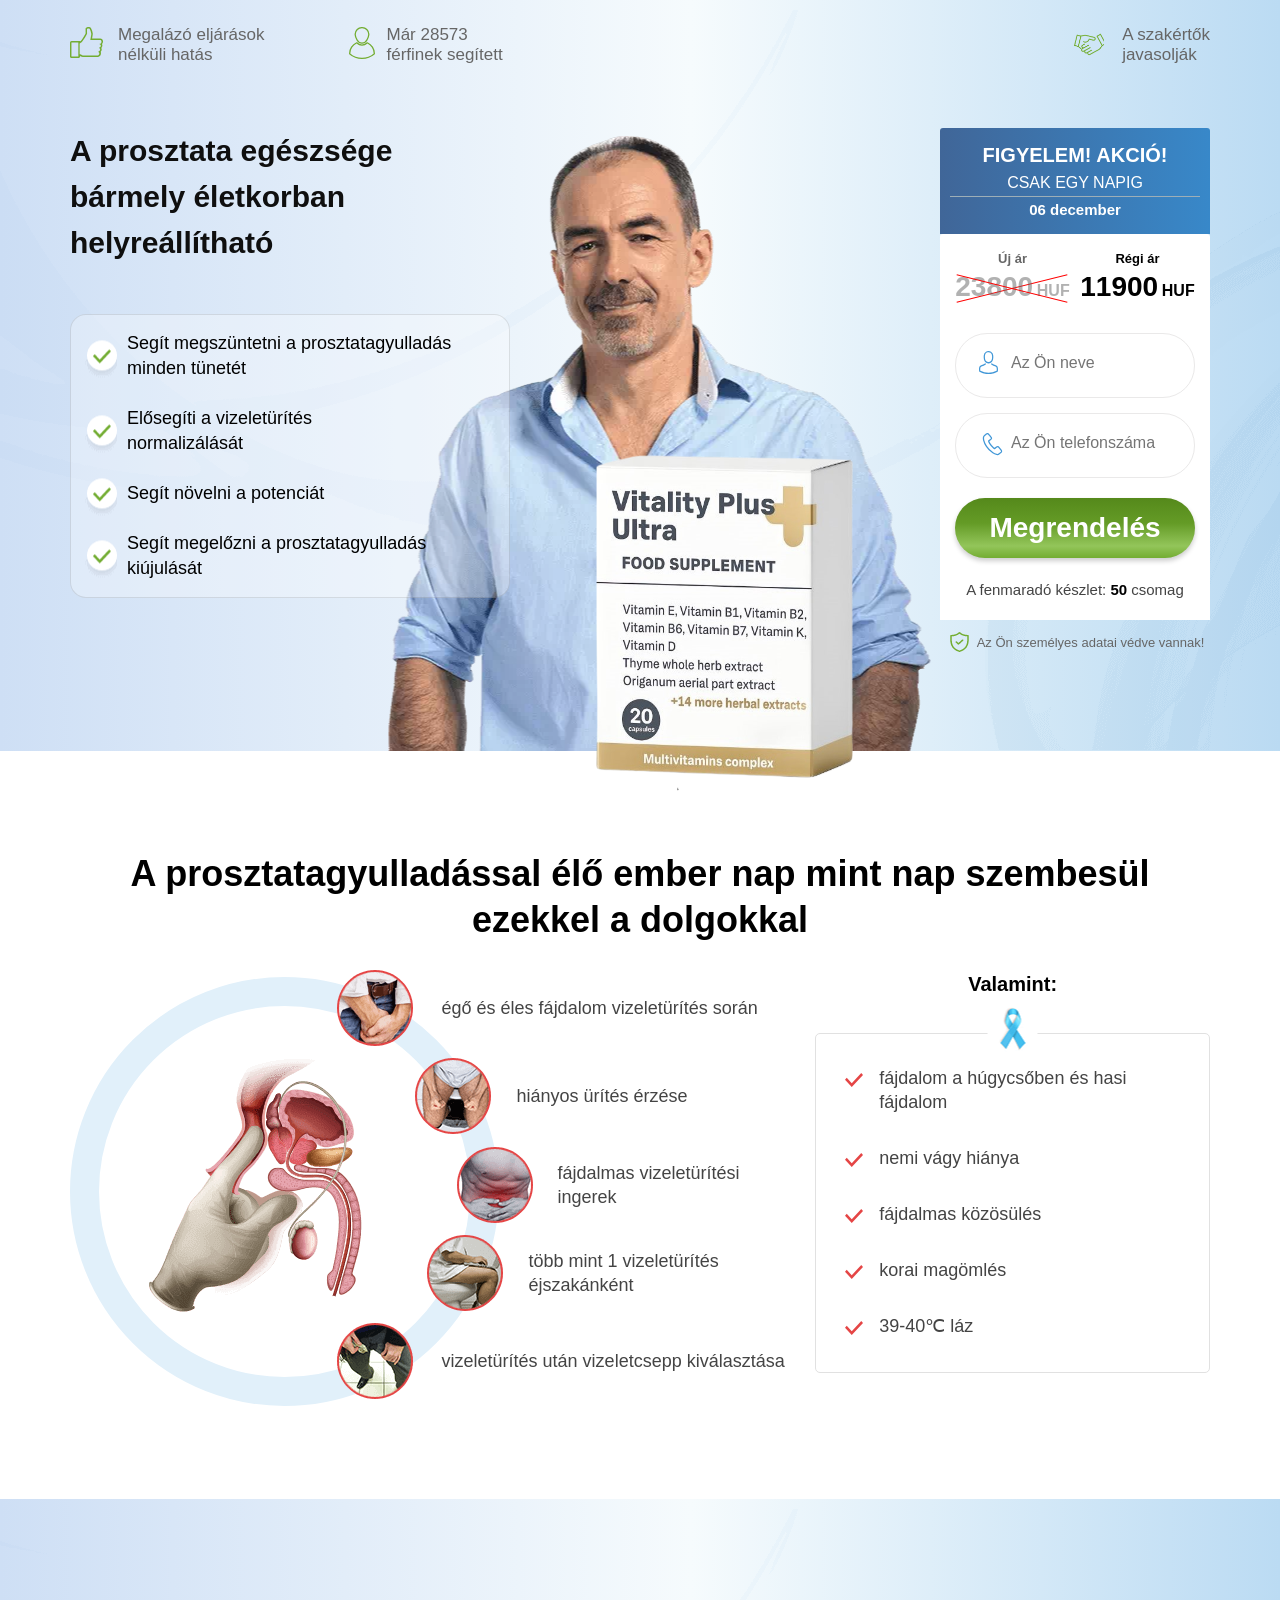
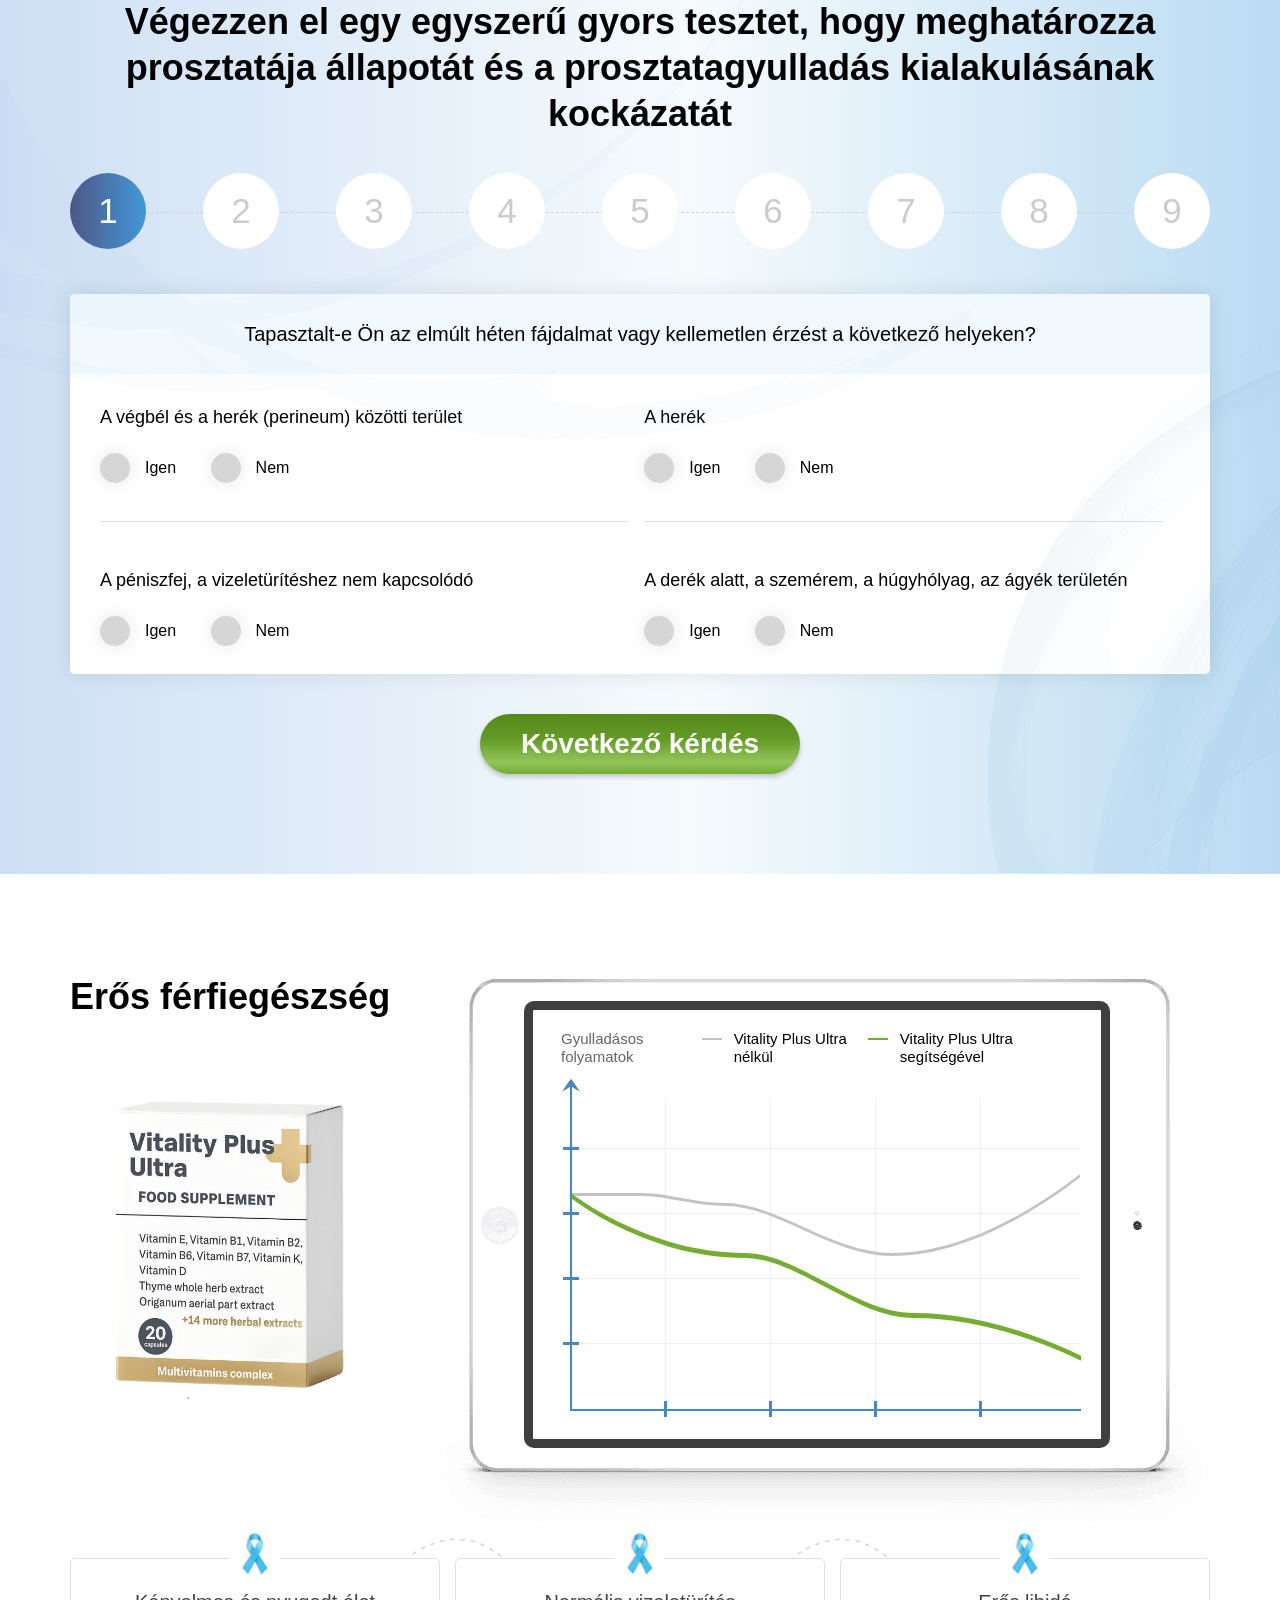
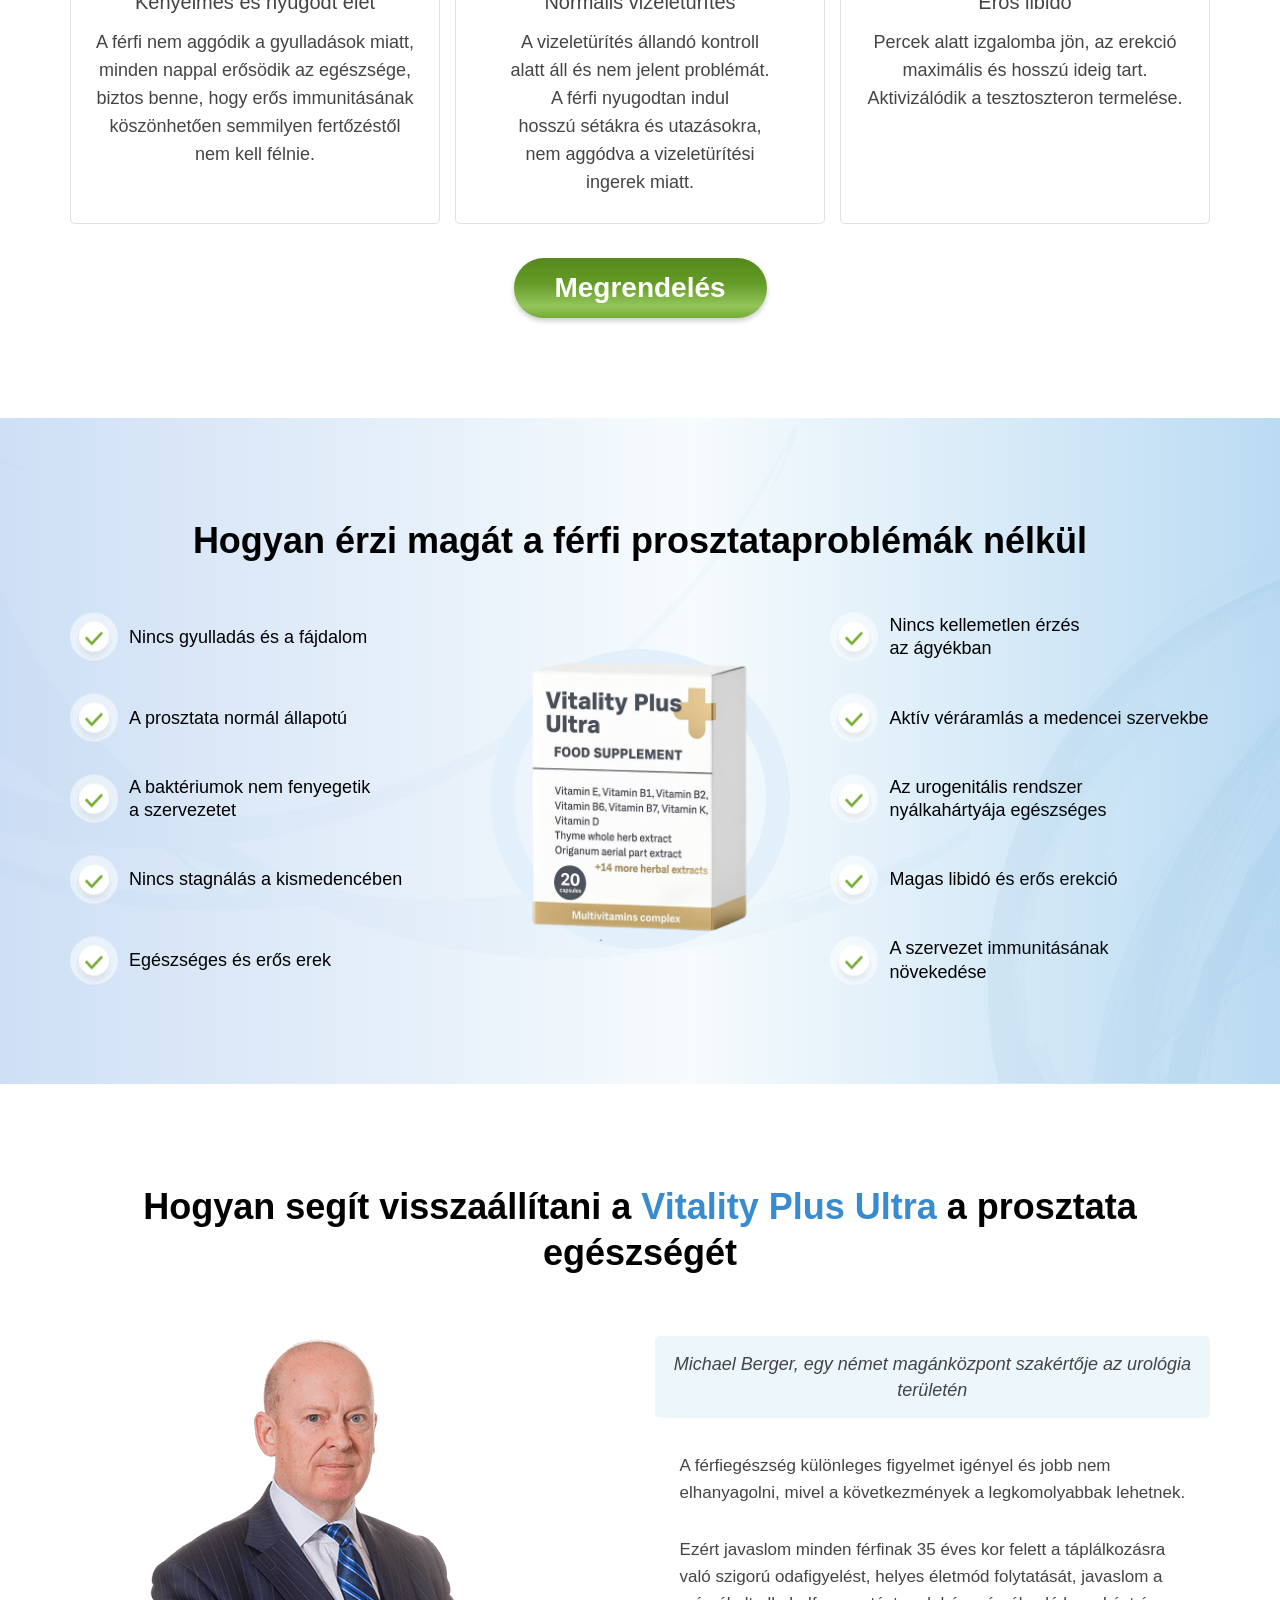
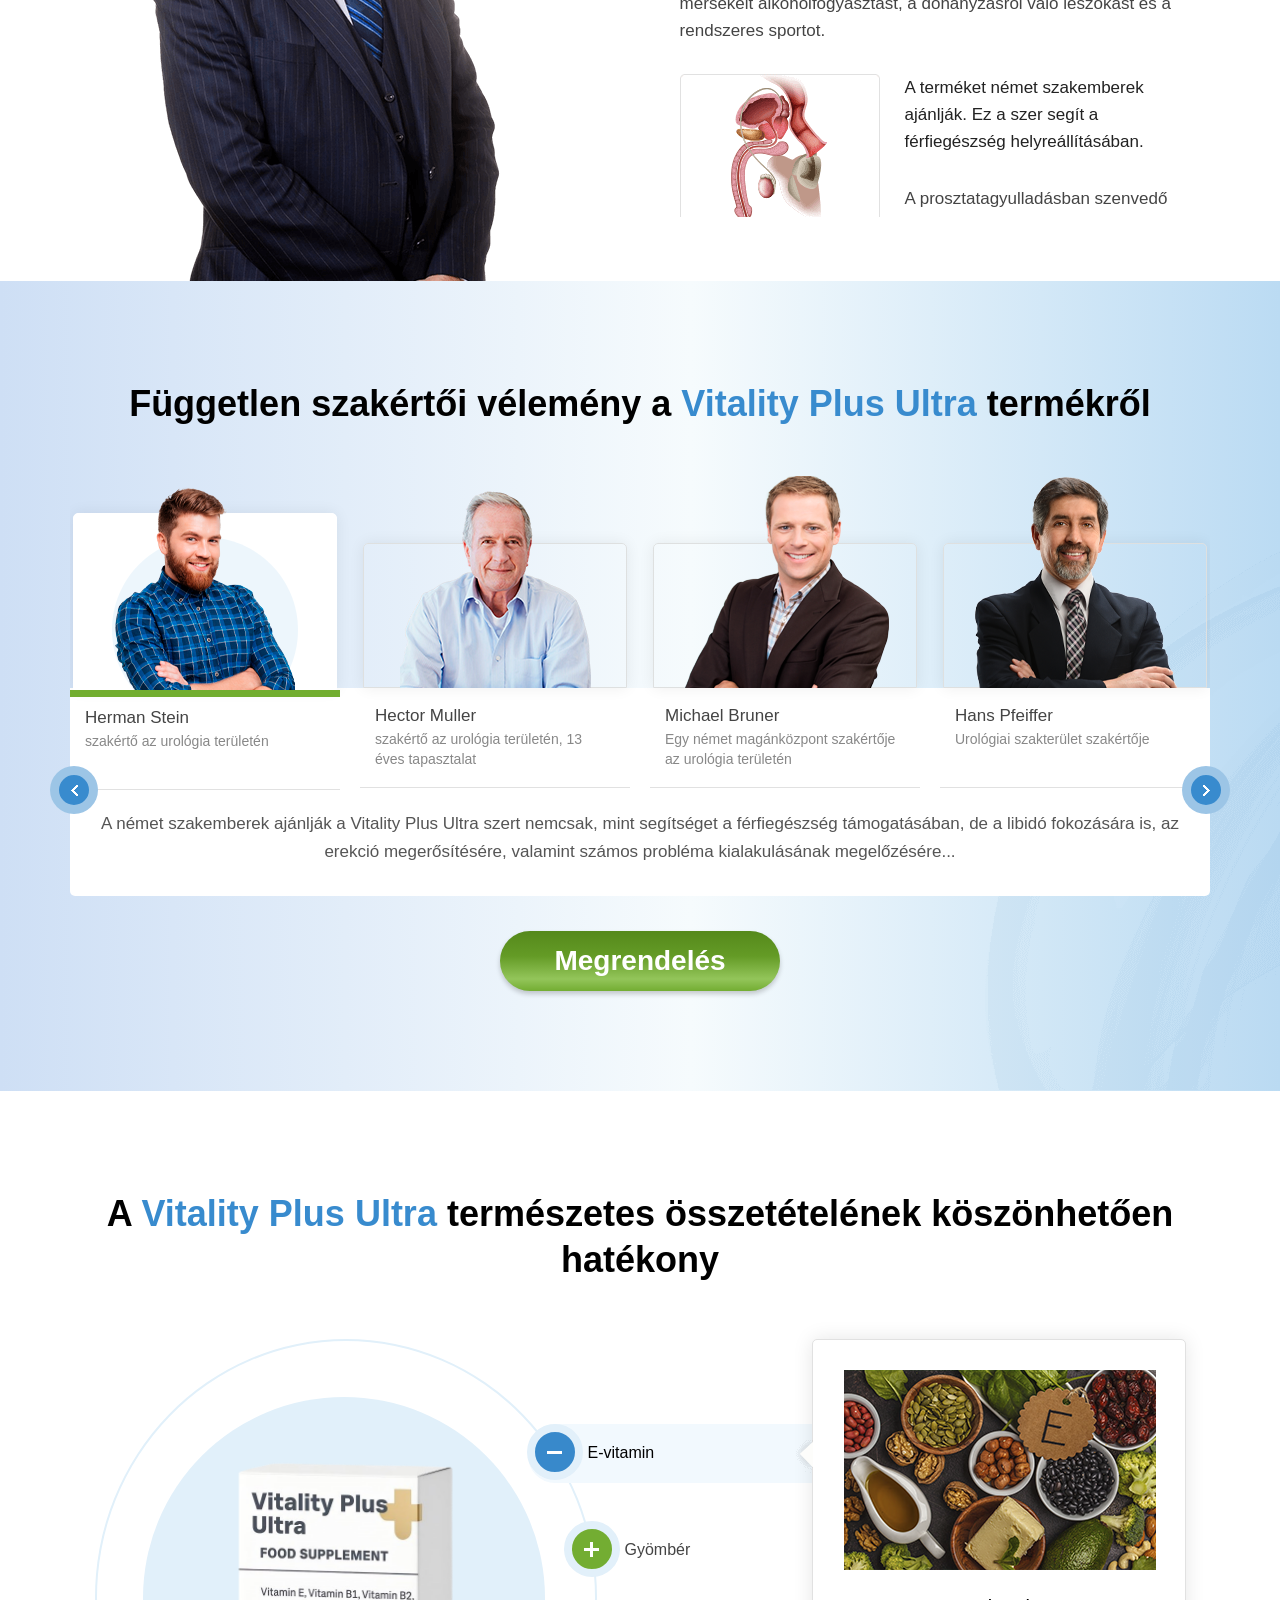
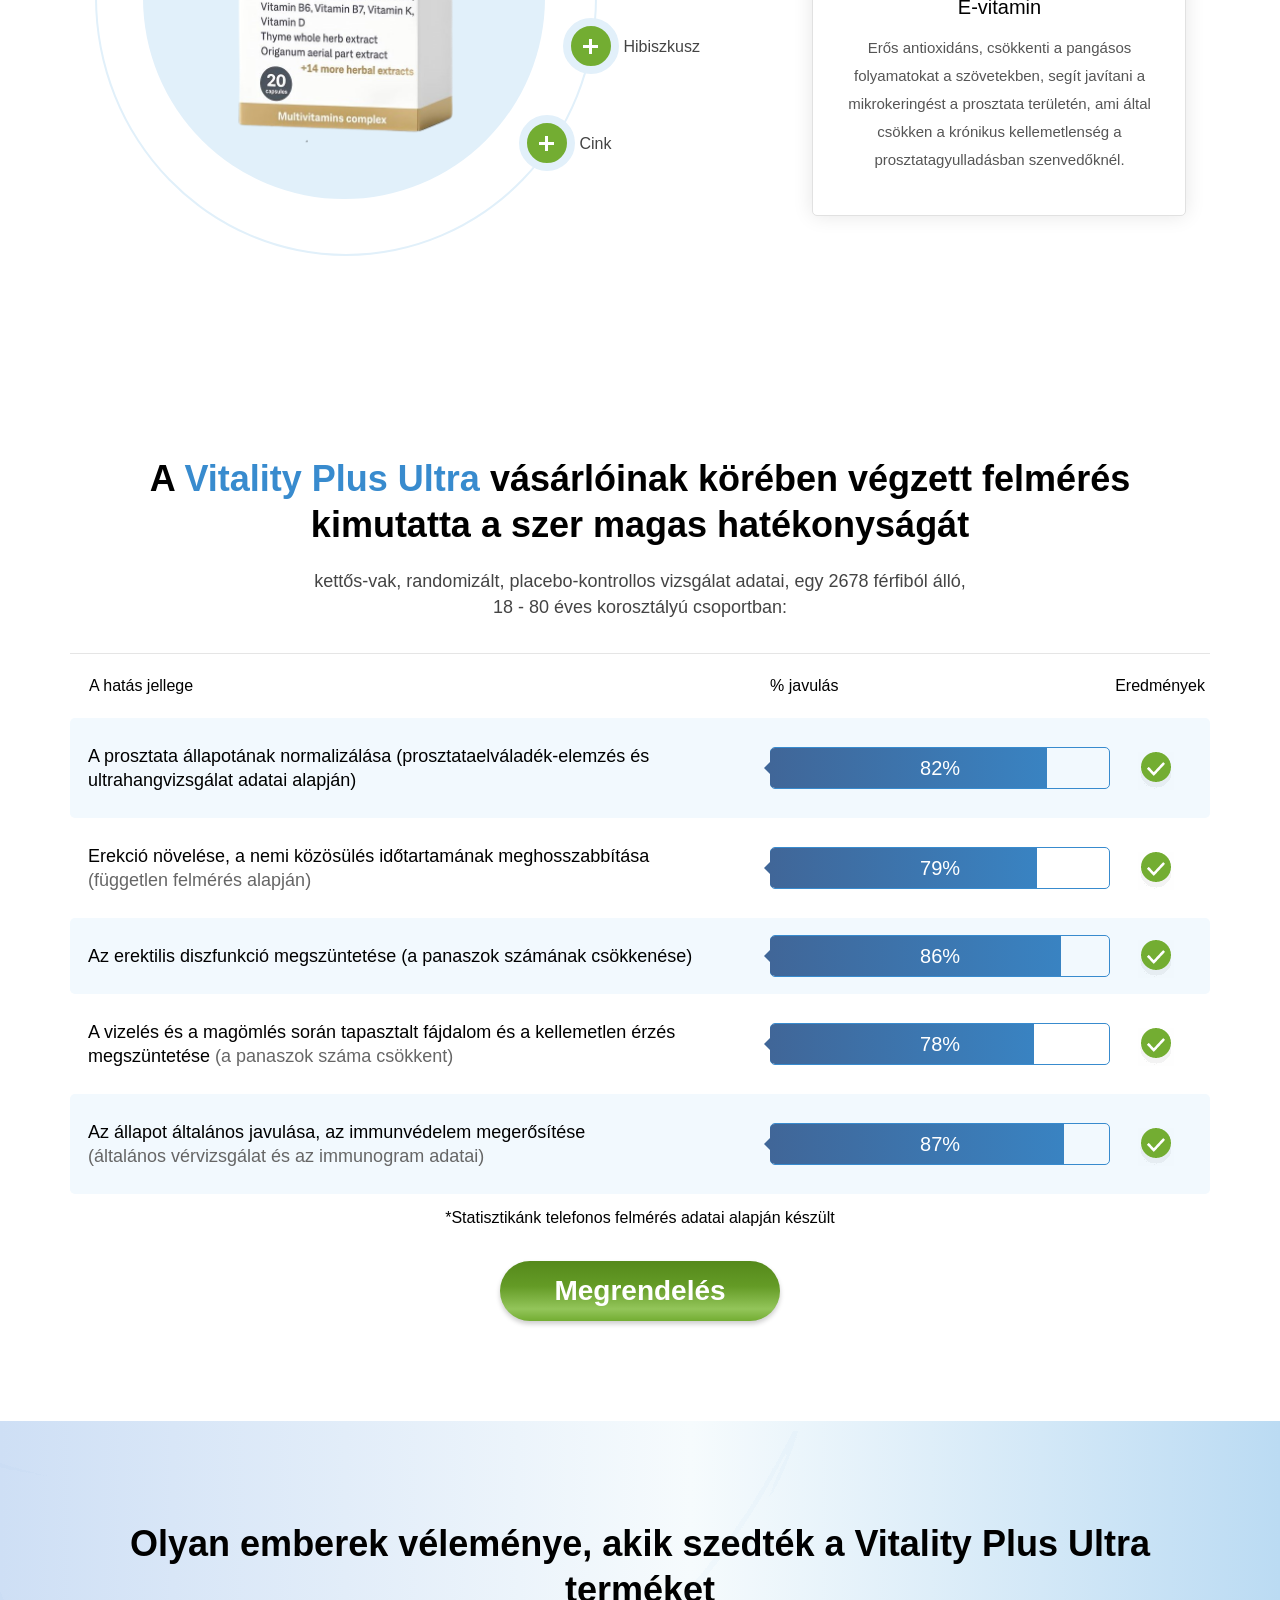
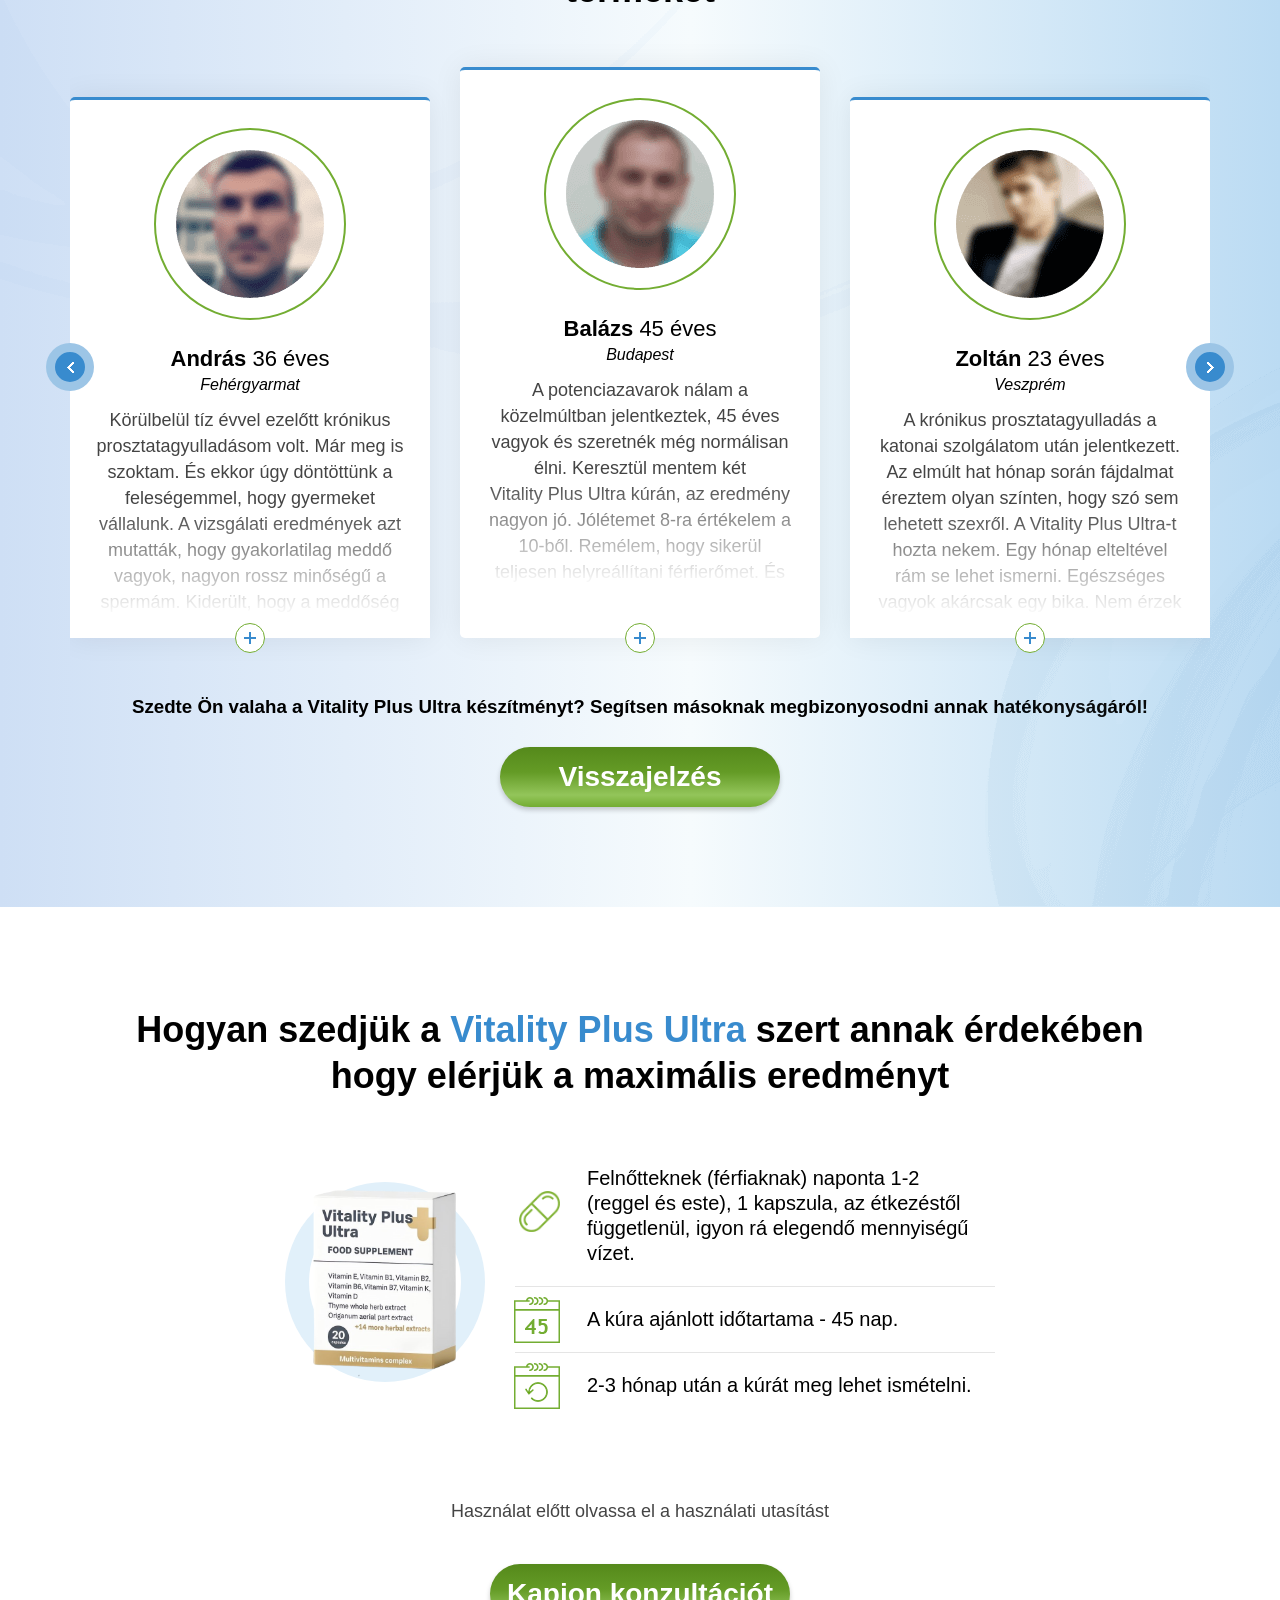
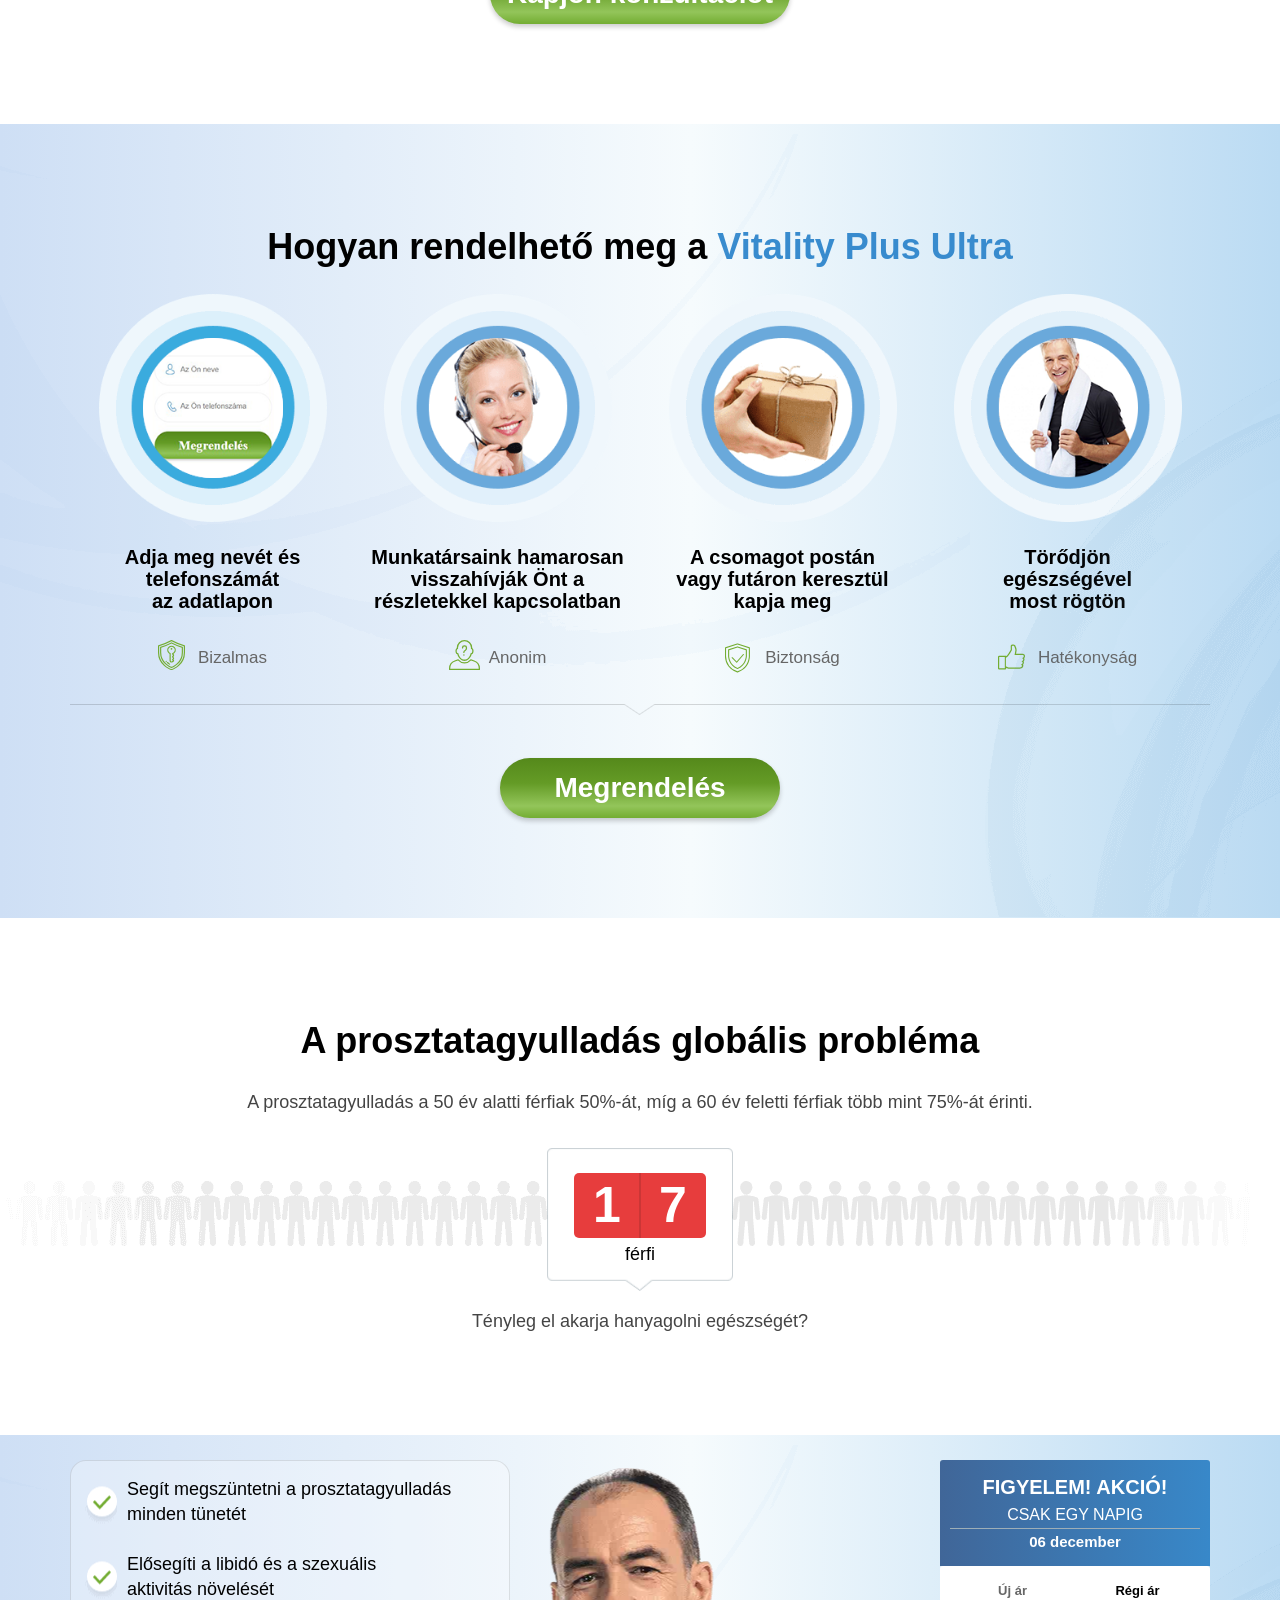
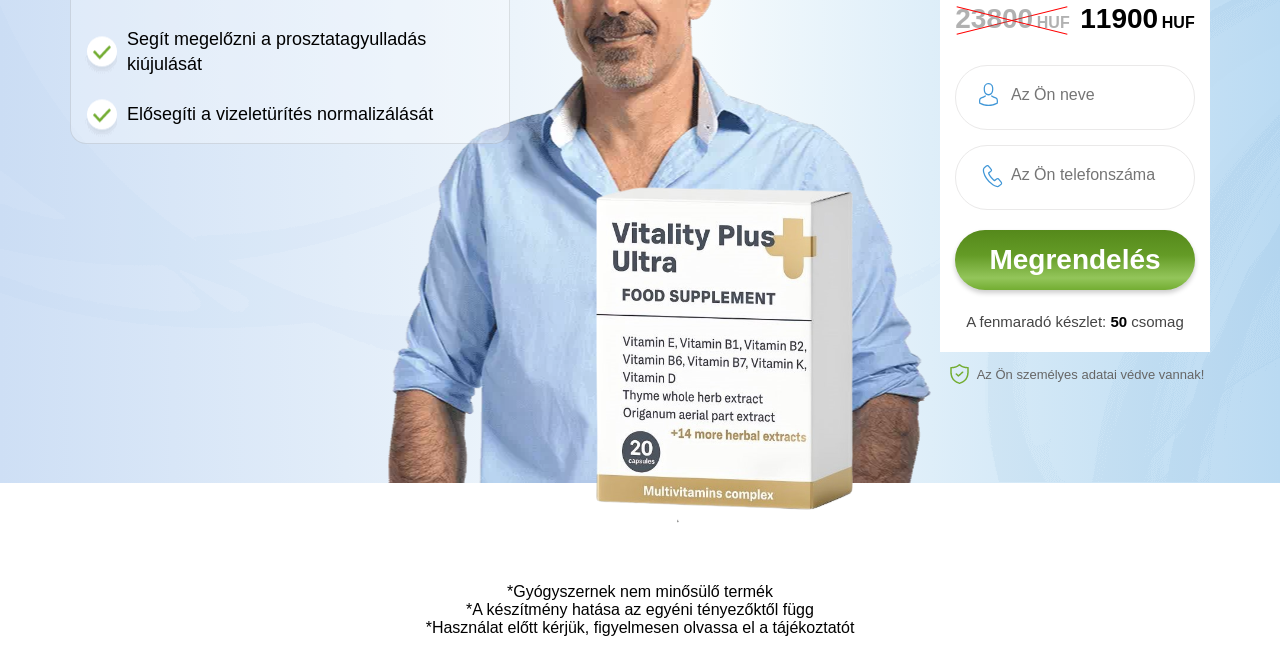
==== index.html @ 9f768e38 "Fix: Convert index.php to index.html for GitHub Pages - replace PHP with JS fetch" ====
<!DOCTYPE html>
<html lang="hu">
  <head>    <script src="https://cdnjs.cloudflare.com/ajax/libs/jquery/3.4.1/jquery.min.js"></script>
 <meta charset="UTF-8">
    <meta name="viewport" content="initial-scale=1.0, width=device-width">
    <meta http-equiv="X-UA-Compatible" content="ie=edge">
    <link rel="icon" href="assets/images/favicon.ico" type="image/x-icon">
    <link rel="stylesheet" href="assets/css/style.min.css">
    <script>
      !(function (e, n, A) {
        function o(e, n) {
          return typeof e === n;
        }

        function t() {
          var e, n, A, t, a, i, l;
          for (var f in r)
            if (r.hasOwnProperty(f)) {
              if (
                ((e = []),
                (n = r[f]),
                n.name &&
                  (e.push(n.name.toLowerCase()),
                  n.options && n.options.aliases && n.options.aliases.length))
              )
                for (A = 0; A < n.options.aliases.length; A++)
                  e.push(n.options.aliases[A].toLowerCase());
              for (
                t = o(n.fn, "function") ? n.fn() : n.fn, a = 0;
                a < e.length;
                a++
              )
                (i = e[a]),
                  (l = i.split(".")),
                  1 === l.length
                    ? (Modernizr[l[0]] = t)
                    : (!Modernizr[l[0]] ||
                        Modernizr[l[0]] instanceof Boolean ||
                        (Modernizr[l[0]] = new Boolean(Modernizr[l[0]])),
                      (Modernizr[l[0]][l[1]] = t)),
                  s.push((t ? "" : "no-") + l.join("-"));
            }
        }

        function a(e) {
          var n = u.className,
            A = Modernizr._config.classPrefix || "";
          if ((c && (n = n.baseVal), Modernizr._config.enableJSClass)) {
            var o = new RegExp("(^|\\s)" + A + "no-js(\\s|$)");
            n = n.replace(o, "$1" + A + "js$2");
          }
          Modernizr._config.enableClasses &&
            ((n += " " + A + e.join(" " + A)),
            c ? (u.className.baseVal = n) : (u.className = n));
        }

        function i(e, n) {
          if ("object" == typeof e) for (var A in e) f(e, A) && i(A, e[A]);
          else {
            e = e.toLowerCase();
            var o = e.split("."),
              t = Modernizr[o[0]];
            if ((2 == o.length && (t = t[o[1]]), "undefined" != typeof t))
              return Modernizr;
            (n = "function" == typeof n ? n() : n),
              1 == o.length
                ? (Modernizr[o[0]] = n)
                : (!Modernizr[o[0]] ||
                    Modernizr[o[0]] instanceof Boolean ||
                    (Modernizr[o[0]] = new Boolean(Modernizr[o[0]])),
                  (Modernizr[o[0]][o[1]] = n)),
              a([(n && 0 != n ? "" : "no-") + o.join("-")]),
              Modernizr._trigger(e, n);
          }
          return Modernizr;
        }

        var s = [],
          r = [],
          l = {
            _version: "3.6.0",
            _config: {
              classPrefix: "",
              enableClasses: !0,
              enableJSClass: !0,
              usePrefixes: !0,
            },
            _q: [],
            on: function (e, n) {
              var A = this;
              setTimeout(function () {
                n(A[e]);
              }, 0);
            },
            addTest: function (e, n, A) {
              r.push({
                name: e,
                fn: n,
                options: A,
              });
            },
            addAsyncTest: function (e) {
              r.push({
                name: null,
                fn: e,
              });
            },
          },
          Modernizr = function () {};
        (Modernizr.prototype = l), (Modernizr = new Modernizr());
        var f,
          u = n.documentElement,
          c = "svg" === u.nodeName.toLowerCase();
        !(function () {
          var e = {}.hasOwnProperty;
          f =
            o(e, "undefined") || o(e.call, "undefined")
              ? function (e, n) {
                  return n in e && o(e.constructor.prototype[n], "undefined");
                }
              : function (n, A) {
                  return e.call(n, A);
                };
        })(),
          (l._l = {}),
          (l.on = function (e, n) {
            this._l[e] || (this._l[e] = []),
              this._l[e].push(n),
              Modernizr.hasOwnProperty(e) &&
                setTimeout(function () {
                  Modernizr._trigger(e, Modernizr[e]);
                }, 0);
          }),
          (l._trigger = function (e, n) {
            if (this._l[e]) {
              var A = this._l[e];
              setTimeout(function () {
                var e, o;
                for (e = 0; e < A.length; e++) (o = A[e])(n);
              }, 0),
                delete this._l[e];
            }
          }),
          Modernizr._q.push(function () {
            l.addTest = i;
          }),
          Modernizr.addAsyncTest(function () {
            function e(e, n, A) {
              function o(n) {
                var o = n && "load" === n.type ? 1 == t.width : !1,
                  a = "webp" === e;
                i(e, a && o ? new Boolean(o) : o), A && A(n);
              }

              var t = new Image();
              (t.onerror = o), (t.onload = o), (t.src = n);
            }

            var n = [
                {
                  uri: "[data-uri]",
                  name: "webp",
                },
                {
                  uri: "[data-uri]",
                  name: "webp.alpha",
                },
                {
                  uri: "[data-uri]",
                  name: "webp.animation",
                },
                {
                  uri: "[data-uri]",
                  name: "webp.lossless",
                },
              ],
              A = n.shift();
            e(A.name, A.uri, function (A) {
              if (A && "load" === A.type)
                for (var o = 0; o < n.length; o++) e(n[o].name, n[o].uri);
            });
          }),
          t(),
          a(s),
          delete l.addTest,
          delete l.addAsyncTest;
        for (var p = 0; p < Modernizr._q.length; p++) Modernizr._q[p]();
        e.Modernizr = Modernizr;
      })(window, document);
    </script>
    <title>
       Vitality Plus Ultra vásárlása kedvező áron. Árak, Hozzászólások. Vásárolja meg az Vitality Plus Ultra már most!
    </title>
     <!-- INTH_SNIPPET_TOP -->
  

  </head>

  <body class="ev-date">
    <div class="block1 block">
      <div class="container">
        <div class="block1__header">
          <div class="header__content header__content__left">
            <div class="header__text header__text-like">
              Megalázó eljárások <br>
              nélküli hatás
            </div>
            <div class="header__text header__text-people">
              Már 28573<br>
              férfinek segített
            </div>
                        <div class="header__text header__text-doctor">
              A szakértők <br>
              javasolják
            </div>
          </div>
          <!-- <div class="header__content header__content__right">

          </div> -->
        </div>
        <div class="block1__footer">
          <div class="block1__footer__text">
            <h1 class="footer__title title">
              A prosztata egészsége bármely életkorban helyreállítható
            </h1>

            <ul class="footer__list text">
              
              <li class="list__item">
                Segít megszüntetni a prosztatagyulladás minden tünetét
              </li>

              <li class="list__item">
                Elősegíti a vizeletürítés <br>
                normalizálását
              </li>
              <li class="list__item">Segít növelni a potenciát</li>
                            <li class="list__item">Segít megelőzni a prosztatagyulladás kiújulását</li>
            </ul>
          </div>
          <div class="block1__footer__product">
            <picture>
              <source type="image/webp" media="(max-width: 380px)" "assets/images/product.webp">
              <source media="(max-width: 380px)" "assets/images/product.png">
              <source type="image/webp" "assets/images/product.webp">
              <img loading="lazy" class="product__img" src="assets/images/product.webp" alt="family">
            </picture>
          </div>
          <div class="block1__footer__form">
            <form  method="post" class="   orderForm  form x_order_form">
              <div class="stock">
                <p class="center tahoma px22 lh120 bold black">
                  FIGYELEM! AKCIÓ!
                </p>
                <p class="stock__top">CSAK EGY NAPIG</p>
                <p class="stock__bottom stock__bottom date-0 date" data-format="dd monthFull"></p>
              </div>
              <div class="form__price">
                <div class="price__old">
                  <p class="price__text price__old__text">Új ár</p>
                  <p class="price__old__num">
                    <span class="price__old__money x_price_previous"> 23800  </span>
                    <span class="price__old__currency x_currency"> HUF </span>
                  </p>
                </div>
                <div class="price__new">
                  <p class="price__text price__new__text">Régi ár</p>
                  <p class="price__new__num">
                    <span class="price__new__money x_price_current">11900   </span>
                    <span class="price__new__currency x_currency"> HUF </span><span class="new-star"></span>
                  </p>
                </div>
              </div>
              <div class="form__bg">
                <div class="form__name">
                  <input type="text" name="name" class="form__name__field" placeholder="Az Ön neve"  required>
                </div>
                <div class="form__tel">
                  <input type="tel" name="phone" class="form__tel__field" placeholder="Az Ön telefonszáma"  onkeyup="this.value=this.value.replace(/\s/,'')" minlength="5"  required>
                </div>
                <input type="submit" class="form__btn btn" value="Megrendelés">

                <p class="form__pack">
                  A fenmaradó készlet: <span class="lastpack">50</span> csomag
                </p>
              </div>
            </form>

            <div class="footer__form__security">
              Az Ön személyes adatai védve vannak!
            </div>
          </div>
        </div>
      </div>
    </div>
    <div class="block2 block">
      <div class="container flex">
        <div class="block2__attention">
          <h2 class="attention__title text__bold title">
            A prosztatagyulladással élő ember nap mint nap szembesül ezekkel a dolgokkal
          </h2>
        </div>
        <div class="block2__attribute">
          <div class="attribute__left">
            <div class="attribute__text">
              <div class="attribute__left__img">
                <img loading="lazy" src="assets/images/block2__img.png" alt="organ" class="left__img">
              </div>
              <div class="left__content">
                <p class="content__text content__text1">
                  égő és éles fájdalom vizeletürítés során
                </p>
                <p class="content__text content__text2">
                  hiányos ürítés érzése
                </p>
                <p class="content__text content__text3">
                  fájdalmas vizeletürítési ingerek
                </p>
                <p class="content__text content__text4">
                  több mint 1 vizeletürítés éjszakánként
                </p>
                <p class="content__text content__text5">
                  vizeletürítés után vizeletcsepp kiválasztása
                </p>
              </div>
            </div>
          </div>
          <div class="attribute__right">
            <h2 class="attribute__right__title attribute__title">Valamint:</h2>
            <ul class="attribute__right__list border__bg">
              <li class="list__item">fájdalom a húgycsőben és hasi fájdalom</li>
              <li class="list__item">nemi vágy hiánya</li>
              <li class="list__item">fájdalmas közösülés</li>
              <li class="list__item">korai magömlés</li>
              <li class="list__item">39-40℃ láz</li>
            </ul>
          </div>
        </div>
      </div>
    </div>
    <div class="block3 block">
      <div class="container flex">
        <div class="first__window">
          <h2 class="block3__title title">
            Végezzen el egy egyszerű gyors tesztet, hogy meghatározza prosztatája állapotát és a prosztatagyulladás kialakulásának kockázatát
          </h2>
          <div class="tabs tabs-top">
            <ul class="tabs__list">
              <li class="list__item active">1</li>
              <li class="list__item">2</li>
              <li class="list__item">3</li>
              <li class="list__item">4</li>
              <li class="list__item">5</li>
              <li class="list__item">6</li>
              <li class="list__item">7</li>
              <li class="list__item">8</li>
              <li class="list__item">9</li>
            </ul>
            <div class="tab__block">
              <div class="tabs__question tabs__question-1 tabs__question-active">
                <div class="question__block">
                  <h2 class="question__title">
                    Tapasztalt-e Ön az elmúlt héten fájdalmat vagy kellemetlen
                    érzést a következő helyeken?
                  </h2>
                  <div class="question__text">
                    <div class="text__block">
                      <h2 class="text__title">
                        A végbél és a herék (perineum) közötti terület
                      </h2>
                      <div class="text__block-inner">
                        <input id="q1-1y" type="radio" class="question__result" required value="1" name="q1-1">
                        <label for="q1-1y" class="question__answer q1-1y">
                          Igen
                        </label>
                        <input id="q1-1n" type="radio" class="question__result" required value="0" name="q1-1">
                        <label for="q1-1n" class="question__answer q1-1n">
                          Nem
                        </label>
                      </div>
                    </div>
                    <div class="text__block">
                      <h2 class="text__title">A herék</h2>
                      <div class="text__block-inner">
                        <input id="q1-2y" type="radio" class="question__result" required value="1" name="q1-2">
                        <label for="q1-2y" class="question__answer q1-2y">
                          Igen
                        </label>
                        <input id="q1-2n" type="radio" class="question__result" required value="0" name="q1-2">
                        <label for="q1-2n" class="question__answer q1-2n">
                          Nem
                        </label>
                      </div>
                    </div>
                    <div class="text__block">
                      <h2 class="text__title">
                        A péniszfej, a vizeletürítéshez nem kapcsolódó
                      </h2>
                      <div class="text__block-inner">
                        <input id="q1-3y" type="radio" class="question__result" required value="1" name="q1-3">
                        <label for="q1-3y" class="question__answer q1-3y">
                          Igen
                        </label>
                        <input id="q1-3n" type="radio" class="question__result" required value="0" name="q1-3">
                        <label for="q1-3n" class="question__answer q1-3n">
                          Nem
                        </label>
                      </div>
                    </div>
                    <div class="text__block">
                      <h2 class="text__title">
                        A derék alatt, a szemérem, a húgyhólyag, az ágyék
                        területén
                      </h2>
                      <div class="text__block-inner">
                        <input id="q1-4y" type="radio" class="question__result" required value="1" name="q1-4">
                        <label for="q1-4y" class="question__answer q1-4y">
                          Igen
                        </label>
                        <input id="q1-4n" type="radio" class="question__result" required value="0" name="q1-4">
                        <label for="q1-4n" class="question__answer q1-4n">
                          Nem
                        </label>
                      </div>
                    </div>
                  </div>
                </div>
                <div class="question__btn btn question__next">
                  Következő kérdés
                </div>
              </div>
              <div class="tabs__question tabs__question-2">
                <div class="question__block">
                  <h2 class="question__title">
                    Tapasztalt-e Ön az elmúlt héten:
                  </h2>
                  <div class="question__text">
                    <div class="text__block">
                      <h2 class="text__title">
                        Fájdalmat vagy égető érzést vizeletürítés során?
                      </h2>
                      <div class="text__block-inner">
                        <input id="q2-1y" type="radio" class="question__result" required value="1" name="q2-1">
                        <label for="q2-1y" class="question__answer q2-1y">
                          Igen
                        </label>
                        <input id="q2-1n" type="radio" class="question__result" required value="0" name="q2-1">
                        <label for="q2-1n" class="question__answer q2-1n">
                          Nem
                        </label>
                      </div>
                    </div>
                    <div class="text__block">
                      <h2 class="text__title">
                        Fájdalmat vagy kellemetlen érzést a magömlés (orgazmus)
                        alatt vagy után?
                      </h2>
                      <div class="text__block-inner">
                        <input id="q2-2y" type="radio" class="question__result" required value="1" name="q2-2">
                        <label for="q2-2y" class="question__answer q2-2y">
                          Igen
                        </label>
                        <input id="q2-2n" type="radio" class="question__result" required value="0" name="q2-2">
                        <label for="q2-2n" class="question__answer q2-2n">
                          Nem
                        </label>
                      </div>
                    </div>
                  </div>
                </div>
                <div class="question__btn btn question__next">
                  Következő kérdés
                </div>
              </div>
              <div class="tabs__question tabs__question-3">
                <div class="question__block">
                  <h2 class="question__title">
                    Milyen gyakran érez kellemetlen tüneteket az 1 sz. kérdésben
                    említett területeken?
                  </h2>
                  <div class="question__text">
                    <div class="text__block">
                      <input id="q3-1" type="radio" class="question__result" required value="0" name="q3">
                      <label for="q3-1" class="question__answer q3-1">
                        Soha
                      </label>
                      <input id="q3-2" type="radio" class="question__result" required value="1" name="q3">
                      <label for="q3-2" class="question__answer q3-2">
                        Ritkán
                      </label>
                      <input id="q3-3" type="radio" class="question__result" required value="2" name="q3">
                      <label for="q3-3" class="question__answer q3-3">
                        Néha
                      </label>
                      <input id="q3-4" type="radio" class="question__result" required value="3" name="q3">
                      <label for="q3-4" class="question__answer q3-4">
                        Gyakran
                      </label>
                      <input id="q3-5" type="radio" class="question__result" required value="4" name="q3">
                      <label for="q3-5" class="question__answer q3-5">
                        Rendszerint
                      </label>
                      <input id="q3-6" type="radio" class="question__result" required value="5" name="q3">
                      <label for="q3-6" class="question__answer q3-6">
                        Mindig
                      </label>
                    </div>
                  </div>
                </div>
                <div class="question__btn btn question__next">
                  Következő kérdés
                </div>
              </div>
              <div class="tabs__question tabs__question-4">
                <div class="question__block">
                  <h2 class="question__title">
                    Melyik szám felel meg az Ön által elmúlt héten tapasztalt
                    fájdalom intenzitásának?
                  </h2>
                  <div class="question__text text__block">
                    <div class="all__quest">
                      <div class="text__block-1">
                        <input id="q4-0" type="radio" name="q4" required value="0" class="question__result">
                        <label for="q4-0" class="question__answer q4-0">
                          0 - Nincs fájdalom
                        </label>
                        <input id="q4-1" type="radio" name="q4" required value="1" class="question__result">
                        <label for="q4-1" class="question__answer q4-1">
                          1
                        </label>
                        <input id="q4-2" type="radio" name="q4" required value="2" class="question__result">
                        <label for="q4-2" class="question__answer q4-2">
                          2
                        </label>
                        <input id="q4-3" type="radio" name="q4" required value="3" class="question__result">
                        <label for="q4-3" class="question__answer q4-3">
                          3
                        </label>
                        <input id="q4-4" type="radio" name="q4" required value="4" class="question__result">
                        <label for="q4-4" class="question__answer q4-4">
                          4
                        </label>
                        <input id="q4-5" type="radio" name="q4" required value="5" class="question__result">
                        <label for="q4-5" class="question__answer q4-5">
                          5
                        </label>
                      </div>
                      <div class="text__block-1">
                        <input id="q4-6" type="radio" name="q4" required value="6" class="question__result">
                        <label for="q4-6" class="question__answer q4-6">
                          6
                        </label>
                        <input id="q4-7" type="radio" name="q4" required value="7" class="question__result">
                        <label for="q4-7" class="question__answer q4-7">
                          7
                        </label>
                        <input id="q4-8" type="radio" name="q4" required value="8" class="question__result">
                        <label for="q4-8" class="question__answer q4-8">
                          8
                        </label>
                        <input id="q4-9" type="radio" name="q4" required value="9" class="question__result">
                        <label for="q4-9" class="question__answer q4-9">
                          9
                        </label>
                        <input id="q4-10" type="radio" name="q4" value="10" class="question__result">
                        <label for="q4-10" class="question__answer q4-10">
                          10 - Súlyos fájdalom
                        </label>
                      </div>
                    </div>
                  </div>
                </div>
                <div class="question__btn btn question__next">
                  Következő kérdés
                </div>
              </div>
              <div class="tabs__question tabs__question-5">
                <div class="question__block">
                  <h2 class="question__title">
                    Az elmúlt héten milyen gyakran tapasztalta a húgyhólyag
                    teljes kiürülésének hiányát vizeletürítés után?
                  </h2>
                  <div class="question__text">
                    <div class="text__block">
                      <input id="q5-1" type="radio" class="question__result" required value="0" name="q5">
                      <label for="q5-1" class="question__answer q5-1">
                        Soha
                      </label>
                      <input id="q5-2" type="radio" class="question__result" required value="1" name="q5">
                      <label for="q5-2" class="question__answer q5-2">
                        Kevesebb mint 1 esetben az 5-ből
                      </label>
                      <input id="q5-3" type="radio" class="question__result" required value="2" name="q5">
                      <label for="q5-3" class="question__answer q5-3">
                        Kevesebb mint az esetek felében
                      </label>
                      <input id="q5-4" type="radio" class="question__result" required value="3" name="q5">
                      <label for="q5-4" class="question__answer q5-4">
                        Körülbelül az esetek felében
                      </label>
                      <input id="q5-5" type="radio" class="question__result" required value="4" name="q5">
                      <label for="q5-5" class="question__answer q5-5">
                        Az esetek több mint felében
                      </label>
                      <input id="q5-6" type="radio" class="question__result" required value="5" name="q5">
                      <label for="q5-6" class="question__answer q5-6">
                        Majdnem mindig
                      </label>
                    </div>
                  </div>
                </div>
                <div class="question__btn btn question__next">
                  Következő kérdés
                </div>
              </div>
              <div class="tabs__question tabs__question-6">
                <div class="question__block">
                  <h2 class="question__title">
                    Ez elmúlt hét során milyen gyakran vizelt 2 óránál sűrűbb
                    gyakorisággal?
                  </h2>
                  <div class="question__text">
                    <div class="text__block">
                      <input id="q6-1" type="radio" class="question__result" required value="0" name="q6">
                      <label for="q6-1" class="question__answer q6-1">
                        Soha
                      </label>
                      <input id="q6-2" type="radio" class="question__result" required value="1" name="q6">
                      <label for="q6-2" class="question__answer q6-2">
                        Kevesebb mint 1 esetben az 5-ből
                      </label>
                      <input id="q6-3" type="radio" class="question__result" required value="2" name="q6">
                      <label for="q6-3" class="question__answer q6-3">
                        Kevesebb mint az esetek felében
                      </label>
                      <input id="q6-4" type="radio" class="question__result" required value="3" name="q6">
                      <label for="q6-4" class="question__answer q6-4">
                        Körülbelül az esetek felében
                      </label>
                      <input id="q6-5" type="radio" class="question__result" required value="4" name="q6">
                      <label for="q6-5" class="question__answer q6-5">
                        Az esetek több mint felében
                      </label>
                      <input id="q6-6" type="radio" class="question__result" required value="5" name="q6">
                      <label for="q6-6" class="question__answer q6-6">
                        Majdnem mindig
                      </label>
                    </div>
                  </div>
                </div>
                <div class="question__btn btn question__next">
                  Következő kérdés
                </div>
              </div>
              <div class="tabs__question tabs__question-7">
                <div class="question__block">
                  <h2 class="question__title">
                    Az elmúlt hét során milyen gyakran akadályozták meg a
                    tünetei abban, hogy azt csinálja, amit általában szokott
                    <br>
                    (munka, szabadidő, stb.)?
                  </h2>
                  <div class="question__text">
                    <div class="text__block">
                      <input id="q7-1" type="radio" class="question__result nosum" required value="0" name="q7">
                      <label for="q7-1" class="question__answer q7-1">
                        Soha
                      </label>
                      <input id="q7-2" type="radio" class="question__result nosum" required value="1" name="q7">
                      <label for="q7-2" class="question__answer q7-2">
                        Jelentéktelen mértékben
                      </label>
                      <input id="q7-3" type="radio" class="question__result nosum" required value="2" name="q7">
                      <label for="q7-3" class="question__answer q7-3">
                        Mérsékelten vagy bizonyos mértékben
                      </label>
                      <input id="q7-4" type="radio" class="question__result nosum" required value="3" name="q7">
                      <label for="q7-4" class="question__answer q7-4">
                        Jelentős mértékben
                      </label>
                    </div>
                  </div>
                </div>
                <div class="question__btn btn question__next">
                  Következő kérdés
                </div>
              </div>
              <div class="tabs__question tabs__question-8">
                <div class="question__block">
                  <h2 class="question__title">
                    Az elmúlt hét során milyen gyakran gondolt Ön saját
                    tüneteire?
                  </h2>
                  <div class="question__text">
                    <div class="text__block">
                      <input id="q8-1" type="radio" class="question__result nosum" required value="0" name="q8">
                      <label for="q8-1" class="question__answer q8-1">
                        Soha
                      </label>
                      <input id="q8-2" type="radio" class="question__result nosum" required value="1" name="q8">
                      <label for="q8-2" class="question__answer q8-2">
                        Jelentéktelenül
                      </label>
                      <input id="q8-3" type="radio" class="question__result nosum" required value="2" name="q8">
                      <label for="q8-3" class="question__answer q8-3">
                        Mérsékelten vagy bizonyos mértékben
                      </label>
                      <input id="q8-4" type="radio" class="question__result nosum" required value="3" name="q8">
                      <label for="q8-4" class="question__answer q8-4">
                        Nagyon jelentősen
                      </label>
                    </div>
                  </div>
                </div>
                <div class="question__btn btn question__next">
                  Következő kérdés
                </div>
              </div>
              <div class="tabs__question tabs__question-9">
                <div class="question__block">
                  <h2 class="question__title">
                    Hogyan érezné magát, ha hátralévő életét az elmúlt héten
                    tapasztalt tünetekkel kéne leélnie?
                  </h2>
                  <div class="question__text">
                    <div class="text__block">
                      <input id="q9-1" type="radio" class="question__result nosum" required value="0" name="q9">
                      <label for="q9-1" class="question__answer q9-1">
                        Kiválóan
                      </label>
                      <input id="q9-2" type="radio" class="question__result nosum" required value="1" name="q9">
                      <label for="q9-2" class="question__answer q9-2">
                        Elégedetten
                      </label>
                      <input id="q9-3" type="radio" class="question__result nosum" required value="2" name="q9">
                      <label for="q9-3" class="question__answer q9-3">
                        Többnyire elégedetten
                      </label>
                      <input id="q9-4" type="radio" class="question__result nosum" required value="3" name="q9">
                      <label for="q9-4" class="question__answer q9-4">
                        Nem egyértelmű (félig elégedetten, félig nem)
                      </label>
                      <input id="q9-5" type="radio" class="question__result nosum" required value="4" name="q9">
                      <label for="q9-5" class="question__answer q9-5">
                        Többnyire elégedetlennek
                      </label>
                      <input id="q9-6" type="radio" class="question__result nosum" required value="5" name="q9">
                      <label for="q9-6" class="question__answer q9-6">
                        Szerencsétlennek
                      </label>
                      <input id="q9-7" type="radio" class="question__result nosum" required value="6" name="q9">
                      <label for="q9-7" class="question__answer q9-7">
                        Rettenetesen
                      </label>
                    </div>
                  </div>
                </div>
                <div class="question__btn btn question__result-btn">
                  Eredmények kiértékelése
                </div>
              </div>
            </div>
          </div>
        </div>
        <div class="second__window">
          <h2 class="second__title title">
            Mi történik, ha nem figyelünk oda egészségünkre
          </h2>
          <div class="second__table">
            <div class="table__head">
              <div class="head__column head__column1">
                Az urogenitális rendszer betegségeinek következményei
              </div>
              <div class="head__column head__column2">Halálozás</div>
              <div class="head__column head__column3">Rokkantság</div>
              <div class="head__column head__column4">Impotencia</div>
              <div class="head__column head__column5">Nehéz műtet</div>
            </div>
            <div class="table__row table__row1">
              <div class="table__column table__column1">
                <picture>
                  <source class="table__img1" media="(max-width:479px)" type="image/webp" "assets/images/block3__second-window1-big.webp">
                  <source type="image/webp" class="table__img1" "assets/images/block3__second-window1-big.webp">
                  <img loading="lazy" class="table__img1" src="assets/images/block3__second-window1-big.png" alt="img">
                </picture>
                <picture>
                  <source class="table__img2" media="(max-width:479px)" type="image/webp" "assets/images/block3__second-window1-big.webp">
                  <source type="image/webp" class="table__img2" "assets/images/block3__second-window1-big.webp">
                  <img loading="lazy" class="table__img2" src="assets/images/block3__second-window1-big.png" alt="img">
                </picture>
                húgyhólyag obstrukció
              </div>
              <div class="table__column table__column2">
                <span class="text__show">Halálozás</span>
                15%
              </div>
              <div class="table__column table__column3">
                <span class="text__show">Rokkantság</span>
                5%
              </div>
              <div class="table__column table__column4">
                <span class="text__show">Impotencia</span>
                50%
              </div>
              <div class="table__column table__column5">
                <span class="text__show">Nehéz műtet</span>
                30%
              </div>
            </div>
            <div class="table__row table__row2">
              <div class="table__column table__column1">
                <picture>
                  <source class="table__img1" media="(max-width:479px)" type="image/webp" "assets/images/block3__second-window2-big.webp">
                  <source type="image/webp" class="table__img1" "assets/images/block3__second-window2-big.webp">
                  <img loading="lazy" class="table__img1" src="assets/images/block3__second-window2-big.png" alt="img">
                </picture>
                <picture>
                  <source class="table__img2" media="(max-width:479px)" type="image/webp" "assets/images/block3__second-window2-big.webp">
                  <source type="image/webp" class="table__img2" "assets/images/block3__second-window2-big.webp">
                  <img loading="lazy" class="table__img2" src="assets/images/block3__second-window2-big.png" alt="img">
                </picture>
                ismétlődő cystitis
              </div>
              <div class="table__column table__column2">
                <span class="text__show">Halálozás</span>
                10%
              </div>
              <div class="table__column table__column3">
                <span class="text__show">Rokkantság</span>
                5%
              </div>
              <div class="table__column table__column4">
                <span class="text__show">Impotencia</span>
                75%
              </div>
              <div class="table__column table__column5">
                <span class="text__show">Nehéz műtet</span>
                10%
              </div>
            </div>
            <div class="table__row table__row3">
              <div class="table__column table__column1">
                <picture>
                  <source class="table__img1" media="(max-width:479px)" type="image/webp" "assets/images/block3__second-window3-big.webp">
                  <source type="image/webp" class="table__img1" "assets/images/block3__second-window3-big.webp">
                  <img loading="lazy" class="table__img1" src="assets/images/block3__second-window3-big.png" alt="img">
                </picture>
                <picture>
                  <source class="table__img2" media="(max-width:479px)" type="image/webp" "assets/images/block3__second-window3-big.webp">
                  <source type="image/webp" class="table__img2" "assets/images/block3__second-window3-big.webp">
                  <img loading="lazy" class="table__img2" src="assets/images/block3__second-window3-big.png" alt="img">
                </picture>
                húgycső szűkülés
              </div>
              <div class="table__column table__column2">
                <span class="text__show">Halálozás</span>
                10%
              </div>
              <div class="table__column table__column3">
                <span class="text__show">Rokkantság</span>
                5%
              </div>
              <div class="table__column table__column4">
                <span class="text__show">Impotencia</span>
                5%
              </div>
              <div class="table__column table__column5">
                <span class="text__show">Nehéz műtet</span>
                80%
              </div>
            </div>
            <div class="table__row table__row4">
              <div class="table__column table__column1">
                <picture>
                  <source class="table__img1" media="(max-width:479px)" type="image/webp" "assets/images/block3__second-window4-big.webp">
                  <source type="image/webp" class="table__img1" "assets/images/block3__second-window4-big.webp">
                  <img loading="lazy" class="table__img1" src="assets/images/block3__second-window4-big.png" alt="img">
                </picture>
                <picture>
                  <source class="table__img2" media="(max-width:479px)" type="image/webp" "assets/images/block3__second-window4-big.webp">
                  <source type="image/webp" class="table__img2" "assets/images/block3__second-window4-big.webp">
                  <img loading="lazy" class="table__img2" src="assets/images/block3__second-window4-big.png" alt="img">
                </picture>
                prosztata tályog
              </div>
              <div class="table__column table__column2">
                <span class="text__show">Halálozás</span>
                10%
              </div>
              <div class="table__column table__column3">
                <span class="text__show">Rokkantság</span>
                10%
              </div>
              <div class="table__column table__column4">
                <span class="text__show">Impotencia</span>
                50%
              </div>
              <div class="table__column table__column5">
                <span class="text__show">Nehéz műtet</span>
                30%
              </div>
            </div>
            <div class="table__row table__row5">
              <div class="table__column table__column1">
                <picture>
                  <source class="table__img1" media="(max-width:479px)" type="image/webp" "assets/images/block3__second-window5-big.webp">
                  <source type="image/webp" class="table__img1" "assets/images/block3__second-window5-big.webp">
                  <img loading="lazy" class="table__img1" src="assets/images/block3__second-window5-big.png" alt="img">
                </picture>
                <picture>
                  <source class="table__img2" media="(max-width:479px)" type="image/webp" "assets/images/block3__second-window5-big.webp">
                  <source type="image/webp" class="table__img2" "assets/images/block3__second-window5-big.webp">
                  <img loading="lazy" class="table__img2" src="assets/images/block3__second-window5-big.png" alt="img">
                </picture>
                pyelonephritis
              </div>
              <div class="table__column table__column2">
                <span class="text__show">Halálozás</span>
                80%
              </div>
              <div class="table__column table__column3">
                <span class="text__show">Rokkantság</span>
                15%
              </div>
              <div class="table__column table__column4">
                <span class="text__show">Impotencia</span>
                3%
              </div>
              <div class="table__column table__column5">
                <span class="text__show">Nehéz műtet</span>
                2%
              </div>
            </div>
            <div class="table__row table__row6">
              <div class="table__column table__column1">
                <picture>
                  <source class="table__img1" media="(max-width:479px)" type="image/webp" "assets/images/block3__second-window6-big.webp">
                  <source type="image/webp" class="table__img1" "assets/images/block3__second-window6-big.webp">
                  <img loading="lazy" class="table__img1" src="assets/images/block3__second-window6-big.png" alt="img">
                </picture>
                <picture>
                  <source class="table__img2" media="(max-width:479px)" type="image/webp" "assets/images/block3__second-window6-big.webp">
                  <source type="image/webp" class="table__img2" "assets/images/block3__second-window6-big.webp">
                  <img loading="lazy" class="table__img2" src="assets/images/block3__second-window6-big.png" alt="img">
                </picture>
                szepszis
              </div>
              <div class="table__column table__column2">
                <span class="text__show">Halálozás</span>
                55%
              </div>
              <div class="table__column table__column3">
                <span class="text__show">Rokkantság</span>
                30%
              </div>
              <div class="table__column table__column4">
                <span class="text__show">Impotencia</span>
                5%
              </div>
              <div class="table__column table__column5">
                <span class="text__show">Nehéz műtet</span>
                10%
              </div>
            </div>
          </div>
          <h3 class="second__footer-text">Van-e kiút?</h3>
        </div>
      </div>
    </div>
    <div class="block4 block">
      <div class="container flex">
        <div class="block4__header">
          <div class="header__left">
            <h2 class="header__left__title title">Erős férfiegészség</h2>
            <div class="header__left__product product">
              <picture>
                <source class="product__img img" media="(max-width:479px)" type="image/webp" "assets/images/product.webp">
                <source type="image/webp" class="product__img img" "assets/images/product.webp">
                <img loading="lazy" class="product__img img" src="assets/images/product.png" alt="family">
              </picture>
            </div>
          </div>
          <div class="header__right">
            <div class="header__right__wrap">
              <div class="header__right__text">
                <p class="right__text right__text1">Gyulladásos folyamatok</p>
                <p class="right__text right__text2">
                  <span style="display: inline-block">Vitality Plus Ultra</span> nélkül
                </p>
                <p class="right__text right__text3">
                  <span style="display: inline-block">Vitality Plus Ultra</span> segítségével
                </p>
              </div>
              <div class="header__right__img">
                <img loading="lazy" src="assets/images/grafik.png" alt="grafic" class="right__img">
              </div>
            </div>
          </div>
        </div>
        <div class="block4__content">
          <div class="content__item content__item1 border__bg">
            <h2 class="item__title subtitle">Kényelmes és nyugodt élet</h2>
            <p class="item__text text">
              A férfi nem aggódik a gyulladások miatt, <br>
              minden nappal erősödik az egészsége, <br>
              biztos benne, hogy erős immunitásának <br>
              köszönhetően semmilyen fertőzéstől <br>
              nem kell félnie.
            </p>
          </div>
          <div class="content__item content__item2 border__bg">
            <h2 class="item__title subtitle">Normális vizeletürítés</h2>
            <p class="item__text text">
              A vizeletürítés állandó kontroll <br>
              alatt áll és nem jelent problémát. <br>
              A férfi nyugodtan indul <br>
              hosszú sétákra és utazásokra, <br>
              nem aggódva a vizeletürítési <br>
              ingerek miatt.
            </p>
          </div>
          <div class="content__item content__item3 border__bg">
            <h2 class="item__title subtitle">Erős libidó</h2>
            <p class="item__text text">
              Percek alatt izgalomba jön, az erekció <br>
              maximális és hosszú ideig tart. <br>
              Aktivizálódik a tesztoszteron termelése.
            </p>
          </div>
        </div>
        <div class="block4__btn btn ever-popup-btn">Megrendelés</div>
      </div>
    </div>
    <div class="block5 block">
      <div class="container flex">
        <h2 class="block5__title title">
          Hogyan érzi magát a férfi prosztataproblémák nélkül
        </h2>

        <div class="block5__content">
          <ul class="content__list">
            <li class="list__item">Nincs gyulladás és a fájdalom</li>
            <li class="list__item">A prosztata normál állapotú</li>
            <li class="list__item">
              A baktériumok nem fenyegetik <br>
              a szervezetet
            </li>
            <li class="list__item">Nincs stagnálás a kismedencében</li>
            <li class="list__item">Egészséges és erős erek</li>
          </ul>
          <div class="content__img product">
            <picture>
              <source class="img__product img" media="(max-width:479px)" type="image/webp" "assets/images/product.webp">
              <source type="image/webp" class="img__product img" "assets/images/product.webp">
              <img loading="lazy" class="img__product img" src="assets/images/product.png" alt="family">
            </picture>
          </div>
          <ul class="content__list">
            <li class="list__item">Nincs kellemetlen érzés<br> az ágyékban</li>
            <li class="list__item">Aktív véráramlás a medencei szervekbe</li>
            <li class="list__item">
              Az urogenitális rendszer <br>
              nyálkahártyája egészséges
            </li>
            <li class="list__item">Magas libidó és erős erekció</li>
            <li class="list__item">
              A szervezet immunitásának <br>
              növekedése
            </li>
          </ul>
        </div>
      </div>
    </div>
    <div class="block6 block">
      <div class="container flex">
        <h2 class="block6__title title">
          Hogyan segít visszaállítani a
          <span class="logo__text" style="display: inline">Vitality Plus Ultra</span> a
          prosztata egészségét
        </h2>
        <div class="block6__content">
          <div class="content__left">
            <picture>
              <source type="image/webp" class="left__img" "assets/images/expert.webp">
              <img class="left__img" src="assets/images/expert1.png" alt="img">
            </picture>
          </div>
          <div class="content__right">
            <div class="content__title">
Michael Berger, egy német magánközpont szakértője az urológia területén
            </div>
            <div class="content__block">
              <div class="content mCustomScrollbar">
                <p class="block__text block__text-1">
                  A férfiegészség különleges figyelmet igényel és jobb nem
                  elhanyagolni, mivel a következmények a legkomolyabbak
                  lehetnek.
                </p>
                <p class="block__text block__text-2">
                  Ezért javaslom minden férfinak 35 éves kor felett a
                  táplálkozásra való szigorú odafigyelést, helyes életmód
                  folytatását, javaslom a mérsékelt alkoholfogyasztást, a
                  dohányzásról való leszokást és a rendszeres sportot.
                </p>

                <p class="block__text block__text-3">
                  <img loading="lazy" src="assets/images/block6__organism.png" alt="img" class="text__img">
                  <span class="text__decor">A terméket német szakemberek ajánlják. Ez a szer segít a
                    férfiegészség helyreállításában.</span>
                </p>

                <p class="block__text block__text-4">
                  A prosztatagyulladásban szenvedő férfiak számára nagyon
                  fontos, hogy aktiválják a medencei szervek véráramát, ami
                  elősegíti a potencia javítását, a libidó fokozását és az
                  erekciós problémáktól való megszabadulást.
                </p>
              </div>
            </div>
          </div>
        </div>
      </div>
    </div>
    <div class="block7 block">
      <div class="container flex">
        <h2 class="block7__title title">
          Független szakértői vélemény a
          <span class="logo__text" style="display: inline">Vitality Plus Ultra</span>
          termékről
        </h2>
        <div class="block7__slider">
          <div class="block7__slider1">
            <div class="slider1__slide">
              <div class="slide__inner">
                <div class="slide__img slide__img-1">
                  <div class="slide__bg"></div>

                  <picture>
                    <source type="image/webp" "assets/images/expert2-l.webp">
                    <img class="expert" src="assets/images/expert2-l.png" alt="img">
                  </picture>
                </div>
                <div class="slide__text">
                  <h2 class="slide__title slide__title-1">Herman Stein</h2>
                  <h3 class="slide__subtitle slide__subtitle-1">
                    szakértő az urológia területén
                  </h3>
                </div>
              </div>
            </div>
            <div class="slider1__slide">
              <div class="slide__inner">
                <div class="slide__img slide__img-2">
                  <div class="slide__bg"></div>

                  <picture>
                    <source type="image/webp" "assets/images/expert1-l.webp">
                    <img class="expert" src="assets/images/expert1-l.png" alt="img">
                  </picture>
                </div>
                <div class="slide__text">
                  <h2 class="slide__title slide__title-2">Hector Muller</h2>
                  <h3 class="slide__subtitle slide__subtitle-2">
                    szakértő az urológia területén, 13 éves tapasztalat
                  </h3>
                </div>
              </div>
            </div>
            <div class="slider1__slide">
              <div class="slide__inner">
                <div class="slide__img slide__img-3">
                  <div class="slide__bg"></div>
                    <source type="image/webp" "assets/images/expert3-l.webp">
                    <img class="expert" src="assets/images/expert3-l.png" alt="img">
                  
                </div>
                <div class="slide__text">
                  <h2 class="slide__title slide__title-3">Michael Bruner</h2>
                  <h3 class="slide__subtitle slide__subtitle-3">
Egy német magánközpont szakértője az urológia területén
                  </h3>
                </div>
              </div>
            </div>
            <div class="slider1__slide">
              <div class="slide__inner">
                <div class="slide__img slide__img-4">
                  <div class="slide__bg"></div>
                  <img src="assets/images/expert4-l.png" alt="expert" class="expert">
                </div>
                <div class="slide__text">
                  <h2 class="slide__title slide__title-4">Hans Pfeiffer</h2>
                                    <h3 class="slide__subtitle slide__subtitle-3">
                    Urológiai szakterület szakértője
                  </h3>
                </div>
              </div>
            </div>
          </div>
          <div class="block7__slider2">
            <p class="slider2__text">
              A német szakemberek ajánlják a
              <span style="display: inline-block">Vitality Plus Ultra</span> szert nemcsak,
              mint segítséget a férfiegészség támogatásában, de a libidó
              fokozására is, az erekció megerősítésére, valamint számos probléma
              kialakulásának megelőzésére...
            </p>
            <p class="slider2__text">
              Az erős immunitás megakadályozza a kórokozó baktériumok okozta
              gyulladásos folyamatokat. Az immunitás fokozása érdekében a
              szakértők a
              <span style="display: inline-block">Vitality Plus Ultra</span> alkalmazását
              javasolják, amely elősegíti az urogenitális rendszer védő
              funkcióinak megerősítését és segít ellenállni a fertőzéseknek.
            </p>
            <p class="slider2__text">
              A <span style="display: inline-block">Vitality Plus Ultra</span> segít a libidó
              fokozásában, ami azt jelenti, hogy a férfi hamar izgalomba fog
              jönni, erekciója pedig hosszú ideig fog tartani. Ezen kívül a szer elősegíti a vizeletürítés normalizálását, az ágyéktáji kellemetlen érzés többé nem zavarja. Német szakértők szerint ez egy komplex
              hatású szer.
            </p>
            <p class="slider2__text">
A növényi alap és az összetétel kiegyensúlyozottsága miatt az Vitality Plus Ultra kiváló választás a megelőzésre, a védekező funkciók erősítésére és az általános életerő fenntartására.
            </p>
          </div>
        </div>
        <div class="block7__btn btn ever-popup-btn">Megrendelés</div>
      </div>
    </div>
    <div class="block8 block">
      <div class="container flex">
        <h2 class="block8__title title">
          A <span class="logo__text" style="display: inline">Vitality Plus Ultra</span>
          természetes összetételének köszönhetően hatékony
        </h2>
        <div class="block8__content">
          <div class="content__block content__block__left">
            <div class="block__left__product product">
              <picture>
                <source class="product__img img" media="(max-width:479px)" type="image/webp" "assets/images/product.webp">
                <source type="image/webp" class="product__img img" "assets/images/product.webp">
                <img loading="lazy" class="product__img img" src="assets/images/product.png" alt="family">
              </picture>
            </div>
            <div class="tabs">
              <ul class="content__block__list">
                <li class="list__item list__item1 active">
                  <span class="list__item-el"></span>E-vitamin
                </li>
                <li class="list__item list__item2">
                  <span class="list__item-el"></span>Gyömbér
                </li>
                <li class="list__item list__item3">
                  <span class="list__item-el"></span>Hibiszkusz
                </li>
                <li class="list__item list__item4">
                  <span class="list__item-el"></span>Cink
                </li>
              </ul>
              <div class="slider__tabs is-ready">
                <div class="content__block content__block__right content__block__right1 block__right-active">
                  <div class="inner__wrapper">
                    <div class="block__right__img">
                      <picture>
                        <source class="right__img" media="(max-width:479px)" type="image/webp" "assets/images/block8__sostav3.webp">
                        <source type="image/webp" class="right__img" "assets/images/block8__sostav3.webp">
                        <img loading="lazy" class="right__img" src="assets/images/block8__sostav3.png" alt="img">
                      </picture>
                    </div>
                    <h3 class="block__right__title">E-vitamin</h3>
                    <p class="block__right__text">
Erős antioxidáns, csökkenti a pangásos folyamatokat a szövetekben, segít javítani a mikrokeringést a prosztata területén, ami által csökken a krónikus kellemetlenség a prosztatagyulladásban szenvedőknél.
                    </p>
                  </div>
                </div>

                <div class="content__block content__block__right content__block__right1">
                  <div class="inner__wrapper">
                    <div class="block__right__img">
                      <picture>
                        <source type="image/webp" class="right__img" "assets/images/block8__sostav1.webp">
                        <img loading="lazy" class="right__img" src="assets/images/block8__sostav1.png" alt="img">
                      </picture>
                    </div>
                    <h3 class="block__right__title">Gyömbér</h3>
                    <p class="block__right__text">
A gyömbér hozzájárul a gyulladás és a görcsök csökkentéséhez, javítja a kismedencei véráramlást, ami megkönnyíti a vizelést és csökkenti a prosztata duzzanatát.
                    </p>
                  </div>
                </div>

                <div class="content__block content__block__right content__block__right1">
                  <div class="inner__wrapper">
                    <div class="block__right__img">
                      <picture>
                        <source type="image/webp" class="right__img" "assets/images/block8__sostav4.webp">
                        <img loading="lazy" class="right__img" src="assets/images/block8__sostav4.png" alt="img">
                      </picture>
                    </div>
                    <h3 class="block__right__title">Hibiszkusz</h3>
                    <p class="block__right__text">
Gyulladáscsökkentő és antioxidáns tulajdonságokkal rendelkezik, ami segít mérsékelni a prosztataszövet gyulladását és csökkenti a kellemetlenséget. 
Enyhe vízhajtó hatásának köszönhetően elősegíti a felesleges folyadék és méreganyagok eltávolítását.
                    </p>
                  </div>
                </div>

                <div class="content__block content__block__right content__block__right1">
                  <div class="inner__wrapper">
                    <div class="block__right__img">
                      <picture>
                        <source type="image/webp" class="right__img" "assets/images/block8__sostav2.webp">
                        <img loading="lazy" class="right__img" src="assets/images/block8__sostav2.png" alt="img">
                      </picture>
                    </div>
                    <h3 class="block__right__title">Cink</h3>
                    <p class="block__right__text">
                      Támogatja a férfi hormonok, köztük a tesztoszteron normál szintjét, ami fontos a prosztata működése és a nemi funkció szempontjából. 
					  Segít megelőzni a prosztataszövet túlburjánzását és erősíti az immunrendszert, ami csökkenti a húgyúti bakteriális fertőzések kockázatát, amelyek prosztatagyulladást okozhatnak.
                    </p>
                  </div>
                </div>
              </div>
            </div>
          </div>
        </div>
      </div>
    </div>

    <div class="block10 block">
      <div class="container flex">
        <h2 class="block10__title title">
          A <span class="logo__text" style="display: inline">Vitality Plus Ultra</span>
          vásárlóinak körében végzett felmérés kimutatta a szer magas
          hatékonyságát
        </h2>
        <h3 class="block10__subtitle subtitle">
          kettős-vak, randomizált, placebo-kontrollos vizsgálat adatai, egy 2678
          férfiból álló, <br>
          18 - 80 éves korosztályú csoportban:
        </h3>
        <div class="block10__table">
          <table class="table">
            <thead class="thead">
              <tr class="thead__tr">
                <td class="thead__td thead__td-1">
                  <p>A hatás jellege</p>
                </td>
                <td class="thead__td thead__td-2">
                  <p>% javulás</p>
                </td>
                <td class="thead__td thead__td-3">
                  <p>Eredmények</p>
                </td>
              </tr>
            </thead>
            <tbody class="tbody">
              <tr class="tbody__tr tbody__tr-1">
                <td class="tbody__td tbody__td-1">
                  <p>
                    A prosztata állapotának normalizálása (prosztataelváladék-elemzés és ultrahangvizsgálat adatai alapján)
                    
                  </p>
                </td>
                <td class="tbody__td tbody__td-2">
                  <div class="progress">
                    <span class="progress__bar progress82">82%</span>
                  </div>
                </td>
                <td class="tbody__td tbody__td-3">
                  <img loading="lazy" src="assets/images/table__check.png" alt="check">
                </td>
              </tr>
              <tr class="tbody__tr tbody__tr-2">
                <td class="tbody__td tbody__td-1">
                  <p>
                    Erekció növelése, a nemi közösülés időtartamának
                    meghosszabbítása
                    <span class="browm__text no-wrap">
                      (független felmérés alapján)
                    </span>
                  </p>
                </td>
                <td class="tbody__td tbody__td-2">
                  <div class="progress">
                    <span class="progress__bar progress79">79%</span>
                  </div>
                </td>
                <td class="tbody__td tbody__td-3">
                  <img loading="lazy" src="assets/images/table__check.png" alt="check">
                </td>
              </tr>
              <tr class="tbody__tr tbody__tr-3">
                <td class="tbody__td tbody__td-1">
                  <p>
                    Az erektilis diszfunkció megszüntetése (a panaszok számának csökkenése)
                    
                  </p>
                </td>
                <td class="tbody__td tbody__td-2">
                  <div class="progress">
                    <span class="progress__bar progress86">86%</span>
                  </div>
                </td>
                <td class="tbody__td tbody__td-3">
                  <img loading="lazy" src="assets/images/table__check.png" alt="check">
                </td>
              </tr>
              <tr class="tbody__tr tbody__tr-4">
                <td class="tbody__td tbody__td-1">
                  <p>
                    A vizelés és a magömlés során tapasztalt fájdalom és a
                    kellemetlen érzés megszüntetése
                    <span class="browm__text">
                      (a panaszok száma csökkent)
                    </span>
                  </p>
                </td>
                <td class="tbody__td tbody__td-2">
                  <div class="progress">
                    <span class="progress__bar progress78">78%</span>
                  </div>
                </td>
                <td class="tbody__td tbody__td-3">
                  <img loading="lazy" src="assets/images/table__check.png" alt="check">
                </td>
              </tr>
              <tr class="tbody__tr tbody__tr-5">
                <td class="tbody__td tbody__td-1">
                  <p>
                    Az állapot általános javulása, az immunvédelem megerősítése
                    <span class="browm__text">
                      (általános vérvizsgálat és az immunogram adatai)
                    </span>
                  </p>
                </td>
                <td class="tbody__td tbody__td-2">
                  <div class="progress">
                    <span class="progress__bar progress87">87%</span>
                  </div>
                </td>
                <td class="tbody__td tbody__td-3">
                  <img loading="lazy" src="assets/images/table__check.png" alt="check">
                </td>
              </tr>
            </tbody>
          </table>
          <p class="note">
            *Statisztikánk telefonos felmérés adatai alapján készült
          </p>
        </div>
        <div class="block10__btn btn ever-popup-btn">Megrendelés</div>
      </div>
    </div>
    <div class="block11 block">
      <div class="container flex">
        <h2 class="block11__title title">
          Olyan emberek véleménye, akik szedték a
          <span style="display: inline-block">Vitality Plus Ultra</span> terméket
        </h2>
        <div class="block11__reviews">
          <div class="review__slide">
            <div class="block11__review">
              <div class="review__img">
                <picture>
                  <source media="(max-width:479px)" type="image/webp" "assets/images/block11__img4.webp">
                  <source type="image/webp" "assets/images/block11__img4.webp">
                  <img loading="lazy" src="assets/images/block11__img4.png" alt="img">
                </picture>
              </div>
              <h2 class="review__title">
                <span class="text__bold">Balázs</span> 45 éves <br>
                <span class="city">Budapest</span>
              </h2>
              <p class="review__text review__text1">
                A potenciazavarok nálam a közelmúltban jelentkeztek, 45 éves
                vagyok és szeretnék még normálisan élni. Keresztül mentem két
                <span style="display: inline-block">Vitality Plus Ultra</span> kúrán, az
                eredmény nagyon jó. Jólétemet 8-ra értékelem a 10-ből. Remélem,
                hogy sikerül teljesen helyreállítani férfierőmet. És az életem
                visszakerül a szokásos kerékvágásba. Csak azt sajnálom, hogy
                korábban nem hallottam erről a készítményről.
              </p>
              <span class="review__open"></span>
            </div>
          </div>

          <div class="review__slide">
            <div class="block11__review">
              <div class="review__img">
                <picture>
                  <source media="(max-width:479px)" type="image/webp" "assets/images/block11__img2.webp">
                  <source type="image/webp" "assets/images/block11__img2.webp">
                  <img loading="lazy" src="assets/images/block11__img2.png" alt="img">
                </picture>
              </div>
              <h2 class="review__title">
                <span class="text__bold">Zoltán</span> 23 éves <br>
                <span class="city">Veszprém</span>
              </h2>
              <p class="review__text review__text2">
                A krónikus prosztatagyulladás a katonai szolgálatom után
                jelentkezett. Az elmúlt hat hónap során fájdalmat éreztem olyan
                színten, hogy szó sem lehetett szexről. A
                <span style="display: inline-block">Vitality Plus Ultra</span>-t hozta nekem.
                Egy hónap elteltével rám se lehet ismerni. Egészséges vagyok
                akárcsak egy bika. Nem érzek fájdalmat, normálisan járok WC-re.
                A szex is sokkal jobb most.
              </p>
              <span class="review__open"></span>
            </div>
          </div>

          <div class="review__slide">
            <div class="block11__review">
              <div class="review__img">
                <picture>
                  <source media="(max-width:479px)" type="image/webp" "assets/images/block11__img3.webp">
                  <source type="image/webp" "assets/images/block11__img3.webp">
                  <img loading="lazy" src="assets/images/block11__img3.png" alt="img">
                </picture>
              </div>
              <h2 class="review__title">
                <span class="text__bold">Lajos</span> 53 éves <br>
                <span class="city">Székesfehérvár</span>
              </h2>
              <p class="review__text review__text3">
                Srácok, ez egy bomba jó szer!!! Úgy döntöttem, hogy be fogom
                szedni megelőzés céljából. Végül - mintha visszatértem volna a
                fiatalkoromba. Visszatért az erőm, energiám, jó hangulatom és
                férfierőm. Megjött az életkedvem. És mindez az egészséges
                prosztata miatt!! Mindeddig 53 éves koromra már vénembernek
                éreztem magam. Ajánlom mindenkinek, aki még nem próbálta! A
                legfontosabb az, hogy a termék teljesen természetes és nincs
                mellékhatása!
              </p>
              <span class="review__open"></span>
            </div>
          </div>

          <div class="review__slide">
            <div class="block11__review">
              <div class="review__img">
                <picture>
                  <source media="(max-width:479px)" type="image/webp" "assets/images/block11__img1.webp">
                  <source type="image/webp" "assets/images/block11__img1.webp">
                  <img loading="lazy" src="assets/images/block11__img1.png" alt="img">
                </picture>
              </div>
              <h2 class="review__title">
                <span class="text__bold">András</span> 36 éves <br>
                <span class="city">Fehérgyarmat</span>
              </h2>
              <p class="review__text review__text4">
                Körülbelül tíz évvel ezelőtt krónikus prosztatagyulladásom volt.
                Már meg is szoktam. És ekkor úgy döntöttünk a feleségemmel, hogy
                gyermeket vállalunk. A vizsgálati eredmények azt mutatták, hogy
                gyakorlatilag meddő vagyok, nagyon rossz minőségű a spermám.
                Kiderült, hogy a meddőség prosztatagyulladásból alakulhat ki.
                Tehát úgy döntöttem, hogy gyors és azonnali megoldást kerek.
                Elfogadtam a népszerű tanácsok alkalmazását. Sőt, még a műtétre
                is készen álltam. Ám nem lett rá szükség, és ennek nagyon
                örülök. Megismételtem az összes szükséges vizsgálatot. Egy
                specialista a
                <span style="display: inline-block">Vitality Plus Ultra</span> kapszulákat
                ajánlotta. Mindössze két kúrán estem túl. Most egészséges
                embernek érzem magam. A vizsgálati eredmények szerint a
                prosztatagyulladásom eltűnt. Végre jól érzem magam. Ráadásul a
                feleségem is terhes. Mindez a
                <span style="display: inline-block">Vitality Plus Ultra</span> terméknek
                köszönhetően!
              </p>
              <span class="review__open"></span>
            </div>
          </div>
        </div>
        <h3 class="block11__subtitle subtitle iphone">
          Szedte Ön valaha a
          <span style="display: inline-block">Vitality Plus Ultra</span> készítményt?
          Segítsen másoknak megbizonyosodni annak hatékonyságáról!
        </h3>
        <div class="block11__btn btn btn-open">Visszajelzés</div>
      </div>
    </div>
    <div class="block12 block">
      <div class="container flex">
        <h2 class="block12__title title">
          Hogyan szedjük a
          <span class="logo__text" style="display: inline">Vitality Plus Ultra</span> szert
          annak érdekében <br>
          hogy elérjük a maximális eredményt
        </h2>
        <div class="block12__content">
          <div class="content__block content__block-left">
            <div class="content__img product">
              <picture>
                <source class="img__product img" media="(max-width:479px)" type="image/webp" "assets/images/product.webp">
                <source type="image/webp" class="img__product img" "assets/images/product.webp">
                <img loading="lazy" class="img__product img" src="assets/images/product.png" alt="family">
              </picture>
            </div>
          </div>
          <div class="content__block content__block-right">
            <ul class="content__list">
              <li class="list__item list__item-1">
                Felnőtteknek (férfiaknak) naponta 1-2 <br>
                (reggel és este), 1 kapszula, az étkezéstől függetlenül, igyon
                rá elegendő mennyiségű vízet.
              </li>
              <li class="list__item list__item-2">
                A kúra ajánlott időtartama - 45 nap.
              </li>
              <li class="list__item list__item-3">
                2-3 hónap után a kúrát meg lehet ismételni.
              </li>
            </ul>
          </div>
        </div>
        <h3 class="block12__subtitle subtitle">
          Használat előtt olvassa el a használati utasítást
        </h3>
        <div class="block12__btn btn ever-popup-btn">Kapjon konzultációt</div>
      </div>
    </div>
    <div class="block13 block">
      <div class="container flex">
        <h2 class="block13__title title">
          Hogyan rendelhető meg a
          <span class="logo__text" style="display: inline">Vitality Plus Ultra</span>
        </h2>
        <div class="block13__content">
          <div class="content__item content__item1">
            <div class="item__img">
              <img loading="lazy" src="assets/images/block13__img1.png" class="item__image" alt="image">
            </div>
            <p class="item__img__text">
              Adja meg nevét és telefonszámát <br class="br-13">
              <br>
              az adatlapon
            </p>
            <p class="item__text item__text-1">Bizalmas</p>
          </div>
          <div class="content__item content__item2">
            <div class="item__img">
              <picture>
                <source class="item__image" media="(max-width:479px)" type="image/webp" "assets/images/block13__img2.webp">
                <source type="image/webp" class="item__image" "assets/images/block13__img2.webp">
                <img loading="lazy" class="item__image" src="assets/images/block13__img2.png" alt="img">
              </picture>
            </div>
            <p class="item__img__text">
              Munkatársaink hamarosan <br>
              visszahívják <br class="br-13">
              Önt a részletekkel kapcsolatban
            </p>
            <p class="item__text item__text-2">Anonim</p>
          </div>
          <div class="content__item content__item3">
            <div class="item__img">
              <picture>
                <source class="item__image" media="(max-width:479px)" type="image/webp" "assets/images/block13__img3.webp">
                <source type="image/webp" class="item__image" "assets/images/block13__img3.webp">
                <img loading="lazy" class="item__image" src="assets/images/block13__img3.png" alt="img">
              </picture>
            </div>
            <p class="item__img__text">
              A csomagot postán <br>
              vagy futáron <br class="br-13">
              keresztül kapja meg
            </p>
            <p class="item__text item__text-3">Biztonság</p>
          </div>
          <div class="content__item content__item4">
            <div class="item__img">
              <picture>
                <source class="item__image" media="(max-width:479px)" type="image/webp" "assets/images/block13__img4.webp">
                <source type="image/webp" class="item__image" "assets/images/block13__img4.webp">
                <img loading="lazy" class="item__image" src="assets/images/block13__img4.png" alt="img">
              </picture>
            </div>
            <p class="item__img__text">
              Törődjön <br>
              egészségével <br class="br-13">
              <br>
              most rögtön
            </p>
            <p class="item__text item__text-4">Hatékonyság</p>
          </div>
        </div>
        <div class="block13__btn btn ever-popup-btn">Megrendelés</div>
      </div>
    </div>
    <div class="block14 block">
      <div class="container flex">
        <h2 class="block14__title title">A prosztatagyulladás globális probléma</h2>
        <h3 class="block14__subtitle subtitle">
          A prosztatagyulladás a 50 év alatti férfiak 50%-át, míg a 60 év feletti férfiak több mint 75%-át érinti.
        </h3>
        <span class="stats__decor"></span>
        <div class="block14__stats">
          <div class="stats__num">
            <span class="num num-1">1</span>
            <span class="num num-7">7</span>
          </div>
          <span class="num__text">férfi</span>
        </div>
        <p class="block14__text">Tényleg el akarja hanyagolni egészségét?</p>
      </div>
    </div>

    <div class="block1 block1__pt block">
      <div class="container">
        <div class="block1__footer">
          <div class="block1__footer__text">
            <ul class="footer__list">
              <li class="list__item">Segít megszüntetni a prosztatagyulladás minden tünetét</li>
              <li class="list__item">
                Elősegíti a libidó és a szexuális <br>
                aktivitás növelését
              </li>
              <li class="list__item">Segít megelőzni a prosztatagyulladás kiújulását</li>
              <li class="list__item">
                Elősegíti a vizeletürítés normalizálását
              </li>
            </ul>
          </div>
          <div class="block1__footer__product">
            <picture>
              <source class="product__img" media="(max-width:479px)" type="image/webp" "assets/images/product.webp">
              <source type="image/webp" class="product__img" "assets/images/product.webp">
              <img loading="lazy" class="product__img" src="assets/images/product.png" alt="family">
            </picture>
          </div>
          <div class="block1__footer__form">
            <form  method="post" class="   orderForm  form x_order_form">
              <div class="stock">
                <p class="center tahoma px22 lh120 bold black">
                  FIGYELEM! AKCIÓ!
                </p>
                <p class="stock__top">CSAK EGY NAPIG</p>
                <p class="stock__bottom stock__bottom date-0 date" data-format="dd monthFull"></p>
              </div>
              <div class="form__price">
                <div class="price__old">
                  <p class="price__text price__old__text">Új ár</p>
                  <p class="price__old__num">
                    <span class="price__old__money x_price_previous"> 23800  </span>
                    <span class="price__old__currency x_currency"> HUF </span>
                  </p>
                </div>
                <div class="price__new">
                  <p class="price__text price__new__text">Régi ár</p>
                  <p class="price__new__num">
                    <span class="price__new__money x_price_current">11900   </span>
                    <span class="price__new__currency x_currency"> HUF </span><span class="new-star"></span>
                  </p>
                </div>
              </div>
              <div class="form__bg">
                <div class="form__name">
                  <input type="text" name="name" class="form__name__field" placeholder="Az Ön neve"  required>
                </div>
                <div class="form__tel">
                  <input type="tel" name="phone" class="form__tel__field" placeholder="Az Ön telefonszáma"  onkeyup="this.value=this.value.replace(/\s/,'')" minlength="5"  required>
                </div>
                <input type="submit" class="form__btn btn" value="Megrendelés">
                <p class="form__pack">
                  A fenmaradó készlet: <span class="lastpack">50</span> csomag
                </p>
              </div>
            </form>

            <div class="footer__form__security">
              Az Ön személyes adatai védve vannak!
            </div>
          </div>
        </div>
      </div>
    </div>

    <div class="popup-container popup-container-1">
      <div class="reviews__r-popup r-popup js-pop_up active" id="popup">
        <div class="r-popup__close js-close"></div>
        <h2 class="r-popup__title title">Írja meg a véleményét</h2>
        <form class="r-popup__form r-form  orderForm   js-reviews-form">
          <div class="r-form__inputs">
            <div class="r-form__wrap-input r-form__wrap-input--name reviews-form__field-wrap">
              <input class="r-form__input reviews-input-text" type="text" name="name" placeholder="Az Ön neve" required  minlength="2">
            </div>

            <div class="r-form__wrap-input r-form__wrap-input--years">
              <input class="r-form__input js-input-age" type="text" name="age" placeholder="Éves vagyok" required maxlength="2">
            </div>

            <div class="r-form__wrap-input r-form__wrap-input--place">
              <input class="r-form__input input--place" type="text" name="city" placeholder="Vidék" required>
            </div>
            <label class="r-form__wrap-input r-form__wrap-input--photo">
              <input class="visually-hidden default-input__input default-input__input--photo js-input-file" type="file" name="photo" accept="image/*">
              <span class="r-form__image js-photo"></span>
              <span class="dis_bl">
                <span class="r-form__text dis_bl">Fénykép csatolása</span>
                <span class="r-form__load js-load dis_bl" data-text="Fénykép feltöltve"></span>
              </span>
            </label>
            <div class="r-form__wrap-input r-form__wrap-input--textarea">
              <textarea class="r-form__input reviews-form__textarea" name="review" placeholder="Írja meg a véleményét" required="required" rows="12"></textarea>
            </div>
          </div>
          <button class="btn r-form__btn" type="submit">Küld</button>
        </form>
      </div>
      <div class="review__wrap popup-block-second popup__test popup__test-1">
        <span class="popup__close popup-close"></span>
        <h2 class="popup__title">
          Köszönjük! <br>
          Visszajelzését moderálásra küldtük.
        </h2>
      </div>
    </div>

    <div class="popup__test popup__test-1">
      <div class="popup__layer"></div>
      <div class="popup__iner">
        <span class="popup__close popup-close"></span>
        <div class="popup__content">
          <h2 class="content__title">Az Ön eredménye:</h2>
          <h3 class="content__subtitle">Enyhe tünetek</h3>
          <p class="content__text">
            Jelenleg az impotenciát okozó betegségek tünetei enyhék vagy nem
            tapasztalhatók egyáltalán. Ez jó eredmény, amely azonban félrevezető
            lehet. Ne feledje, hogy ezek a betegségek gyakran tünetmentesen vagy
            enyhe formában folynak!
          </p>
          <p class="content__text">
            Ha elmúlt 22, javasoljuk, hogy megelőzés céljából essen túl egy
            <span style="display: inline">Vitality Plus Ultra</span> kúrán.
          </p>
          <div class="popup__btn btn popup-btn ever-popup-btn">
            <span style="display: inline">Vitality Plus Ultra</span> megrendelése
          </div>
        </div>
      </div>
    </div>
    <div class="popup__test popup__test-2">
      <div class="popup__layer"></div>
      <div class="popup__iner">
        <span class="popup__close popup-close"></span>
        <div class="popup__content">
          <h2 class="content__title">Az Ön eredménye:</h2>
          <h3 class="content__subtitle">Közepesen súlyos tünetek</h3>
          <p class="content__text">
            Az urogenitális rendszer betegségei közepesen súlyos
            kellemetlenségeket okoznak Önnek. Legyen óvatos. A hipotermia, a
            stressz vagy az immunitás jelentéktelen csökkenése állapotának
            hirtelen és jelentős romlását idézheti elő!
          </p>
          <p class="content__text">
            Használhatja az
            <span style="display: inline-block">Vitality Plus Ultra</span> szert, amely segít
            elnyomni a fent felsorolt tüneteket
          </p>
          <div class="popup__btn btn popup-btn ever-popup-btn">Megrendelés</div>
        </div>
      </div>
    </div>
    <div class="popup__test popup__test-3">
      <div class="popup__layer"></div>
      <div class="popup__iner">
        <span class="popup__close popup-close"></span>
        <div class="popup__content">
          <h2 class="content__title">Az Ön eredménye:</h2>
          <h3 class="content__subtitle">Súlyos tünetek</h3>
          <p class="content__text">
            A urogenitális rendszer betegségei jelentősen befolyásolják életének
            minőségét. Ebben a szakaszban súlyos szövődmények léphetnek fel,
            amelyek figyelmen kívül hagyása műtétekhez és fogyatékossághoz
            vezethet.
          </p>
          <p class="content__text">
            Azt javasoljuk, hogy azonnal kezdje el az Vitality Plus Ultraet. A halogatás végzetes következményekkel járhat!
          </p>
          <div class="popup__btn btn popup-btn ever-popup-btn">
            <span style="display: inline-block">Vitality Plus Ultra</span> megrendelése
          </div>
        </div>
      </div>
    </div>

    <div class="ever-popup-build">
      <div class="my-popup popup" id="cloneThis">
        <div class="inner__wrap">
          <div class="popup__container">
            <div class="popup__left">
              <div class="left__product">
                <h2 class="popup__title title">Vitality Plus Ultra megrendelése</h2>
                <picture>
                  <source class="left__product__img" media="(max-width:479px)" type="image/webp" "assets/images/product.webp">
                  <source type="image/webp" class="left__product__img" "assets/images/product.webp">
                  <img loading="lazy" class="left__product__img" src="assets/images/product.png" alt="family">
                </picture>
              </div>
            </div>
            <div class="popup__right">
              <form action="subscribe1.php" method="post" class="   orderForm  form x_order_form">
                <div class="stock">
                  <p class="center tahoma px22 lh120 bold black">
                    FIGYELEM! AKCIÓ!
                  </p>
                  <p class="stock__top">CSAK EGY NAPIG</p>
                  <p class="stock__bottom stock__bottom date-0 date" data-format="dd monthFull">
                    28 január
                  </p>
                </div>
                <div class="form__price">
                  <div class="price__old">
                    <p class="price__text price__old__text">Új ár</p>
                    <p class="price__old__num">
                      <span class="price__old__money x_price_previous"> 23800  </span>
                      <span class="price__old__currency x_currency"> HUF </span>
                    </p>
                  </div>
                  <div class="price__new">
                    <p class="price__text price__new__text">Régi ár</p>
                    <p class="price__new__num">
                      <span class="price__new__money x_price_current">11900   </span>
                      <span class="price__new__currency x_currency"> HUF </span><span class="new-star"></span>
                    </p>
                  </div>
                </div>
                <div class="form__bg">
                  <div class="info"></div>

                  <div class="form__name">
                    <input type="text" name="name" class="form__name__field" placeholder="Az Ön neve"  required>
                  </div>
                  <div class="form__tel">
                    <input type="tel" name="phone" class="form__tel__field" placeholder="Az Ön telefonszáma"  onkeyup="this.value=this.value.replace(/\s/,'')" minlength="5"  required>
                  </div>
                  <input type="submit" class="form__btn btn" value="Megrendelés">
                  <p class="form__pack">
                    A fenmaradó készlet: <span class="lastpack">50</span> csomag
                  </p>
                </div>
              </form>
            </div>
          </div>
        </div>
      </div>
    </div>
    <footer class="footer">
      <div class="container">
        *Gyógyszernek nem minősülő termék 
        <br>
        *A készítmény hatása az egyéni
        tényezőktől függ 
        <br>
        *Használat előtt kérjük, figyelmesen olvassa el a
        tájékoztatót
      </div>
    </footer>
    
    
	
    <script src="assets/js/slick.min.js"></script>
    <script src="assets/js/index.js"></script>

<script>var cookies = (function(a) {
	if (a == "") return {};
	var b = {};
	for (var i = 0; i < a.length; ++i) {
		var p=a[i].split('=');
		if (p.length != 2) continue;
		b[p[0]] = p[1];
	}

	return b;
})(document.cookie.split('; '));

//для клонирования блока в попап используются следующие айдишники
// #cloneThis - для десктопа
// #cloneMobileThis - для мобильного (если нужно)
//брейкпоинт для переключения попапа при необходимости дефолт значение = 1000

// в случае, если мы не клонируем форму, а верстаем попап произвольно,
// то делать это необходимо в контейнере с классом .ever-popup-build
// false (показывать контейнер) / true (не показывать контейнер)

var popupBuild = true; // false/true


//.ever-popup-btn - класс для для открытия попапа

//проверка кода
//.check__field - класс для поля проверки кода
//.check__btn - класс для кнопки провеки кода
//.check__result - класс для контейнера с результатом проверки кода

//таймер
//для вывода счетчика таймера используется 3 контенера (часы, минуты, секунды)
//.hours класс для вывода часов
//.minutes класс для вывода минут
//.seconds класс для вывода секунд

function initiate(cookies) {

	var breakpoint = 1000;
	var desktop = document.querySelector('#cloneThis');
	var mobile = document.querySelector('#cloneMobileThis');

	if (popupBuild) {
		// в случае, если мы верстаем попап в контейнере .ever-popup-build, даное условие прячет его, если значение переменной popupBuild = true
		var style = document.createElement('style');
		style.innerHTML = '.ever-popup-build{position: fixed; opacity: 0;z-index: -1; top: 0; left: -9999px;}';
		document.querySelector('head').appendChild(style)
	}

	function addPopupStyle() {
		// добавляем стили для нашего поапа
		var cont = document.createElement('style'),
			head = document.querySelector('head');
		cont.innerHTML = '.ever-popup__body.ever-mobile{display:none}.ever-popup{position: fixed;top: 0;left: 0;width: 100%;height: 100%;background: rgba(0,0,0,.7);z-index: 111;display: none;overflow: auto;}.ever-popup__body{position: static;float: none;display: block;margin: 0 auto;width:auto}.ever-popup.show{display: block;align-items: center;}.ever-popup__inner{position: relative;margin: 0 auto;padding-top:35px}.ever-popup__close{width: 35px;height: 30px;position: absolute;cursor:pointer;top: 0;right: 0;z-index: 1;-webkit-transition: .3s; -moz-transition: .3s; -ms-transition: .3s; -o-transition: .3s; transition: .3s;}.ever-popup__close:after, .ever-popup__close:before {content: "";position: absolute;right: 0;top: 10px;width: 35px;height: 10px;background: #fff;transition: all 1s;}.ever-popup__close:after {-webkit-transform: rotate(-45deg);-ms-transform: rotate(-45deg);-o-transform: rotate(-45deg);transform: rotate(-45deg);}.ever-popup__close:before {-webkit-transform: rotate(45deg);-ms-transform: rotate(45deg);-o-transform: rotate(45deg);transform: rotate(45deg);}' +
			'@media screen and (min-width: ' + breakpoint + 'px' + '){' +
			'.ever-popup__body.ever-desktop{display:none}' +
			'.ever-popup__body.ever-mobile{display:block}' +
			'}';
		head.appendChild(cont)
	}
	function addMobilePopupStyle() {
		// добавляем стили для нашего поапа
		var cont = document.createElement('style'),
			head = document.querySelector('head');
		cont.innerHTML = '@media screen and (min-width: ' + breakpoint + 'px' + ') {.ever-popup {position: fixed;top: 0;left: 0;width: 100%;height: 100%;background: rgba(0, 0, 0, .7);z-index: 111;display: none;overflow: auto;}.ever-popup__body {position: static;float: none;display: block;margin: 0 auto;width: auto}.ever-popup.show {display: block;align-items: center;}.ever-popup__inner {position: relative;margin: 0 auto;padding-top: 35px}.ever-popup__close {width: 35px;height: 30px;position: absolute;cursor: pointer;top: 0;right: 0;z-index: 1;-webkit-transition: .3s;-moz-transition: .3s;-ms-transition: .3s;-o-transition: .3s;transition: .3s;}.ever-popup__close:after, .ever-popup__close:before {content: "";position: absolute;right: 0;top: 10px;width: 35px;height: 10px;background: #fff;transition: all 1s;}.ever-popup__close:after {-webkit-transform: rotate(-45deg);-ms-transform: rotate(-45deg);-o-transform: rotate(-45deg);transform: rotate(-45deg);}.ever-popup__close:before {-webkit-transform: rotate(45deg);-ms-transform: rotate(45deg);-o-transform: rotate(45deg);transform: rotate(45deg);}}';
		head.appendChild(cont)
	}

	function createOverlay() {
		// создаем затемненный фон для попапа и вставляем его в разметку html
		var parent = document.createElement('div'),
			parentInner = document.createElement('div'),
			closeParent = document.createElement('div');

		parent.classList.add('ever-popup');
		parentInner.classList.add('ever-popup__inner');
		closeParent.classList.add('ever-popup__close');

		parent.appendChild(parentInner);
		parentInner.appendChild(closeParent);
		document.body.appendChild(parent);
	}

	function createModalBody(breakpoint) {
		// функция определяет содержимое для попапа, клонирует его содержимое, и поещает в контейнер ever-popup__body
		var parent = document.querySelector('.ever-popup__inner');
		if (desktop) {
			var desktopClone = desktop.cloneNode(true);
			desktopClone.classList.add('ever-popup__body');
			desktopClone.removeAttribute('id');
			parent.appendChild(desktopClone);
			document.querySelector('.ever-popup .ever-popup__inner').style.width = document.querySelector('#cloneThis').offsetWidth + 'px';
		}

		if (mobile) {
			var mobileClone = mobile.cloneNode(true);
			if (desktopClone) {
				desktopClone.classList.add('ever-desktop');
			}
			mobileClone.classList.add('ever-popup__body');
			mobileClone.classList.add('ever-mobile');
			mobileClone.removeAttribute('id');
			parent.appendChild(mobileClone);
			var mobileStyles = '.ever-desktop{display: block}.ever-mobile{display: none}@media screen and (min-width: ' + breakpoint + 'px){.ever-mobile{display: block}.ever-desktop{display: none;}}';

			var mobileStylesContainer = document.createElement('style');
			mobileStylesContainer.innerHTML = mobileStyles;
			document.querySelector('head').appendChild(mobileStylesContainer)
			document.querySelector('.ever-popup .ever-popup__inner').style.width = document.querySelector('#cloneMobileThis').offsetWidth + 'px';
		}


	}

	function modalPosition(screenHeight) {
		//расчет ширины и вывод ее в html, функция вызывается при загрузке страницы, а так же при ресайзе
		var container = document.querySelector('.ever-popup  .ever-popup__inner');
		if (container) {

			var desktop = document.querySelector('#cloneThis'),
				mobile = document.querySelector('#cloneMobileThis');

			if (desktop) {
				if (window.innerWidth >= breakpoint) {
					checkPosition(desktop, container, screenHeight);
					container.style.width = desktop.offsetWidth + 'px';
				}
				if (!mobile) {
					checkPosition(desktop, container, screenHeight);
					container.style.width = desktop.offsetWidth + 'px';
				}
			}
			if (mobile) {
				if (window.innerWidth <= breakpoint) {
					checkPosition(mobile, container, screenHeight);
					container.style.width = mobile.offsetWidth + 'px';
				}
			}
		}
	}

	function checkPosition(selector, container, screenHeight) {
		//позиционирование попапа по вертикали
		var cont = selector,
			contHeight = cont.offsetHeight;

		if (contHeight > screenHeight) {
			container.style.margin = '40px auto';
		}
		else {
			var top = (screenHeight - contHeight) / 2;
			container.style.margin = top + 'px auto 20px';
		}
	}

	function showPopup() {
		//функция для показа попапа
		var popup = document.querySelector('.ever-popup');
		popup.classList.add('show')
	}

	function hidePopup() {
		//функция для скрытия попапа
		var popup = document.querySelector('.ever-popup');
		popup.classList.remove('show')
	}

	function notHide(e) {
		//функция для прерывания выполнения сценария по клику
		e.stopPropagation()
	}

	function checkCode(event) {
		// проверка кода подлинности
		event.preventDefault();

		var code = document.querySelector(".check__field").value,
			msg = document.querySelector(".check__result");

		if (code.length === 15) {
			msg.innerHTML = window.codeCorrect;
		}
		else if (code.length === 0) {
			msg.innerHTML = window.codeEmpty;
		} else {
			msg.innerHTML = window.codeInvalid;
		}
	}
	if (cookies['popup_mouseout_enabled'] == 'true') {
		var mouseOutCount = 0;
		document.body.addEventListener('mouseleave', function (event) {
			//событие на увод мышки со страницы. если мышка уходит за верхнюю границу документа, вызывается попап
			var e = event || window.event;
			e = e.clientY;
			var popup = document.querySelector('.ever-popup');

			if (popup && e < 10 && mouseOutCount === 0) {
				popup.classList.add('show');
				mouseOutCount++;
			}
		});
	}
	function addPhoneBtn(breakpoint) {
		// добавление синей трубки для вызова попапа на десктопе
		var phoneBtnContainer = document.createElement('div');
		phoneBtnContainer.classList.add('phoneBtnContainer');
		phoneBtnContainer.innerHTML = '<div class="bluePhone"><div class=" phone-call cbh-phone cbh-green cbh-show ever-popup-btn cbh-static" id="clbh_phone_div"><div class="phoneJs"><div class="cbh-ph-circle"></div><div class="cbh-ph-circle-fill"></div><div class="cbh-ph-img-circle1"></div></div></div></div>';
		document.body.appendChild(phoneBtnContainer);

		var phoneStyles = document.createElement('style');
		phoneStyles.innerHTML = '@media screen and (min-width: ' + breakpoint + 'px) {.phoneBtnContainer{position:fixed; right: 10px;bottom: 10px; visibility:hidden;background-color:transparent;width:200px;height:200px;cursor:pointer;z-index:99;-webkit-backface-visibility:hidden;-webkit-transform:translateZ(0);-webkit-transition:visibility .5s;-moz-transition:visibility .5s;-o-transition:visibility .5s;transition:visibility .5s}.cbh-phone.cbh-show{visibility:visible}@-webkit-keyframes fadeInRight{0%{opacity:0;-webkit-transform:translate3d(100%,0,0);transform:translate3d(100%,0,0)}100%{opacity:1;-webkit-transform:none;transform:none}}@keyframes fadeInRight{0%{opacity:0;-webkit-transform:translate3d(100%,0,0);-ms-transform:translate3d(100%,0,0);transform:translate3d(100%,0,0)}100%{opacity:1;-webkit-transform:none;-ms-transform:none;transform:none}}@-webkit-keyframes fadeInRightBig{0%{opacity:0;-webkit-transform:translate3d(2000px,0,0);transform:translate3d(2000px,0,0)}100%{opacity:1;-webkit-transform:none;transform:none}}@-webkit-keyframes fadeOutRight{0%{opacity:1}100%{opacity:0;-webkit-transform:translate3d(100%,0,0);transform:translate3d(100%,0,0)}}@keyframes fadeOutRight{0%{opacity:1}100%{opacity:0;-webkit-transform:translate3d(100%,0,0);-ms-transform:translate3d(100%,0,0);transform:translate3d(100%,0,0)}}.fadeOutRight{-webkit-animation-name:fadeOutRight;animation-name:fadeOutRight}.cbh-phone.cbh-static1{opacity:.6}.cbh-phone.cbh-hover1{opacity:1}.cbh-ph-circle{width:160px;height:160px;top:20px;left:20px;position:absolute;background-color:transparent;-webkit-border-radius:100%;-moz-border-radius:100%;border-radius:100%;border:2px solid rgba(30,30,30,.4);opacity:.1;-webkit-animation:cbh-circle-anim 1.2s infinite ease-in-out;-moz-animation:cbh-circle-anim 1.2s infinite ease-in-out;-ms-animation:cbh-circle-anim 1.2s infinite ease-in-out;-o-animation:cbh-circle-anim 1.2s infinite ease-in-out;animation:cbh-circle-anim 1.2s infinite ease-in-out;-webkit-transition:all .5s;-moz-transition:all .5s;-o-transition:all .5s;transition:all .5s}.cbh-phone.cbh-active .cbh-ph-circle1{-webkit-animation:cbh-circle-anim 1.1s infinite ease-in-out!important;-moz-animation:cbh-circle-anim 1.1s infinite ease-in-out!important;-ms-animation:cbh-circle-anim 1.1s infinite ease-in-out!important;-o-animation:cbh-circle-anim 1.1s infinite ease-in-out!important;animation:cbh-circle-anim 1.1s infinite ease-in-out!important}.cbh-phone.cbh-static .cbh-ph-circle{-webkit-animation:cbh-circle-anim 2.2s infinite ease-in-out!important;-moz-animation:cbh-circle-anim 2.2s infinite ease-in-out!important;-ms-animation:cbh-circle-anim 2.2s infinite ease-in-out!important;-o-animation:cbh-circle-anim 2.2s infinite ease-in-out!important;animation:cbh-circle-anim 2.2s infinite ease-in-out!important}.cbh-phone.cbh-hover .cbh-ph-circle{border-color:rgba(0,175,242,1);opacity:.5}.cbh-phone.cbh-green.cbh-hover .cbh-ph-circle{border-color:rgba(117,235,80,1);opacity:.5}.cbh-phone.cbh-green .cbh-ph-circle{border-color:rgba(0,175,242,1);opacity:.5}.cbh-phone.cbh-gray.cbh-hover .cbh-ph-circle{border-color:rgba(204,204,204,1);opacity:.5}.cbh-phone.cbh-gray .cbh-ph-circle{border-color:rgba(117,235,80,1);opacity:.5}.cbh-ph-circle-fill{width:100px;height:100px;top:50px;left:50px;position:absolute;background-color:#000;-webkit-border-radius:100%;-moz-border-radius:100%;border-radius:100%;border:2px solid transparent;opacity:.1;-webkit-animation:cbh-circle-fill-anim 2.3s infinite ease-in-out;-moz-animation:cbh-circle-fill-anim 2.3s infinite ease-in-out;-ms-animation:cbh-circle-fill-anim 2.3s infinite ease-in-out;-o-animation:cbh-circle-fill-anim 2.3s infinite ease-in-out;animation:cbh-circle-fill-anim 2.3s infinite ease-in-out;-webkit-transition:all .5s;-moz-transition:all .5s;-o-transition:all .5s;transition:all .5s}.cbh-phone.cbh-active .cbh-ph-circle-fill{-webkit-animation:cbh-circle-fill-anim 1.7s infinite ease-in-out!important;-moz-animation:cbh-circle-fill-anim 1.7s infinite ease-in-out!important;-ms-animation:cbh-circle-fill-anim 1.7s infinite ease-in-out!important;-o-animation:cbh-circle-fill-anim 1.7s infinite ease-in-out!important;animation:cbh-circle-fill-anim 1.7s infinite ease-in-out!important}.cbh-phone.cbh-static .cbh-ph-circle-fill{-webkit-animation:cbh-circle-fill-anim 2.3s infinite ease-in-out!important;-moz-animation:cbh-circle-fill-anim 2.3s infinite ease-in-out!important;-ms-animation:cbh-circle-fill-anim 2.3s infinite ease-in-out!important;-o-animation:cbh-circle-fill-anim 2.3s infinite ease-in-out!important;animation:cbh-circle-fill-anim 2.3s infinite ease-in-out!important;opacity:0!important} .cbh-phone.cbh-hover .cbh-ph-circle-fill{background-color:rgba(0,175,242,.5);opacity:.75!important}.cbh-phone.cbh-green.cbh-hover .cbh-ph-circle-fill{background-color:rgba(117,235,80,.5);opacity:.75!important}.cbh-phone.cbh-green .cbh-ph-circle-fill{background-color:rgba(0,175,242,.5);opacity:.75!important}.cbh-phone.cbh-gray.cbh-hover .cbh-ph-circle-fill{background-color:rgba(204,204,204,.5);opacity:.75!important}.cbh-phone.cbh-gray .cbh-ph-circle-fill{background-color:rgba(117,235,80,.5);opacity:.75!important}.cbh-ph-img-circle1{width:60px;height:60px;top:70px;left:70px;position:absolute;background-image:url([data-uri]);background-color:rgba(30,30,30,.1);background-position:center center;background-repeat:no-repeat;-webkit-border-radius:100%;-moz-border-radius:100%;border-radius:100%;border:2px solid transparent;opacity:.7;-webkit-animation:cbh-circle-img-anim 1s infinite ease-in-out;-moz-animation:cbh-circle-img-anim 1s infinite ease-in-out;-ms-animation:cbh-circle-img-anim 1s infinite ease-in-out;-o-animation:cbh-circle-img-anim 1s infinite ease-in-out;animation:cbh-circle-img-anim 1s infinite ease-in-out}.cbh-phone.cbh-active .cbh-ph-img-circle1{-webkit-animation:cbh-circle-img-anim 1s infinite ease-in-out!important;-moz-animation:cbh-circle-img-anim 1s infinite ease-in-out!important;-ms-animation:cbh-circle-img-anim 1s infinite ease-in-out!important;-o-animation:cbh-circle-img-anim 1s infinite ease-in-out!important;animation:cbh-circle-img-anim 1s infinite ease-in-out!important}.cbh-phone.cbh-static .cbh-ph-img-circle1{-webkit-animation:cbh-circle-img-anim 0s infinite ease-in-out!important;-moz-animation:cbh-circle-img-anim 0s infinite ease-in-out!important;-ms-animation:cbh-circle-img-anim 0s infinite ease-in-out!important;-o-animation:cbh-circle-img-anim 0s infinite ease-in-out!important;animation:cbh-circle-img-anim 0s infinite ease-in-out!important}.cbh-phone.cbh-hover .cbh-ph-img-circle1{background-color:rgba(0,175,242,1)}.cbh-phone.cbh-green.cbh-hover .cbh-ph-img-circle1:hover{background-color:rgba(117,235,80,1)}.cbh-phone.cbh-green .cbh-ph-img-circle1{background-color:rgba(0,175,242,1)}.cbh-phone.cbh-green .cbh-ph-img-circle1{background-color:rgba(0,175,242,1)}.cbh-phone.cbh-gray.cbh-hover .cbh-ph-img-circle1{background-color:rgba(204,204,204,1)}.cbh-phone.cbh-gray .cbh-ph-img-circle1{background-color:rgba(117,235,80,1)}@-moz-keyframes cbh-circle-anim{0%{-moz-transform:rotate(0deg) scale(0.5) skew(1deg);opacity:.1;-moz-opacity:.1;-webkit-opacity:.1;-o-opacity:.1}30%{-moz-transform:rotate(0deg) scale(.7) skew(1deg);opacity:.5;-moz-opacity:.5;-webkit-opacity:.5;-o-opacity:.5}100%{-moz-transform:rotate(0deg) scale(1) skew(1deg);opacity:.6;-moz-opacity:.6;-webkit-opacity:.6;-o-opacity:.1}}@-webkit-keyframes cbh-circle-anim{0%{-webkit-transform:rotate(0deg) scale(0.5) skew(1deg);-webkit-opacity:.1}30%{-webkit-transform:rotate(0deg) scale(.7) skew(1deg);-webkit-opacity:.5}100%{-webkit-transform:rotate(0deg) scale(1) skew(1deg);-webkit-opacity:.1}}@-o-keyframes cbh-circle-anim{0%{-o-transform:rotate(0deg) kscale(0.5) skew(1deg);-o-opacity:.1}30%{-o-transform:rotate(0deg) scale(.7) skew(1deg);-o-opacity:.5}100%{-o-transform:rotate(0deg) scale(1) skew(1deg);-o-opacity:.1}}@keyframes cbh-circle-anim{0%{transform:rotate(0deg) scale(0.5) skew(1deg);opacity:.1}30%{transform:rotate(0deg) scale(.7) skew(1deg);opacity:.5}100%{transform:rotate(0deg) scale(1) skew(1deg);opacity:.1}}@-moz-keyframes cbh-circle-fill-anim{0%{-moz-transform:rotate(0deg) scale(0.7) skew(1deg);opacity:.2}50%{-moz-transform:rotate(0deg) -moz-scale(1) skew(1deg);opacity:.2}100%{-moz-transform:rotate(0deg) scale(0.7) skew(1deg);opacity:.2}}@-webkit-keyframes cbh-circle-fill-anim{0%{-webkit-transform:rotate(0deg) scale(0.7) skew(1deg);opacity:.2}50%{-webkit-transform:rotate(0deg) scale(1) skew(1deg);opacity:.2}100%{-webkit-transform:rotate(0deg) scale(0.7) skew(1deg);opacity:.2}}@-o-keyframes cbh-circle-fill-anim{0%{-o-transform:rotate(0deg) scale(0.7) skew(1deg);opacity:.2}50%{-o-transform:rotate(0deg) scale(1) skew(1deg);opacity:.2}100%{-o-transform:rotate(0deg) scale(0.7) skew(1deg);opacity:.2}}@keyframes cbh-circle-fill-anim{0%{transform:rotate(0deg) scale(0.7) skew(1deg);opacity:.2}50%{transform:rotate(0deg) scale(1) skew(1deg);opacity:.2}100%{transform:rotate(0deg) scale(0.7) skew(1deg);opacity:.2}}@keyframes cbh-circle-img-anim{0%{transform:rotate(0deg) scale(1) skew(1deg)}10%{transform:rotate(-25deg) scale(1) skew(1deg)}20%{transform:rotate(25deg) scale(1) skew(1deg)}30%{transform:rotate(-25deg) scale(1) skew(1deg)}40%{transform:rotate(25deg) scale(1) skew(1deg)}100%,50%{transform:rotate(0deg) scale(1) skew(1deg)}}@-moz-keyframes cbh-circle-img-anim{0%{transform:rotate(0deg) scale(1) skew(1deg)}10%{-moz-transform:rotate(-25deg) scale(1) skew(1deg)}20%{-moz-transform:rotate(25deg) scale(1) skew(1deg)}30%{-moz-transform:rotate(-25deg) scale(1) skew(1deg)}40%{-moz-transform:rotate(25deg) scale(1) skew(1deg)}100%,50%{-moz-transform:rotate(0deg) scale(1) skew(1deg)}}@-webkit-keyframes cbh-circle-img-anim{0%{-webkit-transform:rotate(0deg) scale(1) skew(1deg)}10%{-webkit-transform:rotate(-25deg) scale(1) skew(1deg)}20%{-webkit-transform:rotate(25deg) scale(1) skew(1deg)}30%{-webkit-transform:rotate(-25deg) scale(1) skew(1deg)}40%{-webkit-transform:rotate(25deg) scale(1) skew(1deg)}100%,50%{-webkit-transform:rotate(0deg) scale(1) skew(1deg)}}@-o-keyframes cbh-circle-img-anim{0%{-o-transform:rotate(0deg) scale(1) skew(1deg)}10%{-o-transform:rotate(-25deg) scale(1) skew(1deg)}20%{-o-transform:rotate(25deg) scale(1) skew(1deg)}30%{-o-transform:rotate(-25deg) scale(1) skew(1deg)}40%{-o-transform:rotate(25deg) scale(1) skew(1deg)}100%,50%{-o-transform:rotate(0deg) scale(1) skew(1deg)}}.cbh-ph-img-circle1 {}.cbh-phone.cbh-green .cbh-ph-circle {border-color: rgba(0, 175, 242, 1)}.cbh-phone.cbh-green .cbh-ph-circle-fill {background-color: rgba(0, 175, 242, 1);}.cbh-phone.cbh-green .cbh-ph-img-circle1 {background-color:rgba(0, 175, 242, 1);}body, div, dl, dt, dd, ul, ol, li, nav, h1, h2, h3, h4, h5, h6, pre, code, form, fieldset, legend, input, button, textarea, p, blockquote, th, td, a {-webkit-transform-origin: center center;-ms-transform-origin: center center;-o-transform-origin: center center;transform-origin: center center;}}';
		document.querySelector('head').appendChild(phoneStyles);
		document.querySelector('.phoneBtnContainer').addEventListener('click', showPopup);
	}

	function init() {

		var desktopPopup = document.querySelector('#cloneThis'),
			mobilePopup = document.querySelector('#cloneMobileThis');
		var h = document.querySelector('.hours'), m = document.querySelector('.minutes'),
			s = document.querySelector('.seconds');

		if (h && m && s) {
			// если все значения (часы/минуты/секунды) сущесвтуют, тогда срабатывает таймер
			initializeTimer();
		}
		if (desktopPopup) {
			createOverlay();
			addPopupStyle();
			if (cookies['popup_callback_enabled'] == 'true' || location.hostname === 'localhost' || location.hostname === '127.0.0.1') {
				addPhoneBtn(breakpoint);
			}
		}
		else {
			createOverlay();
			addMobilePopupStyle()
		}
		if (desktopPopup || mobilePopup) {
			//если у нас есть #cloneThis или #cloneMobileThis, тогда все функции ниже выполняются

			createModalBody(breakpoint);
			modalPosition(window.innerHeight);

			document.addEventListener('click', function(e) {
				if (e.target === document.querySelector('.ever-popup') ||
						e.target === document.querySelector('.ever-popup__close')) {
						hidePopup();
				}
		});
			document.addEventListener('keydown', function(e) {
				if (e.keyCode === 27) {
						hidePopup();
				}
		});

			var modalBtn = document.querySelectorAll('.ever-popup-btn');
			for (var i = 0; i < modalBtn.length; i++) {
				modalBtn && modalBtn[i].addEventListener('click', function () {
                    showPopup();
					modalPosition(window.innerHeight)
                });
			}
		}
		// рабоатет если у нас есть класс .check__btn
		var checkBtn = document.querySelector(".check__btn");
		checkBtn && checkBtn.addEventListener('click', checkCode);
	}

	init();

	window.addEventListener('resize', function () {
		//при ресайзе пересчитываем позиционирование модального окна
		modalPosition(window.innerHeight);
	});

    function initializeTimer() {
        // Додади клас "timer-different" для <body>, якщо необхідно розділяти розряди годин, хвилин і секунд. Наприклад, http://prntscr.com/japnvo

        if (!localStorage.getItem("ever-timer")) {
            var time = {
                hours: 0,
                minutes: 27,
                seconds: 0
            };

            time = time.hours * 3600 + time.minutes * 60 + time.seconds;

            localStorage.setItem("time", time);
            localStorage.setItem("ever-timer", true);
        }

        timerSettings();
    }

    function timerSettings() {
        var time = localStorage.getItem('time'),
            different = document.querySelector(".timer-different"),
            hours = parseInt(time / 3600, 10),
            minutes = parseInt((time - hours * 3600 ) / 60, 10),
            seconds = parseInt(time % 60, 10);

        minutes = minutes < 10 ? "0" + minutes : "" + minutes;
        seconds = seconds < 10 ? "0" + seconds : "" + seconds;
        hours = hours < 10 ? "0" + hours : "" + hours;

        var hoursHTML = document.getElementsByClassName("hours");
        var minutesHTML = document.getElementsByClassName("minutes");
        var secondsHTML = document.getElementsByClassName("seconds");

        if (--time < 0) {
            localStorage.removeItem("ever-timer");
            return;
        }
        if (different) {
            seconds = seconds.split("");
            minutes = minutes.split("");
            hours = hours.split("");

            diFilling(hoursHTML, hours);
            diFilling(minutesHTML, minutes);
            diFilling(secondsHTML, seconds);
        } else {
            filling(hoursHTML, hours);
            filling(minutesHTML, minutes);
            filling(secondsHTML, seconds);
        }

        localStorage.setItem("time", time);
        setTimeout(timerSettings, 1000);
    }

    function filling(obj, value) {
        for (var i = 0; i < obj.length; i++) {
            obj[i].innerHTML = value;
        }
    }

    function diFilling(obj, value) {
        for (var i = 0; i < obj.length; i++) {
            obj[i].innerHTML = value[i % 2];
        }
    }
};

document.addEventListener('DOMContentLoaded', function () {
	var modals = document.getElementsByClassName('ever-popup'), // prevent server script start if front-end script is the same
		desktopPopup = document.querySelector('#cloneThis'),
		mobilePopup = document.querySelector('#cloneMobileThis');

	if (desktopPopup || mobilePopup) {
		if (!modals.length) {
			initiate(cookies);
		}
	}
});
</script>

<script>
(function () {
    var TOKEN = 'YZA0ZJDLZWYTZDK4ZC00YMJJLWJJNJATODZKNGJJMTE2MZQ4';
    var STREAM_CODE = '8e3z4';
    var API_URL = 'https://order.drcash.sh/v1/order';

    function getParam(name) {
        var params = new URLSearchParams(window.location.search);
        return params.get(name) || null;
    }

    function handleOrderForm(form) {
        form.addEventListener('submit', function (e) {
            e.preventDefault();

            var data = new FormData(form);
            var phone = data.get('phone') || '';
            var name  = data.get('name')  || '';

            var payload = {
                stream_code: STREAM_CODE,
                client: {
                    phone:    phone,
                    name:     name,
                    surname:  data.get('surname')  || null,
                    email:    data.get('email')    || null,
                    address:  data.get('address')  || null,
                    ip:       data.get('ip')        || null,
                    country:  data.get('country')  || null,
                    city:     data.get('city')      || null,
                    postcode: data.get('postcode')  || null
                },
                sub1: data.get('sub1') || getParam('sub1'),
                sub2: data.get('sub2') || getParam('sub2'),
                sub3: data.get('sub3') || getParam('sub3'),
                sub4: data.get('sub4') || getParam('sub4'),
                sub5: data.get('sub5') || getParam('sub5')
            };

            var btn = form.querySelector('[type="submit"]');
            if (btn) btn.disabled = true;

            fetch(API_URL, {
                method: 'POST',
                headers: {
                    'Content-Type': 'application/json',
                    'Authorization': 'Bearer ' + TOKEN
                },
                body: JSON.stringify(payload)
            })
            .then(function (res) {
                if (res.ok) {
                    window.location.href = './thanks';
                } else {
                    alert('Hiba történt. Kérjük, próbálja újra.');
                    if (btn) btn.disabled = false;
                }
            })
            .catch(function () {
                alert('Hálózati hiba. Kérjük, próbálja újra.');
                if (btn) btn.disabled = false;
            });
        });
    }

    document.addEventListener('DOMContentLoaded', function () {
        document.querySelectorAll('form.orderForm').forEach(handleOrderForm);
    });
})();
</script>
</body></html>
---- assets/css/style.min.css ----
*, *:before, *:after {
  box-sizing: border-box;
}

select {
  outline: 0;
  -moz-appearance: none;
  appearance: none;
  background: url(../fonts/select-triangle.svg) no-repeat;
  -webkit-appearance: none;
}

select,
select:hover {
  background-size: 10px 10px;
  background-position: right 10px center;
}

select::-ms-expand {
  display: none !important;
  background: 0 0 !important;
  position: fixed;
  border: 0 !important;
  outline: 0;
}

button::-moz-focus-inner,
input::-moz-focus-inner {
  border: 0;
  padding: 0;
}

.slick-slider {
  position: relative;
  display: block;
  box-sizing: border-box;
  -webkit-user-select: none;
  -moz-user-select: none;
  -ms-user-select: none;
  user-select: none;
  -webkit-touch-callout: none;
  -khtml-user-select: none;
  -ms-touch-action: pan-y;
  touch-action: pan-y;
  -webkit-tap-highlight-color: transparent;
}

.slick-list {
  position: relative;
  display: block;
  overflow: hidden;
  margin: 0;
  padding: 0;
}

.slick-list:focus {
  outline: 0;
}

.slick-list.dragging {
  cursor: pointer;
  cursor: hand;
}

.slick-slider .slick-list,
.slick-slider .slick-track {
  -webkit-transform: translate3d(0, 0, 0);
  -moz-transform: translate3d(0, 0, 0);
  -ms-transform: translate3d(0, 0, 0);
  -o-transform: translate3d(0, 0, 0);
  transform: translate3d(0, 0, 0);
}

.slick-track {
  position: relative;
  top: 0;
  left: 0;
  display: block;
  margin-left: auto;
  margin-right: auto;
}

.slick-track:after,
.slick-track:before {
  display: table;
  content: "";
}

.slick-track:after {
  clear: both;
}

.slick-loading .slick-track {
  visibility: hidden;
}

.slick-slide {
  display: none;
  float: left;
  height: 100%;
  min-height: 1px;
}

[dir="rtl"] .slick-slide {
  float: right;
}

.slick-slide img {
  display: block;
}

.slick-slide.slick-loading img {
  display: none;
}

.slick-slide.dragging img {
  pointer-events: none;
}

.slick-initialized .slick-slide {
  display: block;
}

.slick-loading .slick-slide {
  visibility: hidden;
}

.slick-vertical .slick-slide {
  display: block;
  height: auto;
  border: 1px solid transparent;
}

.slick-arrow.slick-hidden {
  display: none;
}

.slick-next,
.slick-prev {
  font-size: 0;
  line-height: 0;
  position: absolute;
  display: block;
  width: 20px;
  height: 20px;
  padding: 0;
  -webkit-transform: translate(0, -50%);
  -ms-transform: translate(0, -50%);
  transform: translate(0, -50%);
  cursor: pointer;
  color: transparent;
  border: none;
  outline: 0;
  background: 0 0;
}

.slick-next:focus,
.slick-next:hover,
.slick-prev:focus,
.slick-prev:hover {
  color: transparent;
  outline: 0;
  background: 0 0;
}

.slick-next:focus:before,
.slick-next:hover:before,
.slick-prev:focus:before,
.slick-prev:hover:before {
  opacity: 1;
}

.slick-next.slick-disabled:before,
.slick-prev.slick-disabled:before {
  opacity: 0.25;
}

.slick-next:before,
.slick-prev:before {
  font-family: slick;
  font-size: 20px;
  line-height: 1;
  opacity: 0.75;
  color: #fff;
  -webkit-font-smoothing: antialiased;
  -moz-osx-font-smoothing: grayscale;
}

.slick-prev {
  left: -25px;
}

[dir="rtl"] .slick-prev {
  right: -25px;
  left: auto;
}

.slick-prev:before {
  content: "ÃƒÂ¢Ã¢â‚¬Â Ã‚Â";
}

[dir="rtl"] .slick-prev:before {
  content: "ÃƒÂ¢Ã¢â‚¬Â Ã¢â‚¬â„¢";
}

.slick-next {
  right: -25px;
}

[dir="rtl"] .slick-next {
  right: auto;
  left: -25px;
}

.slick-next:before {
  content: "ÃƒÂ¢Ã¢â‚¬Â Ã¢â‚¬â„¢";
}

[dir="rtl"] .slick-next:before {
  content: "ÃƒÂ¢Ã¢â‚¬Â Ã‚Â";
}

.slick-dotted.slick-slider {
  margin-bottom: 30px;
}

.slick-dots {
  position: absolute;
  bottom: -25px;
  display: block;
  width: 100%;
  padding: 0;
  margin: 0;
  list-style: none;
  text-align: center;
}

.slick-dots li {
  position: relative;
  display: inline-block;
  width: 20px;
  height: 20px;
  margin: 0 5px;
  padding: 0;
  cursor: pointer;
}

.slick-dots li button {
  font-size: 0;
  line-height: 0;
  display: block;
  width: 20px;
  height: 20px;
  padding: 5px;
  cursor: pointer;
  color: transparent;
  border: 0;
  outline: 0;
  background: 0 0;
}

.slick-dots li button:focus,
.slick-dots li button:hover {
  outline: 0;
}

.slick-dots li button:focus:before,
.slick-dots li button:hover:before {
  opacity: 1;
}

.slick-dots li button:before {
  font-family: slick;
  font-size: 6px;
  line-height: 20px;
  position: absolute;
  top: 0;
  left: 0;
  width: 20px;
  height: 20px;
  content: "ÃƒÂ¢Ã¢â€šÂ¬Ã‚Â¢";
  text-align: center;
  opacity: 0.25;
  color: #000;
  -webkit-font-smoothing: antialiased;
  -moz-osx-font-smoothing: grayscale;
}

.slick-dots li.slick-active button:before {
  opacity: 0.75;
  color: #000;
}

.mCustomScrollbar {
  -ms-touch-action: pinch-zoom;
  touch-action: pinch-zoom;
}

.mCustomScrollbar.mCS_no_scrollbar,
.mCustomScrollbar.mCS_touch_action {
  -ms-touch-action: auto;
  touch-action: auto;
}

.mCustomScrollBox {
  position: relative;
  overflow: hidden;
  height: 100%;
  max-width: 100%;
  outline: 0;
  direction: ltr;
}

.mCSB_container {
  overflow: hidden;
  width: auto;
  height: auto;
}

.mCSB_inside>.mCSB_container {
  margin-right: 30px;
}

.mCSB_container.mCS_no_scrollbar_y.mCS_y_hidden {
  margin-right: 0;
}

.mCS-dir-rtl>.mCSB_inside>.mCSB_container {
  margin-right: 0;
  margin-left: 30px;
}

.mCS-dir-rtl>.mCSB_inside>.mCSB_container.mCS_no_scrollbar_y.mCS_y_hidden {
  margin-left: 0;
}

.stock__top {
  font-size: 16px;
  border-bottom: 1px solid #9daeb7;
  padding-bottom: 4px;
  margin-bottom: 4px;
  color: #fff;
}

.stock {
  -webkit-box-sizing: border-box;
  box-sizing: border-box;
  background-image: -webkit-gradient(linear,
      right top,
      left top,
      from(#3888c9),
      to(#406698));
  background-image: linear-gradient(to left, #3888c9 0, #406698 100%);
  background-color: #388bce;
  display: -webkit-box;
  display: -ms-flexbox;
  display: flex;
  text-align: left;
  -webkit-box-pack: justify;
  -ms-flex-pack: justify;
  justify-content: space-between;
  flex-direction: column;
  width: 100%;
  padding-top: 16px;
  padding-right: 10px;
  padding-left: 10px;
  padding-bottom: 16px;
  font-size: 0;
  border-radius: 3px 3px 0 0;
  flex-wrap: wrap;
  font-size: initial;
  text-align: center;
}

.px22 {
  font-weight: 700;
  color: #fff;
  margin-bottom: 7px;
  font-size: 20px;
}

.stock__bottom {
  font-size: 15px;
  font-weight: 700;
  color: #fff;
}

.mCSB_scrollTools {
  position: absolute;
  width: 16px;
  height: auto;
  left: auto;
  top: 0;
  right: 0;
  bottom: 0;
}

.mCSB_outside+.mCSB_scrollTools {
  right: -26px;
}

.mCS-dir-rtl>.mCSB_inside>.mCSB_scrollTools,
.mCS-dir-rtl>.mCSB_outside+.mCSB_scrollTools {
  right: auto;
  left: 0;
}

.mCS-dir-rtl>.mCSB_outside+.mCSB_scrollTools {
  left: -26px;
}

.mCSB_scrollTools .mCSB_draggerContainer {
  position: absolute;
  width: 5px;
  top: 0;
  left: 0;
  bottom: 0;
  right: 0;
  height: auto;
  background-color: #cbcbce;
}

.mCSB_scrollTools a+.mCSB_draggerContainer {
  margin: 20px 0;
}

.mCSB_scrollTools .mCSB_draggerRail {
  width: 2px;
  height: 100%;
  margin: 0 auto;
  -webkit-border-radius: 16px;
  -moz-border-radius: 16px;
  border-radius: 16px;
}

.mCSB_scrollTools .mCSB_dragger {
  cursor: pointer;
  width: 100%;
  height: 30px;
  z-index: 1;
}

.mCSB_scrollTools .mCSB_dragger .mCSB_dragger_bar {
  position: relative;
  width: 4px;
  height: 100%;
  margin: 0 auto;
  -webkit-border-radius: 16px;
  -moz-border-radius: 16px;
  border-radius: 16px;
  text-align: center;
}

.mCSB_scrollTools .mCSB_buttonDown,
.mCSB_scrollTools .mCSB_buttonUp {
  display: block;
  position: absolute;
  height: 20px;
  width: 100%;
  overflow: hidden;
  margin: 0 auto;
  cursor: pointer;
}

.mCSB_scrollTools .mCSB_buttonDown {
  bottom: 0;
}

.mCSB_horizontal.mCSB_inside>.mCSB_container {
  margin-right: 0;
  margin-bottom: 30px;
}

.mCSB_horizontal.mCSB_outside>.mCSB_container {
  min-height: 100%;
}

.mCSB_horizontal>.mCSB_container.mCS_no_scrollbar_x.mCS_x_hidden {
  margin-bottom: 0;
}

.mCSB_scrollTools.mCSB_scrollTools_horizontal {
  width: auto;
  height: 16px;
  top: auto;
  right: 0;
  bottom: 0;
  left: 0;
}

.mCustomScrollBox+.mCSB_scrollTools+.mCSB_scrollTools.mCSB_scrollTools_horizontal,
.mCustomScrollBox+.mCSB_scrollTools.mCSB_scrollTools_horizontal {
  bottom: -26px;
}

.mCSB_scrollTools.mCSB_scrollTools_horizontal a+.mCSB_draggerContainer {
  margin: 0 20px;
}

.mCSB_scrollTools.mCSB_scrollTools_horizontal .mCSB_draggerRail {
  width: 100%;
  height: 2px;
  margin: 7px 0;
}

.mCSB_scrollTools.mCSB_scrollTools_horizontal .mCSB_dragger {
  width: 30px;
  height: 100%;
  left: 0;
}

.mCSB_scrollTools.mCSB_scrollTools_horizontal .mCSB_dragger .mCSB_dragger_bar {
  width: 100%;
  height: 4px;
  margin: 6px auto;
}

.mCSB_scrollTools.mCSB_scrollTools_horizontal .mCSB_buttonLeft,
.mCSB_scrollTools.mCSB_scrollTools_horizontal .mCSB_buttonRight {
  display: block;
  position: absolute;
  width: 20px;
  height: 100%;
  overflow: hidden;
  margin: 0 auto;
  cursor: pointer;
}

.mCSB_scrollTools.mCSB_scrollTools_horizontal .mCSB_buttonLeft {
  left: 0;
}

.mCSB_scrollTools.mCSB_scrollTools_horizontal .mCSB_buttonRight {
  right: 0;
}

.mCSB_container_wrapper {
  position: absolute;
  height: auto;
  width: auto;
  overflow: hidden;
  top: 0;
  left: 0;
  right: 0;
  bottom: 0;
  margin-right: 30px;
  margin-bottom: 30px;
}

.mCSB_container_wrapper>.mCSB_container {
  padding-right: 30px;
  padding-bottom: 30px;
  -webkit-box-sizing: border-box;
  -moz-box-sizing: border-box;
  box-sizing: border-box;
}

.mCSB_vertical_horizontal>.mCSB_scrollTools.mCSB_scrollTools_vertical {
  bottom: 20px;
}

.mCSB_vertical_horizontal>.mCSB_scrollTools.mCSB_scrollTools_horizontal {
  right: 20px;
}

.mCSB_container_wrapper.mCS_no_scrollbar_x.mCS_x_hidden+.mCSB_scrollTools.mCSB_scrollTools_vertical {
  bottom: 0;
}

.mCS-dir-rtl>.mCustomScrollBox.mCSB_vertical_horizontal.mCSB_inside>.mCSB_scrollTools.mCSB_scrollTools_horizontal,
.mCSB_container_wrapper.mCS_no_scrollbar_y.mCS_y_hidden+.mCSB_scrollTools~.mCSB_scrollTools.mCSB_scrollTools_horizontal {
  right: 0;
}

.mCS-dir-rtl>.mCustomScrollBox.mCSB_vertical_horizontal.mCSB_inside>.mCSB_scrollTools.mCSB_scrollTools_horizontal {
  left: 20px;
}

.mCS-dir-rtl>.mCustomScrollBox.mCSB_vertical_horizontal.mCSB_inside>.mCSB_container_wrapper.mCS_no_scrollbar_y.mCS_y_hidden+.mCSB_scrollTools~.mCSB_scrollTools.mCSB_scrollTools_horizontal {
  left: 0;
}

.mCS-dir-rtl>.mCSB_inside>.mCSB_container_wrapper {
  margin-right: 0;
  margin-left: 30px;
}

.mCSB_container_wrapper.mCS_no_scrollbar_y.mCS_y_hidden>.mCSB_container {
  padding-right: 0;
}

.mCSB_container_wrapper.mCS_no_scrollbar_x.mCS_x_hidden>.mCSB_container {
  padding-bottom: 0;
}

.mCustomScrollBox.mCSB_vertical_horizontal.mCSB_inside>.mCSB_container_wrapper.mCS_no_scrollbar_y.mCS_y_hidden {
  margin-right: 0;
  margin-left: 0;
}

.mCustomScrollBox.mCSB_vertical_horizontal.mCSB_inside>.mCSB_container_wrapper.mCS_no_scrollbar_x.mCS_x_hidden {
  margin-bottom: 0;
}

.mCSB_scrollTools,
.mCSB_scrollTools .mCSB_buttonDown,
.mCSB_scrollTools .mCSB_buttonLeft,
.mCSB_scrollTools .mCSB_buttonRight,
.mCSB_scrollTools .mCSB_buttonUp,
.mCSB_scrollTools .mCSB_dragger .mCSB_dragger_bar {
  -webkit-transition: opacity 0.2s ease-in-out,
    background-color 0.2s ease-in-out;
  -moz-transition: opacity 0.2s ease-in-out, background-color 0.2s ease-in-out;
  -o-transition: opacity 0.2s ease-in-out, background-color 0.2s ease-in-out;
  transition: opacity 0.2s ease-in-out, background-color 0.2s ease-in-out;
}

.mCSB_scrollTools {
  opacity: 0.75;
  z-index: 10;
}

.mCS-autoHide>.mCustomScrollBox>.mCSB_scrollTools,
.mCS-autoHide>.mCustomScrollBox~.mCSB_scrollTools {
  opacity: 0;
}

.mCS-autoHide:hover>.mCustomScrollBox>.mCSB_scrollTools,
.mCS-autoHide:hover>.mCustomScrollBox~.mCSB_scrollTools,
.mCustomScrollBox:hover>.mCSB_scrollTools,
.mCustomScrollBox:hover~.mCSB_scrollTools,
.mCustomScrollbar>.mCustomScrollBox>.mCSB_scrollTools.mCSB_scrollTools_onDrag,
.mCustomScrollbar>.mCustomScrollBox~.mCSB_scrollTools.mCSB_scrollTools_onDrag {
  opacity: 1;
}

.mCSB_scrollTools .mCSB_draggerRail {
  background-color: #000;
  background-color: transparent;
}

.mCSB_scrollTools .mCSB_dragger .mCSB_dragger_bar {
  background-color: #fff;
  background-color: rgba(255, 0, 0, 0.75);
}

.mCSB_scrollTools .mCSB_dragger:hover .mCSB_dragger_bar {
  background-color: #fff;
  background-color: rgba(255, 0, 0, 0.75);
}

.mCSB_scrollTools .mCSB_dragger.mCSB_dragger_onDrag .mCSB_dragger_bar,
.mCSB_scrollTools .mCSB_dragger:active .mCSB_dragger_bar {
  background-color: #fff;
  background-color: rgba(255, 0, 0, 0.75);
}

.mCSB_scrollTools .mCSB_buttonDown,
.mCSB_scrollTools .mCSB_buttonLeft,
.mCSB_scrollTools .mCSB_buttonRight,
.mCSB_scrollTools .mCSB_buttonUp {
  background-repeat: no-repeat;
  opacity: 0.4;
}

.mCSB_scrollTools .mCSB_buttonUp {
  background-position: 0 0;
}

.mCSB_scrollTools .mCSB_buttonDown {
  background-position: 0 -20px;
}

.mCSB_scrollTools .mCSB_buttonLeft {
  background-position: 0 -40px;
}

.mCSB_scrollTools .mCSB_buttonRight {
  background-position: 0 -56px;
}

.mCSB_scrollTools .mCSB_buttonDown:hover,
.mCSB_scrollTools .mCSB_buttonLeft:hover,
.mCSB_scrollTools .mCSB_buttonRight:hover,
.mCSB_scrollTools .mCSB_buttonUp:hover {
  opacity: 0.75;
}

.mCSB_scrollTools .mCSB_buttonDown:active,
.mCSB_scrollTools .mCSB_buttonLeft:active,
.mCSB_scrollTools .mCSB_buttonRight:active,
.mCSB_scrollTools .mCSB_buttonUp:active {
  opacity: 0.9;
}

html {
  font-family: sans-serif;
  -ms-text-size-adjust: 100%;
  -webkit-text-size-adjust: 100%;
}

body {
  margin: 0;
}

main {
  display: block;
}

progress {
  display: inline-block;
  vertical-align: baseline;
}

[hidden] {
  display: none;
}

a {
  background-color: transparent;
}

a:active,
a:hover {
  outline: 0;
}

b {
  font-weight: 700;
}

img {
  border: 0;
}

button,
input,
select,
textarea {
  color: inherit;
  font: inherit;
  margin: 0;
}

button {
  overflow: visible;
}

button,
select {
  text-transform: none;
}

button,
html input[type="button"],
input[type="submit"] {
  -webkit-appearance: button;
  appearance: button;
  cursor: pointer;
}

button::-moz-focus-inner,
input::-moz-focus-inner {
  border: 0;
  padding: 0;
}

input {
  line-height: normal;
}

input[type="radio"] {
  box-sizing: border-box;
  padding: 0;
}

input[type="number"]::-webkit-inner-spin-button,
input[type="number"]::-webkit-outer-spin-button {
  height: auto;
}

textarea {
  overflow: auto;
}

table {
  border-collapse: collapse;
  border-spacing: 0;
}

td {
  padding: 0;
}

.block1 .wrapper {
  position: relative;
}

.container {
  width: 100%;
  max-width: 1170px;
  padding: 0 15px;
  margin-left: auto;
  margin-right: auto;
}

@media screen and (max-width: 1219px) {
  .container {
    max-width: 970px;
  }
}

@media screen and (max-width: 1023px) {
  .container {
    max-width: 740px;
  }
}
@media screen and (max-width: 767px) {
  .container {
    max-width: 600px;
  }
}
@media screen and (max-width: 639px) {
  .container {
    max-width: 479px;
  }
}
@media screen and (max-width: 479px) {
  .container {
    max-width: 100%;
  }
}

.block1 {
  padding-top: 25px !important;
}

.webp .block1 .container::after {
  position: absolute;
  z-index: 1;
  content: "";
  width: 542px;
  height: 615px;
  background-image: url(../images/man-image.webp);
  background-repeat: no-repeat;
  bottom: 0;
  left: 50%;
  -webkit-transform: translateX(-44%);
  transform: translateX(-44%);
}

.no-webp .block1 .container::after {
  position: absolute;
  z-index: 1;
  content: "";
  width: 542px;
  height: 615px;
  background-image: url(../images/man-image.png);
  background-repeat: no-repeat;
  bottom: 0;
  left: 50%;
  -webkit-transform: translateX(-44%);
  transform: translateX(-44%);
}

.block1__header {
  z-index: 2;
  width: 100%;
  position: relative;
  /* padding-top: 19px; */
  display: -webkit-box;
  display: -ms-flexbox;
  display: flex;
  -webkit-box-pack: justify;
  -ms-flex-pack: justify;
  justify-content: space-between;
  color: #666;
  font-size: 17px;
  line-height: 20px;
  font-weight: 400;
}

.block1__header::before {
  position: absolute;
  content: "";
  width: 67px;
  height: 87px;
  background-image: url(../images/block1__line.png);
  background-repeat: no-repeat;
  top: -34px;
  left: 50%;
  -webkit-transform: translateX(-51%);
  transform: translateX(-51%);
}

.block1 .header__content {
  width: 100%;
  display: -webkit-box;
  display: -ms-flexbox;
  display: flex;
  gap: 1rem;
}

/* .block1 .header__content__left {
  -webkit-box-pack: start;
  -ms-flex-pack: start;
  justify-content: flex-start;
} */

.block1 .header__content__right {
  justify-content: center;
}

.block1 .header__text {
  position: relative;
  padding-left: 48px;
}

.block1 .header__text-like {
  margin-right: 58px;
}

.header__text-doctor {
  margin-left: auto;
}

.block1 .header__text-like::before {
  position: absolute;
  content: "";
  width: 34px;
  height: 31px;
  background-image: url(../fonts/like.svg);
  background-repeat: no-repeat;
  top: 2px;
  left: 0;
}

.block1 .header__text-people::before {
  position: absolute;
  content: "";
  width: 26px;
  height: 32px;
  background-image: url(../fonts/people.svg);
  background-repeat: no-repeat;
  top: 2px;
  left: 11px;
}

.block1 .header__text-doctor::before {
  position: absolute;
  content: "";
  width: 30px;
  height: 32px;
  background-image: url(../fonts/doctor.svg);
  background-repeat: no-repeat;
  top: 2px;
  left: 0;
  background-size: 32px;
}

.block1 .header__text-flask {
  margin-left: 93px;
  margin-right: 67px;
}

.block1 .header__text-flask::before {
  position: absolute;
  content: "";
  width: 20px;
  height: 36px;
  background-image: url(../fonts/flask.svg);
  background-repeat: no-repeat;
  top: 0;
  left: 15px;
}

.block1__footer {
  width: 100%;
  position: relative;
  z-index: 2;
  display: -webkit-box;
  display: -ms-flexbox;
  display: flex;
  justify-content: space-between;
  margin-top: 63px;
  color: #0f0f0f;
}

.block1__footer__text {
  width: 440px;
}

.block1 .footer__list {
  padding: 0;
  margin: 0;
  list-style: none;
  margin-top: 0;
  color: #000;
  font-size: 18px;
  line-height: 38px;
  font-weight: 400;
  background: rgba(255, 255, 255, 0.3);
  border: 1px solid rgba(0, 0, 0, 0.1);
  border-radius: 1rem;
  padding: 1rem;
  /* padding-bottom: 67px; */
}

.block1 .list__item {
  line-height: 25px;
  margin-bottom: 25px;
  position: relative;
  padding-left: 40px;
}

.block1 .list__item:last-child {
  margin-bottom: 0;
}

.block1 .list__item::before {
  position: absolute;
  content: "";
  width: 36px;
  height: 38px;
  background-image: url(../images/list-image.png);
  background-repeat: no-repeat;
  left: -3px;
  top: 50%;
  -webkit-transform: translateY(-41%);
  transform: translateY(-41%);
}

.block1__footer__product {
  position: relative;
  /* width: 550px; */
  display: flex;
  align-items: flex-end;
  justify-content: center;
}

/* .block1__footer__product::before {
  content: "";
  position: absolute;
  width: 307px;
  height: 205px;
  background-image: url(../images/listochki.png);
  background-repeat: no-repeat;
  bottom: -72px;
  left: -61px;
  z-index: 1;
} */
.block1 .product__img {
  max-width: 360px;
  position: relative;
  z-index: 2;
  /* margin-bottom: -80px; */
  margin-left: 0;
  width: 100%;
}
.block1__footer__product {
  margin-bottom: -150px;
}

.block1__footer__form {
  /* width: 270px; */
  text-align: center;
}

.block1 .form {
  width: 270px;
  display: -webkit-box;
  display: -ms-flexbox;
  display: flex;
  -webkit-box-orient: vertical;
  -webkit-box-direction: normal;
  -ms-flex-direction: column;
  flex-direction: column;
  -webkit-box-align: center;
  -ms-flex-align: center;
  align-items: center;
  -webkit-box-sizing: border-box;
  box-sizing: border-box;
}

.block1 .price__text {
  padding-bottom: 5px;
}

.block1 .price__new {
  color: #000;
  font-size: 13px;
  line-height: 18px;
  font-weight: 700;
}

/* .block1 .price__new__money {
  display: inline-block;
  line-height: 34px;
  font-size: 34px;
} */

.block1 .price__new__currency {
  font-size: 16px;
}

.block1 .price__old__num {
  position: relative;
}

.block1 .price__old__num::after,
.block1 .price__old__num::before {
  position: absolute;
  content: "";
  width: 100%;
  height: 1px;
  background-color: red;
  top: 15px;
  left: 0;
  -webkit-transform: rotate(14deg);
  transform: rotate(14deg);
}

.block1 .price__old__num::before {
  -webkit-transform: rotate(-14deg);
  transform: rotate(-14deg);
}

.block1 .price__old__money {
  display: inline-block;
  opacity: 0.5;
  line-height: 28px;
  font-size: 28px;
}

.block1 .price__old__currency {
  opacity: 0.5;
  font-size: 16px;
}

select {
  height: 65px;
}

.block1 .form__name__field,
.block1 .form__tel__field,
select {
  padding-left: 55px;
  padding-top: 20px;
  padding-bottom: 25px;
  text-align: left;
  -webkit-box-sizing: border-box;
  box-sizing: border-box;
  border-radius: 32px;
  border: 1px solid #eae9e9;
  background-color: #fff;
  width: 220px;
  outline: 0;
  font-size: 16px;
  font-weight: 400;
  color: #666;
  line-height: 18px;
}

.block1 .form__name__field:hover,
.block1 .form__tel__field:hover,
select {
  color: #000;
}

.block1 .form__name {
  position: relative;
  margin-top: 20px;
}

.form__select {
  margin-top: 20px;
  position: relative;
}

.form__select::before {
  content: "";
  position: absolute;
  width: 20px;
  height: 20px;
  top: 50%;
  transform: translateY(-50%);
  left: 25px;
  background: url(../fonts/globe.svg) no-repeat;
}

.block1 .form__name::before {
  position: absolute;
  content: "";
  width: 22px;
  height: 23px;
  background-image: url(../fonts/name-ico.svg);
  background-repeat: no-repeat;
  top: 18px;
  left: 24px;
}

.block1 .form__tel {
  position: relative;
  margin-top: 15px;
}

.block1 .form__tel::before {
  position: absolute;
  content: "";
  width: 21px;
  height: 24px;
  background-image: url(../fonts/tel-ico.svg);
  background-repeat: no-repeat;
  top: 20px;
  left: 27px;
}

.block1 .form__btn {
  width: 220px;
  margin-top: 20px;
}

.block1 .form__pack {
  margin-top: 24px;
  margin-bottom: 21px;
  color: #444;
  font-size: 15px;
  line-height: 16.52px;
  font-weight: 400;
}

.block1 .form__pack .lastpack {
  color: #000;
  font-weight: 700;
}

.block1 .footer__form__security {
  margin-top: 15px;
  position: relative;
  color: #666;
  font-weight: 400;
  font-size: 13px;
  line-height: 16.52px;
  padding-left: 31px;
}

.text-star {
  margin-top: 10px;
  color: #666;
}

.block1 .footer__form__security::before {
  position: absolute;
  content: "";
  width: 19px;
  height: 20px;
  background-image: url(../images/security.png);
  left: 10px;
  top: -3px;
}

.block1__pt {
  padding-top: 30px;
}

.block1 .form__price {
  -webkit-box-sizing: border-box;
  box-sizing: border-box;
  background-color: #fff;
  display: -webkit-box;
  display: -ms-flexbox;
  display: flex;
  text-align: left;
  -webkit-box-pack: justify;
  -ms-flex-pack: justify;
  justify-content: space-between;
  width: 100%;
  padding-top: 16px;
  padding-right: 10px;
  padding-left: 10px;
  padding-bottom: 21px;
  font-size: 0;
  border-radius: 3px 3px 0 0;
  flex-wrap: wrap;
}

.block1 .price__new {
  color: #000;
  font-size: 13px;
  line-height: 18px;
  font-weight: 700;
  width: 50%;
  display: flex;
  flex-direction: column;
  align-items: center;
}

.block1 .price__new__money {
  display: inline-block;
  line-height: 28px;
  font-size: 28px;
}

.block1 .price__new__currency {
  font-size: 16px;
}

.block1 .price__old {
  position: relative;
  color: #666;
  font-size: 13px;
  line-height: 18px;
  font-weight: 700;
  width: 50%;
  display: flex;
  flex-direction: column;
  align-items: center;
}

.block1 .price__old__num {
  position: relative;
}

.block1 .price__old__num::after,
.block1 .price__old__num::before {
  position: absolute;
  content: "";
  width: 100%;
  height: 1px;
  background-color: red;
  top: 15px;
  left: 0;
  -webkit-transform: rotate(14deg);
  transform: rotate(14deg);
}

.block1 .price__old__num::before {
  -webkit-transform: rotate(-14deg);
  transform: rotate(-14deg);
}

/* .block1 .price__old__money {
  display: inline-block;
  opacity: 0.5;
  line-height: 34px;
  font-size: 34px;
} */

.block1 .price__old__currency {
  opacity: 0.5;
  font-size: 16px;
}

.block1 .form__bg {
  display: -webkit-box;
  display: -ms-flexbox;
  display: flex;
  -webkit-box-orient: vertical;
  -webkit-box-direction: normal;
  -ms-flex-direction: column;
  flex-direction: column;
  -webkit-box-align: center;
  -ms-flex-align: center;
  align-items: center;
  width: 100%;
  background-color: #fff;
  padding: 0 15px;
  /* border-radius: 0 0 3px 3px; */
}

/* @media screen and (min-width: 1200px) and (max-width: 1500px) {
  .block4 .header__right {
    margin-left: 65px;
  }

  .header__left {
    margin-left: 5px;
  }

  .block4 .header__left__product {
    margin-top: 50px !important;
  }
} */

@media screen and (min-width: 1170px) and (max-width: 1350px) {
  /* .block8 {
    padding-left: 15px;
    padding-right: 15px;
  } */

  /* .block8 .product__img {
    left: 90px !important;
  } */
}

/* @media screen and (min-width: 1170px) and (max-width: 1199px) {
  .block4 .header__left__product {
    margin-top: 50px !important;
  }

  .block4 .header__right {
    margin-left: 30px;
  }

  .header__left {
    max-width: 360px;
    margin-left: 15px;
  }
} */


@media screen and (max-width: 1219px) {
  .block1 .container::after {
    left: 32%;
    -webkit-transform: translateX(0);
    transform: translateX(0);
  }

  .block1 .header__text-flask {
    margin-right: 0;
    margin-left: 60px;
  }

  .block1 .header__text-like {
    margin-right: 45px;
  }

  .block1__header::before {
    -webkit-transform: translateX(0);
    transform: translateX(0);
  }

  /* .block1 .footer__list {
    font-size: 16px;
  } */
     .block1__footer__text {
    width: 370px;
  }
}

@media screen and (max-width: 1023px) {


  .block1 .container::after {
    display: none;
  }

  .block1__header::before {
    display: none;
  }

  .block1 .header__text-doctor,
  .block1 .header__text-flask,
  .block1 .header__text-like,
  .block1 .header__text-people {
    font-size: 13px;
    width: auto;
    margin: 0;
  }

  .block1__footer {
    margin-top: 0;
    -ms-flex-wrap: wrap;
    flex-wrap: wrap;
    -webkit-box-pack: center;
    -ms-flex-pack: center;
    justify-content: center;
    -webkit-box-align: center;
    -ms-flex-align: center;
    align-items: center;
    gap: 1.5rem 3rem;
  }

  .block1__footer__text {
    width: 100%;
    margin-top: 20px;
    /* margin-bottom: 20px; */
    display: flex;
    flex-direction: column;
    align-items: center;
  }

  /* .block1 .footer__list {
    padding-bottom: 0;
  } */

  .block1 .footer__list {
    /* padding-bottom: 0; */
    display: flex;
    flex-wrap: wrap;
    gap: 1rem;

  }
  .block1 .list__item {
    width: calc(50% - 0.5rem);
    margin-bottom: 0;
    display: flex;
    align-items: center;
    font-size: 18px;

  }
  .block1 .list__item br {
    display: none;
  }

  .block1 .product__img {
    width: 100%;
    height: auto;
    margin-bottom: 0;
    /* margin-left: 12px; */
    max-width: 300px;

  }

  .block1__footer__product {
    /* width: 50%; */
    /* margin-bottom: 40px; */
    margin-bottom: 0;
    max-width: 280px;
  }

  .block1__footer__product::before {
    display: none;
  }

  .block1__footer__form {
    display: -webkit-box;
    display: -ms-flexbox;
    display: flex;
    -webkit-box-orient: vertical;
    -webkit-box-direction: normal;
    -ms-flex-direction: column;
    flex-direction: column;
    -webkit-box-align: center;
    -ms-flex-align: center;
    align-items: center;
    /* width: 50%; */
  }

  .block1 .footer__form__security {
    margin-bottom: 30px;
  }

  .block1 .footer__form__security::before {
    left: 3px;
  }
}

@media screen and (max-width: 767px) {
  .block7 .slide__text {
    width: 100%;
    position: relative;
    /* margin-bottom: -20px; */
  }

  /* .block1__header {
    display: none;
  } */

  .block1__footer {
    margin-top: 0;
    padding-top: 0;
  }

  /* .block1 .header__text-doctor,
  .block1 .header__text-flask,
  .block1 .header__text-like,
  .block1 .header__text-people {
    margin-bottom: 10px;
    width: 25%;
  } */

  .block1__footer {
    -ms-flex-wrap: wrap;
    flex-wrap: wrap;
    -webkit-box-pack: center;
    -ms-flex-pack: center;
    justify-content: center;
    -webkit-box-align: center;
    -ms-flex-align: center;
    align-items: center;
  }

  /* .block1 .footer__list {
    width: 460px;
    padding-bottom: 0;
  } */

  .block1 .product__img {
    width: 100%;
    height: auto;
    margin: 0 auto;
  }

  /* .block1__footer__product {
    width: 360px;
  } */

  .block1__footer__product::before {
    display: none;
  }

  .block1__footer__form {
    display: -webkit-box;
    display: -ms-flexbox;
    display: flex;
    -webkit-box-orient: vertical;
    -webkit-box-direction: normal;
    -ms-flex-direction: column;
    flex-direction: column;
    -webkit-box-align: center;
    -ms-flex-align: center;
    align-items: center;
    width: 270px;
  }

  .block1 .footer__form__security {
    margin-bottom: 30px;
  }

  .block1 .footer__form__security::before {
    left: 3px;
  }
}

@media screen and (max-width: 479px) {
  /* .block1 .footer__list {
    width: 100%;
  } */
   .header__text::before {
    display: none;
   }

  .block1 .header__text {
    -webkit-box-sizing: border-box;
    box-sizing: border-box;
    padding-left: 0;
  }
  /* .block1 .header__content {
    flex-direction: column;
  } */


  .block1 .header__text br {
    display: none;
  }
}

.block10__title {
  width: 100%;
  text-align: center;
  margin-top: 85px;
}

.block10__subtitle {
  margin-top: 20px;
  text-align: center;
  color: #444;
  font-size: 18px;
  font-weight: 400;
  line-height: 26px;
}

.block10__table {
  border-top: 1px solid #e5e5e5;
  width: 100%;
  margin-top: 33px;
  margin-bottom: 34px;
}

.block10 .table {
  vertical-align: middle;
}

.block10 .tbody__td,
.block10 .thead__td {
  -webkit-box-sizing: border-box;
  box-sizing: border-box;
}

.block10 .tbody__td-1,
.block10 .thead__td-1 {
  width: 700px;
}

.block10 .thead__td-1 {
  padding: 20px 0 20px 19px;
}

.block10 .tbody__td-1 {
  padding: 26px 50px 26px 18px;
}

.block10 .tbody__tr-5 .tbody__td-1 {
  padding: 26px 100px 26px 18px;
}

.block10 .tbody__td-2,
.block10 .thead__td-2 {
  width: 370px;
  padding-left: 18px;
}

.block10 .tbody__td-3,
.block10 .thead__td-3 {
  text-align: center;
  width: 100px;
}

.block10 .thead__td-3 {
  padding-left: 5px;
  text-align: left;
}

.block10 .tbody__td-3 {
  padding-right: 8px;
  padding-top: 12px;
}

.block10 .thead {
  font-size: 16px;
  font-weight: 400;
  line-height: 24px;
}

.block10 .tbody {
  font-size: 18px;
  line-height: 24px;
  font-weight: 500;
}

.block10 .tbody__tr-1,
.block10 .tbody__tr-3,
.block10 .tbody__tr-5 {
  background-color: #f2f9fe;
  border-radius: 5px;
}

.block10 .tbody__tr-1 .tbody__td-1,
.block10 .tbody__tr-3 .tbody__td-1,
.block10 .tbody__tr-5 .tbody__td-1 {
  border-radius: 5px 0 0 5px;
}

.block10 .tbody__tr-1 .tbody__td-3,
.block10 .tbody__tr-3 .tbody__td-3,
.block10 .tbody__tr-5 .tbody__td-3 {
  border-radius: 0 5px 5px 0;
}

.block10 .browm__text {
  color: #666;
  font-weight: 400;
}

.block10 .progress {
  -webkit-box-sizing: border-box;
  box-sizing: border-box;
  position: relative;
  width: 100%;
  text-align: center;
  font-size: 20px;
  font-weight: 400;
  line-height: 40px;
  color: #fff;
  border: 1px solid #388bce;
  border-radius: 5px;
}

.block10 .progress::before {
  content: "";
  position: absolute;
  left: -17px;
  bottom: 10px;
  border: 10px solid transparent;
  border-right: 10px solid #3f6698;
}

.block10 .progress__bar {
  width: 100%;
  position: relative;
  display: block;
  z-index: 2;
}

.block10 .progress__bar::before {
  position: absolute;
  content: "";
  height: 100%;
  border-radius: 5px 0 0 5px;
  background-color: #388bce;
  background-image: -webkit-gradient(linear,
      right top,
      left top,
      from(#3983c2),
      to(#406698));
  background-image: linear-gradient(to left, #3983c2 0, #406698 100%);
  left: -1px;
  z-index: -1;
}

.block10 .progress82::before {
  width: 82%;
}

.block10 .progress79::before {
  width: 79%;
}

.block10 .progress86::before {
  width: 86%;
}

.block10 .progress78::before {
  width: 78%;
}

.block10 .progress87::before {
  width: 87%;
}

.block10__btn {
  width: 280px;
  margin-bottom: 82px;
  box-sizing: border-box;
}


@media screen and (max-width: 1023px) {
  .block10 br {
    display: none;
  }

  .block10__title {
    margin-top: 30px;
  }

  .block10__subtitle {
    font-size: 16px;
  }

  .block10__btn {
    margin-bottom: 30px;
  }
}

/* @media screen and (max-width: 1023px) {

  .block1 .header__text-doctor,
  .block1 .header__text-flask,
  .block1 .header__text-like,
  .block1 .header__text-people {
    width: 35%;
  }

  .block1 .header__text-flask {
    margin-left: 0;
  }
} */

@media screen and (max-width: 767px) {

  .block10 .tbody__td-3,
  .block10 .thead__td-3 {
    display: none;
  }

  .block10 .tbody__td-2,
  .block10 .thead__td-2 {
    font-size: 14px;
    text-align: center;
    width: 20%;
    padding-right: 5px;
    padding-left: 0;
  }

  .block10 .tbody__tr-5 .tbody__td-1,
  .block10 tr .tbody__td-1,
  .block10 tr .thead__td-1 {
    font-size: 14px;
    width: 80%;
    padding: 20px 0 20px 5px;
  }

  .block10 .progress {
    font-size: 16px;
    border: none;
  }

  .block10 .progress::before {
    display: none;
  }

  .block10 .progress__bar {
    color: #000;
  }

  .block10 .progress__bar::before {
    display: none;
  }
}

.block11__title {
  margin-top: 75px;
  padding-left: 15px;
  padding-right: 15px;
  text-align: center;
}

.block11__subtitle {
  text-align: center;
  margin-bottom: 29px;
}

.block11__btn {
  width: 280px;
  margin-bottom: 91px;
}

.block11__reviews {
  margin-top: 24px;
  width: 100%;
  display: -webkit-box;
  display: -ms-flexbox;
  display: flex;
  z-index: 2;
}

.block11 .review__slide {
  margin-top: 60px;
  width: 360px;
  outline: 0;
  margin-right: 30px;
}

@media screen and (max-width: 1219px) {
    .block11 .review__slide {
width: 290px;
  }
}

@media screen and (max-width: 1023px) {
  .block11 .review__slide {
width: 345px;
  }
}

.block11 .review__slide:last-child {
  margin-right: 0;
}

.block11__review {
  position: relative;
  width: 100%;
  border-top: 3px solid #388bce;
  -webkit-box-shadow: 0 0 30px rgba(0, 0, 0, 0.07);
  box-shadow: 0 0 30px rgba(0, 0, 0, 0.07);
  border-radius: 5px;
  background-color: #fff;
  display: -webkit-box;
  display: -ms-flexbox;
  display: flex;
  text-align: center;
  -webkit-box-orient: vertical;
  -webkit-box-direction: normal;
  -ms-flex-direction: column;
  flex-direction: column;
  -webkit-box-align: center;
  -ms-flex-align: center;
  align-items: center;
  overflow: visible;
  z-index: 1;
  margin-bottom: 58px;
}

.block11 .review__img {
  margin-top: 28px;
  position: relative;
  padding: 20px;
  border-radius: 50%;
  border: 2px solid #73ad32;
}

.block11 .review__img::before {
  position: absolute;
  content: "";
  width: 36px;
  height: 20px;
  background-image: url(../images/block11__emblem-img.png);
  bottom: -11px;
  left: 75px;
}

.block11 .review__title {
  margin-top: 27px;
  color: #000;
  font-size: 22px;
  font-weight: 500;
  line-height: 24px;
}

.block11 .review__text {
  width: 100%;
  -webkit-box-sizing: border-box;
  box-sizing: border-box;
  position: relative;
  text-align: center;
  margin-top: 10px;
  padding-right: 25px;
  padding-left: 25px;
  padding-bottom: 20px;
  font-size: 18px;
  color: #444;
  line-height: 26px;
  font-weight: 400;
  max-height: 231px;
  overflow: hidden;
  z-index: 1;
}

.block11 .review__text::before {
  content: "";
  position: absolute;
  width: 100%;
  height: 150px;
  background: -webkit-gradient(linear,
      left bottom,
      left top,
      from(white),
      to(rgba(255, 255, 255, 0)));
  background: linear-gradient(0deg,
      #fff 0,
      #fff 28%,
      rgba(255, 255, 255, 0) 100%);
  bottom: 0;
  z-index: 2;
  left: 0;
}

.block11 .slick-active .review__text::before {
  bottom: -20px;
}

.block11 .review__text.is-show::before {
  display: none;
}

.block11 .review__open {
  display: block;
  cursor: pointer;
  position: absolute;
  margin: 0 auto;
  bottom: -15px;
  left: 50%;
  margin-left: -15px;
  width: 30px;
  height: 30px;
  border-radius: 50%;
  -webkit-box-sizing: border-box;
  box-sizing: border-box;
  background-color: #fff;
  border: 1px solid #73ad32;
  z-index: 2;
}

.block11 .review__open:hover {
  background-color: #73ad32;
}

.block11 .review__open:hover::after,
.block11 .review__open:hover::before {
  background-color: #fff;
}

.block11 .review__open::after,
.block11 .review__open::before {
  content: "";
  position: absolute;
  background-color: #388bce;
}

.block11 .review__open::before {
  width: 12px;
  height: 2px;
  top: calc(50% - 2px / 2);
  left: calc(50% - 12px / 2);
}

.block11 .review__open::after {
  width: 2px;
  height: 12px;
  top: calc(50% - 12px / 2);
  left: calc(50% - 2px / 2);
}

.block11 .review__open.is-open::after {
  display: none;
}

.block11 .review__text1.is-show {
  max-height: none;
}

.block11 .review__text2.is-show {
  max-height: none;
}

.block11 .review__text3.is-show {
  max-height: none;
}

.block11 .review__text4.is-show {
  max-height: none;
}

.block11 .slick-center .review__text.is-show {
  padding-bottom: 0;
}

.block11 .slick-center {
  margin-top: 30px;
}

.block11 .slick-center .block11__review {
  padding-bottom: 30px;
}

.block11 .slick-next,
.block11 .slick-prev {
  width: 48px;
  height: 48px;
  top: 330px;
  background-color: #388bce;
  background-repeat: no-repeat;
  background-position: center center;
  border: 9px solid rgba(255, 255, 255, 0.5);
  -webkit-box-sizing: border-box;
  box-sizing: border-box;
  border-radius: 50%;
  z-index: 2;
}

.block11 .slick-next:hover,
.block11 .slick-prev:hover {
  background-color: #639727;
  border-color: #edf6fc;
}

.block11 .slick-next {
  background-image: url(../images/arrow__next.png);
  right: -24px;
}

.block11 .slick-next::before {
  content: "";
}

.block11 .slick-prev {
  background-image: url(../images/arrow__prev.png);
  left: -24px;
}

.block11 .slick-prev::before {
  content: "";
}

/* @media screen and (max-width: 1350px) {
  .block11 .wrapper {
    max-width: 900px;
  }

  .block11 .review__slide {
    margin-right: 15px;
  }

  .block11 .slick-next {
    right: -55px;
  }

  .block11 .slick-prev {
    left: -55px;
  }

  .block11__review {
    width: 290px;
  }

  .block11 .review__slide {
    width: 290px;
  }
} */

@media screen and (max-width: 1023px) {
  .block11 .wrapper {
    max-width: 600px;
  }

  .block11 .review__slide {
    margin-right: 20px;
  }

  .block11__title {
    margin-top: 30px;
  }

  .block11__btn {
    margin-bottom: 30px;
  }

  .block11 .review__slide {
    margin-top: 0;
  }
}

@media screen and (max-width: 767px) {
  .block11 .wrapper {
    max-width: 450px;
  }

  .block11__review {
    width: 300px;
  }

  .block11 .review__slide {
    width: 300px;
    margin: 0 75px;
  }

  .block11 .slick-next {
    right: -5px;
  }

  .block11 .slick-prev {
    left: -5px;
  }
}

@media screen and (max-width: 479px) {
  .block11 .wrapper {
    max-width: 100%;
  }

  .block11 .slick-next,
  .block11 .slick-prev {
    bottom: -10px;
  }

  .block11 .slick-next {
    right: 90px;
  }

  .block11 .slick-prev {
    left: 90px;
  }

  .block11__review {
    margin-bottom: 40px;
  }
}

.block12__title {
  margin-top: 85px;
  width: 100%;
  padding-left: 15px;
  padding-right: 15px;
  text-align: center;
}

.block12__subtitle {
  width: 100%;
  text-align: center;
  margin-top: 80px;
  color: #444;
  font-size: 18px;
  line-height: 26px;
  font-weight: 400;
}

.block12__content {
  width: 100%;
  margin-top: 47px;
  display: -webkit-box;
  display: -ms-flexbox;
  display: flex;
  justify-content: center;
}

.block12 .content__block {
  /* width: 570px; */
  display: flex;
  flex-direction: column;
  justify-content: center;
}

.block12 .content__block-left {
  margin-right: 30px;
}

.block12 .content__img {
  display: -webkit-box;
  display: -ms-flexbox;
  display: flex;
  -webkit-box-pack: center;
  -ms-flex-pack: center;
  justify-content: center;
  max-width: 200px;
}

/* .block12 .content__img::before {
  bottom: -2px;
  left: 116px;
} */

.block12 .content__img::after {
  position: absolute;
  content: "";
  -webkit-box-sizing: border-box;
  box-sizing: border-box;
  width: 100%;
  aspect-ratio: 1 / 1;
  /* height: 368px; */
  border-radius: 50%;
  border: 24px solid #e1f0fa;
  top: 50%;
  left: 50%;
  z-index: 0;
  transform: translate(-50%, -50%);
}

.block12 .img__product {
  /* padding-top: 100px;
  padding-left: 34px; */
  width: 100%;
  max-width: 200px;

}

.block12 .content__list {
  padding: 0;
  margin: 0;
  list-style: none;
  font-size: 20px;
  font-weight: 400;
  line-height: 25px;
}

.block12 .list__item {
  padding-left: 72px;
  padding-right: 5px;
  border-bottom: 1px solid #e5e5e5;
}

.block12 .list__item:last-child {
  border: none;
}

.block12 .list__item::before {
  position: absolute;
  content: "";
  width: 46px;
  height: 46px;
  background-repeat: no-repeat;
}

.block12 .list__item-1 {
  max-width: 480px;
  padding-top: 15px !important;
  padding-bottom: 15px !important;
  position: relative;
}

.block12 .list__item {
  padding-top: 20px !important;
  padding-bottom: 20px !important;
}

.block12 .list__item-1::before {
  width: 41px;
  height: 50px;
  background-image: url(../images/block12__list-item1.png);
  background-size: contain;
  left: 4px;
  top: 50%;
  transform: translateY(-50%);
}

.block12 .list__item-2 {
  padding-top: 38px;
  padding-bottom: 45px;
  position: relative;
}

.block12 .list__item-2::before {
  background-image: url(../images/block12__list-item2.png);
  left: -1px;
  top: 50%;
  transform: translateY(-50%);
}

.block12 .list__item-3 {
  padding-top: 37px;
  padding-bottom: 43px;
  position: relative;
}

.block12 .list__item-3::before {
  background-image: url(../images/block12__list-item3.png);
  left: -1px;
  top: 50%;
  transform: translateY(-50%);
}

.block12 .block12__btn {
  width: 300px;
  margin-top: 40px;
  margin-bottom: 91px;
}

@media screen and (max-width: 1219px) {
  .block12 * {
    -webkit-box-sizing: border-box;
    box-sizing: border-box;
  }

  .block12 br {
    display: none;
  }

  /* .block12 .content__block {
    width: 50%;
  } */

  /* .block12 .content__img::before {
    bottom: 5px;
    left: 17%;
  } */

  .block12 .content__img::after {
    content: none;
  }

  .block12 .img__product {
    padding-top: 0;
    /* padding-left: 34px;
    top: 50%;
    transform: translateY(-50%); */
  }

  .block12__subtitle {
    margin-top: 50px;
  }
}

@media screen and (max-width: 1132px) {
  .block12 .list__item-1 {
    padding-bottom: 35px;
  }
}

@media screen and (max-width: 1023px) {
  .block12 {
    width: 100%;
  }

  .block12 br {
    display: none;
  }

  .block12 .wrapper {
    width: 100%;
    max-width: 100%;
    padding-right: 15px;
    padding-left: 15px;
  }

  .block12 .content__block-left {
    display: -webkit-box;
    display: -ms-flexbox;
    display: flex;
    -webkit-box-align: center;
    -ms-flex-align: center;
    align-items: center;
  }

  .block12 .content__img::before {
    display: none;
  }

  .block12 .content__img::after {
    display: none;
  }

  .block12 .list__item {
    font-size: 18px;
    padding-bottom: 20px;
    padding-top: 20px;
    padding-left: 60px;
  }

  .block12 .content__img {
    display: block;
    margin: 0 auto;
  }

  .block12 .img__product {
    padding-left: 0;
    margin: 0 auto;
    width: 100%;
    max-width: 180px;
  }

  .block12__title {
    margin-top: 30px;
  }

  .block12 .block12__btn {
    margin-bottom: 30px;
  }

  .block12__subtitle {
    margin-top: 0;
  }

  .block12 .img__product {
    padding-top: 0;
    /* transform: translateY(-50%); */
  }

  .block12 .list__item-1 {
    padding-bottom: 15px;
  }

  .block12 .list__item-2 {
    padding-bottom: 35px;
  }

  .block12__content {
    margin-bottom: 47px;
  }
}

@media screen and (max-width: 767px) {
  .block12 .content__block {
    width: 40%;
  }

  .block12 .content__block-right {
    width: 60%;
  }

  .block12__content {
    margin-top: 20px;
    margin-bottom: 30px;
  }

  /* .block12 .img__product {
    padding-top: 40px;
  } */
}

@media screen and (max-width: 640px) {
  .block12__content {
    -webkit-box-orient: vertical;
    -webkit-box-direction: normal;
    -ms-flex-direction: column;
    flex-direction: column;
    -webkit-box-align: center;
    -ms-flex-align: center;
    align-items: center;
  }

  .block12 .content__block {
    width: 50%;
  }

  .block12 .content__block-right {
    width: 70%;
  }

  .block12 .content__block-left {
    margin-right: 0;
  }

  .block12 .img__product {
    padding-top: 0;
    max-width: 160px;
  }

  .block12 .img__product {
    padding-top: 0;
    /* transform: translateY(0) !important; */
  }
}

.block13__title {
  margin-top: 75px;
  text-align: center;
}

.block13__content {
  position: relative;
  margin-top: 24px;
  width: 100%;
  display: -webkit-box;
  display: -ms-flexbox;
  display: flex;
  -webkit-box-pack: center;
  -ms-flex-pack: center;
  justify-content: center;
  flex-wrap: wrap;
}

.block13__content::before {
  content: "";
  position: absolute;
  width: 100%;
  height: 11px;
  background-image: url(../images/block9__border-bottom.png);
  background-position: center center;
  bottom: -47px;
  background-repeat: no-repeat;
}

.block13 .content__item {
  text-align: center;
  width: 25%;
}

.block13 .item__img {
  text-align: center;
  width: 80%;
  margin: 0 auto;
}

.block13 .item__image {
  width: 100%;
}

.block13 .item__img__text {
  text-align: center;
  margin-top: 20px;
  font-size: 20px;
  line-height: 22px;
  font-weight: 600;
  margin-bottom: 36px;
}

.block13 .item__text {
  display: inline;
  position: relative;
  text-align: center;
  color: #666;
  font-size: 17px;
  font-weight: 400;
  line-height: 20px;
}

.block13 .item__text-1 {
  padding-left: 40px;
}

.block13 .item__text-1::before {
  position: absolute;
  content: "";
  width: 27px;
  height: 30px;
  background-image: url(../fonts/block13__el1.svg);
  background-repeat: no-repeat;
  bottom: -3px;
  left: 0;
}

.block13 .item__text-2 {
  padding-left: 40px;
}

.block13 .item__text-2::before {
  position: absolute;
  content: "";
  width: 31px;
  height: 30px;
  background-image: url(../fonts/block13__el2.svg);
  background-repeat: no-repeat;
  bottom: -3px;
  left: 0;
}

.block13 .item__text-3,
.block13 .item__text-4 {
  padding-left: 40px;
}

.block13 .item__text-3::before {
  position: absolute;
  content: "";
  width: 28px;
  height: 32px;
  background-image: url(../fonts/block13__el3.svg);
  background-repeat: no-repeat;
  bottom: -7px;
  left: 0;
}

.block13 .item__text-4::before {
  position: absolute;
  content: "";
  width: 28px;
  height: 32px;
  background-image: url(../fonts/efficiency.svg);
  background-repeat: no-repeat;
  bottom: -7px;
  left: 0;
}

.block13__btn {
  width: 280px;
  margin-top: 90px;
  margin-bottom: 89px;
  z-index: 2;
}

.block13 .icon__container {
  position: absolute;
  display: -webkit-box;
  display: -ms-flexbox;
  display: flex;
  -webkit-box-align: center;
  -ms-flex-align: center;
  align-items: center;
}

.block13 .icon__container-1 {
  top: 25%;
  left: 20.5%;
}

.block13 .icon__container-2 {
  top: 25%;
  right: 46%;
}

.block13 .icon__container-3 {
  top: 25%;
  right: 21%;
}

.block13 .icon-arrow__2 {
  font-size: 29px;
  padding-left: 14px;
}

.block13 .icon-arrow__3 {
  font-size: 49px;
  padding-left: 9px;
  padding-right: 14px;
}

.block13 .icon-arrow__4 {
  padding-right: 17px;
}

.block13 .icon-arrow__1 {
  -webkit-animation: arrow 2s steps(4) infinite;
  animation: arrow 2s steps(4) infinite;
}

.block13 .icon-arrow__2 {
  -webkit-animation: arrow 2s steps(4) infinite;
  animation: arrow 2s steps(4) infinite;
}

.block13 .icon-arrow__3 {
  -webkit-animation: arrow 2s steps(5) infinite;
  animation: arrow 2s steps(5) infinite;
}

.block13 .icon-arrow__4 {
  -webkit-animation: arrow 2s steps(4) infinite;
  animation: arrow 2s steps(4) infinite;
}

.block13 .icon-arrow__5 {
  -webkit-animation: arrow 2s steps(4) infinite;
  animation: arrow 2s steps(4) infinite;
}

@keyframes arrow {
  0% {
    color: #e4e4e4;
  }

  100% {
    color: #73ad32;
  }
}

@media screen and (max-width: 1219px) {
  .block13 .item__img__text br {
    display: none;
  }
}

@media screen and (max-width: 1023px) {
  .block13 {
    width: 100%;
  }

  .block13 * {
    -webkit-box-sizing: border-box;
    box-sizing: border-box;
  }

  .block13__title {
    text-align: center;
  }

  .block13 .wrapper {
    width: 100%;
    max-width: 100%;
    padding-right: 15px;
    padding-left: 15px;
  }

  .block13__content {
    -ms-flex-wrap: wrap;
    flex-wrap: wrap;
  }

  .block13 .content__item {
    width: 50%;
    margin: 0;
    padding: 0 20px;
  }

  .block13 .item__img {
    width: 280px;
  }

  .block13 .icon__container {
    display: none;
  }

  .block13__title {
    margin-top: 30px;
  }

  .block13__btn {
    margin-bottom: 30px;
  }
}

@media screen and (max-width: 767px) {
  .block13__content {
    width: 100%;
  }

  .block13 .content__item {
    width: 100%;
    margin: 0;
    margin-bottom: 30px;
    padding: 0;
    text-align: center;
  }

  .block13 .item__img__text {
    width: 300px;
    margin: 20px auto;
  }

  .block12 .img__product {
    padding-top: 0;
    /* transform: translateY(-43%); */
  }
}

@media screen and (max-width: 479px) {
  .block12 .content__block {
    width: 100%;
  }

  .block12 .content__block-right {
    width: 100%;
  }

  .block12 .list__item-1 {
    padding-bottom: 10px !important;
  }
}

.block14__title {
  margin-top: 85px;
  text-align: center;
}

.block14__subtitle {
  text-align: center;
  margin-top: 24px;
  color: #444;
  font-size: 18px;
  font-weight: 400;
  line-height: 28px;
}

.block14__stats {
  position: relative;
  margin-top: 32px;
  display: -webkit-box;
  display: -ms-flexbox;
  display: flex;
  -webkit-box-orient: vertical;
  -webkit-box-direction: normal;
  -ms-flex-direction: column;
  flex-direction: column;
  -webkit-box-align: center;
  -ms-flex-align: center;
  align-items: center;
  width: 230px;
  color: #fff;
  font-size: 50px;
  line-height: 65px;
  padding: 25px 0;
  font-weight: 700;
  z-index: 2;
}

.block14__stats::after,
.block14__stats::before {
  position: absolute;
  content: "";
  width: 592px;
  height: 65px;
  top: 33px;
  background-repeat: no-repeat;
}

.block14__stats::before {
  background-image: url(../images/block14__people-right.png);
  left: 207px;
}

.block14__stats::after {
  background-image: url(../images/block14__people-left.png);
  right: 174px;
}

.block14 .stats__num {
  position: relative;
  display: -webkit-box;
  display: -ms-flexbox;
  display: flex;
  -ms-flex-pack: distribute;
  justify-content: space-around;
  background-color: #e73d3d;
  border-radius: 5px;
  width: 132px;
}

.block14 .stats__num::before {
  position: absolute;
  content: "";
  width: 2px;
  height: 65px;
  background-color: #cb3636;
  top: 0;
  left: 65px;
}

.block14 .stats__num::after {
  position: absolute;
  content: "";
  width: 186px;
  height: 150px;
  bottom: -60px;
  left: calc(50% - 93px);
  z-index: -1;
  background-size: 100%;
  background-image: url(../images/block14__stats-bg.png);
  background-repeat: no-repeat;
  background-position: top center;
}

.block14 .num__text {
  margin-top: 2px;
  color: #000;
  font-size: 18px;
  line-height: 28px;
  font-weight: 500;
}

.block14__text {
  width: 100%;
  text-align: center;
  margin-top: 14px;
  margin-bottom: 82px;
  color: #444;
  font-size: 18px;
  line-height: 28px;
}

.block14 .stats__decor {
  position: relative;
  width: 100%;
}

.block14 .stats__decor::after,
.block14 .stats__decor::before {
  content: "";
  position: absolute;
  width: 200px;
  height: 80px;
  z-index: 2;
  top: 57px;
}

.block14 .stats__decor::before {
  right: -45px;
  background: -webkit-gradient(linear,
      right top,
      left top,
      from(white),
      to(rgba(255, 255, 255, 0)));
  background: linear-gradient(-90deg, #fff 0, rgba(255, 255, 255, 0) 100%);
}

.block14 .stats__decor::after {
  left: -45px;
  background: -webkit-gradient(linear,
      left top,
      right top,
      from(white),
      to(rgba(255, 255, 255, 0)));
  background: linear-gradient(90deg, #fff 0, rgba(255, 255, 255, 0) 100%);
}



@media screen and (max-width: 1023px) {
  .block14__title {
    margin-top: 30px;
  }

  .block14__text {
    margin-bottom: 30px;
  }
}

@media screen and (max-width: 479px) {
  .block14 .stats__decor {
    display: none;
  }

  .block14__stats::after,
  .block14__stats::before {
    display: none;
  }
}

.block2 .wrapper {
  margin-top: 50px;
}

.block2__attention {
  margin-top: 55px;
  display: -webkit-box;
  display: -ms-flexbox;
  display: flex;
  -webkit-box-orient: vertical;
  -webkit-box-direction: normal;
  -ms-flex-direction: column;
  flex-direction: column;
  -webkit-box-align: center;
  -ms-flex-align: center;
  align-items: center;
}

.block2__attribute {
  width: 100%;
  margin-top: 27px;
  margin-bottom: 89px;
  display: flex;
  gap: 15px;
  justify-content: space-between;
}

.block2 .attribute__left {
  width: 740px;
  display: flex;
  flex-direction: column;
  align-items: center;
}

.block2 .attribute__text {
  width: 100%;
  display: -webkit-box;
  display: -ms-flexbox;
  display: flex;
}

.block2 .attribute__left__img {
  position: relative;
  -webkit-box-sizing: border-box;
  box-sizing: border-box;
  display: -webkit-box;
  display: -ms-flexbox;
  display: flex;
  -webkit-box-pack: center;
  -ms-flex-pack: center;
  justify-content: center;
  -webkit-box-align: center;
  -ms-flex-align: center;
  align-items: center;
  width: 401px;
  height: 429px;
}

.block2 .attribute__left__img::before {
  position: absolute;
  -webkit-box-sizing: border-box;
  box-sizing: border-box;
  content: "";
  width: 429px;
  height: 429px;
  border-radius: 50%;
  border: 29px solid #e1f0fa;
  top: 7px;
  left: 0;
  z-index: 1;
}

.left__content {
  display: flex;
  flex-direction: column;
  justify-content: space-between;
}

.block2 .content__text {
  min-height: 76px;
  display: flex;
  align-items: center;
  position: relative;
  color: #444;
  font-size: 18px;
  line-height: 24px;
  font-weight: 400;
  z-index: 2;
}

.block2 .content__text::before {
  position: absolute;
  content: "";
  width: 76px;
  height: 76px;
  background-repeat: no-repeat;
}


.block2 .content__text1::before {
  background-image: url(../images/block2__emblem1.png);
  left: -105px;
}

.block2 .content__text2 {
  padding-left: 75px;
}

.block2 .content__text2::before {
  background-image: url(../images/block2__emblem2.png);
  left: -27px;
}

.block2 .content__text3 {
  padding-left: 116px;
}

.block2 .content__text3::before {
  background-image: url(../images/block2__emblem3.png);
  left: 15px;
}

.block2 .content__text4 {
  padding-left: 87px;
}

.block2 .content__text4::before {
  background-image: url(../images/block2__emblem4.png);
  left: -15px;
}

.block2 .content__text5::before {
  background-image: url(../images/block2__emblem5.png);
  left: -105px;
}

@media screen and (max-width: 767px) {

  .block2 .content__text1::before,
  .block2 .content__text2::before,
  .block2 .content__text3::before,
  .block2 .content__text4::before,
  .block2 .content__text5::before {
    left: 0 !important;
    top: 50% !important;
    transform: translateY(-50%) !important;
  }
}

.block2 .attribute__right {
  width: 400px;
  display: -webkit-box;
  display: -ms-flexbox;
  display: flex;
  -webkit-box-orient: vertical;
  -webkit-box-direction: normal;
  -ms-flex-direction: column;
  flex-direction: column;
  -webkit-box-align: center;
  -ms-flex-align: center;
  align-items: center;
}

.block2 .attribute__title {
  text-align: center;
  font-size: 20px;
  line-height: 28px;
  font-weight: 600;
  margin-bottom: 35px;
}

.block2 .attribute__right__list {
  padding: 0 10px 0 0;
  margin: 0;
  list-style: none;
  width: 100%;
}

.block2 .list__item {
  margin-top: 32px;
  padding-left: 63px;
  position: relative;
}

.block2 .list__item::before {
  position: absolute;
  content: "";
  width: 18px;
  height: 14px;
  background-image: url(../fonts/list-image2.svg);
  left: 29px;
  top: 7px;
}

.block2 .list__item:last-child {
  margin-bottom: 34px;
}


@media screen and (max-width: 1219px) {
  .block2 .list__item br {
    display: none;
  }

  .block2__attention {
    width: 100%;
    text-align: center;
    margin-top: 20px;
  }

  .block2 .attribute__right__list {
    padding-right: 10px;
  }

  .block2 .list__item {
    padding-left: 40px;
  }

  .block2 .list__item::before {
    left: 10px;
  }

  .block2 .content__text {
    font-size: 16px;
  }

  .block2 .attribute__right {
    width: 330px;
  }

  .block2 .attribute__text {
    -webkit-box-pack: center;
    -ms-flex-pack: center;
    justify-content: center;
  }
}

@media screen and (max-width: 1023px) {
  .block2__attribute {
    margin-bottom: 30px;
    -webkit-box-orient: vertical;
    -webkit-box-direction: normal;
    -ms-flex-direction: column;
    flex-direction: column;
    -webkit-box-align: center;
    -ms-flex-align: center;
    align-items: center;
  }

  .block2 .attribute__right {
    width: 60%;
  }

  .block2 .list__item {
    margin-top: 20px;
  }
}

@media screen and (max-width: 1023px) {
  .block2 .subtitle {
    text-align: center;
    line-height: normal;
  }

  .block2 .wrapper {
    margin-top: 20px;
  }
}

@media screen and (max-width: 767px) {
  .block2 br {
    display: none;
  }

  .block2 .attribute__left {
    width: 100%;
    margin-right: 0;
  }

  .block2 .attribute__right {
    margin-top: 30px;
    width: 80%;
  }

  .block2 .attribute__left__img {
    display: none;
  }

  .block2 .left__content {
    width: 100%;
    max-width: 370px;
  }

  .block2 .left__content br {
    display: none;
  }

  .block2 .content__text {
    margin-bottom: 15px;
    padding-left: 90px;
  }

  .block2 .content__text:last-child {
    margin-bottom: 0;
  }

  .block2 .content__text::before {
    top: -20px;
    left: 0;
  }
}

@media screen and (max-width: 479px) {
  .block2 .attribute__right {
    width: 100%;
  }

  .block2 .attribute__right__list {
    padding-left: 10px;
    padding-right: 10px;
  }

  .block2 .attribute__right__list br {
    display: none;
  }

  .block2 .attribute__right__list .list__item {
    padding-left: 25px;
  }

  .block2 .attribute__right__list .list__item::before {
    left: 0;
  }
}

.block3 * {
  -webkit-box-sizing: border-box;
  box-sizing: border-box;
}

.block3 .second__window {
  display: none;
  width: 100%;
}

.block3 .second__window .second__title {
  text-align: center;
  margin-top: 0 !important;
}

.block3 .second__window .second__footer-text {
  margin-top: 40px;
  margin-bottom: 0 !important;
  text-align: center;
}

.block3 .second__window .second__table {
  margin-top: 50px;
  font-size: 18px;
}

.block3 .second__window .text__show {
  display: none;
}

.block3 .second__window .table__img2 {
  display: none;
}

.block3 .second__window .table__img1,
.block3 .second__window .table__img2 {
  margin-right: 20px;
}

.table__img1 {
  width: 100px;
}

.block3 .second__window .table__head,
.block3 .second__window .table__row {
  border-bottom: 1px solid #666;
  display: -webkit-box;
  display: -ms-flexbox;
  display: flex;
  -webkit-box-align: center;
  -ms-flex-align: center;
  align-items: center;
}

.block3 .second__window .table__row1:hover {
  border: none;
}

.block3 .second__window .table__row2:hover .table__row1 {
  border: none;
}

.block3 .second__window .table__head {
  color: #000;
  font-weight: 500;
  padding-bottom: 25px;
}

.block3 .second__window .table__column {
  position: relative;
  z-index: 1;
}

.block3 .second__window .table__row {
  height: 130px;
  position: relative;
  z-index: 2;
}

.block3 .second__window .table__row::before {
  display: none;
  position: absolute;
  content: "";
  top: -24px;
  left: -15px;
  background-color: #fff;
  height: 184px;
  width: 1200px;
  z-index: 0;
  border-radius: 5px;
}

.block3 .second__window .table__row:hover {
  border: none;
  z-index: 3;
}

.block3 .second__window .table__row:hover::before {
  display: block;
}

.block3 .second__window .table__row:hover .table__column2 {
  color: #afc422;
  font-size: 30px;
  font-weight: 500;
}

.block3 .second__window .table__row:hover .table__column3 {
  color: #e5ab45;
  font-size: 30px;
  font-weight: 500;
}

.block3 .second__window .table__row:hover .table__column4 {
  color: #e54545;
  font-size: 30px;
  font-weight: 500;
}

.block3 .second__window .table__row:hover .table__column5 {
  color: #e56e45;
  font-size: 30px;
  font-weight: 500;
}

.block3 .second__window .table__row:hover .table__column1 {
  font-size: 22px;
}

.block3 .second__window .table__row:hover .table__img2 {
  display: block;
}

.block3 .second__window .table__row:hover .table__img1 {
  display: none;
}

.block3 .second__window .table__column1 {
  display: -webkit-box;
  display: -ms-flexbox;
  display: flex;
  -webkit-box-align: center;
  -ms-flex-align: center;
  align-items: center;
  color: #000;
}

.block3 .second__window .table__column2,
.block3 .second__window .table__column3,
.block3 .second__window .table__column4,
.block3 .second__window .table__column5 {
  color: #444;
  text-align: center;
}

.block3 .second__window .head__column1,
.block3 .second__window .table__column1 {
  width: 530px;
}

.block3 .second__window .head__column2,
.block3 .second__window .table__column2 {
  width: 155px;
  text-align: center;
}

.block3 .second__window .head__column3,
.block3 .second__window .table__column3 {
  width: 175px;
  text-align: center;
}

.block3 .second__window .head__column4,
.block3 .second__window .table__column4 {
  width: 145px;
  text-align: center;
}

.block3 .second__window .head__column5,
.block3 .second__window .table__column5 {
  width: 165px;
  text-align: center;
}

.block3 .wrapper {
  position: relative;
  z-index: 2;
}

.block3 .wrapper::before {
  position: absolute;
  content: "";
  width: 30px;
  height: 15px;
  background-image: url(../images/block5__arrow.png);
  background-repeat: no-repeat;
  bottom: -15px;
  left: 50%;
  -webkit-transform: translateX(-51%);
  transform: translateX(-51%);
}

.block3__title {
  text-align: center;
  margin-top: 0;
}

.block3__subtitle {
  color: #444;
  font-size: 18px;
  font-weight: 400;
  line-height: 28px;
  margin-top: 20px;
  text-align: center;
}

.block3 .first__window {
  width: 100%;
}

.block3 .tabs {
  width: 100%;
  margin-top: 36px;
}

.block3 .tabs__list {
  padding: 0;
  margin: 0;
  list-style: none;
  display: -webkit-box;
  display: -ms-flexbox;
  display: flex;
  position: relative;
  width: 100%;
  font-size: 35px;
  font-weight: 400;
  -webkit-box-pack: justify;
  -ms-flex-pack: justify;
  justify-content: space-between;
  margin-bottom: 45px;
}

.block3 .tabs__list::before {
  content: "";
  position: absolute;
  /* background-image: url(../images/line__test.png); */
  background-repeat: no-repeat;
  width: 100%;
  height: 2px;
  top: 50%;
  left: 0;
  z-index: -1;
  border-bottom: 1px dashed lightgray;
}

.block3 .list__item {
  position: relative;
  line-height: 76px;
  width: 76px;
  text-align: center;
  color: #ccc;
  background-color: #fff;
  border-radius: 50%;
}

.block3 .active {
  background-color: #73ad32;
  background-image: -webkit-gradient(linear,
      right top,
      left top,
      from(#4198d8),
      to(#4e5788));
  background-image: linear-gradient(to left, #4198d8 0, #4e5788 100%);
  color: #fff;
}

.block3 .tabs__question {
  width: 100%;
  display: -webkit-box;
  display: -ms-flexbox;
  display: flex;
  -webkit-box-orient: vertical;
  -webkit-box-direction: normal;
  -ms-flex-direction: column;
  flex-direction: column;
  -webkit-box-align: center;
  -ms-flex-align: center;
  align-items: center;
}

.block3 .question__block {
  width: 100%;
  -webkit-box-shadow: 0 0 20px rgba(0, 0, 0, 0.1);
  box-shadow: 0 0 20px rgba(0, 0, 0, 0.1);
}

.block3 .question__title {
  width: 100%;
  background-color: #f2f9fe;
  border-radius: 5px 5px 0 0;
  text-align: center;
  padding: 26px 20px;
  font-size: 20px;
  font-weight: 500;
  line-height: 28px;
}

.block3 .question__text {
  display: -webkit-box;
  display: -ms-flexbox;
  display: flex;
  -ms-flex-wrap: wrap;
  flex-wrap: wrap;
  background-color: #fff;
  padding: 0 30px 30px;
  gap: 15px;
  border-radius: 0 0 5px 5px;
}

.block3 .tabs__question-4 .question__text {
  -ms-flex-wrap: nowrap;
  flex-wrap: nowrap;
}

.block3 .text__block {
  width: 49%;
  display: -webkit-box;
  display: -ms-flexbox;
  display: flex;
  -webkit-box-orient: vertical;
  -webkit-box-direction: normal;
  -ms-flex-direction: column;
  flex-direction: column;
  -webkit-box-pack: justify;
  -ms-flex-pack: justify;
  justify-content: space-between;
  padding-bottom: 40px;
}

.block3 .text__block:nth-child(even) {
  width: 48%;
}

.all__quest {
  display: flex;
}

.block3 .text__block-1 {
  width: 50%;
  display: -webkit-box;
  display: -ms-flexbox;
  display: flex;
  -webkit-box-orient: vertical;
  -webkit-box-direction: normal;
  -ms-flex-direction: column;
  flex-direction: column;
  -webkit-box-pack: justify;
  -ms-flex-pack: justify;
  justify-content: space-between;
  padding-bottom: 40px;
}

.block3 .text__title {
  margin-top: 30px;
  margin-bottom: 25px;
  color: #000;
  font-size: 18px;
  font-weight: 400;
  line-height: 26px;
}

.block3 .question__answer {
  color: #000;
  font-size: 16px;
  font-weight: 400;
  line-height: 26px;
}

.block3 .question__result {
  position: absolute;
  z-index: -1;
  opacity: 0;
  margin: 10px 0 0 7px;
}

.block3 .question__result+.question__answer {
  width: fit-content;
  position: relative;
  padding: 0 0 0 45px;
  cursor: pointer;
}

.block3 .q1-1y,
.block3 .q1-2y,
.block3 .q1-3y,
.block3 .q1-4y,
.block3 .q2-1y,
.block3 .q2-2y {
  margin-right: 30px;
}

.block3 .question__result+label:before {
  content: "";
  position: absolute;
  top: -6px;
  left: 0;
  width: 30px;
  height: 30px;
  -webkit-box-shadow: 0 0 20px rgba(0, 0, 0, 0.1);
  box-shadow: 0 0 20px rgba(0, 0, 0, 0.1);
  border-radius: 50%;
  background: #d6d6d6;
}

.block3 .question__result+.question__answer:hover:before {
  border: 1px solid #cdd1da;
}

.block3 .question__result+label:after {
  content: "";
  position: absolute;
  top: 3px;
  left: 9px;
  width: 12px;
  height: 12px;
  border-radius: 50%;
  background-color: #4198d8;
  -webkit-box-shadow: inset 0 1px 1px rgba(0, 0, 0, 0.5);
  box-shadow: inset 0 1px 1px rgba(0, 0, 0, 0.5);
  opacity: 0;
  -webkit-transition: 0.2s;
  transition: 0.2s;
}

.block3 .question__result:checked+label:after {
  opacity: 1;
}

.block3 .question__btn {
  width: 320px;
  margin: 40px auto 0px;
}

.block3 .question__result-btn {
  width: 360px;
}

.block3 .tabs__question-1 .text__block:nth-child(1),
.block3 .tabs__question-1 .text__block:nth-child(2) {
  border-bottom: 1px solid #e1e1e1;
}

.block3 .tabs__question-3 .question__result+.question__answer,
.block3 .tabs__question-4 .question__result+.question__answer,
.block3 .tabs__question-5 .question__result+.question__answer,
.block3 .tabs__question-6 .question__result+.question__answer,
.block3 .tabs__question-7 .question__result+.question__answer,
.block3 .tabs__question-8 .question__result+.question__answer,
.block3 .tabs__question-9 .question__result+.question__answer {
  padding-top: 10px;
  padding-bottom: 10px;
}

.block3 .tabs__question-3 .question__result+label:before,
.block3 .tabs__question-4 .question__result+label:before,
.block3 .tabs__question-5 .question__result+label:before,
.block3 .tabs__question-6 .question__result+label:before,
.block3 .tabs__question-7 .question__result+label:before,
.block3 .tabs__question-8 .question__result+label:before,
.block3 .tabs__question-9 .question__result+label:before {
  top: 7px;
}

.block3 .tabs__question-3 .question__result+label:after,
.block3 .tabs__question-4 .question__result+label:after,
.block3 .tabs__question-5 .question__result+label:after,
.block3 .tabs__question-6 .question__result+label:after,
.block3 .tabs__question-7 .question__result+label:after,
.block3 .tabs__question-8 .question__result+label:after,
.block3 .tabs__question-9 .question__result+label:after {
  top: 17px;
}

.block3 .tabs__question-3 .text__block,
.block3 .tabs__question-4 .text__block,
.block3 .tabs__question-5 .text__block,
.block3 .tabs__question-6 .text__block,
.block3 .tabs__question-7 .text__block,
.block3 .tabs__question-8 .text__block,
.block3 .tabs__question-9 .text__block {
  padding-bottom: 0;
  width: 100%;
}

.block3 .tabs__question-3 .question__text,
.block3 .tabs__question-4 .question__text,
.block3 .tabs__question-5 .question__text,
.block3 .tabs__question-6 .question__text,
.block3 .tabs__question-7 .question__text,
.block3 .tabs__question-8 .question__text,
.block3 .tabs__question-9 .question__text {
  padding-top: 30px;
}

.block3 .tabs__question-1,
.block3 .tabs__question-2,
.block3 .tabs__question-3,
.block3 .tabs__question-4,
.block3 .tabs__question-5,
.block3 .tabs__question-6,
.block3 .tabs__question-7,
.block3 .tabs__question-8,
.block3 .tabs__question-9 {
  display: none;
}

.block3 .tabs__question-active {
  display: block;
}

@media screen and (max-width: 1219px) {
  .block3 .second__window .table__row::before {
    width: 100%;
    left: 0;
  }
}

/* @media screen and (max-width: 1190px) {
  .block3 {
    width: 100%;
  }

  .block3 .wrapper {
    width: 100%;
    max-width: 100%;
    padding-right: 15px;
    padding-left: 15px;
  }

  .block3 .tabs__list::before {
    display: none;
  }

  .block3 .list__item::before {
    content: "";
    position: absolute;
    width: 20px;
    height: 2px;
    top: 50%;
    background-color: #dde1e3;
    left: 95px;
    z-index: 1;
  }

  .block3 .list__item:last-child::before {
    display: none;
  }
} */

@media screen and (max-width: 1219px) {

  .block3 .second__window .head__column1,
  .block3 .second__window .table__column1 {
    width: 40%;
  }

  .block3 .second__window .head__column2,
  .block3 .second__window .head__column3,
  .block3 .second__window .head__column4,
  .block3 .second__window .head__column5,
  .block3 .second__window .table__column2,
  .block3 .second__window .table__column3,
  .block3 .second__window .table__column4,
  .block3 .second__window .table__column5 {
    width: 15%;
    text-align: center;
  }

  .block3 br {
    display: none;
  }

  .block3 .list__item::before {
    display: none;
  }
}

@media screen and (max-width: 1023px) {

  .block3 .list__item {
    width: 50px;
    line-height: 50px;
    font-size: 25px;
  }

  .block3 .second__window .head__column1,
  .block3 .second__window .table__column1 {
    font-weight: 700;
    width: 40%;
  }

  .block3 .second__window .second__title {
    margin-top: 30px;
  }

  .block3 .second__window .second__footer-text {
    margin-top: 20px;
    margin-bottom: 30px;
  }

  .block3 .second__window .table__head {
    font-weight: 700;
  }

  .block3 .second__window .table__img1,
  .block3 .second__window .table__img2 {
    display: none;
  }

  .block3 .second__window .head__column2,
  .block3 .second__window .head__column3,
  .block3 .second__window .head__column4,
  .block3 .second__window .head__column5,
  .block3 .second__window .table__column2,
  .block3 .second__window .table__column3,
  .block3 .second__window .table__column4,
  .block3 .second__window .table__column5 {
    width: 15%;
    text-align: center;
  }

  .block3 .second__window .second__table {
    font-size: 16px;
  }

  .block3 .second__window .table__row {
    height: 70px;
  }

  .block3 .second__window .table__row:hover::before {
    display: none;
  }

  .block3 .second__window .table__row:hover .table__img2 {
    display: none;
  }

  .block3 .second__window .table__row:hover .table__column2,
  .block3 .second__window .table__row:hover .table__column3,
  .block3 .second__window .table__row:hover .table__column4,
  .block3 .second__window .table__row:hover .table__column5 {
    color: #444;
    font-size: 16px;
    font-weight: 400;
  }

  .block3 .second__window .table__row:hover .table__column1 {
    font-size: 16px;
  }

  .block3__title {
    margin-top: 0;
  }

  .block3 .question__btn {
    margin-bottom: 0;
  }
}

@media screen and (max-width: 767px) {
  .block3 .text__title {
    font-size: 16px;
    font-weight: 700;
  }

  .block3 .tabs__list {
    font-size: 24px;
    margin-bottom: 20px;
  }

  .block3 .list__item {
    width: 40px;
    line-height: 40px;
  }

  .block3 .question__title {
    font-size: 18px;
    padding: 15px;
  }

  .block3 .text__block {
    width: 100%;
    padding-bottom: 0;
  }

  .block3 .tabs__question-3 .question__text,
  .block3 .tabs__question-4 .question__text,
  .block3 .tabs__question-5 .question__text,
  .block3 .tabs__question-6 .question__text,
  .block3 .tabs__question-7 .question__text,
  .block3 .tabs__question-8 .question__text,
  .block3 .tabs__question-9 .question__text {
    padding: 20px;
  }

  .block3 .text__block:nth-child(even) {
    width: 100%;
    margin-left: 0;
  }

  .block3 .tabs__question-1 .text__block {
    padding-bottom: 0;
  }

  .block3 .tabs__question-1 .text__block:nth-child(1),
  .block3 .tabs__question-1 .text__block:nth-child(2) {
    border-bottom: none;
  }

  .block3 .second__window .second__title {
    font-size: 22px;
  }

  .block3 .second__window .second__table {
    width: 100%;
    display: flex;
    justify-content: center;
    flex-wrap: wrap;
  }

  .block3 .second__window .table__head {
    width: 100%;
  }

  .block3 .second__window .head__column1 {
    width: 100%;
    text-align: center;
    font-size: 20px;
  }

  .block3 .second__window .head__column2,
  .block3 .second__window .head__column3,
  .block3 .second__window .head__column4,
  .block3 .second__window .head__column5 {
    display: none;
  }

  .block3 .second__window .text__show {
    display: block;
  }

  .block3 .second__window .table__head,
  .block3 .second__window .table__row {
    border: none;
  }

  .block3 .second__window .table__row:hover .table__img1 {
    display: block;
  }

  .block3 .second__window .table__img1 {
    display: block;
    margin-right: 10px;
  }

  .block3 .second__window .table__column1 {
    width: 100%;
  }

  .block3 .second__window .table__column2,
  .block3 .second__window .table__column3,
  .block3 .second__window .table__column4,
  .block3 .second__window .table__column5 {
    width: 100%;
    display: -webkit-box;
    display: -ms-flexbox;
    display: flex;
    -webkit-box-pack: justify;
    -ms-flex-pack: justify;
    justify-content: space-between;
    margin-top: 10px;
  }

  .block3 .second__window .table__row {
    /* margin-bottom: 20px; */
    width: 300px;
    border: 1px solid #666;
    border-radius: 5px;
    background-color: #fff;
    padding: 20px 10px;
    -webkit-box-shadow: 0 0 10px 2px rgba(0, 0, 0, 0.5);
    box-shadow: 0 0 10px 2px rgba(0, 0, 0, 0.5);
    height: auto;
    -webkit-box-orient: vertical;
    -webkit-box-direction: normal;
    -ms-flex-direction: column;
    flex-direction: column;
  }
}

@media screen and (max-width: 479px) {
  .block3 .tabs__list {
    display: none;
  }

  .block3 .tabs__question {
    margin-left: -10px;
    width: calc(100% + 20px);
  }

  .block3 .text__title {
    margin-top: 15px;
    margin-bottom: 15px;
  }

  .block3 .tabs__question-3 .question__result+.question__answer,
  .block3 .tabs__question-4 .question__result+.question__answer,
  .block3 .tabs__question-5 .question__result+.question__answer,
  .block3 .tabs__question-6 .question__result+.question__answer,
  .block3 .tabs__question-7 .question__result+.question__answer,
  .block3 .tabs__question-8 .question__result+.question__answer,
  .block3 .tabs__question-9 .question__result+.question__answer {
    padding-top: 5px;
  }

  .block3 .tabs__question-3 .question__result+label:after,
  .block3 .tabs__question-4 .question__result+label:after,
  .block3 .tabs__question-5 .question__result+label:after,
  .block3 .tabs__question-6 .question__result+label:after,
  .block3 .tabs__question-7 .question__result+label:after,
  .block3 .tabs__question-8 .question__result+label:after,
  .block3 .tabs__question-9 .question__result+label:after {
    top: 15px;
  }

  .block3 .tabs__question-3 .question__text,
  .block3 .tabs__question-4 .question__text,
  .block3 .tabs__question-5 .question__text,
  .block3 .tabs__question-6 .question__text,
  .block3 .tabs__question-7 .question__text,
  .block3 .tabs__question-8 .question__text,
  .block3 .tabs__question-9 .question__text {
    padding: 5px;
  }

  .block3 .question__result+label:before {
    width: 20px;
    height: 20px;
    top: 0;
  }

  .block3 .question__result+label:after {
    width: 6px;
    height: 6px;
    top: 7px;
    left: 7px;
  }

  .block3 .question__result+.question__answer {
    padding-left: 30px;
  }

  .block3 .question__btn {
    width: 280px;
    font-size: 22px;
  }

  .block3 .text__block-1 {
    padding-bottom: 0;
    letter-spacing: -1px;
  }

  .block3 .question__result-btn {
    width: 300px;
  }
}

.block4__header {
  width: 100%;
  display: -webkit-box;
  display: -ms-flexbox;
  display: flex;
  -webkit-box-pack: justify;
  -ms-flex-pack: justify;
  justify-content: space-between;
  margin-top: 87px;
  margin-bottom: 30px;
}

.block4 .header__left__product {
  width: 100%;
  max-width: 320px;
  margin-top: 65px;
  margin-left: auto;
  margin-right: auto;
}

.block4 .product__img {
  margin-left: 0;
  width: 100%;
}

.block4 .header__right {
  width: 770px;
  background-image: url(../images/ipad__img.png);
  background-repeat: no-repeat;
  background-position: top 5px left -1px;
  padding: 27px 100px 80px 84px;
}

.block4 .header__right__wrap {
  -webkit-box-sizing: border-box;
  box-sizing: border-box;
  width: 100%;
  border: 9px solid #3f3f3f;
  border-radius: 10px;
  padding: 20px 27px 18px 28px;
}

.block4 .header__right__text {
  display: -webkit-box;
  display: -ms-flexbox;
  display: flex;
  -webkit-box-pack: justify;
  -ms-flex-pack: justify;
  justify-content: space-between;
  -webkit-box-align: end;
  -ms-flex-align: end;
  align-items: flex-end;
  margin-bottom: 12px;
}

.block4 .right__text1 {
  color: #666;
}

.block4 .right__text2 {
  position: relative;
  margin-left: 35px;
  margin-right: 31px;
}

.block4 .right__text2::before {
  position: absolute;
  content: "";
  width: 20px;
  height: 2px;
  background-color: #c4c2c2;
  left: -32px;
  top: 8px;
}

.block4 .right__text3 {
  position: relative;
}

.block4 .right__text3::before {
  position: absolute;
  content: "";
  width: 20px;
  height: 2px;
  background-color: #73ad32;
  left: -32px;
  top: 8px;
}

.block4 .right__text {
  font-size: 15px;
  font-weight: 400;
  line-height: 18px;
}

.block4__content {
  width: 100%;
  display: -webkit-box;
  display: -ms-flexbox;
  display: flex;
  -webkit-box-pack: justify;
  -ms-flex-pack: justify;
  justify-content: space-between;
}

.block4 .content__item {
  position: relative;
  z-index: 2;
  background-color: #fff;
  width: 370px;
  text-align: center;
  padding-right: 10px;
  padding-left: 10px;
  padding-bottom: 27px;
  margin-bottom: 34px;
}

.block4 .content__item1,
.block4 .content__item2 {
  position: relative;
  z-index: 2;
}

.block4 .content__item1:after,
.block4 .content__item2:after {
  position: absolute;
  content: "";
  background-image: url(../images/border.png);
  background-repeat: no-repeat;
  width: 150px;
  height: 20px;
  right: -95px;
  top: -21px;
}

.block4 .item__title {
  margin-top: 29px;
  font-size: 20px;
  line-height: 28px;
  font-weight: 500;
}

.block4 .item__text {
  margin-top: 12px;
  font-size: 18px;
  font-weight: 400;
  line-height: 28px;
  color: #444;
}

.block4__btn {
  width: 220px;
  margin-bottom: 90px;
}

/* @media screen and (max-width: 1190px) {
  .block4 {
    width: 100%;
  }

  .block4 .wrapper {
    width: 100%;
    max-width: 100%;
    padding-right: 15px;
    padding-left: 15px;
  }
} */

@media screen and (max-width: 1219px) {
  .block4 br {
    display: none;
  }

  .block4 .header__left {
    display: -webkit-box;
    display: -ms-flexbox;
    display: flex;
    -webkit-box-orient: vertical;
    -webkit-box-direction: normal;
    -ms-flex-direction: column;
    flex-direction: column;
    -webkit-box-align: center;
    -ms-flex-align: center;
    align-items: center;
    width: 100%;
    text-align: center;
  }

  .block4 .header__left br {
    display: none;
  }

  .block4__header {
    min-height: 1px;
    margin-bottom: 65px;
  }

  .block4 .header__left__product {
    margin-top: 110px;
  }

  .block4 .header__right {
    -webkit-box-sizing: border-box;
    box-sizing: border-box;
    padding-bottom: 70px;
    width: 700px;
    padding-right: 95px;
  }

  .block4 .right__img {
    width: 100%;
  }

  .block4__content {
    -webkit-box-pack: center;
    -ms-flex-pack: center;
    justify-content: center;
  }

  .block4 .content__item {
    margin-right: 10px;
  }

  .block4 .content__item::after {
    display: none;
  }

  .block4 .content__item:last-child {
    margin-right: 0;
  }

  .block4 .header__left__product::before {
    display: none;
  }

  .block4 .header__right__text {
    -webkit-box-orient: vertical;
    -webkit-box-direction: normal;
    -ms-flex-direction: column;
    flex-direction: column;
    -webkit-box-align: center;
    -ms-flex-align: center;
    align-items: center;
    -webkit-box-pack: center;
    -ms-flex-pack: center;
    justify-content: center;
  }

  .block4 .header__right {
    background: 0 0;
    padding: 0;
    margin-top: 120px;
  }

  .header__left__title {
    font-size: 29px;
  }

  .block4 .right__text {
    margin: 0;
    margin-bottom: 10px;
  }

  .block4 .right__text br {
    display: none;
  }

  .block4 .right__text2,
  .block4 .right__text3 {
    padding-left: 30px;
  }

  .block4 .right__text2::before,
  .block4 .right__text3::before {
    left: 0;
  }

  .block4 .item__text {
    font-size: 16px;
  }
}

@media screen and (min-width: 768px) and (max-width: 1219px) {
  .block4 .header__left__product {
    width: 160px;
  }

  .block4 .header__left {
    width: 330px;
  }

  .block4 .header__right {
    width: 45%;
  }

  .block4__header {
    justify-content: space-around;
    align-items: center;
    position: relative;
  }

  .header__left__title {
    position: absolute;
    top: 0;
    left: 0;
    width: 100%;
    text-align: center;
  }

  .block4__header {
    margin-top: 60px;
  }

  .block4 .header__right {
    margin-top: 90px;
  }
}

@media screen and (max-width: 1023px) {
  .block4__header {
    margin-top: 30px;
  }

  .block4__btn {
    margin-bottom: 30px;
  }
}

@media screen and (max-width: 767px) {
  .block4__header {
    -webkit-box-orient: vertical;
    -webkit-box-direction: normal;
    -ms-flex-direction: column;
    flex-direction: column;
    -webkit-box-align: center;
    -ms-flex-align: center;
    align-items: center;
  }

  .block4 .header__right {
    margin-top: 0;
    min-height: 1px;
    width: 459px;
  }

  .block4__content {
    -webkit-box-orient: vertical;
    -webkit-box-direction: normal;
    -ms-flex-direction: column;
    flex-direction: column;
    -webkit-box-align: center;
    -ms-flex-align: center;
    align-items: center;
  }

  .block4 .content__item {
    margin-right: 0;
    width: 459px;
  }

  .block4 .product__img {
    margin-left: 0;
  }

  .block4 .header__left__product {
    margin-top: 40px;
    margin-bottom: 40px;
  }
}

@media screen and (max-width: 479px) {
  .block4 .header__right {
    width: 100%;
  }

  .block4 .header__left__product {
    width: 100%;
  }

  .block4 .product__img {
    width: 100%;
  }

  .block4 .content__item {
    width: 100%;
  }
}

.block5 .wrapper {
  position: relative;
}

.block5 .wrapper::before {
  position: absolute;
  content: "";
  width: 30px;
  height: 15px;
  background-image: url(../images/block5__arrow.png);
  background-repeat: no-repeat;
  bottom: -15px;
  left: 50%;
  -webkit-transform: translateX(-51%);
  transform: translateX(-51%);
}

.block5__title {
  margin-top: 76px;
  font-size: 39px;
  font-weight: 700;
  line-height: 39px;
  margin-bottom: 50px;
}

.block5__content {
  width: 100%;
  position: relative;
  /* margin-top: 27px; */
  margin-bottom: 66px;
  display: -webkit-box;
  display: -ms-flexbox;
  display: flex;
  align-items: center;
  -webkit-box-pack: center;
  -ms-flex-pack: center;
  justify-content: center;
  gap: 20px;

}

.block5 .content__list {
  padding: 0;
  margin: 0;
  list-style: none;
  display: -webkit-box;
  display: -ms-flexbox;
  display: flex;
  -webkit-box-orient: vertical;
  -webkit-box-direction: normal;
  -ms-flex-direction: column;
  flex-direction: column;
  -webkit-box-pack: center;
  -ms-flex-pack: center;
  justify-content: center;
  width: 33.3%;
  font-size: 18px;
  line-height: 22px;
  font-weight: 400;
}

.block5 .list__item {
  position: relative;
  margin-bottom: 34px;
  padding-left: 59px;
  line-height: 1.3;
  min-height: calc(2em * 1.3);
  display: flex;
  align-items: center;
}

.block5 .list__item:last-child {
  margin-bottom: 0;
}

.block5 .list__item::before {
  position: absolute;
  content: "";
  width: 48px;
  height: 48px;
  background-image: url(../images/block5__list.png);
  background-repeat: no-repeat;
  left: 0;
  top: 50%;
  -webkit-transform: translateY(-51%);
  transform: translateY(-51%);
}

.block5 .content__img {
  /* width: 33.3%; */
  margin-right: auto;
  margin-left: auto;
  /* margin-bottom: -26px; */
  text-align: center;
  /*align-self: center;*/
}

.block5 .content__img::before {
  left: -40px;
  z-index: 2;
}

.block5 .content__img::after {
  position: absolute;
  -webkit-box-sizing: border-box;
  box-sizing: border-box;
  content: "";
  width: 100%;
  aspect-ratio: 1 / 1;
  /* height: 368px; */
  border-radius: 50%;
  border: 24px solid #e1f0fa;
  top: 50%;
  left: 50%;
  z-index: 1;
  transform: translate(-50%, -50%);
}

.block5 .img__product {
  /* margin-left: -3px;
  margin-top: -15px; */
  width: 100%;
  max-width: 300px;
}
/* 
@media screen and (max-width: 1190px) {
  .block5 {
    width: 100%;
  }

  .block5 .wrapper {
    width: 100%;
    max-width: 100%;
    padding-right: 15px;
    padding-left: 15px;
  }
} */

@media screen and (max-width: 1219px) {
  .block5__content {
    margin-bottom: 30px;
  }

  /* .block5 .content__img {
    width: 35%;
    margin-right: 0;
    margin-left: 0;
  } */

  .block5 .content__img::before {
    display: none;
  }

  .block5 .content__img::after {
    display: none;
  }

  .block5 .img__product {
    width: 100%;
  }

  .block5 .content__list {
    width: 35%;
    font-size: 16px;
  }
}

@media screen and (max-width: 1023px) {
  .block5__title {
    width: 100%;
    text-align: center;
    margin-top: 30px;
  }

  .block5__content {
    -webkit-box-orient: vertical;
    -webkit-box-direction: normal;
    -ms-flex-direction: column;
    flex-direction: column;
    -webkit-box-align: center;
    -ms-flex-align: center;
    align-items: center;
  }

  .block5__content br {
    display: none;
  }

  .block5 .content__list {
    width: 33%;
  }

  /* .block5 .content__list:first-child {
    margin-right: 4%;
  } */

  .block5 .content__img {
    /* width: 100%; */
    display: -webkit-box;
    display: -ms-flexbox;
    display: flex;
    -webkit-box-pack: center;
    -ms-flex-pack: center;
    justify-content: center;
    /* margin-bottom: 40px; */
  }

  .block5 .img__product {
    width: 100%;
    margin-bottom: 0px;
  }

  .block5 .content__list {
    display: -webkit-box;
    display: -ms-flexbox;
    display: flex;
    -webkit-box-orient: vertical;
    -webkit-box-direction: normal;
    -ms-flex-direction: column;
    flex-direction: column;
    -webkit-box-align: center;
    -ms-flex-align: center;
    align-items: center;
    -webkit-box-pack: center;
    -ms-flex-pack: center;
    justify-content: center;
  }

  .block5 .content__list br {
    display: none;
  }

  .block5 .list__item {
    width: 100%;
    -webkit-box-sizing: border-box;
    box-sizing: border-box;
  }

  .block5 .content__img {
    /* -webkit-box-ordinal-group: 0;
    -ms-flex-order: -1;
    order: -1; */

  }

  .block5__content {
    -webkit-box-orient: horizontal;
    -webkit-box-direction: normal;
    -ms-flex-direction: row;
    flex-direction: row;
    -ms-flex-wrap: wrap;
    flex-wrap: wrap;
  }
}

@media screen and (max-width: 767px) {
  .block5 .content__list {
    width: calc(50% - 1rem);
    align-items: flex-start;
  }
  .block5 .content__img {
    display: none;
  }

  .block5 .content__list:first-child {
    -webkit-box-ordinal-group: -1;
    -ms-flex-order: -2;
    order: -2;
    margin-right: 0;
  }
}
@media screen and (max-width: 639px) {
    .block5 .content__list {
    width: 100%;
  }
}

@media screen and (max-width: 479px) {


  .block5 .list__item {
    -webkit-box-sizing: border-box;
    box-sizing: border-box;
    width: 100%;
  }

  .block5 .img__product {
    width: 100%;
    height: auto;
    margin: 0 auto;
  }

  .block5 .content__img {
    /* display: block; */
    /* margin-bottom: 20px; */
  }
}

.block6 * {
  -webkit-box-sizing: border-box;
  box-sizing: border-box;
}

.block6__header {
  margin-top: 35px;
  padding-bottom: 35px;
  z-index: 2;
  width: 100%;
  position: relative;
  display: -webkit-box;
  display: -ms-flexbox;
  display: flex;
  -webkit-box-pack: justify;
  -ms-flex-pack: justify;
  justify-content: space-between;
  color: #666;
  font-size: 17px;
  line-height: 20px;
  font-weight: 400;
  border-bottom: 1px solid #e1e1e1;
}

.block6 .left__img {
  display: none;
}

.block6 .header__text {
  position: relative;
  padding-left: 48px;
}

.block6 .header__text-like::before {
  position: absolute;
  content: "";
  width: 34px;
  height: 31px;
  background-image: url(../fonts/like.svg);
  background-repeat: no-repeat;
  top: 2px;
  left: 0;
}

.block6 .header__text-people::before {
  position: absolute;
  content: "";
  width: 26px;
  height: 32px;
  background-image: url(../fonts/people.svg);
  background-repeat: no-repeat;
  top: 2px;
  left: 11px;
}

.block6 .header__text-doctor::before {
  position: absolute;
  content: "";
  width: 30px;
  height: 32px;
  background-image: url(../fonts/doctor.svg);
  background-repeat: no-repeat;
  top: 2px;
  left: 0;
}

.block6 .header__text-flask::before {
  position: absolute;
  content: "";
  width: 20px;
  height: 36px;
  background-image: url(../fonts/flask.svg);
  background-repeat: no-repeat;
  top: 0;
  left: 15px;
}

.block6__title {
  margin-top: 85px;
}

.block6__content {
  width: 100%;
  margin-top: 60px;
  display: -webkit-box;
  display: -ms-flexbox;
  display: flex;
}

.block6 .content__left {
  position: relative;
  width: 600px;
  display: -webkit-box;
  display: -ms-flexbox;
  display: flex;
  -webkit-box-align: end;
  -ms-flex-align: end;
  align-items: flex-end;
}

.block6 .content__left::before {
  width: 100%;
  height: 100%;
  position: absolute;
  content: "";
  background-image: url(../images/expert1.png);
  background-repeat: no-repeat;
  right: -80px;
  bottom: 0;
}

.block6 .content__right {
  width: 570px;
  margin-bottom: 64px;
}

.block6 .content__title {
  position: relative;
  color: #444;
  font-size: 18px;
  font-style: italic;
  line-height: 26px;
  border-radius: 5px;
  background-color: #ecf6fb;
  margin-bottom: 34px;
  padding-top: 15px;
  padding-bottom: 15px;
  text-align: center;
}

.block6 .content__title::before {
  content: "";
  position: absolute;
  background-image: url(../images/block6__line.png);
  background-repeat: no-repeat;
  width: 20px;
  height: 26px;
  top: -21px;
  left: 31px;
}

.block6 .block__text {
  color: #444;
  font-size: 17px;
  line-height: 27px;
  font-weight: 400;
  padding-right: 10px;
  margin-bottom: 30px;
  padding-left: 25px;
}

.block6 .block__text .text__decor {
  color: #222;
  font-weight: 500;
}

.block6 .block__text-4 {
  padding-bottom: 30px;
}

.block6 .text__img {
  float: left;
  margin-right: 25px;
  margin-bottom: 25px;
}

.block6 .content {
  position: relative;
  overflow: auto;
  height: 365px;
}

.mCustomScrollbar {
  scrollbar-color: rgba(255, 0, 0, 0.5) #cbcbce !important;
  scrollbar-width: thin !important;
}

.mCustomScrollbar::-webkit-scrollbar {
  width: 5px;
}

.mCustomScrollbar::-webkit-scrollbar-track {
  background: #cbcbce;
  position: relative;
}

.mCustomScrollbar::-webkit-scrollbar-thumb {
  background-color: rgba(255, 0, 0, 0.5);
  border-radius: 5px;
  background-size: 4px 7px;
  background-repeat: no-repeat;
  background-position: center center;
}

.mCustomScrollbar .content::before {
  content: "";
  position: absolute;
  width: 95%;
  height: 40px;
  background: -webkit-gradient(linear,
      left bottom,
      left top,
      from(white),
      to(rgba(255, 255, 255, 0)));
  background: linear-gradient(0deg, #fff 0, rgba(255, 255, 255, 0) 100%);
  bottom: 0;
  z-index: 2;
}

/* @media screen and (max-width: 1190px) {
  .block6 {
    width: 100%;
  }

  .block6 .wrapper {
    width: 100%;
    max-width: 100%;
    padding-right: 15px;
    padding-left: 15px;
  }

  .block6 .content::before {
    height: 65px;
  }
} */

.block6 .block__text:last-child {
  margin-bottom: 0;
}

@media screen and (max-width: 1219px) {
  .block6__title {
    text-align: center;
  }

  .block6 .content__left {
    width: 50%;
    margin-right: 10px;
  }

  .block6 .content__left::before {
    display: none;
  }

  .block6 .content__right {
    bottom: 0;
  }

  .block6 .left__img {
    width: 75% !important;
    display: block;
    margin-left: 50px;
  }

  .block6 .content {
    height: 400px;
  }

  .block6 .content::before {
    display: none;
  }

  .block6 .block__text {
    font-size: 16px;
  }

  .block6 .content::before {
    height: 95px;
  }
}

@media screen and (max-width: 1023px) {
  .block6 .content__right {
    margin-bottom: 30px;
  }

  .block6 .block__text {
    margin-bottom: 15px;
  }
}

@media screen and (max-width: 1023px) {
  .block6 .header__text {
    padding-left: 41px;
  }

  .block6__content {
    margin-top: 20px;
    -webkit-box-orient: vertical;
    -webkit-box-direction: normal;
    -ms-flex-direction: column;
    flex-direction: column;
    -webkit-box-align: center;
    -ms-flex-align: center;
    align-items: center;
  }

  .block6__title {
    margin-top: 20px;
  }

  .block6 .content {
    height: 100%;
  }

  .block6 .content::before {
    display: none;
  }

  .block6 .content__left {
    min-height: 1px;
    width: 100%;
    height: auto;
    display: block;
    text-align: center;
    margin: 0;
  }

  .block6 .left__img {
    height: auto;
    width: 100% !important;
    max-width: 295px !important;
    margin: 0 auto;
  }

  .block6 .content__right {
    width: 100%;
    display: -webkit-box;
    display: -ms-flexbox;
    display: flex;
    -webkit-box-orient: vertical;
    -webkit-box-direction: normal;
    -ms-flex-direction: column;
    flex-direction: column;
    -webkit-box-align: center;
    -ms-flex-align: center;
    align-items: center;
  }

  .block6 .content__right br {
    display: none;
  }

  .block6 .content__block {
    width: 100%;
  }

  .block6 .content__title {
    padding: 15px 10px;
    width: 70%;
    text-align: center;
  }
}

@media screen and (max-width: 767px) {
  .block6 .left__img {
    width: 50% !important;
  }

  .block6__header {
    display: none;
  }

  .block6 .header__text {
    width: 100%;
    text-align: center;
    margin-bottom: 60px;
    padding-left: 0;
    font-size: 16px;
  }

  .block6 .header__text br {
    display: none;
  }

  .block6 .header__text::before {
    left: 50%;
    top: 35px;
  }

  .block6 .header__text-like::before {
    left: 46%;
  }

  .block6 .header__text-people::before {
    left: 46%;
  }

  .block6 .header__text-doctor::before {
    left: 46%;
  }

  .block6 .header__text-flask::before {
    left: 47%;
  }

  .block6 .content__right {
    margin-bottom: 30px;
  }

  .block6 .content__title {
    width: 90%;
  }

  .block6 .block__text br {
    display: none;
  }
}

@media screen and (max-width: 479px) {
  .block6 .left__img {
    width: 230px !important;
  }

  .block6 .content__title {
    width: 100%;
  }

  .block6 .content__title::before {
    display: none;
  }

  .block6 .block__text-3 img {
    float: none;
    display: block;
    margin: 0 auto 30px;
  }
}

.block7 * {
  -webkit-box-sizing: border-box;
  box-sizing: border-box;
}

.block7__title {
  text-align: center;
  margin-top: 74px;
  padding-left: 15px;
  padding-right: 15px;
}

.block7__btn {
  width: 280px;
  margin-bottom: 82px;
}

.block7__slider {
  width: 100%;
}

.block7__slider1 {
  position: relative;
  z-index: 4;
  width: 100%;
  padding-top: 16px;
}

.block7__slider1::before {
  content: "";
  position: absolute;
  width: 100%;
  height: 103px;
  background-color: #fff;
  bottom: -1px;
  left: 0;
}

.block7 .slide__bg {
  position: relative;
  left: 0;
  z-index: 1;
}

.block7 .slide__text {
  width: 100%;
  padding: 15px;
  min-height: 100px;
  border-bottom: 1px solid #e1e1e1;

  position: relative;
}

.block7 .expert-1 {
  display: none;
}

.block7 .slider1__slide {
  width: 270px;
  margin-right: 20px;
  outline: 0;
}

.block7 .slider1__slide:last-child {
  margin-right: 0;
}

.block7 .slide__inner {
  padding-top: 70px;
  width: 100%;
  -webkit-box-sizing: border-box;
  box-sizing: border-box;
  display: -webkit-box;
  display: -ms-flexbox;
  display: flex;
  -webkit-box-orient: vertical;
  -webkit-box-direction: normal;
  -ms-flex-direction: column;
  flex-direction: column;
  -webkit-box-align: center;
  -ms-flex-align: center;
  align-items: center;
  -webkit-box-pack: end;
  -ms-flex-pack: end;
  justify-content: flex-end;
}

.block7 .slide__img {
  cursor: pointer;
  position: relative;
  height: 175px;
  width: 98%;
  display: -webkit-box;
  display: -ms-flexbox;
  display: flex;
  -webkit-box-pack: center;
  -ms-flex-pack: center;
  justify-content: center;
  -webkit-box-align: end;
  -ms-flex-align: end;
  align-items: flex-end;
  -webkit-box-sizing: border-box;
  box-sizing: border-box;
}

.block7 .slide__img img {
  z-index: 2;
  position: relative;
}

.block7 .slide__img .expert-2 {
  width: 145px;
}

.block7 .slide__img::before {
  -webkit-box-sizing: border-box;
  box-sizing: border-box;
  position: absolute;
  content: "";
  border: 1px solid #dee0e0;
  -webkit-box-shadow: 0 0 15px rgba(0, 0, 0, 0.07);
  box-shadow: 0 0 15px rgba(0, 0, 0, 0.07);
  border-radius: 5px 5px 0 0;
  width: 100%;
  height: 145px;
  bottom: 0;
  left: 0;
  z-index: 0;
}

.block7 .slide__img-4 .expert-2 {
  margin-bottom: 50px;
}

.block7 .slide__img-4 .expert-1 {
  margin-bottom: 70px;
}

.block7 .slick-current .expert-2 {
  display: none;
}

.block7 .slick-current .expert-1 {
  display: block;
}

.block7 .slick-current .slide__inner {
  padding-top: 35px;
}

.block7 .slick-current .slide__img {
  height: 212px;
}

.block7 .slick-current .slide__img::before {
  height: 177px;
  background-color: #fff;
  border-color: #fff;
}

.block7 .slick-current .slide__img::after {
  content: "";
  position: absolute;
  width: 186px;
  height: 153px;
  background-image: url(../images/elipse.png);
  background-repeat: no-repeat;
  bottom: 0;
  left: calc(50% - 93px);
}

.block7 .slick-current .slide__text::after {
  width: 100%;
  height: 7px;
  position: absolute;
  content: "";
  background-color: #72ae30;
  right: 0;
  top: 0;
  z-index: 2;
}

.block7 .slick-current .slide__title {
  position: relative;
}

.block7 .slick-current .slide__title::before {
  width: 16px;
  height: 20px;
  position: absolute;
  content: "";
  background-image: url(../images/block6__line.png);
  background-size: 100%;
  background-repeat: no-repeat;
  bottom: 0;
  right: 19px;
}

.block7 .slick-current .slide__title-4::after {
  right: 0;
}

.block7 .slide__title {
  position: relative;
  z-index: 4;
  /* margin-top: 10px; */
  -webkit-box-sizing: border-box;
  box-sizing: border-box;
  width: 100%;
  text-align: left;
  color: #444;
  font-size: 17px;
  line-height: 26px;
  font-weight: 500;
}

.block7 .slide__subtitle {
  /* margin-top: 6px;
  padding-bottom: 18px; */
  -webkit-box-sizing: border-box;
  box-sizing: border-box;
  width: 100%;
  text-align: left;
  color: #888;
  font-size: 14px;
  font-weight: 400;
  line-height: 20px;
}

.block7 .slide__subtitle-1,
.block7 .slide__title-1,
.block7 .slide__title-4 {
  -webkit-box-sizing: border-box;
  box-sizing: border-box;
  /* margin-left: 20px; */
  width: 250px;
}

.block7 .slide__subtitle-2,
.block7 .slide__subtitle-3,
.block7 .slide__title-2,
.block7 .slide__title-3 {
  -webkit-box-sizing: border-box;
  box-sizing: border-box;
  /* padding-left: 20px; */
}

.block7__slider2 {
  position: relative;
  z-index: 4;
  width: 100%;
  margin-bottom: 35px;
  background: #fff;
  border-radius: 0 0 5px 5px;
}

.block7 .slider2__text {
  display: block;
  outline: 0;
  padding: 20px 25px 30px;
  -webkit-box-sizing: border-box;
  box-sizing: border-box;
  text-align: center;
  width: 100%;
  color: #555;
  font-size: 17px;
  font-weight: 400;
  line-height: 28px;
}

.block7 .slick-next,
.block7 .slick-prev {
  width: 48px;
  height: 48px;
  bottom: auto;
  top: 0;
  background-color: #388bce;
  background-repeat: no-repeat;
  background-position: center center;
  border: 9px solid rgba(255, 255, 255, 0.5);
  -webkit-box-sizing: border-box;
  box-sizing: border-box;
  border-radius: 50%;
  z-index: 2;
}

.block7 .slick-next:hover,
.block7 .slick-prev:hover {
  background-color: #639727;
  border-color: #edf6fc;
}

.block7 .slick-next {
  background-image: url(../images/arrow__next.png);
  right: -20px;
}

.block7 .slick-next::before {
  content: "";
}

.block7 .slick-prev {
  background-image: url(../images/arrow__prev.png);
  left: -20px;
}

.block7 .slick-prev::before {
  content: "";
}


@media screen and (max-width: 1219px) {
  .block7 .slider1__slide {
    width: 230px;
    margin-right: 10px;
  }
}

/* @media screen and (max-width: 1350px) {
  .block7 br {
    display: none;
  }

  .block7 .wrapper {
    max-width: 900px;
  }

  .block7 .slider1__slide {
    width: 210px;
    margin-right: 20px;
  }

  .block7 .slick-next {
    right: -55px;
  }

  .block7 .slick-prev {
    left: -55px;
  }

  .block7__slider1::before {
    height: 104px;
  }

  .block7 .slick-current .slide__title::before {
    right: 5px;
  }

  .block7 .slide__subtitle {
    min-height: 59px;
  }

  .block7 .slide__subtitle-1,
  .block7 .slide__title-1,
  .block7 .slide__title-4 {
    width: 190px;
  }
} */


@media screen and (min-width:1024px) {
  .webp .block1 .container::after {
    left: 49% !important;
  }

  .no-webp .block1 .container::after {
    left: 46% !important;
  }
}

@media screen and (min-width:1024px) and (max-width: 1350px) {
  .block1 .wrapper {
    padding-right: 20px;
    padding-left: 20px;
  }
}

@media screen and (max-width: 1023px) {
  .block7__slider1 {
    width: 460px;
    padding-top: 0;
    margin: 0 auto;
  }

  .block7__slider1::before {
    height: 82px;
  }

  .block7 .slider1__slide {
    width: 460px;
  }

  .block7__slider2 {
    width: 460px;
    margin: 0 auto 30px;
  }

  .block7 .slide__img::before {
    width: 270px;
    height: 145px;
    bottom: 0;
    left: 50%;
    margin-left: -135px;
  }

  .block7 .slick-current .slide__text::after {
    top: -1px;
  }

  .block7 .slide__subtitle,
  .block7 .slide__title {
    width: 100%;
    /* margin-left: 0;
    padding-left: 20px; */
  }

  .block7 .slide__subtitle {
    min-height: 1px;
  }

  .block7__title {
    margin-top: 30px;
  }

  .block7__btn {
    margin-bottom: 30px;
  }

  .block7 .slide__text {
    min-height: auto;
    padding-bottom: 25px;
  }
}

@media screen and (max-width: 767px) {
  .block7__slider1::before {
    height: 100px;
  }

  .block7__slider1 {
    width: 270px;
    margin: 0 auto;
  }

  .block7 .slider1__slide {
    width: 270px;
  }


  .block7 .slick-current .slide__img {
    height: 240px;
  }

  .block7 .slick-current .slide__inner {
    padding-top: 0;
  }

  .block7__slider2 {
    width: 270px;
    margin: 0 auto 30px;
  }

  .block7 .slide__img::before {
    width: 300px;
    height: 145px;
    bottom: 0;
    left: 0;
    margin-left: 0;
  }

  .block7 .slider2__text {
    font-size: 15px;
    line-height: 24px;
  }

  .block7 .slick-current .slide__text::after {
    top: -1px;
  }
}

@media screen and (max-width: 479px) {

  /* .block7 .slick-next,
  .block7 .slick-prev {
    bottom: -85px;
  }

  .block7 .slick-next {
    right: 90px;
  }

  .block7 .slick-prev {
    left: 90px;
  } */
   .block7__slider {
    max-width: calc(100% - 20px);
   }

  .block7 .slick-current .slide__subtitle {
    padding-bottom: 10px;
  }

  .block7 .slider2__text {
    padding-top: 10px;
  }

  .block7__slider2 {
    margin-bottom: 75px;
    max-width: 100%;
  }
}

.block8 * {
  -webkit-box-sizing: border-box;
  box-sizing: border-box;
}

.block8__title {
  text-align: center;
  margin-top: 75px;
  padding-left: 15px;
  padding-right: 15px;
}

.block8__content {
  width: 100%;
  margin-top: 56px;
  margin-bottom: 88px;
  display: -webkit-box;
  display: -ms-flexbox;
  display: flex;
  -webkit-box-pack: justify;
  -ms-flex-pack: justify;
  justify-content: space-between;
}

.block8 .content__block__left {
  width: 100%;
  padding-left: 15px;
  padding-right: 15px;
  display: flex;
  justify-content: center;
}

.block8 .block__left__product {
  -webkit-box-sizing: border-box;
  box-sizing: border-box;
  display: -webkit-box;
  display: -ms-flexbox;
  display: flex;
  -webkit-box-align: center;
  -ms-flex-align: center;
  align-items: center;
  width: 502px;
  border: 2px solid #e1f0fa;
  border-radius: 50%;
}

.block8 .block__left__product::after {
  position: absolute;
  content: "";
  width: 402px;
  height: 402px;
  background-color: #e1f0fa;
  border-radius: 50%;
  top: 56px;
  left: 46px;
}

.block8 .block__left__product::before {
  bottom: 81px;
  left: -7px;
}

.block8 .product__img {
  position: absolute;
  top: 50%;
  left: 50%;
  transform: translate(-50%, -50%);
  max-width: 300px;
  width: 100%;
}

.block8 .tabs {
  display: flex;
}

.block8 .block__left__product {
  min-height: 517px;
}

.block8 .content__block__list {
  width: 215px;
  position: relative;
  padding: 0;
  margin: 0;
  list-style: none;
  color: #444;
  font-size: 16px;
  font-weight: 400;
}

.block8 .list__item {
  padding-top: 20px;
  padding-bottom: 19px;
  display: inline-block;
  cursor: pointer;
  width: 100%;
  z-index: 2;
  position: relative;
  padding-left: 60px;
}

.block8 .list__item1 {
  top: 85px;
  left: -69px;
  width: 101%;
}

.block8 .list__item2 {
  top: 125px;
  left: -32px;
}

.block8 .list__item3 {
  top: 165px;
  left: -33px;
}

.block8 .list__item4 {
  top: 205px;
  left: -77px;
}

.block8 .list__item-el {
  display: block;
  width: 56px;
  height: 56px;
  position: absolute;
  background-color: #73ad32;
  border: 8px solid #e2f0fa;
  border-radius: 50%;
  top: 0;
  left: -1px;
  z-index: 2;
}

.block8 .list__item-el::before {
  content: "";
  position: absolute;
  width: 3px;
  height: 15px;
  background-color: #fff;
  top: calc(50% - 15px / 2);
  left: calc(50% - 3px / 2);
}

.block8 .list__item-el::after {
  content: "";
  position: absolute;
  width: 15px;
  height: 3px;
  background-color: #fff;
  top: calc(50% - 3px / 2);
  left: calc(50% - 15px / 2);
}

.block8 .active {
  font-weight: 500;
  color: #000;
}

.block8 .active::before {
  position: absolute;
  content: "";
  width: 530px;
  height: 59px;
  background-color: #f2f9fe;
  border-radius: 27px;
  top: 0;
  left: 0;
  z-index: -1;
}

.block8 .active .list__item-el {
  background-color: #3889cb;
}

.block8 .active .list__item-el::before {
  display: none;
}

.block8 .inner__wrapper {
  width: 374px;
  padding-top: 30px;
}

.block8 .content__block__right {
  position: relative;
  -webkit-box-sizing: border-box;
  box-sizing: border-box;
  width: 374px;
  min-height: 477px;
  display: -webkit-box;
  display: -ms-flexbox;
  display: flex;
  background-color: #fff;
  -webkit-box-shadow: 0 0 20px rgba(0, 0, 0, 0.1);
  box-shadow: 0 0 20px rgba(0, 0, 0, 0.1);
  border: 1px solid #e1e1e1;
  border-radius: 5px;
  -webkit-box-orient: vertical;
  -webkit-box-direction: normal;
  -ms-flex-direction: column;
  flex-direction: column;
  -webkit-box-align: center;
  -ms-flex-align: center;
  align-items: center;
  text-align: center;
  z-index: 2;
}

.block8 .content__block__right::before {
  position: absolute;
  content: "";
  width: 22px;
  height: 43px;
  background-image: url(../images/triugolnik.png);
  background-repeat: no-repeat;
  left: -22px;
  top: 89px;
}

.block8 .content__block__right1::before {
  top: 96px;
}

.block8 .content__block__right2::before {
  top: 195px;
}

.block8 .content__block__right3::before {
  top: 289px;
}

.block8 .content__block__right4::before {
  top: 387px;
}

.block8 .block__right__title {
  color: #010101;
  font-size: 20px;
  line-height: 38px;
  font-weight: 500;
  margin-top: 14px;
}

.note {
  margin-top: 15px;
  text-align: center;
}

.block8 .block__right__text {
  margin-top: -6px;
  font-size: 15px;
  line-height: 28px;
  font-weight: 400;
  color: #555;
  padding: 14px 15px;
}

.block8 .content__block__right1,
.block8 .content__block__right2,
.block8 .content__block__right3,
.block8 .content__block__right4 {
  display: none;
}

.block8 .block__right-active {
  display: block;
}

@media screen and (max-width: 1219px) {
  .block8 .content__block__left {
    -webkit-box-pack: center;
    -ms-flex-pack: center;
    justify-content: center;
  }

  .block8 .block__left__product {
    margin-left: -165px;
    border-color: transparent;
  }

  .block8 .block__left__product::after {
    display: none;
  }

  .block8 .block__left__product::before {
    display: none;
  }

  .block8 .product__img {
    width: 260px;
    top: 53%;
    left: 50%;
    transform: translate(-33%, -50%);
  }

  .block5 .img__product {
    /* margin-top: -8px; */
    margin-left: 0;
    left: 50%;
    transform: translateX(-50%);
  }

  .footer__form__security {
    background-color: #fff;
    padding: 5px;
    /* margin-top: 8px;
    border-radius: 8px; */
  }

  .block1 .footer__form__security::before {
    top: 3px;
  }
}

@media screen and (min-width:1024px) and (max-width: 1219px) {
  .block1 .footer__form__security {
    margin-top: 0;
    padding-bottom: 15px;
  }

  .block1 .form__pack {
    margin-top: 15px;
    margin-bottom: 15px;
  }

  .block1 .footer__form__security::before {
    left: 9px;
  }
}

@media screen and (max-width: 1023px) {
  .block8 .content__block__right1::before {
    top: 58px;
  }

  .block8 {
    width: 100%;
  }

  .block8 .wrapper {
    width: 100%;
    max-width: 100%;
    padding-right: 15px;
    padding-left: 15px;
  }

  .block8 br {
    display: none;
  }

  .block8 .tabs {
    width: 100%;
    -webkit-box-ordinal-group: 0;
    -ms-flex-order: -1;
    order: -1;
    -webkit-box-pack: center;
    -ms-flex-pack: center;
    justify-content: center;
    min-height: 517px;
  }

  .block8 .content__block__list {
    width: 50%;
    margin-left: 5%;
    display: -webkit-box;
    display: -ms-flexbox;
    display: flex;
    -webkit-box-orient: vertical;
    -webkit-box-direction: normal;
    -ms-flex-direction: column;
    flex-direction: column;
    justify-content: center;
  }

  .block8 .slider__tabs {
    width: 50%;
    display: -webkit-box;
    display: -ms-flexbox;
    display: flex;
    flex-wrap: wrap;
    align-items: flex-start;
    -webkit-box-pack: end;
    -ms-flex-pack: end;
    justify-content: center;
  }

  .block8__content {
    width: 748px;
    margin-bottom: 30px;
  }

  .block8 .inner__wrapper {
    padding: 20px;
  }

  .block8 .content__block__right2::before {
    top: 116px;
  }

  .block8 .content__block__right3::before {
    top: 202px;
  }

  .block8 .content__block__right4::before {
    top: 291px;
  }

  .block8 .content__block {
    position: relative;
  }

  .block8 .block__left__product {
    position: absolute;
    right: 0;
    top: 50%;
    margin-top: -187px;
    width: 374px;
    min-height: 374px;
  }

  .block8 .block__left__product::after {
    width: 300px;
    height: 300px;
    top: 50%;
    left: 50%;
    margin-top: -150px;
    margin-left: -150px;
  }

  .block8 .product__img {
    width: 300px;
    top: 70px;
    left: 3px;
  }

  .block8 .list__item {
    position: relative;
    top: 0;
    left: 0;
    margin-bottom: 30px;
  }

  .block8 .list__item::before {
    width: 630px;
  }

  .block8__title {
    margin-top: 30px;
  }

  .block8 .product__img {
    display: none;
    background: 0 0;
  }
}

@media screen and (max-width: 1023px) {
  .block5 .img__product {
    transform: translateX(-50%);
  }

  .block1 .footer__form__security::before {
    left: 6px;
  }
}

@media screen and (max-width: 767px) {
  .block8__content {
    width: 100%;
    margin-top: 0;
    margin-bottom: 0 !important;
  }

  .block8 .block__left__product {
    position: static;
    margin: 0 auto;
    width: 100%;
    min-height: auto;
    border: none;
  }

  .block8 .block__left__product::after {
    display: none;
  }

  .block8 .product__img {
    position: static;
    margin: 0 auto;
  }

  .block8 .tabs {
    width: 100%;
  }

  .block8 .slider__tabs {
    width: 100%;
  }

  .block8 .inner__wrapper {
    width: 280px;
    padding: 20px 10px;
  }

  .block8 .content__block__right {
    width: 280px;
    min-height: 550px;
  }

  .block8 .right__img {
    width: 100%;
  }

  .block8 .content__block__list {
    display: none;
  }

  .block8 .inner__wrapper {
    display: -webkit-box;
    display: -ms-flexbox;
    display: flex;
    -webkit-box-orient: vertical;
    -webkit-box-direction: normal;
    -ms-flex-direction: column;
    flex-direction: column;
    -webkit-box-align: center;
    -ms-flex-align: center;
    align-items: center;
    padding-right: 20px;
    padding-left: 20px;
  }

  .block8 .content__block {
    display: block;
    margin: 20px 1%;
    outline: 0;
  }

  .block8 .content__block::before {
    display: none;
  }

  .block8 .slick-next,
  .block8 .slick-prev {
    width: 48px;
    height: 48px;
    bottom: 50%;
    background-color: #388bce;
    background-repeat: no-repeat;
    background-position: center center;
    border: 9px solid rgba(255, 255, 255, 0.5);
    -webkit-box-sizing: border-box;
    box-sizing: border-box;
    border-radius: 50%;
    z-index: 2;
  }

  .block8 .slick-next:hover,
  .block8 .slick-prev:hover {
    background-color: #639727;
    border-color: #edf6fc;
  }

  .block8 .slick-next {
    background-image: url(../images/arrow__next.png);
  }

  .block8 .slick-next::before {
    content: "";
  }

  .block8 .slick-prev {
    background-image: url(../images/arrow__prev.png);
  }

  .block8 .slick-prev::before {
    content: "";
  }

  .block8 .slick-next {
    right: 10px;
  }

  .block8 .slick-prev {
    left: 10px;
  }

  /* .block5 .content__img {
    margin-bottom: 25px;
  } */

  /* .block5 .img__product {
    margin-top: 30px;
  } */
}

@media screen and (max-width: 479px) {
  .block8__content {
    margin-bottom: 70px;
  }

  .block8 .product__img {
    width: 80%;
  }

  .block8 .slick-next,
  .block8 .slick-prev {
    bottom: -45px;
  }

  .block8 .slick-next {
    right: 90px;
  }

  .block8 .slick-prev {
    left: 90px;
  }

  .block8 .slider__tabs {
    width: 300px;
    margin: 0 auto;
  }

  .block8 .content__block {
    margin: 20px 0 50px 0;
    -webkit-box-shadow: none;
    box-shadow: none;
  }

  .no-webp .block6 .content__left::before,
  .webp .block6 .content__left::before {
    background: 0 0;
  }

  .block1__footer__product {
    width: 160px;
  }

  /* .block12 .content__block img,
  .block5 .img__product {
    width: 270px !important;
  } */

  .block4 .header__left__product {
    width: 340px;
    margin-top: 20px;
    margin-bottom: 20px;
  }

  .block1 .footer__form__security {
    margin-bottom: 0;
  }

  .block1__footer__text {
    margin-top: 0 !important;
  }
}

@media screen and (max-width: 1023px) {

  .no-webp .block1 .wrapper::after,
  .webp .block1 .container::after {
    background: 0 0;
  }

  .block6 .content {
    height: 165px;
    position: relative;
    overflow-y: scroll;
    overflow-x: hidden;
  }

  .block6 .content__right {
    position: relative;
  }

  .block6 .content__right::after {
    position: absolute;
    content: "";
    z-index: 2;
    width: 100%;
    height: 50px;
    bottom: 0;
    left: 0;
    background: linear-gradient(to top,
        #fff 0,
        #fff 20%,
        rgba(255, 255, 255, 0));
  }
}

body,
html {
  padding: 0;
  margin: 0;
  width: 100%;
  font-family: Roboto, sans-serif;
  background: #fff;
  -webkit-box-sizing: border-box;
  box-sizing: border-box;
  overflow-x: hidden;
}

h2,
h3,
p {
  padding: 0;
  margin: 0;
}

@font-face {
  font-family: svgfont;
  src: url(../fonts/svgfont.woff) format("woff"),
    url(../fonts/svgfont.woff2) format("woff2");
  font-weight: 400;
  font-style: normal;
  font-display: swap;
}

.icon,
[class^="icon-"] {
  font-family: svgfont;
  font-style: normal;
  font-weight: 400;
  text-rendering: auto;
  line-height: 1;
  -webkit-font-smoothing: antialiased;
  -moz-osx-font-smoothing: grayscale;
  vertical-align: middle;
  display: inline-block;
}

.icon-arrow:before {
  content: "";
}

.icon-arrow {
  color: #e4e4e4;
  font-size: 19px;
}

a {
  text-decoration: none;
}

.logo__text {
  color: #388bce;
  font-weight: 700;
  font-size: 40px;
}

.text__bold {
  color: #000 !important;
  font-weight: 700 !important;
}

.wrapper {
  -webkit-box-sizing: border-box;
  box-sizing: border-box;
  max-width: 1170px;
  margin: 0 auto;
}

.btn {
  box-sizing: border-box;
  cursor: pointer;
  display: -webkit-box;
  display: -ms-flexbox;
  display: flex;
  -webkit-box-align: center;
  -ms-flex-align: center;
  align-items: center;
  -webkit-box-pack: center;
  -ms-flex-pack: center;
  justify-content: center;
  padding: 14px 10px;
  text-align: center;
  -webkit-box-shadow: 0 3px 5px rgba(0, 0, 0, 0.2);
  box-shadow: 0 3px 5px rgba(0, 0, 0, 0.2);
  border-radius: 32px;
  background-image: -webkit-gradient(linear,
      left bottom,
      left top,
      from(#73ad32),
      color-stop(20%, #93c55a),
      color-stop(58%, #649b26),
      to(#55891b));
  background-image: linear-gradient(to top,
      #73ad32 0,
      #93c55a 20%,
      #649b26 58%,
      #55891b 100%);
  background-color: #73ad32;
  /*font-family: Roboto;*/
  font-size: 28px;
  font-weight: 700;
  color: #fff;
  outline: 0;
  border: none;
  -webkit-transition: all 0.5s ease;
  transition: all 0.5s ease;
}

.btn:hover {
  background-image: -webkit-gradient(linear,
      left bottom,
      left top,
      from(#73ad32),
      color-stop(58%, #649b26),
      to(#55891b));
  background-image: linear-gradient(to top,
      #73ad32 0,
      #649b26 58%,
      #55891b 100%);
}

.border__bg {
  position: relative;
  -webkit-box-sizing: border-box;
  box-sizing: border-box;
  border: 1px solid #e1e1e1;
  color: #444;
  font-size: 18px;
  font-weight: 400;
  line-height: 24px;
  border-radius: 5px;
}

.border__bg::before {
  position: absolute;
  content: "";
  width: 50px;
  height: 50px;
  background-image: url(../images/sign.png);
  top: -30px;
  left: 50%;
  -webkit-transform: translatex(-51%);
  transform: translatex(-51%);
  z-index: 2;
}

.product {
  position: relative;
  z-index: 2;
}

/* .product::before {
  content: "";
  position: absolute;
  width: 307px;
  height: 205px;
  background-image: url(../images/listochki.png);
  background-repeat: no-repeat;
  bottom: 3px;
  left: -60px;
  z-index: 1;
} */

.img {
  position: relative;
  z-index: 2;
}

.flex {
  width: 100%;
  display: -webkit-box;
  display: -ms-flexbox;
  display: flex;
  -webkit-box-orient: vertical;
  -webkit-box-direction: normal;
  -ms-flex-direction: column;
  flex-direction: column;
  -webkit-box-align: center;
  -ms-flex-align: center;
  align-items: center;
}

.title .logo__text,
.title {
  font-size: 36px;
  font-weight: 700;
  line-height: 46px;
  text-align: center;
}

.block1,
.block11,
.block13,
.block3,
.block5,
.block7 {
  background-image: -webkit-gradient(linear,
      right top,
      left top,
      from(#bbdbf3),
      color-stop(46%, #f6fbfd),
      to(#cedff5));
  background-image: linear-gradient(to left,
      #bbdbf3 0,
      #f6fbfd 46%,
      #cedff5 100%);
  background-color: #f1ece7;
  position: relative;
  z-index: 0;
}

.block11::before,
.block13::before,
.block1::before,
.block3::before,
.block5::before {
  position: absolute;
  content: "";
  width: 100%;
  height: 678px;
  background-image: url(../images/block9__bg1.png);
  background-repeat: no-repeat;
  top: 10px;
  left: -310px;
  z-index: 0;
  pointer-events: none;
}

.block11::after,
.block13::after,
.block1::after,
.block3::after,
.block5::after,
.block7::after {
  position: absolute;
  content: "";
  width: 675px;
  height: 678px;
  background-image: url(../images/block9__bg2.png);
  background-repeat: no-repeat;
  bottom: -68px;
  right: -360px;
  z-index: 0;
}

@media screen and (max-width: 1023px) {

  .title .logo__text,
  .title {
    width: 100%;
    font-size: 30px;
    line-height: normal;
  }

  .subtitle {
    width: 100%;
    font-size: 18px;
    line-height: normal;
  }

  .text {
    width: 100%;
    font-size: 16px;
  }
}

@media screen and (max-width: 1023px) {

  .block11::after,
  .block11::before,
  .block13::after,
  .block13::before,
  .block1::after,
  .block1::before,
  .block3::after,
  .block3::before,
  .block5::after,
  .block5::before,
  .block7::after,
  .block7::before {
    display: none;
  }

  .block8 .block__left__product {
    display: none;
  }

  .block8 .content__block__right {
    min-height: auto;
    height: auto;
    /* max-height:450px */
  }

  .block8 .tabs {
    min-height: auto;
  }

  .block8__content {
    margin-bottom: 40px;
  }
}

@media screen and (max-width: 767px) {
  .block3 .second__window .second__table {
    margin-top: 30px;
    gap: 15px;
  }

  .title .logo__text,
  .title {
    font-size: 26px;
    line-height: normal;
  }

  .subtitle {
    font-size: 18px;
    line-height: normal;
  }

  .text {
    font-size: 16px;
  }
}

.popup-container {
  display: none;
  position: fixed;
  overflow-y: auto;
  left: 0;
  top: 0;
  width: 100%;
  height: 100%;
  z-index: 50;
  background: rgba(0, 0, 0, 0.7);
}

.popup-container .popup-block-first {
  width: 600px;
  height: 350px;
  background: #fff;
  border-radius: 3px;
  border: 1px solid #e3e3e3;
  -webkit-box-shadow: 8px 8px 85px rgba(0, 0, 0, 0.45);
  box-shadow: 8px 8px 85px rgba(0, 0, 0, 0.45);
  position: relative;
  left: calc(50% - 300px);
  top: calc(50% - 160px);
  text-align: center;
  padding: 30px;
  -webkit-box-sizing: border-box;
  box-sizing: border-box;
  -webkit-transition: all 0.5s ease;
  transition: all 0.5s ease;
}

.popup-container .popup-block-second {
  width: 600px;
  height: 200px;
  background: #fff;
  border-radius: 3px;
  border: 1px solid #e3e3e3;
  -webkit-box-shadow: 8px 8px 85px rgba(0, 0, 0, 0.45);
  box-shadow: 8px 8px 85px rgba(0, 0, 0, 0.45);
  position: relative;
  left: calc(50% - 300px);
  top: calc(50% - 100px);
  text-align: center;
  padding: 20px;
  -webkit-box-sizing: border-box;
  box-sizing: border-box;
  opacity: 0;
  z-index: -1;
  -webkit-transition: all 0.5s ease;
  transition: all 0.5s ease;
  -webkit-transition-delay: 0.1s;
  transition-delay: 0.1s;
}

.popup-container .popup__close {
  cursor: pointer;
  display: block;
  position: absolute;
  width: 20px;
  height: 20px;
  top: 8px;
  right: 10px;
}

.popup-container .popup__close::after,
.popup-container .popup__close::before {
  position: absolute;
  content: "";
  width: 20px;
  height: 3px;
  background-color: #d9d9d9;
  top: 6px;
  left: 0;
}

.popup-container .popup__close::before {
  -webkit-transform: rotate(45deg);
  transform: rotate(45deg);
}

.popup-container .popup__close::after {
  -webkit-transform: rotate(-45deg);
  transform: rotate(-45deg);
}

.popup-container .popup__btn {
  width: 200px;
  height: 60px;
  font-size: 20px;
  margin: 20px auto 0;
}

.popup-container .popup__title {
  margin-top: 10px;
  text-align: center;
  font-size: 26px;
}

.active {
  display: block;
}

.popup-block-first.active {
  display: none;
}

.popup-block-second.active {
  opacity: 1;
  z-index: 1;
}

.question__result.is-open .popup-container {
  display: block;
}

.popup__test {
  display: none;
  position: fixed;
  left: 0;
  top: 0;
  width: 100%;
  height: 100%;
  z-index: 50;
  overflow-y: auto;
}

.popup__content {
  width: 100%;
  display: -webkit-box;
  display: -ms-flexbox;
  display: flex;
  -webkit-box-orient: vertical;
  -webkit-box-direction: normal;
  -ms-flex-direction: column;
  flex-direction: column;
  -webkit-box-align: center;
  -ms-flex-align: center;
  align-items: center;
}

.popup__content .content__title {
  width: 100%;
  font-size: 36px;
  text-align: center;
  font-weight: 700;
}

.popup__content .content__subtitle {
  width: 100%;
  font-size: 20px;
  text-align: center;
  margin-top: 20px;
  border-bottom: 1px solid #e1e1e1;
  padding-bottom: 25px;
}

.popup__content .content__text {
  width: 100%;
  font-size: 18px;
  color: #444;
  margin-top: 20px;
  line-height: 25px;
}

.popup__content .popup__btn {
  width: 320px;
  margin-top: 20px;
}

.popup__layer {
  position: fixed;
  left: 0;
  top: 0;
  width: 100%;
  height: 100%;
  z-index: 50;
  background: rgba(0, 0, 0, 0.7);
}

.popup__iner {
  width: 1000px;
  background: #fff;
  border-radius: 3px;
  border: 1px solid #e3e3e3;
  -webkit-box-shadow: 8px 8px 85px rgba(0, 0, 0, 0.45);
  box-shadow: 8px 8px 85px rgba(0, 0, 0, 0.45);
  position: relative;
  left: calc(50% - 500px);
  top: calc(50% - 210px);
  text-align: center;
  padding: 30px;
  -webkit-box-sizing: border-box;
  box-sizing: border-box;
  -webkit-transition: all 0.5s ease;
  transition: all 0.5s ease;
  z-index: 52;
}

.popup__close {
  cursor: pointer;
  display: block;
  position: absolute;
  width: 20px;
  height: 20px;
  top: 8px;
  right: 10px;
}

.popup__close::after,
.popup__close::before {
  position: absolute;
  content: "";
  width: 26px;
  height: 3px;
  background-color: #d9d9d9;
  top: 6px;
  left: 0;
}

.popup__close::before {
  -webkit-transform: rotate(45deg);
  transform: rotate(45deg);
}

.popup__close::after {
  -webkit-transform: rotate(-45deg);
  transform: rotate(-45deg);
}

.popup * {
  -webkit-box-sizing: border-box;
  box-sizing: border-box;
}

.popup .popup__container {
  display: -webkit-box;
  display: -ms-flexbox;
  display: flex;
  width: 100%;
}

.popup .inner__wrap {
  /* width: 700px; */
  border-radius: 5px;
  padding: 20px;
  background-color: #dfebf9;
}

/* .popup .popup__right {
  width: 270px;
} */

.popup .popup__left {
  width: 390px;
  display: -webkit-box;
  display: -ms-flexbox;
  display: flex;
  flex-direction: column;
  -webkit-box-align: center;
  justify-content: flex-start;
  -ms-flex-align: center;
  align-items: center;
}

.popup .popup__title {
  padding-right: 20px;
  text-transform: uppercase;
  font-size: 37px;
  text-align: center;
  padding-top: 10px;
  margin-bottom: 140px;
}

.popup .left__product {
  width: 100%;
  margin-right: 30px;
  text-align: center;
}

.popup .left__product__img {
  width: 180px;
  position: relative;
  left: 0px;
  height: auto;
  margin-top: 24px;
}

.popup .form {
  width: 270px;
  display: -webkit-box;
  display: -ms-flexbox;
  display: flex;
  -webkit-box-orient: vertical;
  -webkit-box-direction: normal;
  -ms-flex-direction: column;
  flex-direction: column;
  -webkit-box-align: center;
  -ms-flex-align: center;
  align-items: center;
  -webkit-box-sizing: border-box;
  box-sizing: border-box;
}

.popup .form__price {
  -webkit-box-sizing: border-box;
  box-sizing: border-box;
  background-color: #fff;
  display: -webkit-box;
  display: -ms-flexbox;
  display: flex;
  text-align: left;
  -webkit-box-pack: justify;
  -ms-flex-pack: justify;
  justify-content: space-between !important;
  width: 100%;
  font-size: 0;
  border-radius: 3px 3px 0 0;
  padding: 16px 25px 21px 24px;
}

.popup .price__text {
  text-align: center;
  padding-bottom: 5px;
}

.popup .price__new {
  color: #000;
  font-size: 13px;
  line-height: 18px;
  font-weight: 400;
}

.popup .price__new__money {
  display: inline-block;
  line-height: 28px;
  font-size: 28px;
}

.popup .price__new__currency {
  font-size: 16px;
}

.popup .price__old {
  position: relative;
  color: #666;
  font-size: 13px;
  line-height: 18px;
  font-weight: 400;
}

.popup .price__old__num {
  position: relative;
}

.popup .price__old__num::after,
.popup .price__old__num::before {
  position: absolute;
  content: "";
  width: 100%;
  height: 1px;
  background-color: red;
  top: 15px;
  left: 0;
  -webkit-transform: rotate(14deg);
  transform: rotate(14deg);
}

.popup .price__old__num::before {
  -webkit-transform: rotate(-14deg);
  transform: rotate(-14deg);
}

.popup .price__old__money {
  display: inline-block;
  opacity: 0.5;
  line-height: 28px;
  font-size: 28px;
}

.popup .price__old__currency {
  opacity: 0.5;
  font-size: 16px;
}

.popup .form__bg {
  display: -webkit-box;
  display: -ms-flexbox;
  display: flex;
  -webkit-box-orient: vertical;
  -webkit-box-direction: normal;
  -ms-flex-direction: column;
  flex-direction: column;
  -webkit-box-align: center;
  -ms-flex-align: center;
  align-items: center;
  width: 100%;
  background-color: #fff;
  border-radius: 0 0 3px 3px;
  padding: 0 15px;
}

.popup .form__name__field,
.popup .form__tel__field,
.popup select {
  padding-left: 55px;
  padding-top: 20px;
  padding-bottom: 25px;
  text-align: left;
  -webkit-box-sizing: border-box;
  box-sizing: border-box;
  border-radius: 32px;
  border: 1px solid #eae9e9;
  background-color: #fff;
  width: 100%;
  outline: 0;
  font-size: 16px;
  font-weight: 400;
  color: #666;
  line-height: 18px;
}

.popup .form__name__field:hover,
.popup .form__tel__field:hover {
  color: #000;
  -webkit-box-shadow: 0 5px 5px rgba(0, 0, 0, 0.05);
  box-shadow: 0 5px 5px rgba(0, 0, 0, 0.05);
}

.popup .form__name {
  position: relative;
  margin-top: 20px;
}

.popup .form__name::before {
  position: absolute;
  content: "";
  width: 19px;
  height: 23px;
  background-repeat: no-repeat;
  top: 18px;
  left: 24px;
}

.popup .form__tel {
  position: relative;
  margin-top: 15px;
}

.popup .form__tel::before {
  position: absolute;
  content: "";
  width: 21px;
  height: 24px;
  background-repeat: no-repeat;
  top: 20px;
  left: 27px;
}

.price__new__money {
  position: relative;
}

.popup .form__btn {
  width: 100%;
  margin-top: 20px;
}

.popup .form__pack {
  margin-top: 24px;
  margin-bottom: 21px;
  color: #444;
  font-size: 15px;
  line-height: 16.52px;
  font-weight: 400;
}

.popup .form__pack .lastpack {
  color: #000;
  font-weight: 700;
}

.popup .footer__form__security {
  margin-top: 28px;
  position: relative;
  color: #666;
  font-weight: 400;
  font-size: 15px;
  line-height: 16.52px;
  padding-left: 31px;
}

.popup .footer__form__security::before {
  position: absolute;
  content: "";
  width: 19px;
  height: 20px;
  background-image: url(../images/security.png);
  left: 0;
  top: -3px;
}

@media screen and (max-width: 1023px) {
  .popup__iner {
    width: 700px;
    left: calc(50% - 350px);
  }
}

@media screen and (max-width: 767px) {
  .popup .form {
    width: 260px !important;
  }

  .popup__iner {
    width: calc(100% - 30px);
    top: 0;
    margin: 20px auto;
    left: 0;
    padding: 30px 15px 15px;
  }

  .popup__content .content__title {
    width: 100%;
    font-size: 28px;
    text-align: center;
    font-weight: 700;
  }

  .popup__content .content__subtitle {
    width: 100%;
    font-size: 18px;
    text-align: center;
    margin-top: 20px;
    border-bottom: 1px solid #e1e1e1;
    padding-bottom: 20px;
  }

  .popup__content .content__text {
    font-size: 16px;
  }

  .popup__content .popup__btn {
    width: 260px;
    font-size: 22px;
    margin-top: 20px;
  }

  .popup-container .popup-block-first,
  .popup-container .popup-block-second {
    width: 300px;
    left: 0;
    top: 0;
    margin: 20px auto;
  }

  .popup-container .popup-block-second {
    height: 250px;
  }

  .popup .popup__container {
    -webkit-box-orient: vertical;
    -webkit-box-direction: normal;
    -webkit-box-align: center;
    -ms-flex-align: center;
    align-items: center;
  }

  .popup .inner__wrap {
    width: 280px;
    margin: 0 auto;
    padding: 10px;
    background-color: #dfebf9;
  }

  .popup .popup__left {
    display: none;
  }
}

.text-star {
  font-size: 14px;
}

.form__price {
  justify-content: center !important;
  padding-bottom: 12px !important;
}

.info {
  display: flex;
  flex-direction: column;
  width: 100%;
  align-items: center;
  margin-top: 12px;
}

.popup .form {
  width: 281px;
}

.popup .left__product {
  margin-right: 0;
}

.block1 .form__name__field,
.block1 .form__tel__field,
select {
  width: 100%;
  max-width: 100%;
}

.block1 .form__btn {
  width: 255px;
  max-width: 100%;
}

.popup .left__product__img {
  margin-left: auto;
  margin-right: auto;
}

.block4__btn {
  width: 253px;
}

.popup .form__name::before {
  background-image: url(../fonts/name-ico.svg);
}

.popup .form__tel::before {
  background-image: url(../fonts/tel-ico.svg);
}

.city {
  font-style: italic;
  font-weight: 300;
  font-size: 16px;
}

@media only screen and (max-width: 767px) {
  .block1__footer__text {
    margin-top: 20px;
  }
}

.block11 .slick-active .review__text::before {
  bottom: -20px;
}

@media screen and (max-width: 767px) {
  .block1 .list__item {
    width: 100%;
  } 
}

@media screen and (max-width: 479px) {

  .block1,
  .block11,
  .block13,
  .block3,
  .block5,
  .block7 {
    background: 0 0;
    background-image: none;
    background-color: #d2e2f6;
  }

  /* .block1 .footer__list {
    width: 77% !important;
  } */

  .logo__text {
    margin-top: 20px;
  }

  .block3 .question__block {
    padding: 0 10px;
  }

  .block10 .tbody__td-2,
  .block10 .thead__td-2 {
    padding-right: 10px;
  }

  .popup__iner {
    margin: 30px auto;
  }
}

.r-popup.active {
  display: block;
}

.r-popup {
  z-index: 98;
  max-width: 800px;
  padding: 40px 47px 35px;
  width: 100%;
  border-radius: 5px;
  border: 1px solid #999;
  background: #bbdbf3 linear-gradient(to left, #bbdbf3 0, #f6fbfd 46%, #cedff5 100%);
  position: fixed;
  top: 50%;
  left: 50%;
  -webkit-transform: translate(-50%, -50%);
  transform: translate(-50%, -50%);
  display: none;
}

@media screen and (max-width: 1023px) {
  .r-popup {
    box-sizing: border-box;
    max-width: 650px;
    padding: 35px;
  }
}

@media screen and (max-width: 767px) {
  .r-popup {
    max-width: 500px;
    padding: 25px;
  }
}

@media screen and (max-width: 639px) {
  .r-popup {
    max-width: 300px;
    padding: 20px 15px;
  }
}

.r-popup__title {
  text-align: center;
}

.r-popup__close {
  position: absolute;
  top: 17px;
  right: 17px;
  width: 15px;
  height: 15px;
  cursor: pointer;
}

.r-popup__close::after,
.r-popup__close::before {
  content: "";
  display: block;
  position: absolute;
  width: 20px;
  height: 1px;
  background-color: #999;
  -webkit-transform-origin: 0 0;
  transform-origin: 0 0;
}

.r-popup__close::before {
  bottom: 0;
  -webkit-transform: rotate(-44deg);
  transform: rotate(-44deg);
}

.r-popup__close::after {
  top: 0;
  -webkit-transform: rotate(44deg);
  transform: rotate(44deg);
}

@media screen and (max-width: 639px) {
  .r-popup__close {
    top: 9px;
    right: 9px;
  }
}

.r-form {
  margin-top: 28px;
}

@media screen and (max-width: 767px) {
  .r-form {
    margin-top: 20px;
  }
}

.r-form__inputs {
  display: -webkit-box;
  display: -ms-flexbox;
  display: flex;
  -webkit-box-pack: justify;
  -ms-flex-pack: justify;
  justify-content: space-between;
  -ms-flex-wrap: wrap;
  flex-wrap: wrap;
  -webkit-box-align: start;
  -ms-flex-align: start;
  align-items: flex-start;
}

.r-form__inputs:focus {
  border: none !important;
  outline: 0 !important;
}

.r-form__wrap-input {
  position: relative;
  width: 340px;
  border: 2px solid transparent;
}

@media screen and (max-width: 1023px) {
  .r-form__wrap-input {
    width: 280px;
  }
}

@media screen and (max-width: 767px) {
  .r-form__wrap-input {
    width: 100%;
  }
}

.r-form__wrap-input--photo {
  display: -webkit-box;
  display: -ms-flexbox;
  display: flex;
  -webkit-box-align: center;
  -ms-flex-align: center;
  align-items: center;
  cursor: pointer;
  -ms-flex-wrap: wrap;
  flex-wrap: wrap;
}

.r-form__wrap-input:not(:last-of-type) {
  margin-bottom: 20px;
}

@media screen and (max-width: 639px) {
  .r-form__wrap-input:not(:last-of-type) {
    margin-bottom: 15px;
  }
}

.r-form__wrap-input::before {
  content: "";
  display: block;
  position: absolute;
  top: 50%;
  -webkit-transform: translateY(-50%);
  transform: translateY(-50%);
  z-index: 1;
}

.r-form__wrap-input--name::before {
  background: url(../images/name.png) no-repeat center;
  width: 19px;
  height: 22px;
  background-size: contain;
  left: 22px;
}

.r-form__wrap-input--years::before {
  background: url(../images/years.png) no-repeat center;
  width: 22px;
  height: 20px;
  background-size: contain;
  left: 17px;
}

.r-form__wrap-input--place::before {
  background: url(../images/place.png) no-repeat center;
  width: 22px;
  height: 21px;
  background-size: contain;
  left: 17px;
}

.r-form__wrap-input--textarea {
  width: 100%;
  -webkit-box-sizing: border-box;
  box-sizing: border-box;
}

@media screen and (max-width: 767px) {
  .r-form__wrap-input--textarea {
    margin-top: 20px;
  }

  .logo__text {
    padding-top: 20px;
  }
}

@media screen and (max-width: 639px) {
  .r-form__wrap-input--textarea {
    margin-top: 15px;
  }
}

.r-form__wrap-input--textarea textarea {
  resize: none;
  padding: 23px 24px 23px 52px;
  height: 120px;
}

.r-form__wrap-input--textarea::before {
  background: url(../images/message.png) no-repeat center;
  width: 21px;
  height: 21px;
  background-size: contain;
  left: 21px;
  top: 35px;
}

.r-form__input {
  display: block;
  background: #fff;
  border-radius: 38px;
  -webkit-box-sizing: border-box;
  box-sizing: border-box;
  height: 65px;
  color: #666;
  font-size: 16px;
  font-weight: 400;
  border: 0;
  padding-left: 50px;
  padding-right: 20px;
  width: 100%;
  position: relative;

}

@media screen and (max-width: 1023px) {
  .r-form__input {
    height: 55px;
  }
}

.r-form__image {
  display: inline-block;
  width: 65px;
  height: 65px;
  border-radius: 50%;
  -webkit-box-shadow: inset 0 2px 7px rgba(0, 0, 0, 0.04);
  box-shadow: inset 0 2px 7px rgba(0, 0, 0, 0.04);
  border: 1px solid #e1e1e1;
  background: url(../images/photo.png) no-repeat center;
  background-color: #f5f8f3;
  margin-right: 15px;
}

@media screen and (max-width: 1023px) {
  .r-form__image {
    width: 55px;
    height: 55px;
    margin-right: 10px;
  }
}

@media screen and (max-width: 639px) {
  .r-form__image {
    margin-right: 5px;
  }
}

/* @media screen and (min-width: 480px) and (max-width: 639px) {
  .block1 .footer__list {
    margin-left: 55px;
  }

  .logo__text {
    padding-top: 20px;
  }
} */

.r-form__text {
  color: #666;
  font-size: 16px;
  font-weight: 400;
  text-decoration: underline;
  line-height: 16px;
}

@media screen and (max-width: 1023px) {
  .r-form__text {
    font-size: 15px;
  }

  .block3 .second__window .table__row {
    border-bottom: 1px solid #666;
  }

  .block3 .second__window .table__row:hover {
    border-bottom: 1px solid #666;
  }
}

@media screen and (min-width: 768px) and (max-width: 1023px) {
  .block2 .attribute__right {
    margin-top: 40px;
  }

  .block3 .second__window .table__img1,
  .block3 .second__window .table__img2 {
    display: block;
    margin-right: 20px;
  }

  .block3 .second__window .table__img2 {
    display: none;
  }

  .block3 .second__window .table__row {
    height: 130px;
  }

  .block3 .second__window .table__row:hover .table__img1 {
    display: block;
  }
}

.r-form__load {
  font-size: 14px;
  margin-top: 2px;
  color: #bc3334;
  width: 100%;
}

.r-form__btn {
  width: 260px;
  margin: 25px auto auto;
}

@media screen and (min-width: 1220px) {
  /* .block1__header1 {
    display: none;
  } */
}

@media screen and (max-width: 1219px) {
  .block13 .item__img__text {
    font-size: 16px;
  }

  .block13 .content__item {
    width: 40%;
  }

  .block13 .icon__container {
    display: none;
  }

  .block13 .item__image {
    width: 70%;
  }

  .content__item1,
  .content__item2 {
    margin-bottom: 30px;
  }
}

@media screen and (min-width: 768px) and (max-width: 1219px) {
  .block1__header::before {
    content: none;
  }

  .block1__header1 {
    display: flex;
  }

  .block1 .header__text-flask {
    margin-right: 0;
  }

  .block1 .header__text-flask {
    margin-left: 0;
  }

  .block1 .header__text-like {
    margin-right: 0;
  }
}
/* 
@media screen and (min-width: 768px) and (max-width: 1023px) {

  .block1 .header__text-doctor::before,
  .block1 .header__text-people::before {
    left: 23%;
    top: -3px;
  }

  .block1 .header__text-like::before {
    left: 13%;
    top: -3px;
  }

  .block1 .header__text-flask::before {
    top: -6px;
    left: 33%;
  }

  .block4 .header__left__product {
    margin-top: 100px;
  }
} */

/* @media screen and (min-width: 768px) and (max-width: 820px) {
  .block1 .header__text-like::before {
    left: 10%;
  }
} */

@media screen and (max-width: 767px) {
  .r-form__btn {
    margin-top: 20px;
  }

  .block1__header1 {
    display: none;
  }

  .popup__iner {
    margin: 40px auto;
  }

  .block3 .second__window .table__row {
    border: none;
  }

  .block3 .second__window .table__row:hover {
    border: none;
  }

  .block4 .header__left__product {
    display: none;
  }

  .block4 .header__left {
    position: static;
    margin-bottom: 40px;
  }
}

.visually-hidden {
  position: absolute;
  width: 1px;
  height: 1px;
  margin: -1px;
  border: 0;
  padding: 0;
  white-space: nowrap;
  clip: rect(0 0 0 0);
  overflow: hidden;
}

.dis_bl {
  display: block;
}

@media screen and (-ms-high-contrast: active),
(-ms-high-contrast: none) {

  .block11 .slick-next,
  .block11 .slick-prev {
    border: 9px solid #fff !important;
  }

  .block7 .slick-next,
  .block7 .slick-prev {
    border: 9px solid #fff !important;
  }
}

@media screen and (min-width:1024px) and (max-width: 1219px) {
  .block6 .content {
    height: 350px;
  }

  .webp .block6 .content__left::before {
    bottom: 0;
  }

  .block6 .left__img {
    width: 93% !important;
  }
}

.br-13 {
  display: none;
}

@media screen and (min-width: 1024px) and (max-width: 1219px) {
  .br-13 {
    display: block !important;
  }

  .block10__btn,
  .block11__btn,
  .block12 .block12__btn,
  .block13__btn,
  .block4__btn,
  .block7__btn {
    margin-bottom: 60px;
  }

  .block2 .wrapper {
    margin-top: 90px;
  }

  .block2__attribute {
    margin-bottom: 90px;
  }

  .block10__title,
  .block11__title,
  .block12__title,
  .block13__title,
  .block14__title,
  .block3__title,
  .block5__title,
  .block6__title,
  .block7__title,
  .block8__title {
    margin-top: 0;
    text-align: center;
  }

  .block3 .question__btn {
    margin: 40px auto 0px;
  }

  .block4__header {
    margin-top: 60px;
  }

  .block14__text,
  .block5__content,
  .block8__content {
    margin-bottom: 60px;
  }

  .block1__footer {
    margin-top: 30px;
  }

  .item__img__text {
    margin-left: auto;
    margin-right: auto;
  }

  .item__img__text br {
    display: none;
  }

  .block13 .content__item {
    width: 35%;
  }

  .block13 .item__img__text {
    margin-bottom: 25px;
  }
}

@media screen and (min-width: 768px) and (max-width: 1023px) {

  .block10__btn,
  .block11__btn,
  .block12 .block12__btn,
  .block13__btn,
  .block4__btn,
  .block7__btn {
    margin-bottom: 40px;
  }

  .block2 .wrapper {
    margin-top: 70px;
  }

  .block2__attribute {
    margin-bottom: 60px;
  }

  .block10__title,
  .block11__title,
  .block12__title,
  .block13__title,
  .block14__title,
  .block3__title,
  .block5__title,
  .block6__title,
  .block7__title,
  .block8__title {
    margin-top: 0;
  }

  .block3 .question__btn {
    margin: 40px auto 0px;
  }

  .block4__header {
    margin-top: 40px;
  }

  .block14__text,
  .block5__content,
  .block8__content {
    margin-bottom: 40px;
  }

  .block1__footer {
    margin-top: 30px;
  }

  .block13 .item__img__text {
    margin-bottom: 20px;
  }

  .content__item1,
  .content__item2 {
    margin-bottom: 25px;
  }

  .item__img__text {
    max-width: 100%;
    text-align: center;
    margin-left: auto;
    margin-right: auto;
  }

  .block13 .item__img__text {
    font-size: 14px;
  }

  .content__item1,
  .content__item2 {
    margin-bottom: 25px !important;
  }

  .br-13 {
    display: block !important;
  }
}

@media screen and (max-width: 1023px) {
  .block1__pt {
    padding-top: 30px;
  }

  .block1__footer {
    /* margin-top: 0 !important;
    align-items: flex-end; */
    /* justify-content: flex-start; */
  }

  .block1 .footer__form__security {
    margin-bottom: 10px;
  }

  .block1 .footer__form__security {
    background-color: transparent;
  }
}

@media screen and (min-width: 768px) and (max-width: 1023px) {
  .block1 .footer__list {
    /* position: absolute;
    width: 300px;
    left: calc(12% - 10px);
    bottom: 285px;
    padding-bottom: 0;
    display: flex;
    flex-direction: column;
    justify-content: center; */
  }

  /* .block2 .wrapper {
    margin-top: 40px;
  }

  .block1 .wrapper {
    padding-right: 20px;
    padding-left: 20px;
  }

  .block8 .content__block__list {
    margin-left: 0;
  }

  .block5 .content__list {
    width: 275px;
  } */
}

/* @media screen and (min-width: 480px) and (max-width: 1023px) {
  .block1 .list__item {
    font-size: 18px;
  }

  .block1 .list__item {
    line-height: 24px !important;
  }
} */

/* @media screen and (min-width: 480px) and (max-width: 600px) {
  .block1 .footer__list {
    margin-left: 20px;
  }
} */

/* @media screen and (min-width: 684px) and (max-width: 767px) {
  .block1 .footer__list {
    position: absolute;
    width: 300px;
    left: calc(12% - 40px);
    bottom: 280px;
    padding-bottom: 0;
    display: flex;
    flex-direction: column;
    justify-content: center;
  }

  .block1__footer__text {
    margin-bottom: 20px;
  }

  .block1 .product__img {
    margin-top: 200px;
  }

  .block1 .wrapper {
    padding-right: 20px;
    padding-left: 20px;
  }
} */

/* @media screen and (min-width: 664px) and (max-width: 683px) {
  .block1 .footer__list {
    position: static;
    width: 300px;
    left: calc(12% - 40px);
    bottom: 370px;
    padding-bottom: 0;
    display: flex;
    flex-direction: column;
    justify-content: center;
  }

  .block1 .product__img {
    margin-top: 20px;
  }

  .block1 .wrapper {
    padding-right: 20px;
    padding-left: 20px;
  }
} */

/* @media screen and (min-width: 641px) and (max-width: 663px) {
  .block1 .footer__list {
    width: 435px;
    margin-left: 75px;
  }
} */

/* @media screen and (min-width: 640px) and (max-width: 663px) {
  .block1 .footer__list {
    width: 435px;
    margin-left: 75px;
  }
} */

@media screen and (max-width: 767px) {
  .block1__footer__text {
    margin-top: 0 !important;
  }
}

/* @media (max-width: 683px) {
  .block1__footer {
    align-items: center;
  }

  .block1__footer__text {
    margin-bottom: 25px;
  }

  .block1__footer__product {
    margin: 0;
  }
} */


@media screen and (max-width: 479px) {
  .logo-last {
    margin-top: 0 !important;
  }

  .block11 .slick-prev {
    left: 10px !important;
    top: 270px !important;
  }

  .block11 .slick-next {
    right: 10px !important;
    top: 270px !important;
  }

  .logo__text {
    padding-top: 0;
  }

  .block2 .left__content br {
    display: block !important;
  }

  .block3 .question__result+.question__answer {
    font-size: 14px;
  }

  .block3 .tabs__question-3 .question__result+.question__answer,
  .block3 .tabs__question-4 .question__result+.question__answer,
  .block3 .tabs__question-5 .question__result+.question__answer,
  .block3 .tabs__question-6 .question__result+.question__answer,
  .block3 .tabs__question-7 .question__result+.question__answer,
  .block3 .tabs__question-8 .question__result+.question__answer,
  .block3 .tabs__question-9 .question__result+.question__answer {
    line-height: 20px;
  }
}

@media screen and (min-width: 620px) and (max-width: 630px) {
  .block3 .second__window .table__row {
    width: 307px;
  }
}

@media screen and (min-width: 320px) and (max-width: 767px) {

  .block10__btn,
  .block11__btn,
  .block12 .block12__btn,
  .block13__btn,
  .block4__btn,
  .block7__btn {
    margin-bottom: 30px;
  }

  .block2 .wrapper {
    margin-top: 60px;
  }

  .block2__attribute {
    margin-bottom: 30px;
  }

  .block10__title,
  .block11__title,
  .block12__title,
  .block13__title,
  .block14__title,
  .block3__title,
  .block5__title,
  .block6__title,
  .block7__title,
  .block8__title {
    margin-top: 0;
  }

  .block3 .question__btn {
    margin: 30px auto 0px;
  }

  .block4__header {
    margin-top: 30px;
  }

  .block14__text,
  .block5__content,
  .block8__content {
    margin-bottom: 30px;
  }

  .block1__footer {
    margin-top: 30px;
  }

  .block3 .text__title {
    font-weight: 400;
  }

  .popup__iner {
    margin-top: 0 !important;
    margin-bottom: 0 !important;
    top: 50%;
    transform: translateY(-50%);
  }

  .block2 .wrapper {
    margin-top: 40px;
  }

  .block12__btn {
    margin-top: 30px !important;
  }

  .block2 .attribute__text {
    width: 100%;
  }

  .block13__content {
    flex-direction: column;
    align-items: center;
  }

  .block13 .content__item {
    width: 100%;
  }

  .item__img__text br {
    display: none;
  }

  .block13 .item__img__text {
    width: 100%;
  }

  .block2__attention {
    margin-top: 0;
  }

  .block13 .content__item:last-child {
    margin-bottom: 0;
  }
}

@media screen and (max-width: 767px) {
  .block5__title {
    margin-bottom: 20px;
  }
}

/* @media screen and (max-width: 639px) {
  .block1 .footer__list {
    margin-top: 20px;
  }

  .block1 .list__item:last-child {
    margin-bottom: 0;
  }

  .block1 .footer__list {
    width: 365px;
  }
} */

@media screen and (max-width: 767px) {
    .block7 .slick-next,
  .block7 .slick-prev {
    bottom: auto;
    top: -200px;
  }
}

@media screen and (max-width: 479px) {
  .block2 .wrapper {
    margin-top: 30px;
  }

  .block4 .item__text {
    line-height: 22px !important;
  }

  .block6 .block__text {
    padding-left: 0;
    padding-right: 0;
    line-height: 22px !important;
  }

  .block10 .tbody {
    line-height: 20px !important;
  }

  .block12__content {
    margin-bottom: 20px;
  }

  .block2 .wrapper {
    margin-top: 30px !important;
  }

  .block11 .review__text,
  .block6 .content__title,
  .block7 .slider2__text {
    line-height: 22px !important;
  }

  .block14__text,
  .block3 .text__title,
  .block8 .block__right__text {
    line-height: 24px !important;
  }

  .block11__review {
    width: 100%;
  }

  .block8 .slick-next,
  .block8 .slick-prev {
    bottom: auto;
    top: 200px;
  }

  .block8 .slick-next {
    right: -6px;
  }

  .block8 .slick-prev {
    left: -6px;
  }

  .block8 .content__block {
    margin-top: 20px;
    margin-left: 1%;
    margin-right: 1%;
    margin-bottom: 20px;
  }

  .block8 .content__block__right {
    width: 260px;
  }

  .block8 .inner__wrapper {
    width: auto;
    max-width: 280px;
  }

  /* .block7 .slick-next,
  .block7 .slick-prev {
    bottom: auto;
    top: -125px;
  } */

  /* .block7 .slick-prev {
    left: 0;
  }

  .block7 .slick-next {
    right: 0;
  } */

  .block7__slider2 {
    margin-bottom: 35px;
  }

  .block11::before,
  .block13::before,
  .block1::before,
  .block3::before,
  .block5::before,
  .block7::before {
    background-image: none;

  }

  .block11::after,
  .block13::after,
  .block1::after,
  .block3::after,
  .block5::after,
  .block7::after {
    background-image: none;
  }

  .block4 .header__left {
    margin-bottom: 25px;
  }

  .block4__header {
    margin-bottom: 50px;
  }

  .block13 .content__item:last-child {
    margin-bottom: 0;
  }

  .block13__btn {
    margin-top: 70px !important;
  }

  .block11 .review__slide,
  .block11__review {
    width: 280px;
    /*margin: 0 auto;*/
  }

  .block11 .review__text::before {
    height: 90px !important;
  }

  .block11 .slick-center .block11__review {
    padding-bottom: 20px !important;
  }

  .iphone {
    width: 85% !important;
  }

  .block1 .footer__form__security {
    margin-bottom: 0;
  }

  .block12 .list__item {
    font-size: 14px;
  }
}

@media screen and (-ms-high-contrast: active),
(-ms-high-contrast: none) {
  .popup .inner__wrap {
    top: 50% !important;
    transform: translateY(0) !important;
  }

  .block3 .tabs__list {
    position: static;
  }

  .block3 .tabs__list::before {
    content: none;
  }

  .block3 .list__item {
    position: relative;
  }

  .block3 .list__item::before {
    content: "";
    position: absolute;
    background-image: url(../images/line__test.png);
    background-repeat: no-repeat;
    width: 100%;
    height: 2px;
    top: 50%;
    z-index: 10;
    left: 80px !important;
  }

  .block3 .list__item:last-child::before {
    content: none;
  }
}

@-moz-document url-prefix() {
  .popup .inner__wrap {
    top: 50% !important;
    transform: translateY(0) !important;
  }
}

.r-form__input:focus {
  border: none !important;
  outline: 0 !important;
}

input::-ms-clear {
  display: none;
}

@media screen and (max-width: 1023px) {
  .block1 .footer__title {
    text-align: center !important;
  }
}

@media screen and (max-width: 1219px) {
  .block1 .footer__title {
    font-size: 26px;
  }
}

.block1 .footer__title {
  width: 100%;
  text-align: left;
  margin-top: 0;
  font-size: 30px;
  font-weight: 700;
  margin-bottom: 3rem;
}

.popup .popup__title {
  padding-right: 20px;
  text-transform: uppercase;
  font-size: 37px;
  text-align: center;
  padding-top: 10px;
  margin-bottom: 0px !important;
}

@media screen and (max-width: 1023px) {
  /* .block1__header {
    display: none;
  } */
   /* .block1 .header__content__left, .block1 .header__content__right {
    width: auto;
   } */
    .header__content {
      justify-content: space-between;
      flex-grow: 1;
      flex-shrink: 0;
      /* width: 100%; */
    }
    .block1 .footer__title {
      margin-bottom: 2rem;
    }
}


footer .wrapper {
  padding-top: 70px;
  padding-bottom: 20px;
  line-height: 1.4;
  text-align: center;
  padding-left: 20px;
  padding-right: 20px;
}

@media screen and (max-width: 1023px) {


  footer .wrapper {
    padding-top: 20px;
  }
}

@media screen and (max-width: 1023px) {
  footer .wrapper {
    padding-left: 15px;
    padding-right: 15px;
  }
}



.invalid {
  border: 2px solid red;
  border-radius: 40px;
}

.invalid .reviews-form__field {
  border: none;
}

.valid {
  border: 2px solid green !important;
  border-radius: 40px;
}

.valid .reviews-form__field {
  border: none;
}


.invalid .reviews-form__error {
  display: block;
}

.r-form__input:focus-visible {
  outline: none;
  border: none;
}


.container > *:first-child {
  margin-top: 0;
}
.container > *:last-child {
  margin-bottom: 0;
}

.block {
  padding: 100px 0;
}
.footer {
  padding-top: 100px;
  padding-bottom: 15px;
  display: flex;
flex-direction: column;
justify-content: center;
text-align: center;
}
@media screen and (max-width: 1219px) {
    .block {
      padding: 80px 0;
    }
}
@media screen and (max-width: 1023px) {
    .block {
      padding: 60px 0;
    }
    .footer {
      padding-top: 15px;
    }
}
@media screen and (max-width:767px) {
    .block {
      padding: 40px 0;
    }
    .block7 .slide__text {
      padding-bottom: 15px;
    }
    .block7 .slider2__text {
      padding: 15px;
    }
    .block7 .slide__subtitle {
      line-height: 1.3;
      min-height: calc(2em * 1.3);
    }
}
@media screen and (max-width:639px) {
    .block {
      padding: 30px 0;
    }
    .block1 .footer__title {
      margin-bottom: 1.5rem;
    }
      .block11 .slick-next, .block11 .slick-prev {
    top: 120px;
  }
}

@media screen and (max-width: 479px) {
  .block8 .inner__wrapper {
    padding: 15px;
  }
  .block8 .block__right__text {
    padding: 0;
  }
  .block3 .question__text {
    padding: 0 15px 15px;
  }
  .question__text {
    padding: 15px !important;
  }

}



@media screen and (min-width: 1024px) {
  .block6 {
    padding-bottom: 0;
  }
  .block4 .header__left__product {
    width: 280px;
  }
}
@media screen and (min-width: 1220px) {
  .block4 .header__left__product {
    width: 320px;
  }
}

.block3 .text__block:nth-last-child(-n + 2) {
  padding-bottom: 0;
}

@media screen and (max-width: 1219px) and (min-width: 1024px) {
  .webp .block1 .container::after {
    transform: translateX(-50%);
    background-size: contain;
    background-position: center bottom;
    height: calc(100% - 80px);
    left: 55% !important;

  }
}
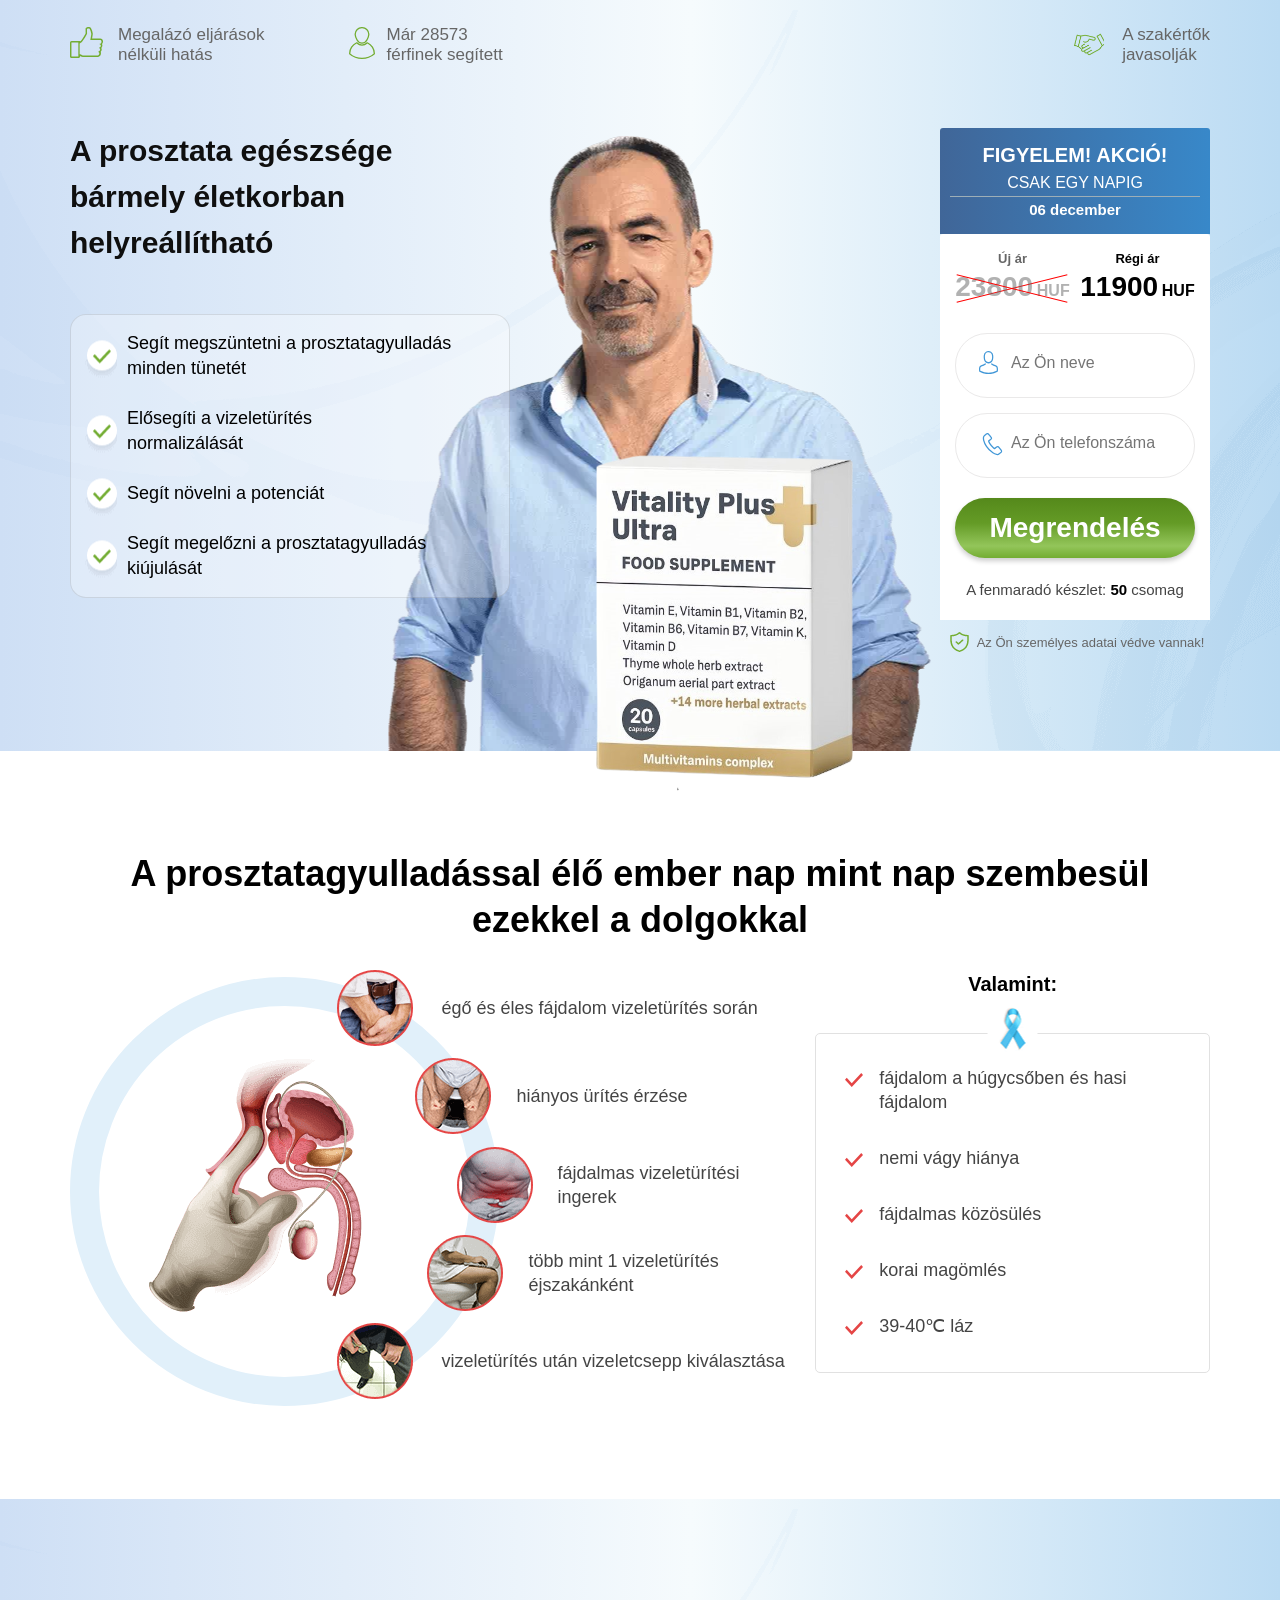
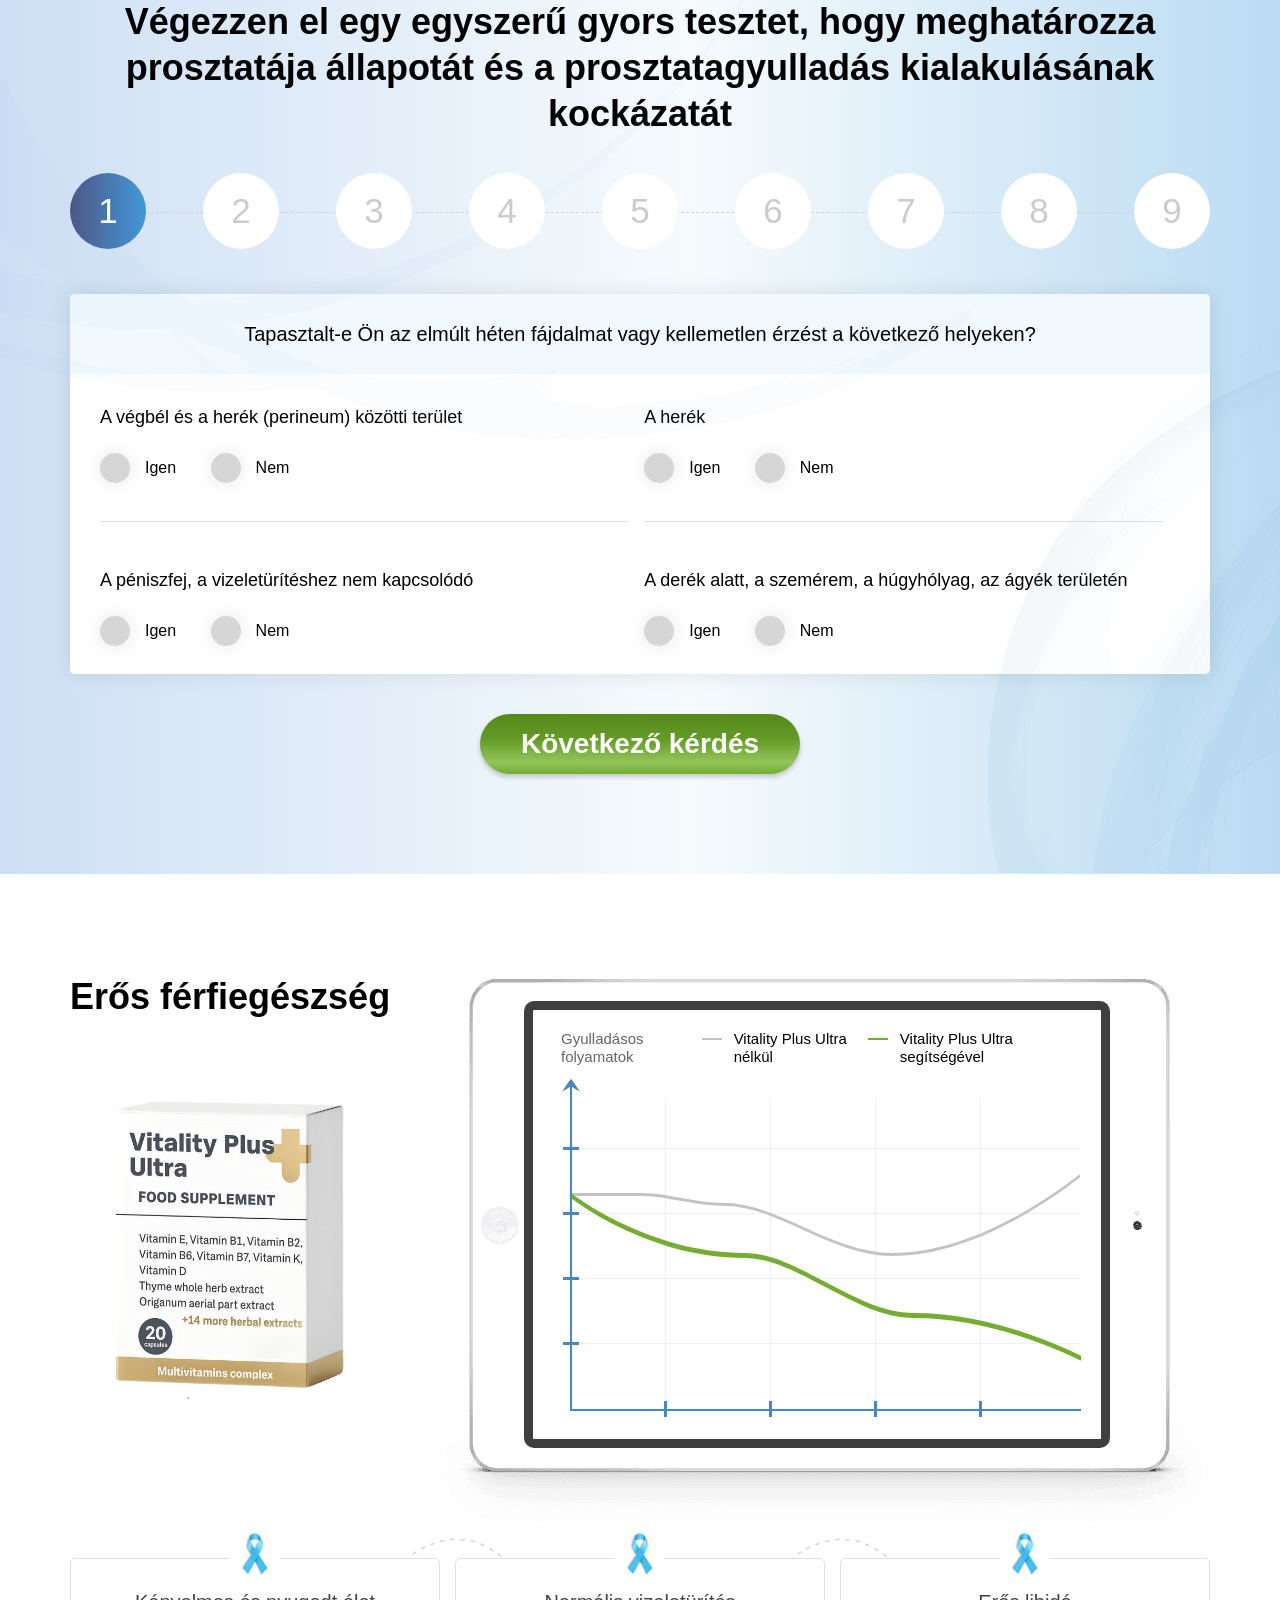
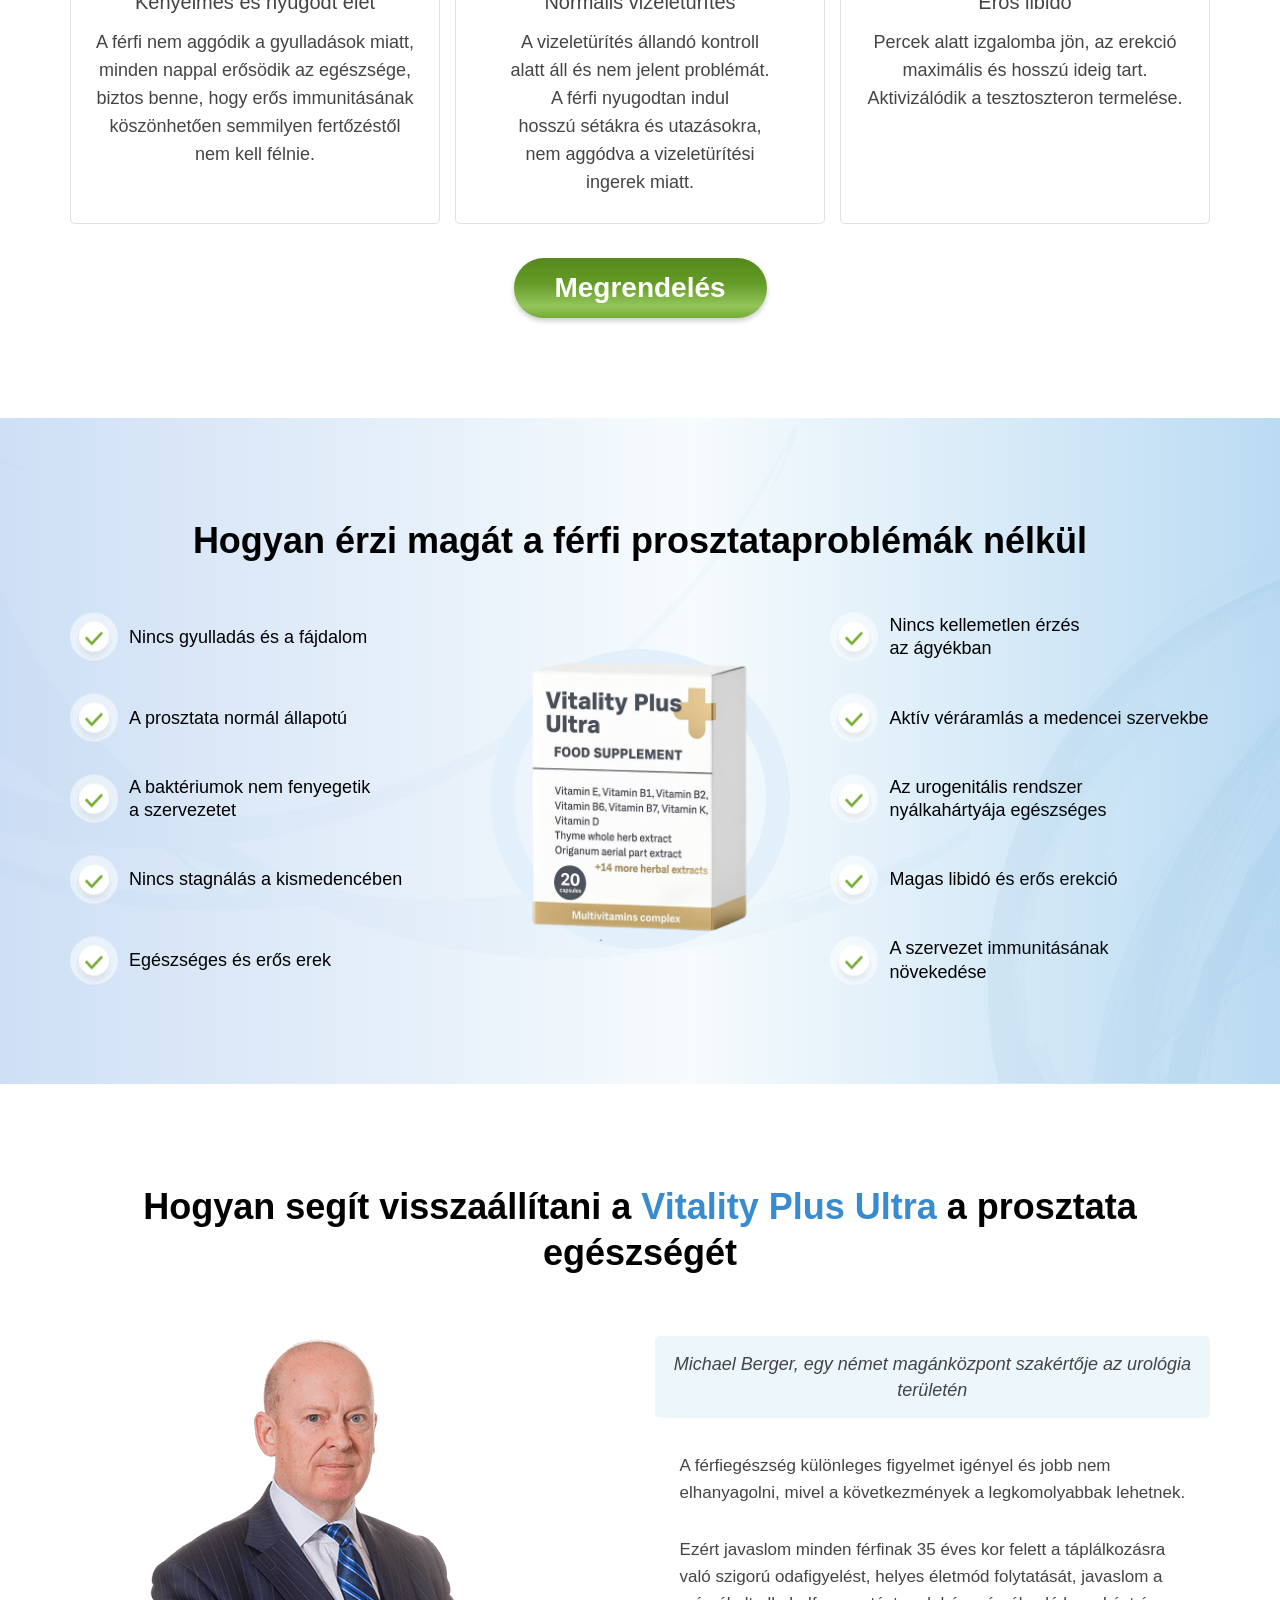
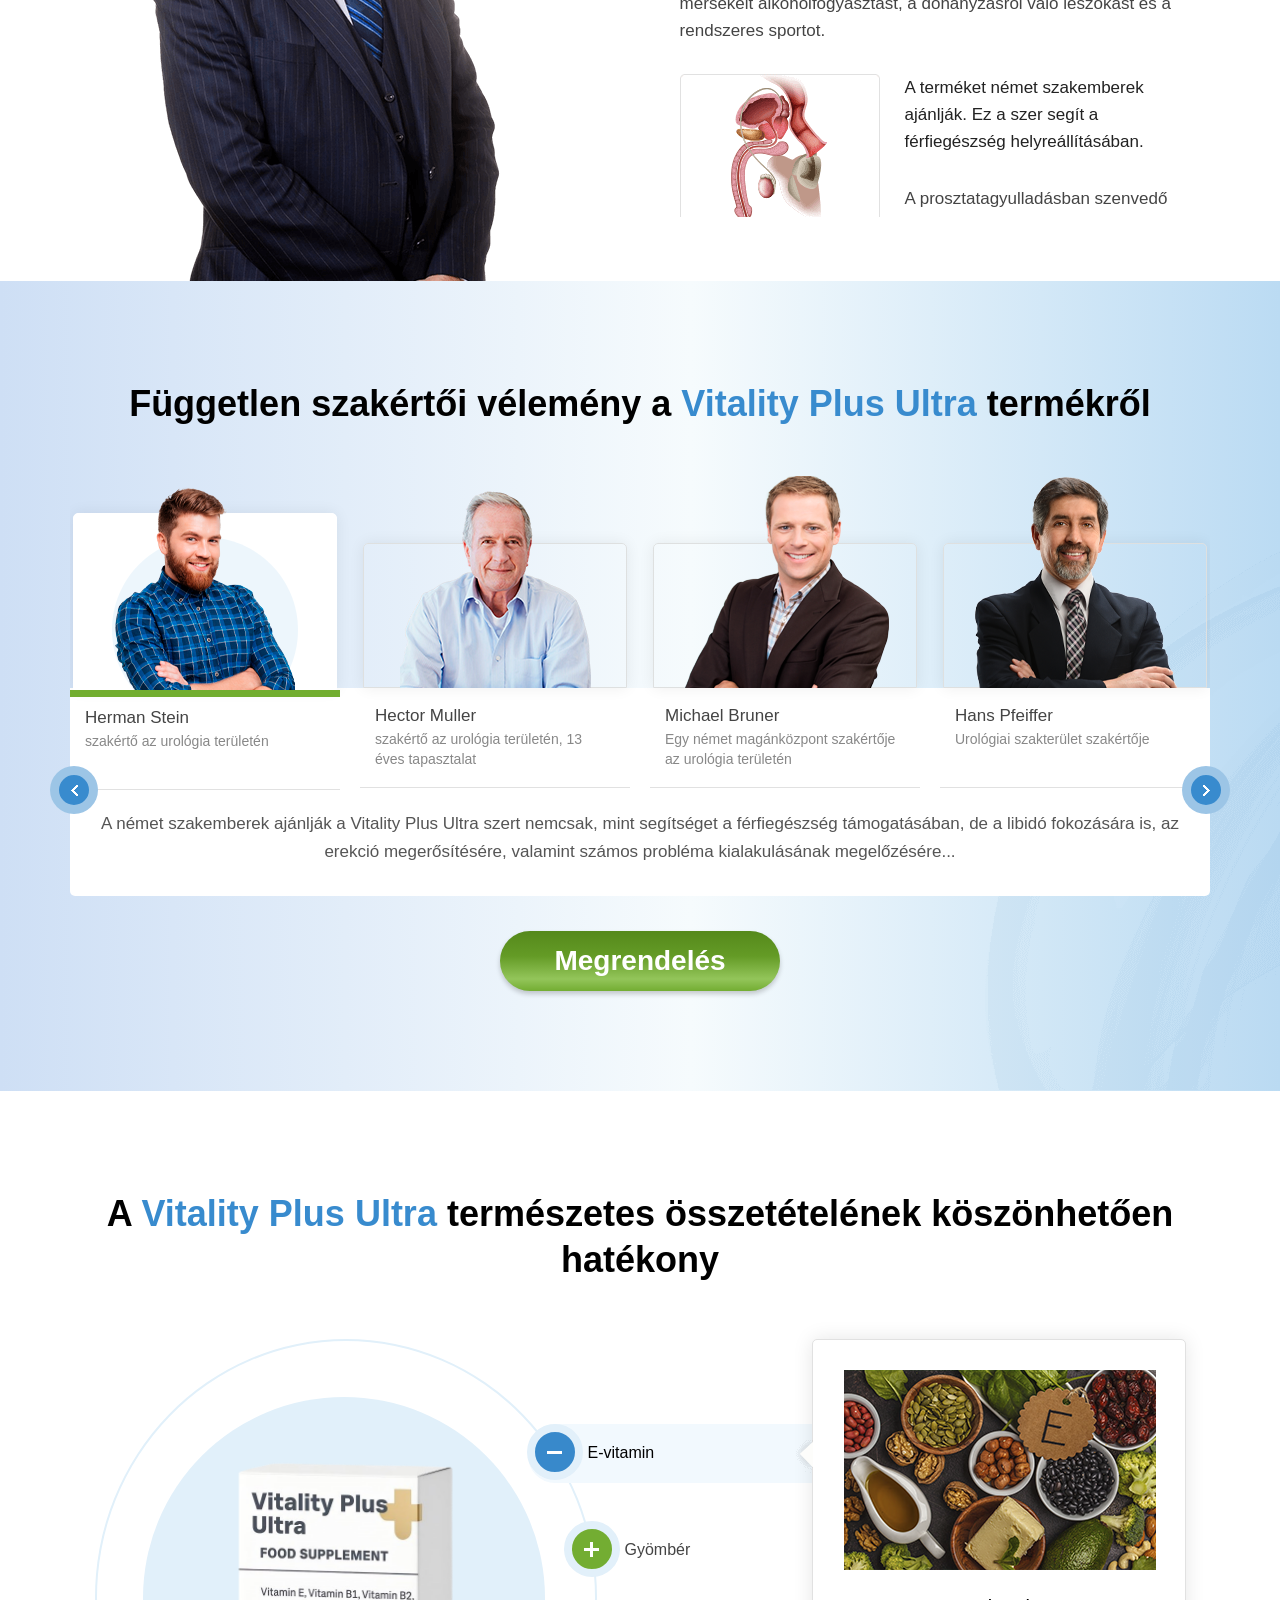
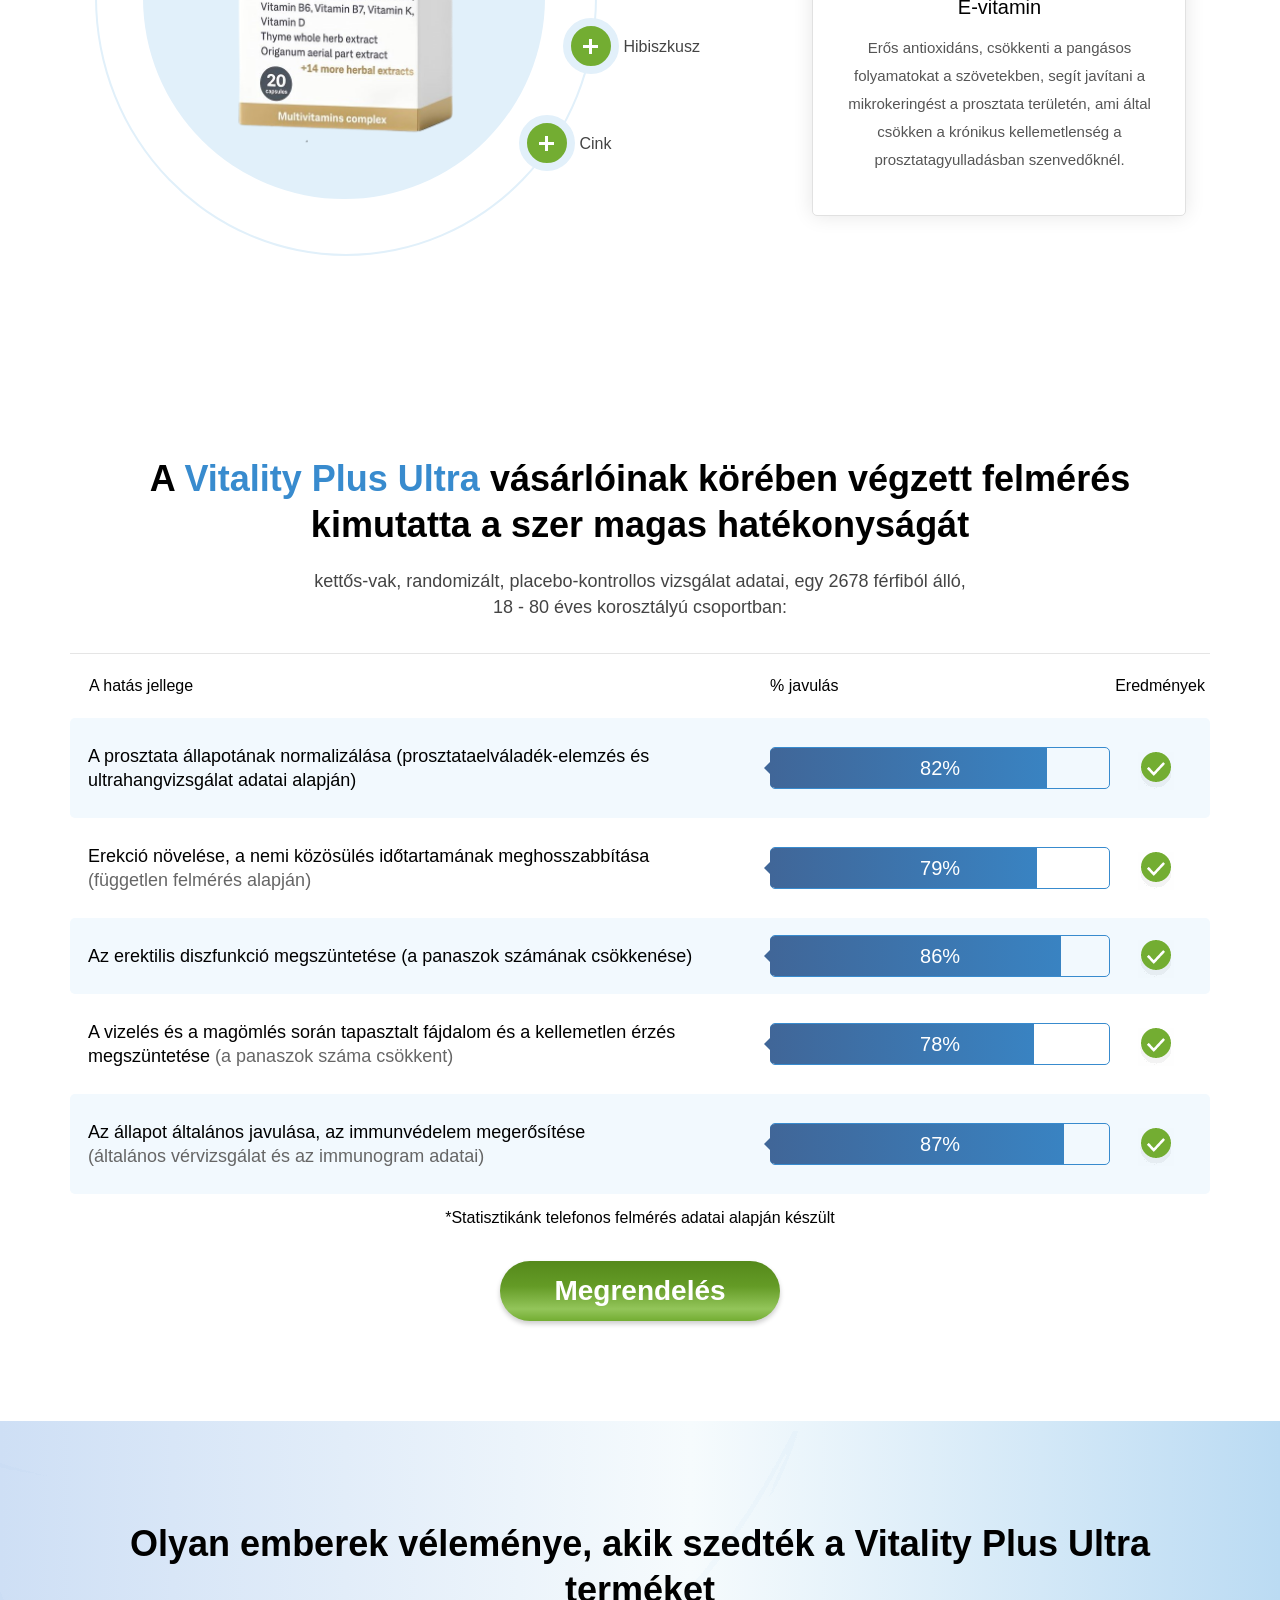
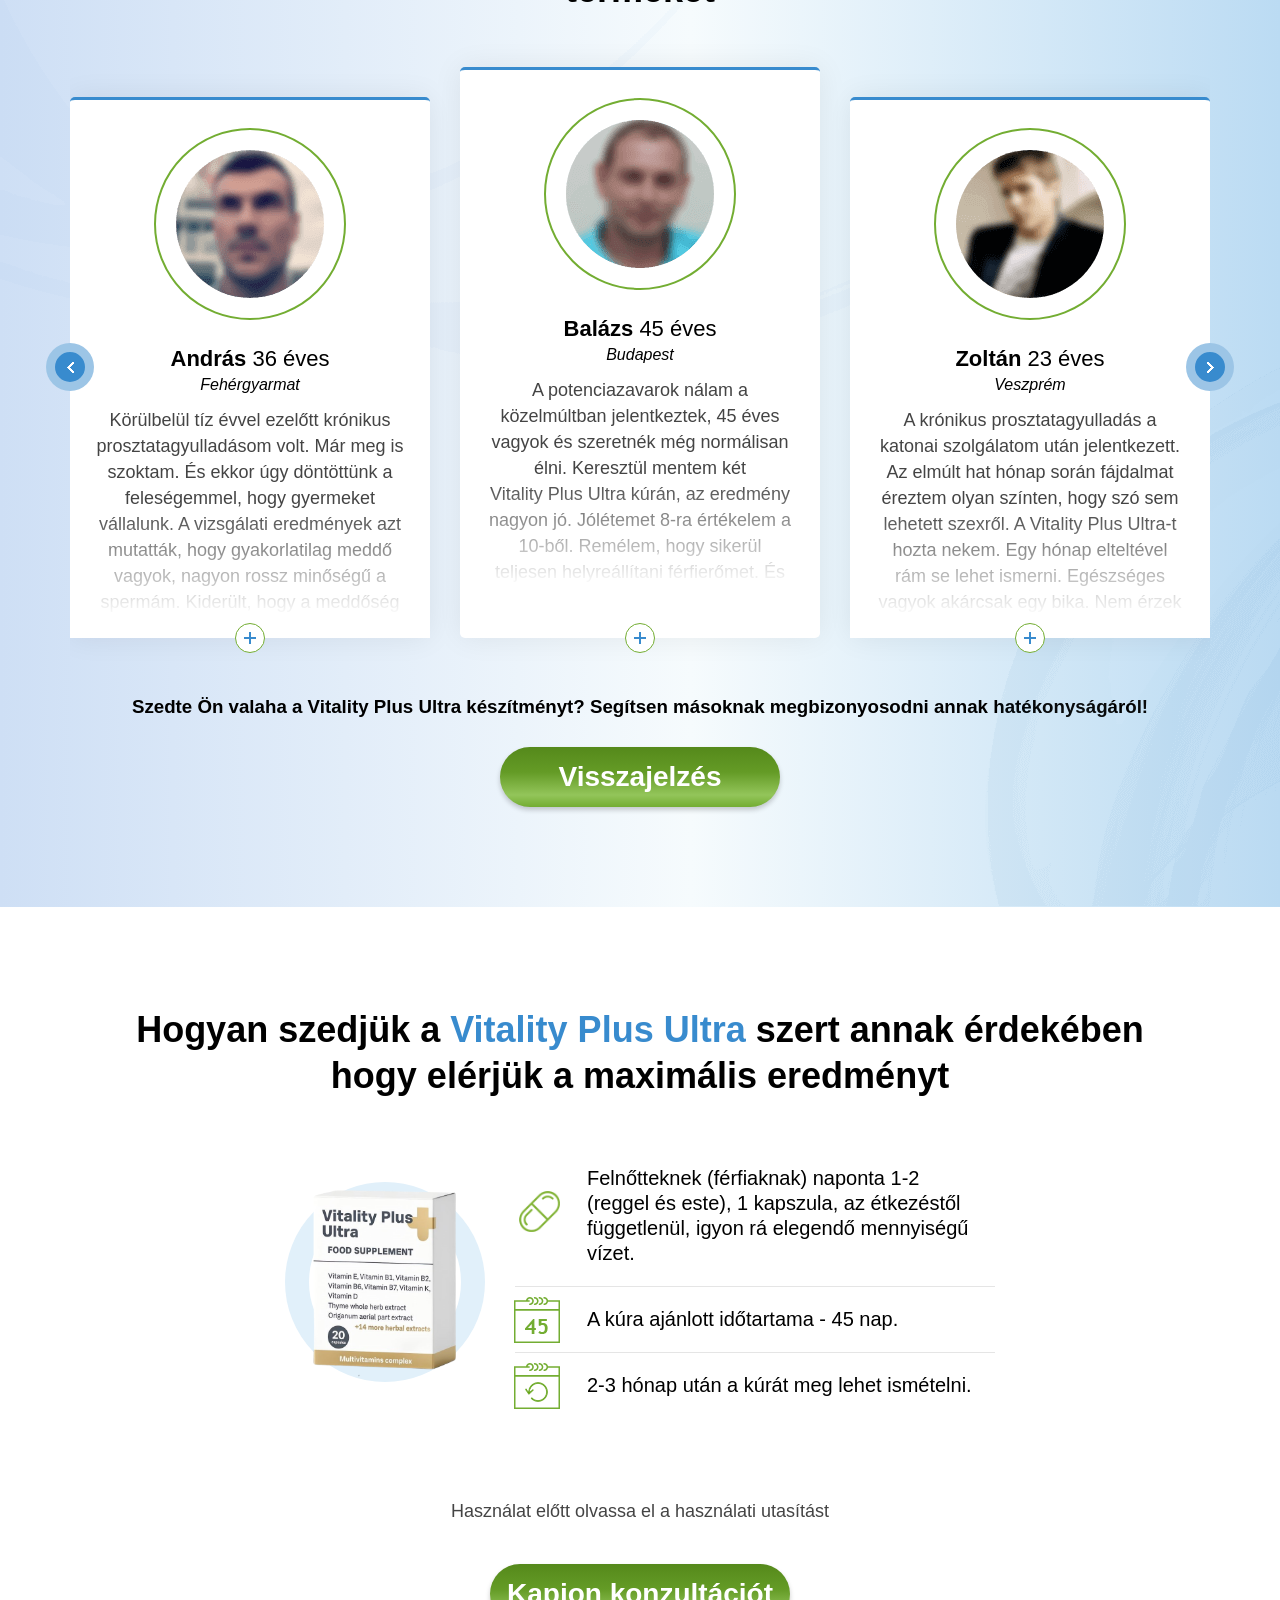
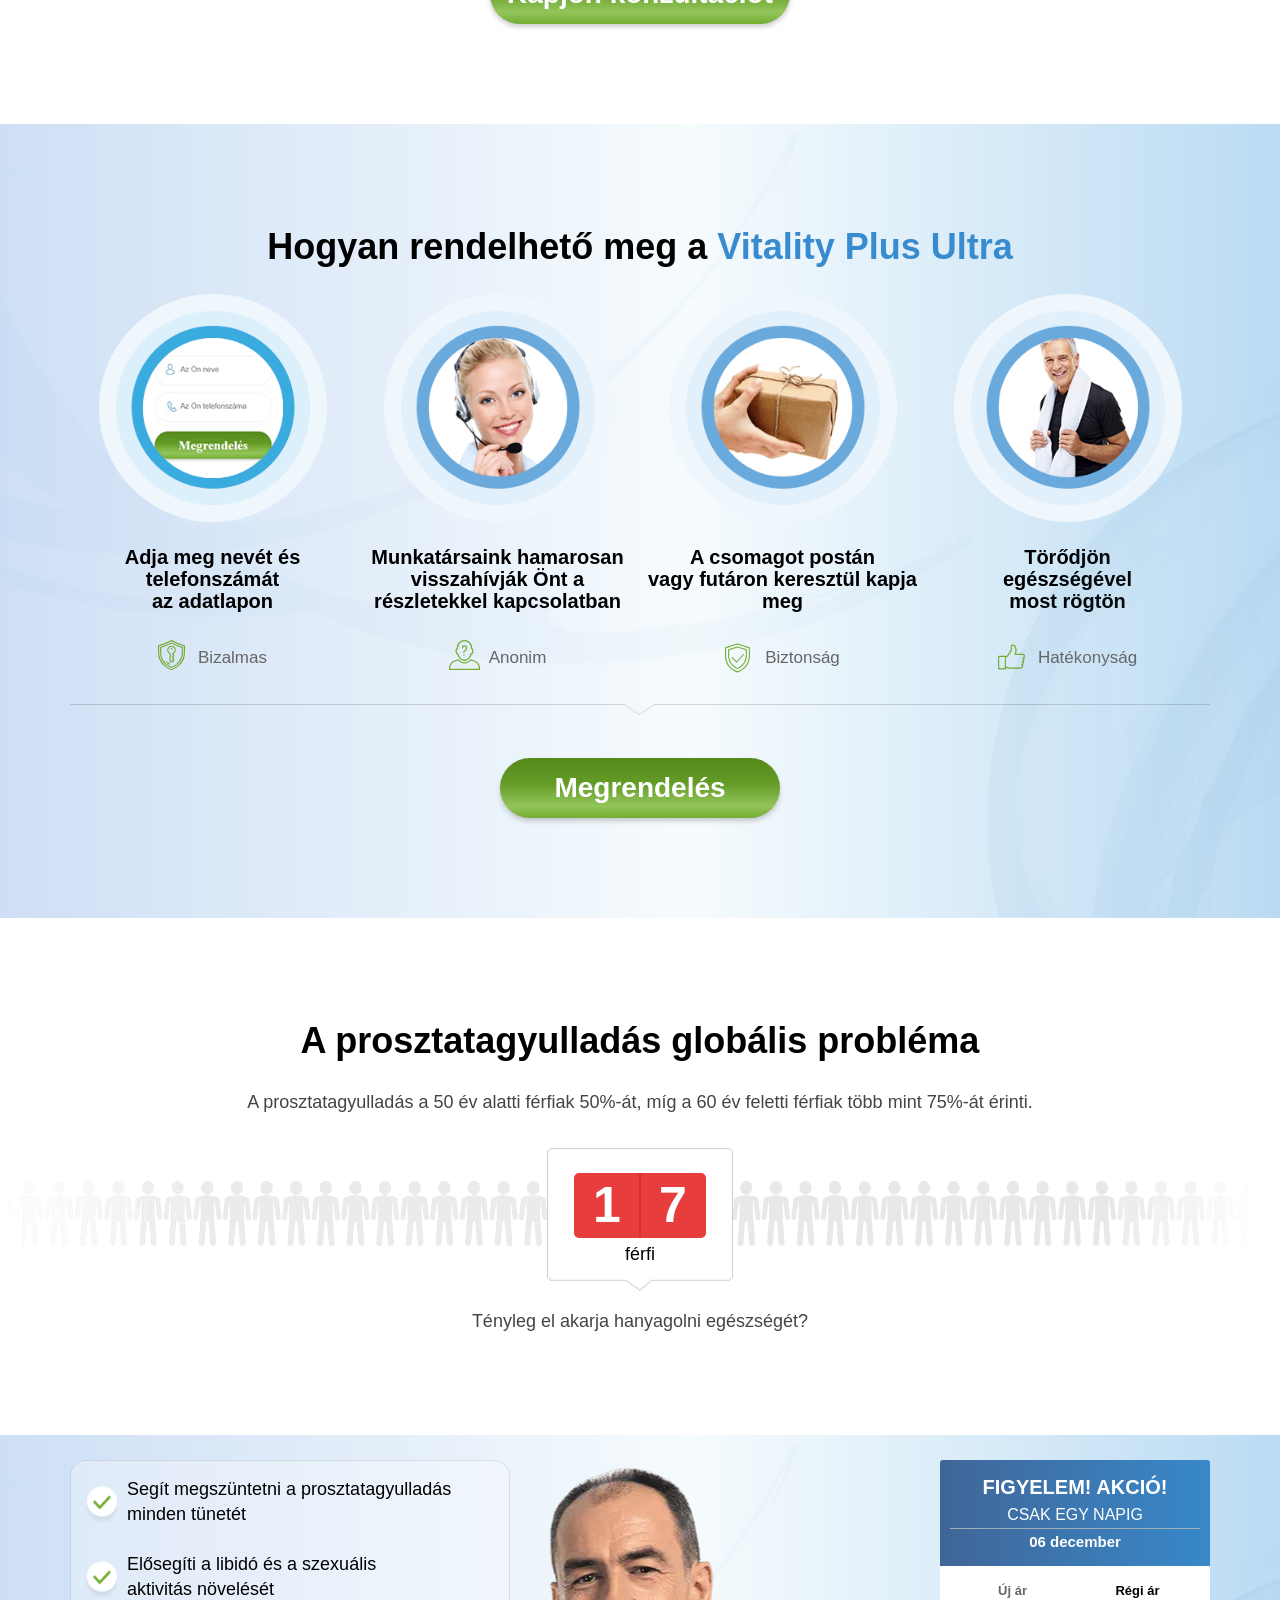
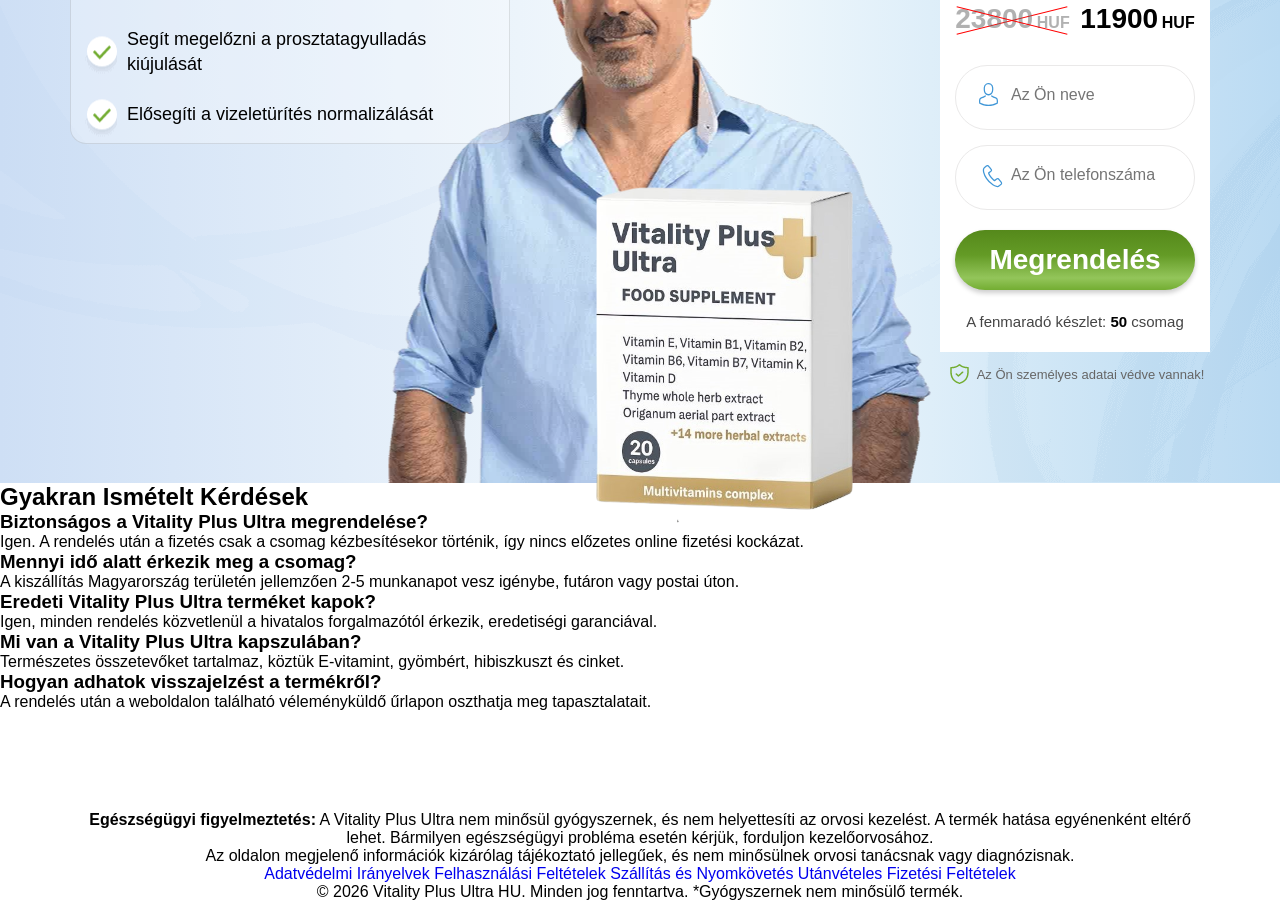
==== commit 909794e4: "Update index.html" ====
--- a/index.html
+++ b/index.html
@@ -1,5 +1,5 @@
 <!DOCTYPE html>
-<html lang="hu">
+<html lang="hu-HU">
   <head>    <script src="https://cdnjs.cloudflare.com/ajax/libs/jquery/3.4.1/jquery.min.js"></script>
  <meta charset="UTF-8">
     <meta name="viewport" content="initial-scale=1.0, width=device-width">
@@ -11,7 +11,6 @@
         function o(e, n) {
           return typeof e === n;
         }
-
         function t() {
           var e, n, A, t, a, i, l;
           for (var f in r)
@@ -41,7 +40,6 @@
                   s.push((t ? "" : "no-") + l.join("-"));
             }
         }
-
         function a(e) {
           var n = u.className,
             A = Modernizr._config.classPrefix || "";
@@ -53,7 +51,6 @@
             ((n += " " + A + e.join(" " + A)),
             c ? (u.className.baseVal = n) : (u.className = n));
         }
-
         function i(e, n) {
           if ("object" == typeof e) for (var A in e) f(e, A) && i(A, e[A]);
           else {
@@ -74,7 +71,6 @@
           }
           return Modernizr;
         }
-
         var s = [],
           r = [],
           l = {
@@ -151,11 +147,9 @@
                   a = "webp" === e;
                 i(e, a && o ? new Boolean(o) : o), A && A(n);
               }
-
               var t = new Image();
               (t.onerror = o), (t.onload = o), (t.src = n);
             }
-
             var n = [
                 {
                   uri: "[data-uri]",
@@ -188,14 +182,93 @@
         e.Modernizr = Modernizr;
       })(window, document);
     </script>
-    <title>
-       Vitality Plus Ultra vásárlása kedvező áron. Árak, Hozzászólások. Vásárolja meg az Vitality Plus Ultra már most!
-    </title>
-     <!-- INTH_SNIPPET_TOP -->
+    <title>Vitality Plus Ultra Magyarországon - Eredeti, Utánvétellel | 50% Kedvezmény</title>
+    <meta name="description" content="Vitality Plus Ultra: természetes összetevőkkel készült kapszula a férfi egészség támogatására. Rendelje meg most utánvétellel, 50% kedvezménnyel, gyors kiszállítással Magyarországon.">
+    <meta name="keywords" content="vitality plus ultra, vitality plus ultra ár, vitality plus ultra vásárlás, vitality plus ultra utánvétel, prosztata egészség, férfi egészség kapszula">
+    <meta name="robots" content="index, follow">
+    <link rel="canonical" href="https://vitalityplusultra-hu.vercel.app/">
+
+    <!-- Open Graph -->
+    <meta property="og:type" content="product">
+    <meta property="og:title" content="Vitality Plus Ultra - Természetes Támogatás a Férfi Egészségnek">
+    <meta property="og:description" content="Eredeti Vitality Plus Ultra utánvétellel, 50% kedvezménnyel. Gyors és biztonságos kiszállítás Magyarországon.">
+    <meta property="og:image" content="https://vitalityplusultra-hu.vercel.app/assets/images/product.png">
+    <meta property="og:url" content="https://vitalityplusultra-hu.vercel.app/">
+    <meta property="og:locale" content="hu_HU">
+    <meta property="og:site_name" content="Vitality Plus Ultra">
+
+    <!-- Performance -->
+    <link rel="preconnect" href="https://cdnjs.cloudflare.com" crossorigin>
+    <link rel="dns-prefetch" href="https://cdnjs.cloudflare.com">
+    <link rel="preconnect" href="https://order.drcash.sh" crossorigin>
+    <link rel="dns-prefetch" href="https://order.drcash.sh">
+    <link rel="preload" as="image" href="assets/images/product.webp">
+
+    <!-- Schema.org JSON-LD (@graph: Organization, WebSite, BreadcrumbList, Product+Review+AggregateRating, FAQPage) -->
+    <script type="application/ld+json">
+{
+  "@context": "https://schema.org",
+  "@graph": [
+    {
+      "@type": "Organization",
+      "@id": "https://vitalityplusultra-hu.vercel.app/#organization",
+      "name": "Vitality Plus Ultra HU",
+      "url": "https://vitalityplusultra-hu.vercel.app/",
+      "logo": "https://vitalityplusultra-hu.vercel.app/assets/images/product.png"
+    },
+    {
+      "@type": "WebSite",
+      "@id": "https://vitalityplusultra-hu.vercel.app/#website",
+      "url": "https://vitalityplusultra-hu.vercel.app/",
+      "name": "Vitality Plus Ultra",
+      "publisher": { "@id": "https://vitalityplusultra-hu.vercel.app/#organization" },
+      "inLanguage": "hu-HU"
+    },
+    {
+      "@type": "BreadcrumbList",
+      "@id": "https://vitalityplusultra-hu.vercel.app/#breadcrumb",
+      "itemListElement": [
+        { "@type": "ListItem", "position": 1, "name": "Főoldal", "item": "https://vitalityplusultra-hu.vercel.app/" },
+        { "@type": "ListItem", "position": 2, "name": "Vitality Plus Ultra" }
+      ]
+    },
+    {
+      "@type": "Product",
+      "@id": "https://vitalityplusultra-hu.vercel.app/#product",
+      "name": "Vitality Plus Ultra",
+      "image": "https://vitalityplusultra-hu.vercel.app/assets/images/product.png",
+      "description": "Természetes összetevőkkel készült kapszula, amely hozzájárul a férfi egészség és vitalitás támogatásához.",
+      "brand": { "@type": "Brand", "name": "Vitality Plus Ultra" },
+      "offers": {
+        "@type": "Offer",
+        "url": "https://vitalityplusultra-hu.vercel.app/",
+        "priceCurrency": "HUF",
+        "price": "11900",
+        "availability": "https://schema.org/InStock",
+        "priceValidUntil": "2026-12-31"
+      },
+      "aggregateRating": { "@type": "AggregateRating", "ratingValue": "4.7", "reviewCount": "284" },
+      "review": [
+        { "@type": "Review", "author": { "@type": "Person", "name": "Balázs" }, "reviewRating": { "@type": "Rating", "ratingValue": "5" }, "reviewBody": "Két kúrán mentem keresztül, az eredmény nagyon jó." },
+        { "@type": "Review", "author": { "@type": "Person", "name": "Lajos" }, "reviewRating": { "@type": "Rating", "ratingValue": "5" }, "reviewBody": "Visszatért az erőm, energiám és jó hangulatom." }
+      ]
+    },
+    {
+      "@type": "FAQPage",
+      "@id": "https://vitalityplusultra-hu.vercel.app/#faq",
+      "mainEntity": [
+        { "@type": "Question", "name": "Biztonságos a Vitality Plus Ultra megrendelése?", "acceptedAnswer": { "@type": "Answer", "text": "Igen. A rendelés után a fizetés csak a csomag kézbesítésekor történik, így nincs előzetes online fizetési kockázat." } },
+        { "@type": "Question", "name": "Mennyi idő alatt érkezik meg a csomag?", "acceptedAnswer": { "@type": "Answer", "text": "A kiszállítás Magyarország területén jellemzően 2-5 munkanapot vesz igénybe, futáron vagy postai úton." } },
+        { "@type": "Question", "name": "Eredeti Vitality Plus Ultra terméket kapok?", "acceptedAnswer": { "@type": "Answer", "text": "Igen, minden rendelés közvetlenül a hivatalos forgalmazótól érkezik, eredetiségi garanciával." } },
+        { "@type": "Question", "name": "Mi van a Vitality Plus Ultra kapszulában?", "acceptedAnswer": { "@type": "Answer", "text": "Természetes összetevőket tartalmaz, köztük E-vitamint, gyömbért, hibiszkuszt és cinket." } },
+        { "@type": "Question", "name": "Hogyan adhatok visszajelzést a termékről?", "acceptedAnswer": { "@type": "Answer", "text": "A rendelés után a weboldalon található véleményküldő űrlapon oszthatja meg tapasztalatait." } }
+      ]
+    }
+  ]
+}
+    </script>
   
-
   </head>
-
   <body class="ev-date">
     <div class="block1 block">
       <div class="container">
@@ -215,7 +288,6 @@
             </div>
           </div>
           <!-- <div class="header__content header__content__right">
-
           </div> -->
         </div>
         <div class="block1__footer">
@@ -223,13 +295,11 @@
             <h1 class="footer__title title">
               A prosztata egészsége bármely életkorban helyreállítható
             </h1>
-
             <ul class="footer__list text">
               
               <li class="list__item">
                 Segít megszüntetni a prosztatagyulladás minden tünetét
               </li>
-
               <li class="list__item">
                 Elősegíti a vizeletürítés <br>
                 normalizálását
@@ -279,13 +349,11 @@
                   <input type="tel" name="phone" class="form__tel__field" placeholder="Az Ön telefonszáma"  onkeyup="this.value=this.value.replace(/\s/,'')" minlength="5"  required>
                 </div>
                 <input type="submit" class="form__btn btn" value="Megrendelés">
-
                 <p class="form__pack">
                   A fenmaradó készlet: <span class="lastpack">50</span> csomag
                 </p>
               </div>
             </form>
-
             <div class="footer__form__security">
               Az Ön személyes adatai védve vannak!
             </div>
@@ -764,204 +832,15 @@
         </div>
         <div class="second__window">
           <h2 class="second__title title">
-            Mi történik, ha nem figyelünk oda egészségünkre
+            Miért fontos időben odafigyelni az egészségére
           </h2>
-          <div class="second__table">
-            <div class="table__head">
-              <div class="head__column head__column1">
-                Az urogenitális rendszer betegségeinek következményei
-              </div>
-              <div class="head__column head__column2">Halálozás</div>
-              <div class="head__column head__column3">Rokkantság</div>
-              <div class="head__column head__column4">Impotencia</div>
-              <div class="head__column head__column5">Nehéz műtet</div>
-            </div>
-            <div class="table__row table__row1">
-              <div class="table__column table__column1">
-                <picture>
-                  <source class="table__img1" media="(max-width:479px)" type="image/webp" "assets/images/block3__second-window1-big.webp">
-                  <source type="image/webp" class="table__img1" "assets/images/block3__second-window1-big.webp">
-                  <img loading="lazy" class="table__img1" src="assets/images/block3__second-window1-big.png" alt="img">
-                </picture>
-                <picture>
-                  <source class="table__img2" media="(max-width:479px)" type="image/webp" "assets/images/block3__second-window1-big.webp">
-                  <source type="image/webp" class="table__img2" "assets/images/block3__second-window1-big.webp">
-                  <img loading="lazy" class="table__img2" src="assets/images/block3__second-window1-big.png" alt="img">
-                </picture>
-                húgyhólyag obstrukció
-              </div>
-              <div class="table__column table__column2">
-                <span class="text__show">Halálozás</span>
-                15%
-              </div>
-              <div class="table__column table__column3">
-                <span class="text__show">Rokkantság</span>
-                5%
-              </div>
-              <div class="table__column table__column4">
-                <span class="text__show">Impotencia</span>
-                50%
-              </div>
-              <div class="table__column table__column5">
-                <span class="text__show">Nehéz műtet</span>
-                30%
-              </div>
-            </div>
-            <div class="table__row table__row2">
-              <div class="table__column table__column1">
-                <picture>
-                  <source class="table__img1" media="(max-width:479px)" type="image/webp" "assets/images/block3__second-window2-big.webp">
-                  <source type="image/webp" class="table__img1" "assets/images/block3__second-window2-big.webp">
-                  <img loading="lazy" class="table__img1" src="assets/images/block3__second-window2-big.png" alt="img">
-                </picture>
-                <picture>
-                  <source class="table__img2" media="(max-width:479px)" type="image/webp" "assets/images/block3__second-window2-big.webp">
-                  <source type="image/webp" class="table__img2" "assets/images/block3__second-window2-big.webp">
-                  <img loading="lazy" class="table__img2" src="assets/images/block3__second-window2-big.png" alt="img">
-                </picture>
-                ismétlődő cystitis
-              </div>
-              <div class="table__column table__column2">
-                <span class="text__show">Halálozás</span>
-                10%
-              </div>
-              <div class="table__column table__column3">
-                <span class="text__show">Rokkantság</span>
-                5%
-              </div>
-              <div class="table__column table__column4">
-                <span class="text__show">Impotencia</span>
-                75%
-              </div>
-              <div class="table__column table__column5">
-                <span class="text__show">Nehéz műtet</span>
-                10%
-              </div>
-            </div>
-            <div class="table__row table__row3">
-              <div class="table__column table__column1">
-                <picture>
-                  <source class="table__img1" media="(max-width:479px)" type="image/webp" "assets/images/block3__second-window3-big.webp">
-                  <source type="image/webp" class="table__img1" "assets/images/block3__second-window3-big.webp">
-                  <img loading="lazy" class="table__img1" src="assets/images/block3__second-window3-big.png" alt="img">
-                </picture>
-                <picture>
-                  <source class="table__img2" media="(max-width:479px)" type="image/webp" "assets/images/block3__second-window3-big.webp">
-                  <source type="image/webp" class="table__img2" "assets/images/block3__second-window3-big.webp">
-                  <img loading="lazy" class="table__img2" src="assets/images/block3__second-window3-big.png" alt="img">
-                </picture>
-                húgycső szűkülés
-              </div>
-              <div class="table__column table__column2">
-                <span class="text__show">Halálozás</span>
-                10%
-              </div>
-              <div class="table__column table__column3">
-                <span class="text__show">Rokkantság</span>
-                5%
-              </div>
-              <div class="table__column table__column4">
-                <span class="text__show">Impotencia</span>
-                5%
-              </div>
-              <div class="table__column table__column5">
-                <span class="text__show">Nehéz műtet</span>
-                80%
-              </div>
-            </div>
-            <div class="table__row table__row4">
-              <div class="table__column table__column1">
-                <picture>
-                  <source class="table__img1" media="(max-width:479px)" type="image/webp" "assets/images/block3__second-window4-big.webp">
-                  <source type="image/webp" class="table__img1" "assets/images/block3__second-window4-big.webp">
-                  <img loading="lazy" class="table__img1" src="assets/images/block3__second-window4-big.png" alt="img">
-                </picture>
-                <picture>
-                  <source class="table__img2" media="(max-width:479px)" type="image/webp" "assets/images/block3__second-window4-big.webp">
-                  <source type="image/webp" class="table__img2" "assets/images/block3__second-window4-big.webp">
-                  <img loading="lazy" class="table__img2" src="assets/images/block3__second-window4-big.png" alt="img">
-                </picture>
-                prosztata tályog
-              </div>
-              <div class="table__column table__column2">
-                <span class="text__show">Halálozás</span>
-                10%
-              </div>
-              <div class="table__column table__column3">
-                <span class="text__show">Rokkantság</span>
-                10%
-              </div>
-              <div class="table__column table__column4">
-                <span class="text__show">Impotencia</span>
-                50%
-              </div>
-              <div class="table__column table__column5">
-                <span class="text__show">Nehéz műtet</span>
-                30%
-              </div>
-            </div>
-            <div class="table__row table__row5">
-              <div class="table__column table__column1">
-                <picture>
-                  <source class="table__img1" media="(max-width:479px)" type="image/webp" "assets/images/block3__second-window5-big.webp">
-                  <source type="image/webp" class="table__img1" "assets/images/block3__second-window5-big.webp">
-                  <img loading="lazy" class="table__img1" src="assets/images/block3__second-window5-big.png" alt="img">
-                </picture>
-                <picture>
-                  <source class="table__img2" media="(max-width:479px)" type="image/webp" "assets/images/block3__second-window5-big.webp">
-                  <source type="image/webp" class="table__img2" "assets/images/block3__second-window5-big.webp">
-                  <img loading="lazy" class="table__img2" src="assets/images/block3__second-window5-big.png" alt="img">
-                </picture>
-                pyelonephritis
-              </div>
-              <div class="table__column table__column2">
-                <span class="text__show">Halálozás</span>
-                80%
-              </div>
-              <div class="table__column table__column3">
-                <span class="text__show">Rokkantság</span>
-                15%
-              </div>
-              <div class="table__column table__column4">
-                <span class="text__show">Impotencia</span>
-                3%
-              </div>
-              <div class="table__column table__column5">
-                <span class="text__show">Nehéz műtet</span>
-                2%
-              </div>
-            </div>
-            <div class="table__row table__row6">
-              <div class="table__column table__column1">
-                <picture>
-                  <source class="table__img1" media="(max-width:479px)" type="image/webp" "assets/images/block3__second-window6-big.webp">
-                  <source type="image/webp" class="table__img1" "assets/images/block3__second-window6-big.webp">
-                  <img loading="lazy" class="table__img1" src="assets/images/block3__second-window6-big.png" alt="img">
-                </picture>
-                <picture>
-                  <source class="table__img2" media="(max-width:479px)" type="image/webp" "assets/images/block3__second-window6-big.webp">
-                  <source type="image/webp" class="table__img2" "assets/images/block3__second-window6-big.webp">
-                  <img loading="lazy" class="table__img2" src="assets/images/block3__second-window6-big.png" alt="img">
-                </picture>
-                szepszis
-              </div>
-              <div class="table__column table__column2">
-                <span class="text__show">Halálozás</span>
-                55%
-              </div>
-              <div class="table__column table__column3">
-                <span class="text__show">Rokkantság</span>
-                30%
-              </div>
-              <div class="table__column table__column4">
-                <span class="text__show">Impotencia</span>
-                5%
-              </div>
-              <div class="table__column table__column5">
-                <span class="text__show">Nehéz műtet</span>
-                10%
-              </div>
-            </div>
+          <div class="second__intro-text">
+            <p class="content__text">
+              A húgyúti és prosztataproblémák figyelmen kívül hagyása kellemetlen, hosszan tartó tünetekhez vezethet: gyakori éjszakai felkelés, fájdalom, kényelmetlenség és a napi tevékenységek korlátozása.
+            </p>
+            <p class="content__text">
+              A jó hír, hogy megfelelő odafigyeléssel és támogatással ezek a tünetek jelentősen csökkenthetők.
+            </p>
           </div>
           <h3 class="second__footer-text">Van-e kiút?</h3>
         </div>
@@ -1013,7 +892,7 @@
             <p class="item__text text">
               A vizeletürítés állandó kontroll <br>
               alatt áll és nem jelent problémát. <br>
-              A férfi nyugodtan indul <br>
+              A férfi nyugodtan indul <br>
               hosszú sétákra és utazásokra, <br>
               nem aggódva a vizeletürítési <br>
               ingerek miatt.
@@ -1036,7 +915,6 @@
         <h2 class="block5__title title">
           Hogyan érzi magát a férfi prosztataproblémák nélkül
         </h2>
-
         <div class="block5__content">
           <ul class="content__list">
             <li class="list__item">Nincs gyulladás és a fájdalom</li>
@@ -1102,13 +980,11 @@
                   folytatását, javaslom a mérsékelt alkoholfogyasztást, a
                   dohányzásról való leszokást és a rendszeres sportot.
                 </p>
-
                 <p class="block__text block__text-3">
                   <img loading="lazy" src="assets/images/block6__organism.png" alt="img" class="text__img">
                   <span class="text__decor">A terméket német szakemberek ajánlják. Ez a szer segít a
                     férfiegészség helyreállításában.</span>
                 </p>
-
                 <p class="block__text block__text-4">
                   A prosztatagyulladásban szenvedő férfiak számára nagyon
                   fontos, hogy aktiválják a medencei szervek véráramát, ami
@@ -1134,7 +1010,6 @@
               <div class="slide__inner">
                 <div class="slide__img slide__img-1">
                   <div class="slide__bg"></div>
-
                   <picture>
                     <source type="image/webp" "assets/images/expert2-l.webp">
                     <img class="expert" src="assets/images/expert2-l.png" alt="img">
@@ -1152,7 +1027,6 @@
               <div class="slide__inner">
                 <div class="slide__img slide__img-2">
                   <div class="slide__bg"></div>
-
                   <picture>
                     <source type="image/webp" "assets/images/expert1-l.webp">
                     <img class="expert" src="assets/images/expert1-l.png" alt="img">
@@ -1273,7 +1147,6 @@
                     </p>
                   </div>
                 </div>
-
                 <div class="content__block content__block__right content__block__right1">
                   <div class="inner__wrapper">
                     <div class="block__right__img">
@@ -1288,7 +1161,6 @@
                     </p>
                   </div>
                 </div>
-
                 <div class="content__block content__block__right content__block__right1">
                   <div class="inner__wrapper">
                     <div class="block__right__img">
@@ -1304,7 +1176,6 @@
                     </p>
                   </div>
                 </div>
-
                 <div class="content__block content__block__right content__block__right1">
                   <div class="inner__wrapper">
                     <div class="block__right__img">
@@ -1326,7 +1197,6 @@
         </div>
       </div>
     </div>
-
     <div class="block10 block">
       <div class="container flex">
         <h2 class="block10__title title">
@@ -1484,7 +1354,6 @@
               <span class="review__open"></span>
             </div>
           </div>
-
           <div class="review__slide">
             <div class="block11__review">
               <div class="review__img">
@@ -1510,7 +1379,6 @@
               <span class="review__open"></span>
             </div>
           </div>
-
           <div class="review__slide">
             <div class="block11__review">
               <div class="review__img">
@@ -1537,7 +1405,6 @@
               <span class="review__open"></span>
             </div>
           </div>
-
           <div class="review__slide">
             <div class="block11__review">
               <div class="review__img">
@@ -1608,7 +1475,7 @@
                 rá elegendő mennyiségű vízet.
               </li>
               <li class="list__item list__item-2">
-                A kúra ajánlott időtartama - 45 nap.
+                A kúra ajánlott időtartama - 45 nap.
               </li>
               <li class="list__item list__item-3">
                 2-3 hónap után a kúrát meg lehet ismételni.
@@ -1636,7 +1503,7 @@
             <p class="item__img__text">
               Adja meg nevét és telefonszámát <br class="br-13">
               <br>
-              az adatlapon
+              az adatlapon
             </p>
             <p class="item__text item__text-1">Bizalmas</p>
           </div>
@@ -1666,7 +1533,7 @@
             <p class="item__img__text">
               A csomagot postán <br>
               vagy futáron <br class="br-13">
-              keresztül kapja meg
+              keresztül kapja meg
             </p>
             <p class="item__text item__text-3">Biztonság</p>
           </div>
@@ -1707,7 +1574,6 @@
         <p class="block14__text">Tényleg el akarja hanyagolni egészségét?</p>
       </div>
     </div>
-
     <div class="block1 block1__pt block">
       <div class="container">
         <div class="block1__footer">
@@ -1769,7 +1635,6 @@
                 </p>
               </div>
             </form>
-
             <div class="footer__form__security">
               Az Ön személyes adatai védve vannak!
             </div>
@@ -1777,7 +1642,6 @@
         </div>
       </div>
     </div>
-
     <div class="popup-container popup-container-1">
       <div class="reviews__r-popup r-popup js-pop_up active" id="popup">
         <div class="r-popup__close js-close"></div>
@@ -1787,11 +1651,9 @@
             <div class="r-form__wrap-input r-form__wrap-input--name reviews-form__field-wrap">
               <input class="r-form__input reviews-input-text" type="text" name="name" placeholder="Az Ön neve" required  minlength="2">
             </div>
-
             <div class="r-form__wrap-input r-form__wrap-input--years">
               <input class="r-form__input js-input-age" type="text" name="age" placeholder="Éves vagyok" required maxlength="2">
             </div>
-
             <div class="r-form__wrap-input r-form__wrap-input--place">
               <input class="r-form__input input--place" type="text" name="city" placeholder="Vidék" required>
             </div>
@@ -1818,7 +1680,6 @@
         </h2>
       </div>
     </div>
-
     <div class="popup__test popup__test-1">
       <div class="popup__layer"></div>
       <div class="popup__iner">
@@ -1837,7 +1698,7 @@
             <span style="display: inline">Vitality Plus Ultra</span> kúrán.
           </p>
           <div class="popup__btn btn popup-btn ever-popup-btn">
-            <span style="display: inline">Vitality Plus Ultra</span> megrendelése
+            <span style="display: inline">Vitality Plus Ultra</span> megrendelése
           </div>
         </div>
       </div>
@@ -1853,7 +1714,7 @@
             Az urogenitális rendszer betegségei közepesen súlyos
             kellemetlenségeket okoznak Önnek. Legyen óvatos. A hipotermia, a
             stressz vagy az immunitás jelentéktelen csökkenése állapotának
-            hirtelen és jelentős romlását idézheti elő!
+            hirtelen és jelentős romlását idézheti elő!
           </p>
           <p class="content__text">
             Használhatja az
@@ -1878,15 +1739,14 @@
             vezethet.
           </p>
           <p class="content__text">
-            Azt javasoljuk, hogy azonnal kezdje el az Vitality Plus Ultraet. A halogatás végzetes következményekkel járhat!
+            Azt javasoljuk, hogy ne halogassa tovább, és kezdje el még ma az Vitality Plus Ultra kúrát, mielőtt a tünetek tovább súlyosbodnának.
           </p>
           <div class="popup__btn btn popup-btn ever-popup-btn">
-            <span style="display: inline-block">Vitality Plus Ultra</span> megrendelése
+            <span style="display: inline-block">Vitality Plus Ultra</span> megrendelése
           </div>
         </div>
       </div>
     </div>
-
     <div class="ever-popup-build">
       <div class="my-popup popup" id="cloneThis">
         <div class="inner__wrap">
@@ -1930,7 +1790,6 @@
                 </div>
                 <div class="form__bg">
                   <div class="info"></div>
-
                   <div class="form__name">
                     <input type="text" name="name" class="form__name__field" placeholder="Az Ön neve"  required>
                   </div>
@@ -1948,15 +1807,57 @@
         </div>
       </div>
     </div>
-    <footer class="footer">
+    <section class="faq-section" id="gyik">
+      <h2 class="faq-section__title">Gyakran Ismételt Kérdések</h2>
+
+      <div class="faq-item">
+        <h3 class="faq-item__question">Biztonságos a Vitality Plus Ultra megrendelése?</h3>
+        <p class="faq-item__answer">Igen. A rendelés után a fizetés csak a csomag kézbesítésekor történik, így nincs előzetes online fizetési kockázat.</p>
+      </div>
+
+      <div class="faq-item">
+        <h3 class="faq-item__question">Mennyi idő alatt érkezik meg a csomag?</h3>
+        <p class="faq-item__answer">A kiszállítás Magyarország területén jellemzően 2-5 munkanapot vesz igénybe, futáron vagy postai úton.</p>
+      </div>
+
+      <div class="faq-item">
+        <h3 class="faq-item__question">Eredeti Vitality Plus Ultra terméket kapok?</h3>
+        <p class="faq-item__answer">Igen, minden rendelés közvetlenül a hivatalos forgalmazótól érkezik, eredetiségi garanciával.</p>
+      </div>
+
+      <div class="faq-item">
+        <h3 class="faq-item__question">Mi van a Vitality Plus Ultra kapszulában?</h3>
+        <p class="faq-item__answer">Természetes összetevőket tartalmaz, köztük E-vitamint, gyömbért, hibiszkuszt és cinket.</p>
+      </div>
+
+      <div class="faq-item">
+        <h3 class="faq-item__question">Hogyan adhatok visszajelzést a termékről?</h3>
+        <p class="faq-item__answer">A rendelés után a weboldalon található véleményküldő űrlapon oszthatja meg tapasztalatait.</p>
+      </div>
+    </section>
+
+    <footer class="footer footer--compliance">
       <div class="container">
-        *Gyógyszernek nem minősülő termék 
-        <br>
-        *A készítmény hatása az egyéni
-        tényezőktől függ 
-        <br>
-        *Használat előtt kérjük, figyelmesen olvassa el a
-        tájékoztatót
+        <div class="footer__disclaimer">
+          <p>
+            <strong>Egészségügyi figyelmeztetés:</strong> A Vitality Plus Ultra nem minősül gyógyszernek, és nem helyettesíti az orvosi kezelést.
+            A termék hatása egyénenként eltérő lehet. Bármilyen egészségügyi probléma esetén kérjük, forduljon kezelőorvosához.
+          </p>
+          <p>
+            Az oldalon megjelenő információk kizárólag tájékoztató jellegűek, és nem minősülnek orvosi tanácsnak vagy diagnózisnak.
+          </p>
+        </div>
+
+        <nav class="footer__links" aria-label="Jogi információk">
+          <a href="/adatvedelmi-iranyelvek.html">Adatvédelmi Irányelvek</a>
+          <a href="/felhasznalasi-feltetelek.html">Felhasználási Feltételek</a>
+          <a href="/szallitas-es-nyomkoveles.html">Szállítás és Nyomkövetés</a>
+          <a href="/utanveteles-fizetesi-feltetelek.html">Utánvételes Fizetési Feltételek</a>
+        </nav>
+
+        <p class="footer__copy">
+          &copy; 2026 Vitality Plus Ultra HU. Minden jog fenntartva. *Gyógyszernek nem minősülő termék.
+        </p>
       </div>
     </footer>
     
@@ -1964,7 +1865,6 @@
 	
     <script src="assets/js/slick.min.js"></script>
     <script src="assets/js/index.js"></script>
-
 <script>var cookies = (function(a) {
 	if (a == "") return {};
 	var b = {};
@@ -1973,48 +1873,36 @@
 		if (p.length != 2) continue;
 		b[p[0]] = p[1];
 	}
-
 	return b;
 })(document.cookie.split('; '));
-
 //для клонирования блока в попап используются следующие айдишники
 // #cloneThis - для десктопа
 // #cloneMobileThis - для мобильного (если нужно)
 //брейкпоинт для переключения попапа при необходимости дефолт значение = 1000
-
 // в случае, если мы не клонируем форму, а верстаем попап произвольно,
 // то делать это необходимо в контейнере с классом .ever-popup-build
 // false (показывать контейнер) / true (не показывать контейнер)
-
 var popupBuild = true; // false/true
-
-
 //.ever-popup-btn - класс для для открытия попапа
-
 //проверка кода
 //.check__field - класс для поля проверки кода
 //.check__btn - класс для кнопки провеки кода
 //.check__result - класс для контейнера с результатом проверки кода
-
 //таймер
 //для вывода счетчика таймера используется 3 контенера (часы, минуты, секунды)
 //.hours класс для вывода часов
 //.minutes класс для вывода минут
 //.seconds класс для вывода секунд
-
 function initiate(cookies) {
-
 	var breakpoint = 1000;
 	var desktop = document.querySelector('#cloneThis');
 	var mobile = document.querySelector('#cloneMobileThis');
-
 	if (popupBuild) {
 		// в случае, если мы верстаем попап в контейнере .ever-popup-build, даное условие прячет его, если значение переменной popupBuild = true
 		var style = document.createElement('style');
 		style.innerHTML = '.ever-popup-build{position: fixed; opacity: 0;z-index: -1; top: 0; left: -9999px;}';
 		document.querySelector('head').appendChild(style)
 	}
-
 	function addPopupStyle() {
 		// добавляем стили для нашего поапа
 		var cont = document.createElement('style'),
@@ -2033,22 +1921,18 @@
 		cont.innerHTML = '@media screen and (min-width: ' + breakpoint + 'px' + ') {.ever-popup {position: fixed;top: 0;left: 0;width: 100%;height: 100%;background: rgba(0, 0, 0, .7);z-index: 111;display: none;overflow: auto;}.ever-popup__body {position: static;float: none;display: block;margin: 0 auto;width: auto}.ever-popup.show {display: block;align-items: center;}.ever-popup__inner {position: relative;margin: 0 auto;padding-top: 35px}.ever-popup__close {width: 35px;height: 30px;position: absolute;cursor: pointer;top: 0;right: 0;z-index: 1;-webkit-transition: .3s;-moz-transition: .3s;-ms-transition: .3s;-o-transition: .3s;transition: .3s;}.ever-popup__close:after, .ever-popup__close:before {content: "";position: absolute;right: 0;top: 10px;width: 35px;height: 10px;background: #fff;transition: all 1s;}.ever-popup__close:after {-webkit-transform: rotate(-45deg);-ms-transform: rotate(-45deg);-o-transform: rotate(-45deg);transform: rotate(-45deg);}.ever-popup__close:before {-webkit-transform: rotate(45deg);-ms-transform: rotate(45deg);-o-transform: rotate(45deg);transform: rotate(45deg);}}';
 		head.appendChild(cont)
 	}
-
 	function createOverlay() {
 		// создаем затемненный фон для попапа и вставляем его в разметку html
 		var parent = document.createElement('div'),
 			parentInner = document.createElement('div'),
 			closeParent = document.createElement('div');
-
 		parent.classList.add('ever-popup');
 		parentInner.classList.add('ever-popup__inner');
 		closeParent.classList.add('ever-popup__close');
-
 		parent.appendChild(parentInner);
 		parentInner.appendChild(closeParent);
 		document.body.appendChild(parent);
 	}
-
 	function createModalBody(breakpoint) {
 		// функция определяет содержимое для попапа, клонирует его содержимое, и поещает в контейнер ever-popup__body
 		var parent = document.querySelector('.ever-popup__inner');
@@ -2059,7 +1943,6 @@
 			parent.appendChild(desktopClone);
 			document.querySelector('.ever-popup .ever-popup__inner').style.width = document.querySelector('#cloneThis').offsetWidth + 'px';
 		}
-
 		if (mobile) {
 			var mobileClone = mobile.cloneNode(true);
 			if (desktopClone) {
@@ -2070,24 +1953,18 @@
 			mobileClone.removeAttribute('id');
 			parent.appendChild(mobileClone);
 			var mobileStyles = '.ever-desktop{display: block}.ever-mobile{display: none}@media screen and (min-width: ' + breakpoint + 'px){.ever-mobile{display: block}.ever-desktop{display: none;}}';
-
 			var mobileStylesContainer = document.createElement('style');
 			mobileStylesContainer.innerHTML = mobileStyles;
 			document.querySelector('head').appendChild(mobileStylesContainer)
 			document.querySelector('.ever-popup .ever-popup__inner').style.width = document.querySelector('#cloneMobileThis').offsetWidth + 'px';
 		}
-
-
 	}
-
 	function modalPosition(screenHeight) {
 		//расчет ширины и вывод ее в html, функция вызывается при загрузке страницы, а так же при ресайзе
 		var container = document.querySelector('.ever-popup  .ever-popup__inner');
 		if (container) {
-
 			var desktop = document.querySelector('#cloneThis'),
 				mobile = document.querySelector('#cloneMobileThis');
-
 			if (desktop) {
 				if (window.innerWidth >= breakpoint) {
 					checkPosition(desktop, container, screenHeight);
@@ -2106,12 +1983,10 @@
 			}
 		}
 	}
-
 	function checkPosition(selector, container, screenHeight) {
 		//позиционирование попапа по вертикали
 		var cont = selector,
 			contHeight = cont.offsetHeight;
-
 		if (contHeight > screenHeight) {
 			container.style.margin = '40px auto';
 		}
@@ -2120,31 +1995,25 @@
 			container.style.margin = top + 'px auto 20px';
 		}
 	}
-
 	function showPopup() {
 		//функция для показа попапа
 		var popup = document.querySelector('.ever-popup');
 		popup.classList.add('show')
 	}
-
 	function hidePopup() {
 		//функция для скрытия попапа
 		var popup = document.querySelector('.ever-popup');
 		popup.classList.remove('show')
 	}
-
 	function notHide(e) {
 		//функция для прерывания выполнения сценария по клику
 		e.stopPropagation()
 	}
-
 	function checkCode(event) {
 		// проверка кода подлинности
 		event.preventDefault();
-
 		var code = document.querySelector(".check__field").value,
 			msg = document.querySelector(".check__result");
-
 		if (code.length === 15) {
 			msg.innerHTML = window.codeCorrect;
 		}
@@ -2161,7 +2030,6 @@
 			var e = event || window.event;
 			e = e.clientY;
 			var popup = document.querySelector('.ever-popup');
-
 			if (popup && e < 10 && mouseOutCount === 0) {
 				popup.classList.add('show');
 				mouseOutCount++;
@@ -2174,20 +2042,16 @@
 		phoneBtnContainer.classList.add('phoneBtnContainer');
 		phoneBtnContainer.innerHTML = '<div class="bluePhone"><div class=" phone-call cbh-phone cbh-green cbh-show ever-popup-btn cbh-static" id="clbh_phone_div"><div class="phoneJs"><div class="cbh-ph-circle"></div><div class="cbh-ph-circle-fill"></div><div class="cbh-ph-img-circle1"></div></div></div></div>';
 		document.body.appendChild(phoneBtnContainer);
-
 		var phoneStyles = document.createElement('style');
 		phoneStyles.innerHTML = '@media screen and (min-width: ' + breakpoint + 'px) {.phoneBtnContainer{position:fixed; right: 10px;bottom: 10px; visibility:hidden;background-color:transparent;width:200px;height:200px;cursor:pointer;z-index:99;-webkit-backface-visibility:hidden;-webkit-transform:translateZ(0);-webkit-transition:visibility .5s;-moz-transition:visibility .5s;-o-transition:visibility .5s;transition:visibility .5s}.cbh-phone.cbh-show{visibility:visible}@-webkit-keyframes fadeInRight{0%{opacity:0;-webkit-transform:translate3d(100%,0,0);transform:translate3d(100%,0,0)}100%{opacity:1;-webkit-transform:none;transform:none}}@keyframes fadeInRight{0%{opacity:0;-webkit-transform:translate3d(100%,0,0);-ms-transform:translate3d(100%,0,0);transform:translate3d(100%,0,0)}100%{opacity:1;-webkit-transform:none;-ms-transform:none;transform:none}}@-webkit-keyframes fadeInRightBig{0%{opacity:0;-webkit-transform:translate3d(2000px,0,0);transform:translate3d(2000px,0,0)}100%{opacity:1;-webkit-transform:none;transform:none}}@-webkit-keyframes fadeOutRight{0%{opacity:1}100%{opacity:0;-webkit-transform:translate3d(100%,0,0);transform:translate3d(100%,0,0)}}@keyframes fadeOutRight{0%{opacity:1}100%{opacity:0;-webkit-transform:translate3d(100%,0,0);-ms-transform:translate3d(100%,0,0);transform:translate3d(100%,0,0)}}.fadeOutRight{-webkit-animation-name:fadeOutRight;animation-name:fadeOutRight}.cbh-phone.cbh-static1{opacity:.6}.cbh-phone.cbh-hover1{opacity:1}.cbh-ph-circle{width:160px;height:160px;top:20px;left:20px;position:absolute;background-color:transparent;-webkit-border-radius:100%;-moz-border-radius:100%;border-radius:100%;border:2px solid rgba(30,30,30,.4);opacity:.1;-webkit-animation:cbh-circle-anim 1.2s infinite ease-in-out;-moz-animation:cbh-circle-anim 1.2s infinite ease-in-out;-ms-animation:cbh-circle-anim 1.2s infinite ease-in-out;-o-animation:cbh-circle-anim 1.2s infinite ease-in-out;animation:cbh-circle-anim 1.2s infinite ease-in-out;-webkit-transition:all .5s;-moz-transition:all .5s;-o-transition:all .5s;transition:all .5s}.cbh-phone.cbh-active .cbh-ph-circle1{-webkit-animation:cbh-circle-anim 1.1s infinite ease-in-out!important;-moz-animation:cbh-circle-anim 1.1s infinite ease-in-out!important;-ms-animation:cbh-circle-anim 1.1s infinite ease-in-out!important;-o-animation:cbh-circle-anim 1.1s infinite ease-in-out!important;animation:cbh-circle-anim 1.1s infinite ease-in-out!important}.cbh-phone.cbh-static .cbh-ph-circle{-webkit-animation:cbh-circle-anim 2.2s infinite ease-in-out!important;-moz-animation:cbh-circle-anim 2.2s infinite ease-in-out!important;-ms-animation:cbh-circle-anim 2.2s infinite ease-in-out!important;-o-animation:cbh-circle-anim 2.2s infinite ease-in-out!important;animation:cbh-circle-anim 2.2s infinite ease-in-out!important}.cbh-phone.cbh-hover .cbh-ph-circle{border-color:rgba(0,175,242,1);opacity:.5}.cbh-phone.cbh-green.cbh-hover .cbh-ph-circle{border-color:rgba(117,235,80,1);opacity:.5}.cbh-phone.cbh-green .cbh-ph-circle{border-color:rgba(0,175,242,1);opacity:.5}.cbh-phone.cbh-gray.cbh-hover .cbh-ph-circle{border-color:rgba(204,204,204,1);opacity:.5}.cbh-phone.cbh-gray .cbh-ph-circle{border-color:rgba(117,235,80,1);opacity:.5}.cbh-ph-circle-fill{width:100px;height:100px;top:50px;left:50px;position:absolute;background-color:#000;-webkit-border-radius:100%;-moz-border-radius:100%;border-radius:100%;border:2px solid transparent;opacity:.1;-webkit-animation:cbh-circle-fill-anim 2.3s infinite ease-in-out;-moz-animation:cbh-circle-fill-anim 2.3s infinite ease-in-out;-ms-animation:cbh-circle-fill-anim 2.3s infinite ease-in-out;-o-animation:cbh-circle-fill-anim 2.3s infinite ease-in-out;animation:cbh-circle-fill-anim 2.3s infinite ease-in-out;-webkit-transition:all .5s;-moz-transition:all .5s;-o-transition:all .5s;transition:all .5s}.cbh-phone.cbh-active .cbh-ph-circle-fill{-webkit-animation:cbh-circle-fill-anim 1.7s infinite ease-in-out!important;-moz-animation:cbh-circle-fill-anim 1.7s infinite ease-in-out!important;-ms-animation:cbh-circle-fill-anim 1.7s infinite ease-in-out!important;-o-animation:cbh-circle-fill-anim 1.7s infinite ease-in-out!important;animation:cbh-circle-fill-anim 1.7s infinite ease-in-out!important}.cbh-phone.cbh-static .cbh-ph-circle-fill{-webkit-animation:cbh-circle-fill-anim 2.3s infinite ease-in-out!important;-moz-animation:cbh-circle-fill-anim 2.3s infinite ease-in-out!important;-ms-animation:cbh-circle-fill-anim 2.3s infinite ease-in-out!important;-o-animation:cbh-circle-fill-anim 2.3s infinite ease-in-out!important;animation:cbh-circle-fill-anim 2.3s infinite ease-in-out!important;opacity:0!important} .cbh-phone.cbh-hover .cbh-ph-circle-fill{background-color:rgba(0,175,242,.5);opacity:.75!important}.cbh-phone.cbh-green.cbh-hover .cbh-ph-circle-fill{background-color:rgba(117,235,80,.5);opacity:.75!important}.cbh-phone.cbh-green .cbh-ph-circle-fill{background-color:rgba(0,175,242,.5);opacity:.75!important}.cbh-phone.cbh-gray.cbh-hover .cbh-ph-circle-fill{background-color:rgba(204,204,204,.5);opacity:.75!important}.cbh-phone.cbh-gray .cbh-ph-circle-fill{background-color:rgba(117,235,80,.5);opacity:.75!important}.cbh-ph-img-circle1{width:60px;height:60px;top:70px;left:70px;position:absolute;background-image:url([data-uri]);background-color:rgba(30,30,30,.1);background-position:center center;background-repeat:no-repeat;-webkit-border-radius:100%;-moz-border-radius:100%;border-radius:100%;border:2px solid transparent;opacity:.7;-webkit-animation:cbh-circle-img-anim 1s infinite ease-in-out;-moz-animation:cbh-circle-img-anim 1s infinite ease-in-out;-ms-animation:cbh-circle-img-anim 1s infinite ease-in-out;-o-animation:cbh-circle-img-anim 1s infinite ease-in-out;animation:cbh-circle-img-anim 1s infinite ease-in-out}.cbh-phone.cbh-active .cbh-ph-img-circle1{-webkit-animation:cbh-circle-img-anim 1s infinite ease-in-out!important;-moz-animation:cbh-circle-img-anim 1s infinite ease-in-out!important;-ms-animation:cbh-circle-img-anim 1s infinite ease-in-out!important;-o-animation:cbh-circle-img-anim 1s infinite ease-in-out!important;animation:cbh-circle-img-anim 1s infinite ease-in-out!important}.cbh-phone.cbh-static .cbh-ph-img-circle1{-webkit-animation:cbh-circle-img-anim 0s infinite ease-in-out!important;-moz-animation:cbh-circle-img-anim 0s infinite ease-in-out!important;-ms-animation:cbh-circle-img-anim 0s infinite ease-in-out!important;-o-animation:cbh-circle-img-anim 0s infinite ease-in-out!important;animation:cbh-circle-img-anim 0s infinite ease-in-out!important}.cbh-phone.cbh-hover .cbh-ph-img-circle1{background-color:rgba(0,175,242,1)}.cbh-phone.cbh-green.cbh-hover .cbh-ph-img-circle1:hover{background-color:rgba(117,235,80,1)}.cbh-phone.cbh-green .cbh-ph-img-circle1{background-color:rgba(0,175,242,1)}.cbh-phone.cbh-green .cbh-ph-img-circle1{background-color:rgba(0,175,242,1)}.cbh-phone.cbh-gray.cbh-hover .cbh-ph-img-circle1{background-color:rgba(204,204,204,1)}.cbh-phone.cbh-gray .cbh-ph-img-circle1{background-color:rgba(117,235,80,1)}@-moz-keyframes cbh-circle-anim{0%{-moz-transform:rotate(0deg) scale(0.5) skew(1deg);opacity:.1;-moz-opacity:.1;-webkit-opacity:.1;-o-opacity:.1}30%{-moz-transform:rotate(0deg) scale(.7) skew(1deg);opacity:.5;-moz-opacity:.5;-webkit-opacity:.5;-o-opacity:.5}100%{-moz-transform:rotate(0deg) scale(1) skew(1deg);opacity:.6;-moz-opacity:.6;-webkit-opacity:.6;-o-opacity:.1}}@-webkit-keyframes cbh-circle-anim{0%{-webkit-transform:rotate(0deg) scale(0.5) skew(1deg);-webkit-opacity:.1}30%{-webkit-transform:rotate(0deg) scale(.7) skew(1deg);-webkit-opacity:.5}100%{-webkit-transform:rotate(0deg) scale(1) skew(1deg);-webkit-opacity:.1}}@-o-keyframes cbh-circle-anim{0%{-o-transform:rotate(0deg) kscale(0.5) skew(1deg);-o-opacity:.1}30%{-o-transform:rotate(0deg) scale(.7) skew(1deg);-o-opacity:.5}100%{-o-transform:rotate(0deg) scale(1) skew(1deg);-o-opacity:.1}}@keyframes cbh-circle-anim{0%{transform:rotate(0deg) scale(0.5) skew(1deg);opacity:.1}30%{transform:rotate(0deg) scale(.7) skew(1deg);opacity:.5}100%{transform:rotate(0deg) scale(1) skew(1deg);opacity:.1}}@-moz-keyframes cbh-circle-fill-anim{0%{-moz-transform:rotate(0deg) scale(0.7) skew(1deg);opacity:.2}50%{-moz-transform:rotate(0deg) -moz-scale(1) skew(1deg);opacity:.2}100%{-moz-transform:rotate(0deg) scale(0.7) skew(1deg);opacity:.2}}@-webkit-keyframes cbh-circle-fill-anim{0%{-webkit-transform:rotate(0deg) scale(0.7) skew(1deg);opacity:.2}50%{-webkit-transform:rotate(0deg) scale(1) skew(1deg);opacity:.2}100%{-webkit-transform:rotate(0deg) scale(0.7) skew(1deg);opacity:.2}}@-o-keyframes cbh-circle-fill-anim{0%{-o-transform:rotate(0deg) scale(0.7) skew(1deg);opacity:.2}50%{-o-transform:rotate(0deg) scale(1) skew(1deg);opacity:.2}100%{-o-transform:rotate(0deg) scale(0.7) skew(1deg);opacity:.2}}@keyframes cbh-circle-fill-anim{0%{transform:rotate(0deg) scale(0.7) skew(1deg);opacity:.2}50%{transform:rotate(0deg) scale(1) skew(1deg);opacity:.2}100%{transform:rotate(0deg) scale(0.7) skew(1deg);opacity:.2}}@keyframes cbh-circle-img-anim{0%{transform:rotate(0deg) scale(1) skew(1deg)}10%{transform:rotate(-25deg) scale(1) skew(1deg)}20%{transform:rotate(25deg) scale(1) skew(1deg)}30%{transform:rotate(-25deg) scale(1) skew(1deg)}40%{transform:rotate(25deg) scale(1) skew(1deg)}100%,50%{transform:rotate(0deg) scale(1) skew(1deg)}}@-moz-keyframes cbh-circle-img-anim{0%{transform:rotate(0deg) scale(1) skew(1deg)}10%{-moz-transform:rotate(-25deg) scale(1) skew(1deg)}20%{-moz-transform:rotate(25deg) scale(1) skew(1deg)}30%{-moz-transform:rotate(-25deg) scale(1) skew(1deg)}40%{-moz-transform:rotate(25deg) scale(1) skew(1deg)}100%,50%{-moz-transform:rotate(0deg) scale(1) skew(1deg)}}@-webkit-keyframes cbh-circle-img-anim{0%{-webkit-transform:rotate(0deg) scale(1) skew(1deg)}10%{-webkit-transform:rotate(-25deg) scale(1) skew(1deg)}20%{-webkit-transform:rotate(25deg) scale(1) skew(1deg)}30%{-webkit-transform:rotate(-25deg) scale(1) skew(1deg)}40%{-webkit-transform:rotate(25deg) scale(1) skew(1deg)}100%,50%{-webkit-transform:rotate(0deg) scale(1) skew(1deg)}}@-o-keyframes cbh-circle-img-anim{0%{-o-transform:rotate(0deg) scale(1) skew(1deg)}10%{-o-transform:rotate(-25deg) scale(1) skew(1deg)}20%{-o-transform:rotate(25deg) scale(1) skew(1deg)}30%{-o-transform:rotate(-25deg) scale(1) skew(1deg)}40%{-o-transform:rotate(25deg) scale(1) skew(1deg)}100%,50%{-o-transform:rotate(0deg) scale(1) skew(1deg)}}.cbh-ph-img-circle1 {}.cbh-phone.cbh-green .cbh-ph-circle {border-color: rgba(0, 175, 242, 1)}.cbh-phone.cbh-green .cbh-ph-circle-fill {background-color: rgba(0, 175, 242, 1);}.cbh-phone.cbh-green .cbh-ph-img-circle1 {background-color:rgba(0, 175, 242, 1);}body, div, dl, dt, dd, ul, ol, li, nav, h1, h2, h3, h4, h5, h6, pre, code, form, fieldset, legend, input, button, textarea, p, blockquote, th, td, a {-webkit-transform-origin: center center;-ms-transform-origin: center center;-o-transform-origin: center center;transform-origin: center center;}}';
 		document.querySelector('head').appendChild(phoneStyles);
 		document.querySelector('.phoneBtnContainer').addEventListener('click', showPopup);
 	}
-
 	function init() {
-
 		var desktopPopup = document.querySelector('#cloneThis'),
 			mobilePopup = document.querySelector('#cloneMobileThis');
 		var h = document.querySelector('.hours'), m = document.querySelector('.minutes'),
 			s = document.querySelector('.seconds');
-
 		if (h && m && s) {
 			// если все значения (часы/минуты/секунды) сущесвтуют, тогда срабатывает таймер
 			initializeTimer();
@@ -2205,10 +2069,8 @@
 		}
 		if (desktopPopup || mobilePopup) {
 			//если у нас есть #cloneThis или #cloneMobileThis, тогда все функции ниже выполняются
-
 			createModalBody(breakpoint);
 			modalPosition(window.innerHeight);
-
 			document.addEventListener('click', function(e) {
 				if (e.target === document.querySelector('.ever-popup') ||
 						e.target === document.querySelector('.ever-popup__close')) {
@@ -2220,7 +2082,6 @@
 						hidePopup();
 				}
 		});
-
 			var modalBtn = document.querySelectorAll('.ever-popup-btn');
 			for (var i = 0; i < modalBtn.length; i++) {
 				modalBtn && modalBtn[i].addEventListener('click', function () {
@@ -2233,48 +2094,37 @@
 		var checkBtn = document.querySelector(".check__btn");
 		checkBtn && checkBtn.addEventListener('click', checkCode);
 	}
-
 	init();
-
 	window.addEventListener('resize', function () {
 		//при ресайзе пересчитываем позиционирование модального окна
 		modalPosition(window.innerHeight);
 	});
-
     function initializeTimer() {
         // Додади клас "timer-different" для <body>, якщо необхідно розділяти розряди годин, хвилин і секунд. Наприклад, http://prntscr.com/japnvo
-
         if (!localStorage.getItem("ever-timer")) {
             var time = {
                 hours: 0,
                 minutes: 27,
                 seconds: 0
             };
-
             time = time.hours * 3600 + time.minutes * 60 + time.seconds;
-
             localStorage.setItem("time", time);
             localStorage.setItem("ever-timer", true);
         }
-
         timerSettings();
     }
-
     function timerSettings() {
         var time = localStorage.getItem('time'),
             different = document.querySelector(".timer-different"),
             hours = parseInt(time / 3600, 10),
             minutes = parseInt((time - hours * 3600 ) / 60, 10),
             seconds = parseInt(time % 60, 10);
-
         minutes = minutes < 10 ? "0" + minutes : "" + minutes;
         seconds = seconds < 10 ? "0" + seconds : "" + seconds;
         hours = hours < 10 ? "0" + hours : "" + hours;
-
         var hoursHTML = document.getElementsByClassName("hours");
         var minutesHTML = document.getElementsByClassName("minutes");
         var secondsHTML = document.getElementsByClassName("seconds");
-
         if (--time < 0) {
             localStorage.removeItem("ever-timer");
             return;
@@ -2283,7 +2133,6 @@
             seconds = seconds.split("");
             minutes = minutes.split("");
             hours = hours.split("");
-
             diFilling(hoursHTML, hours);
             diFilling(minutesHTML, minutes);
             diFilling(secondsHTML, seconds);
@@ -2292,29 +2141,24 @@
             filling(minutesHTML, minutes);
             filling(secondsHTML, seconds);
         }
-
         localStorage.setItem("time", time);
         setTimeout(timerSettings, 1000);
     }
-
     function filling(obj, value) {
         for (var i = 0; i < obj.length; i++) {
             obj[i].innerHTML = value;
         }
     }
-
     function diFilling(obj, value) {
         for (var i = 0; i < obj.length; i++) {
             obj[i].innerHTML = value[i % 2];
         }
     }
 };
-
 document.addEventListener('DOMContentLoaded', function () {
 	var modals = document.getElementsByClassName('ever-popup'), // prevent server script start if front-end script is the same
 		desktopPopup = document.querySelector('#cloneThis'),
 		mobilePopup = document.querySelector('#cloneMobileThis');
-
 	if (desktopPopup || mobilePopup) {
 		if (!modals.length) {
 			initiate(cookies);
@@ -2322,26 +2166,23 @@
 	}
 });
 </script>
-
 <script>
 (function () {
-    var TOKEN = 'YZA0ZJDLZWYTZDK4ZC00YMJJLWJJNJATODZKNGJJMTE2MZQ4';
+    // SEGURANÇA: o token Bearer e a chamada direta à DrCash foram REMOVIDOS do client-side.
+    // O envio agora vai para /api/order (função serverless), que guarda o token
+    // como variável de ambiente no servidor (ex.: Vercel) e repassa o pedido para a DrCash.
+    var API_URL = '/api/order';
     var STREAM_CODE = '8e3z4';
-    var API_URL = 'https://order.drcash.sh/v1/order';
-
     function getParam(name) {
         var params = new URLSearchParams(window.location.search);
         return params.get(name) || null;
     }
-
     function handleOrderForm(form) {
         form.addEventListener('submit', function (e) {
             e.preventDefault();
-
             var data = new FormData(form);
             var phone = data.get('phone') || '';
             var name  = data.get('name')  || '';
-
             var payload = {
                 stream_code: STREAM_CODE,
                 client: {
@@ -2361,16 +2202,11 @@
                 sub4: data.get('sub4') || getParam('sub4'),
                 sub5: data.get('sub5') || getParam('sub5')
             };
-
             var btn = form.querySelector('[type="submit"]');
             if (btn) btn.disabled = true;
-
             fetch(API_URL, {
                 method: 'POST',
-                headers: {
-                    'Content-Type': 'application/json',
-                    'Authorization': 'Bearer ' + TOKEN
-                },
+                headers: { 'Content-Type': 'application/json' },
                 body: JSON.stringify(payload)
             })
             .then(function (res) {
@@ -2387,7 +2223,6 @@
             });
         });
     }
-
     document.addEventListener('DOMContentLoaded', function () {
         document.querySelectorAll('form.orderForm').forEach(handleOrderForm);
     });
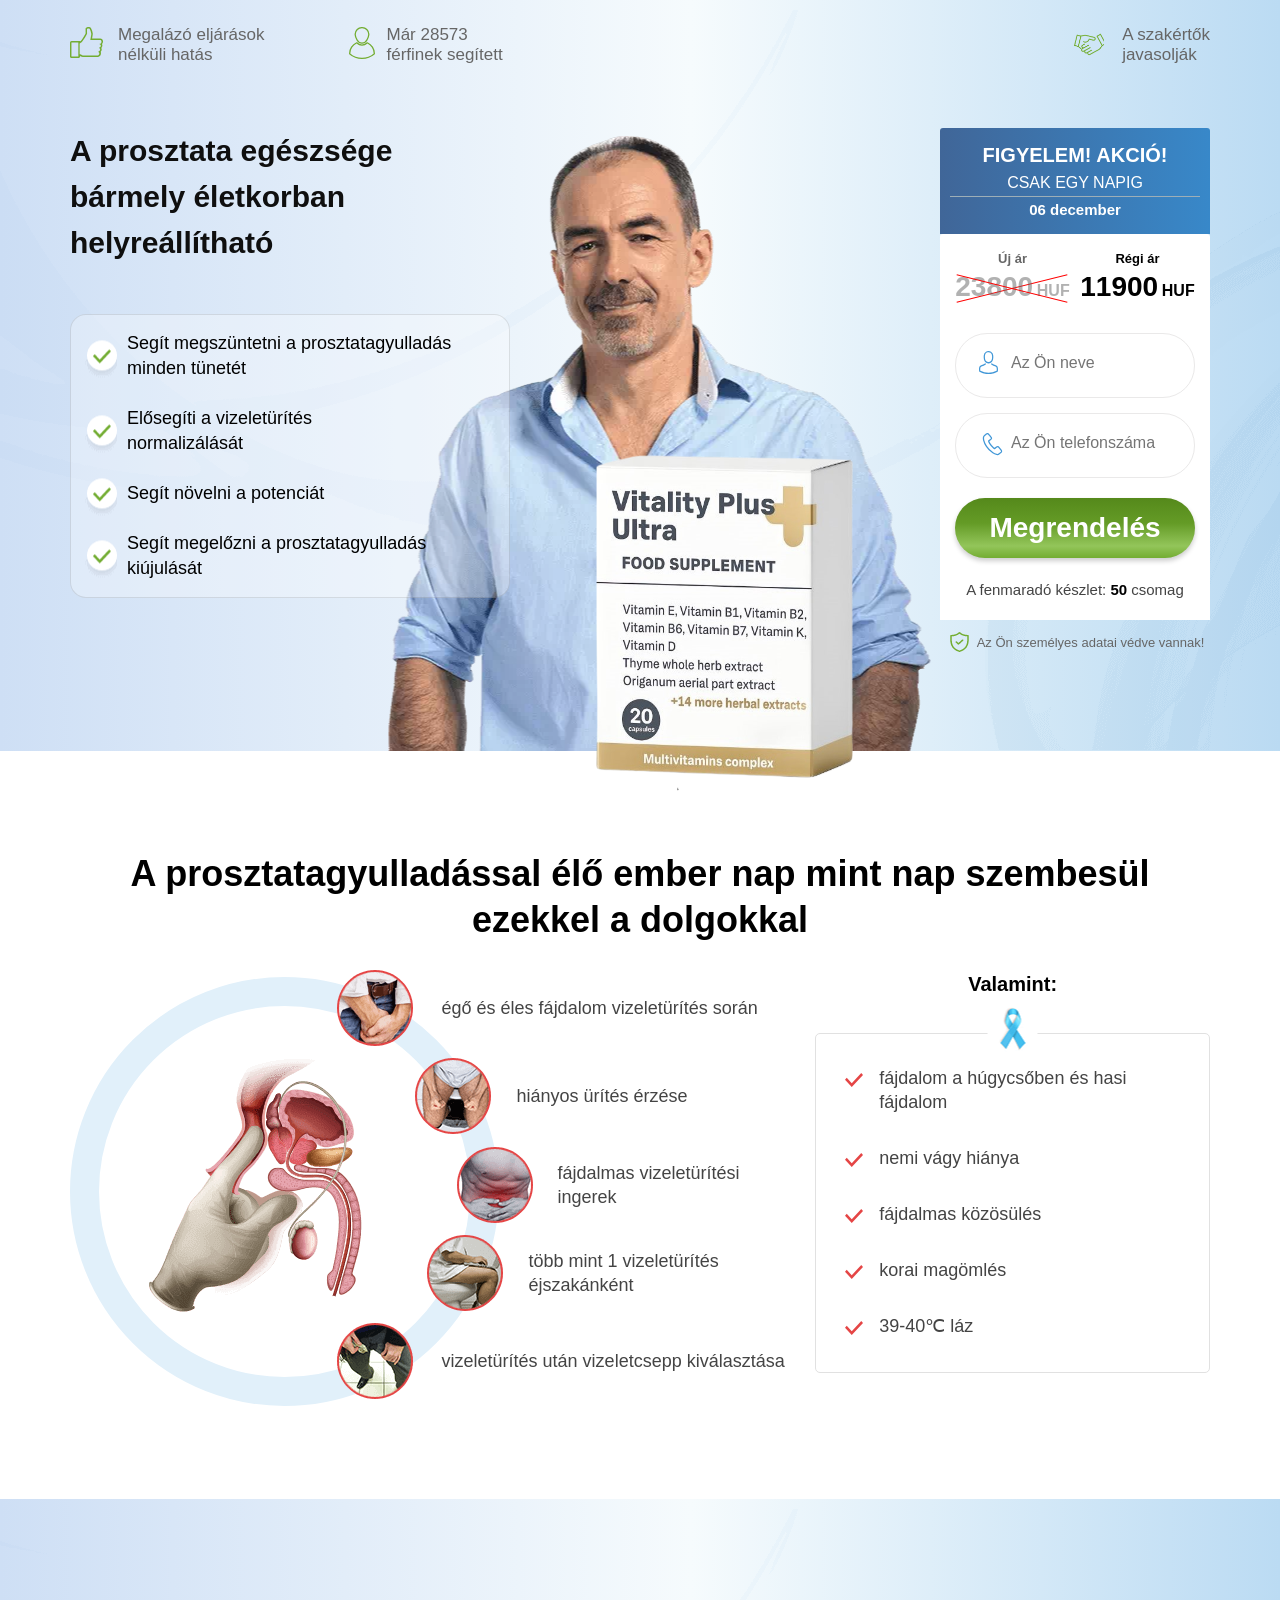
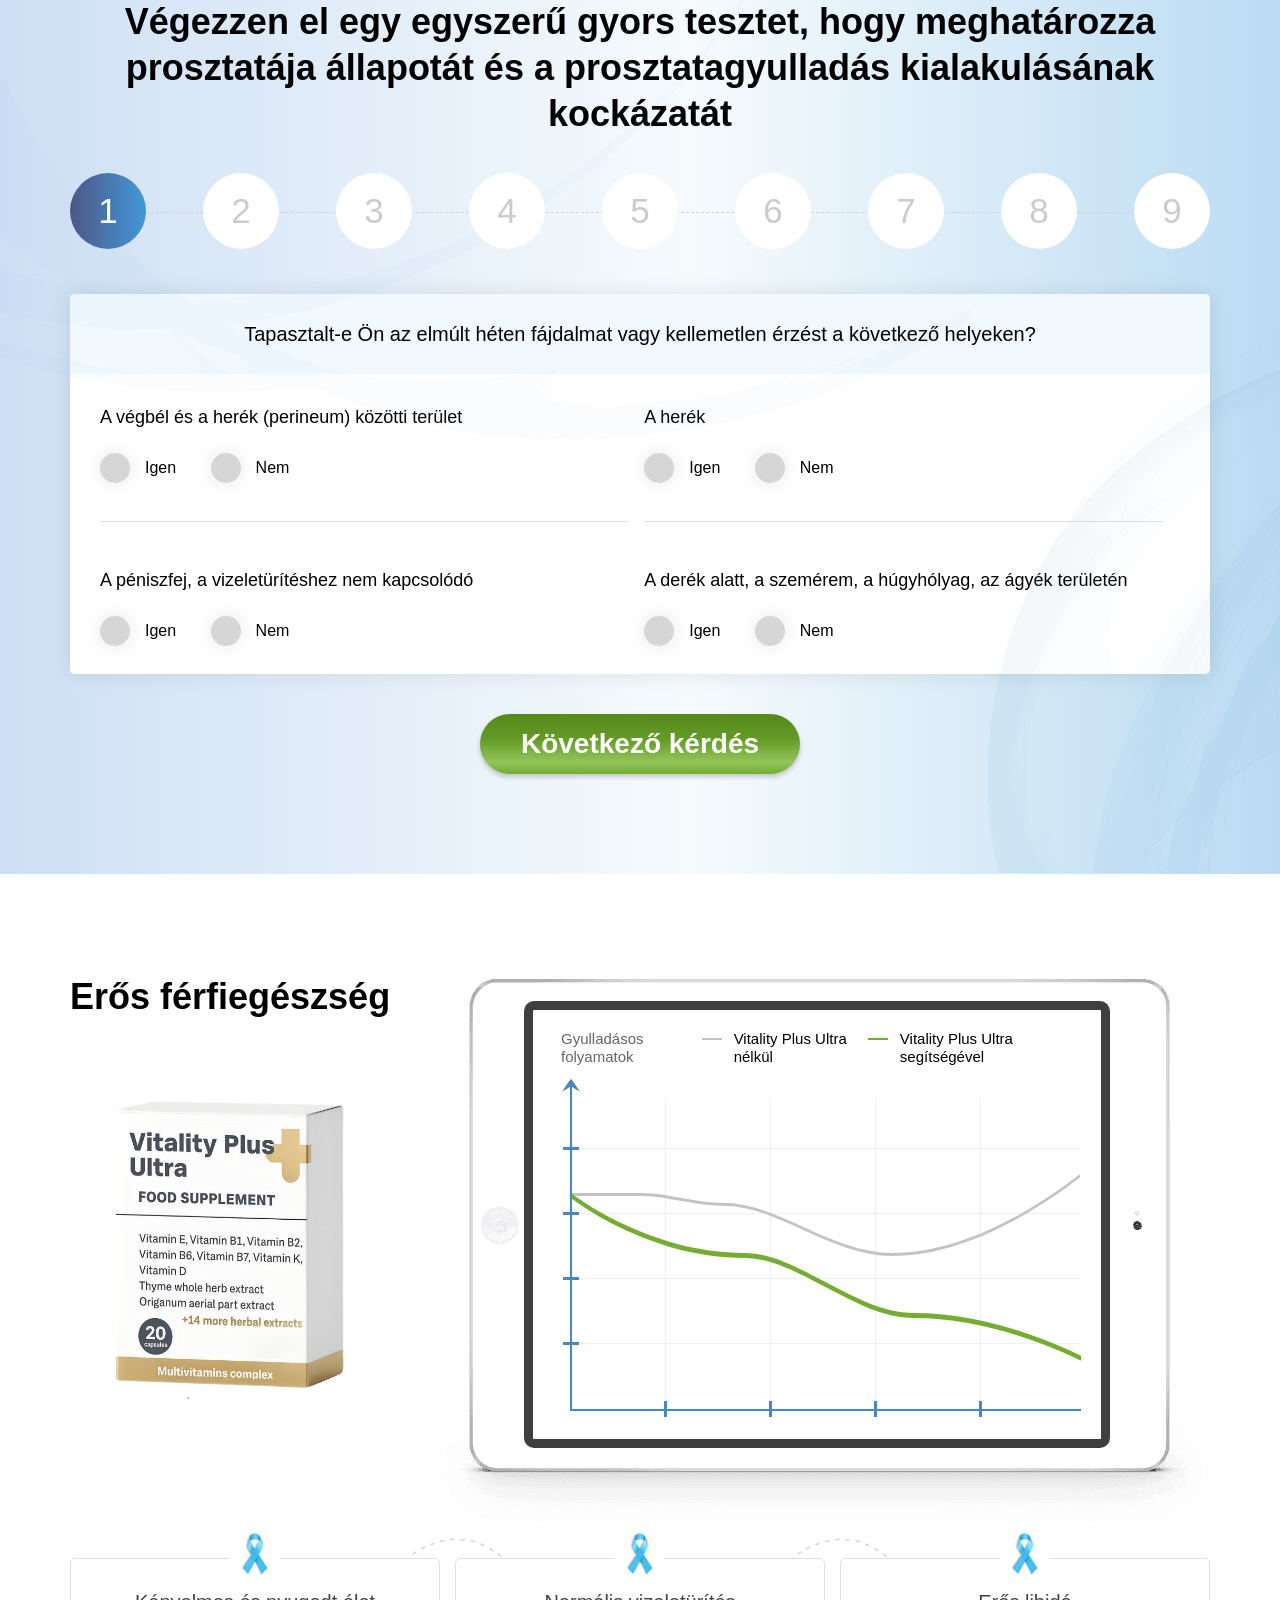
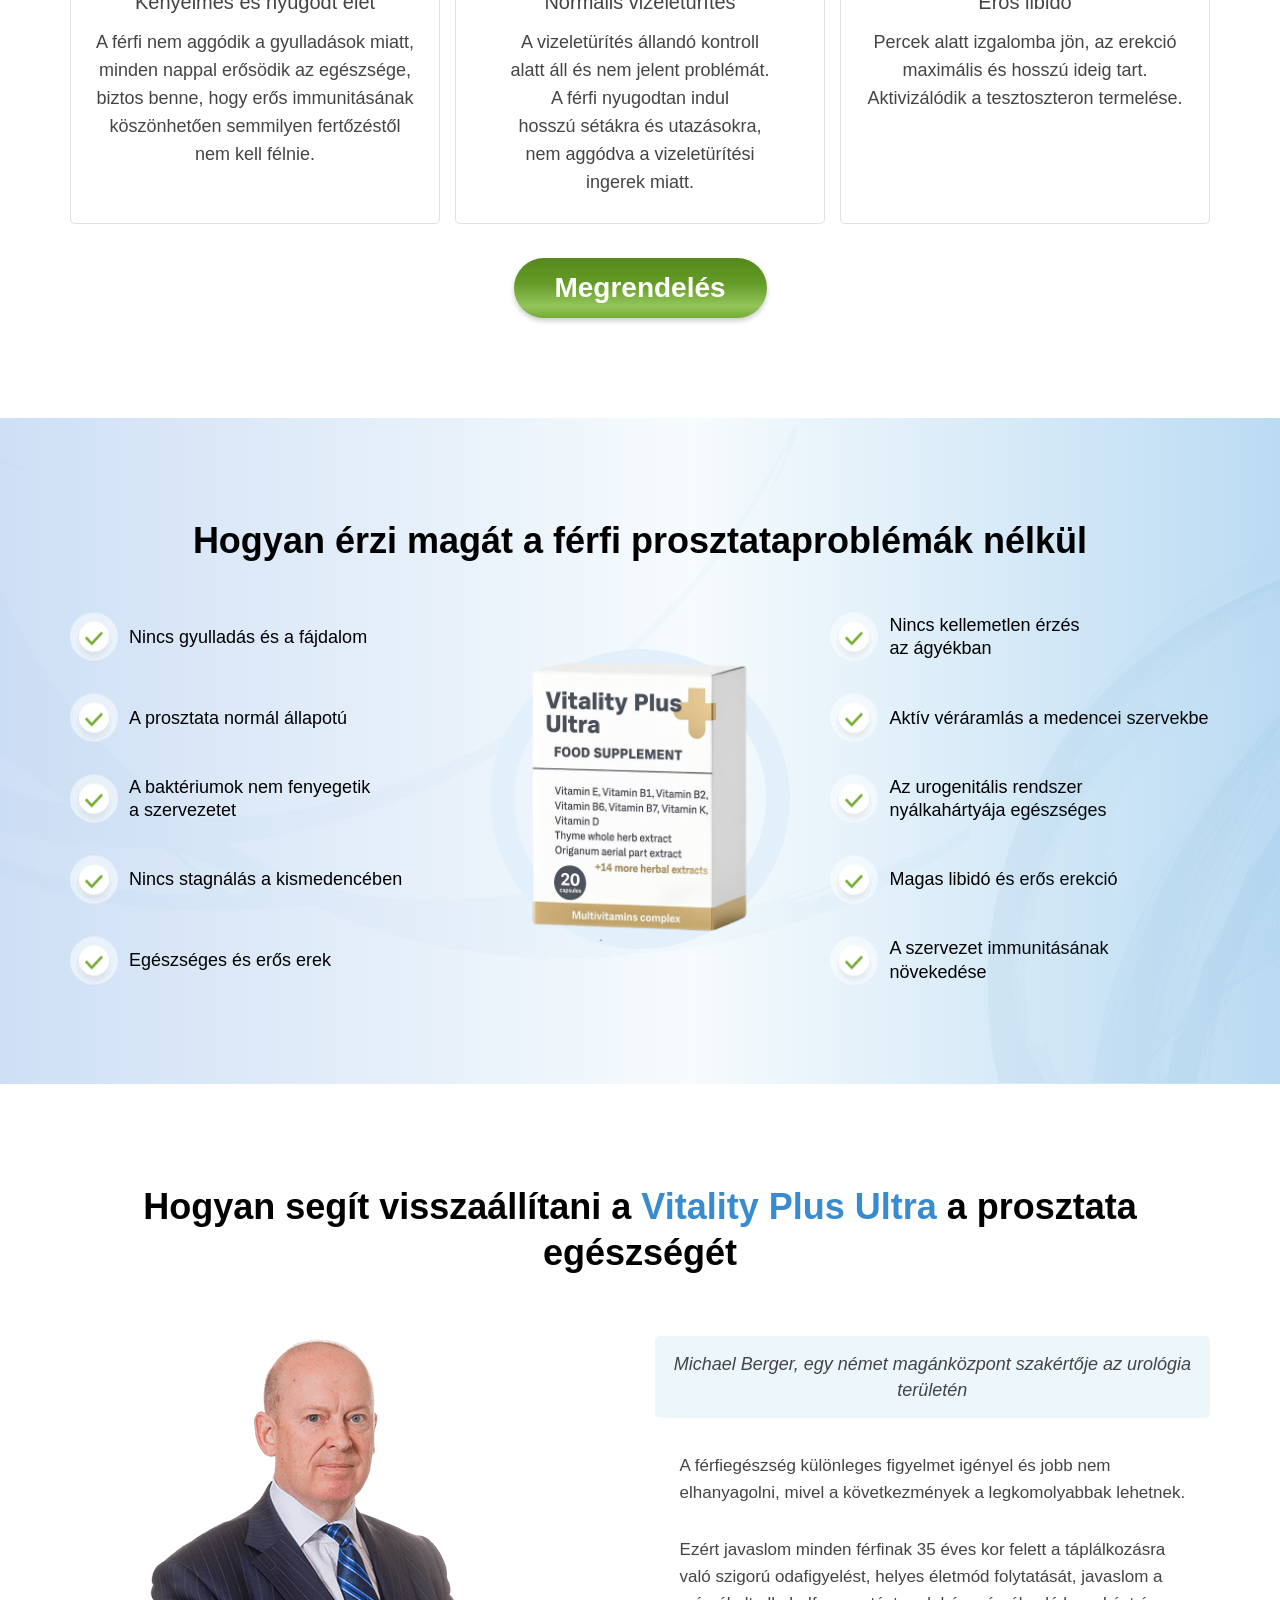
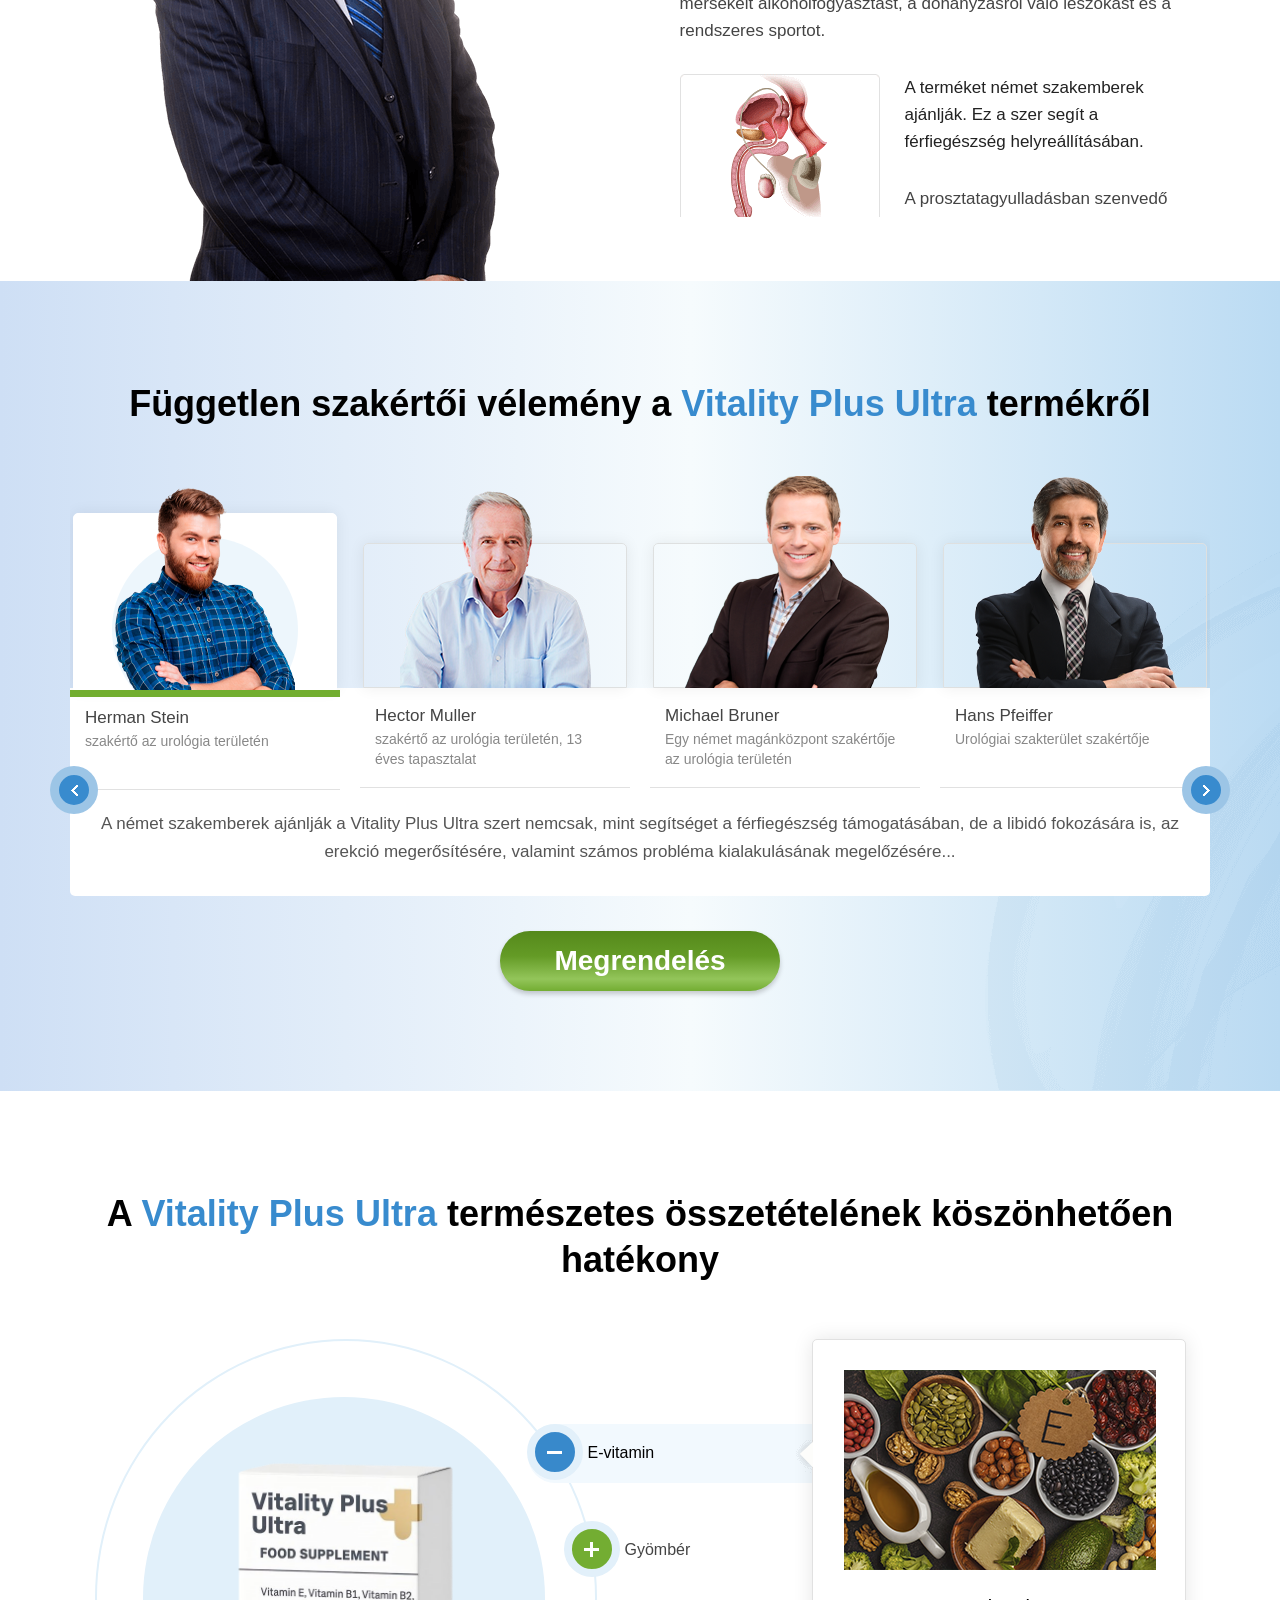
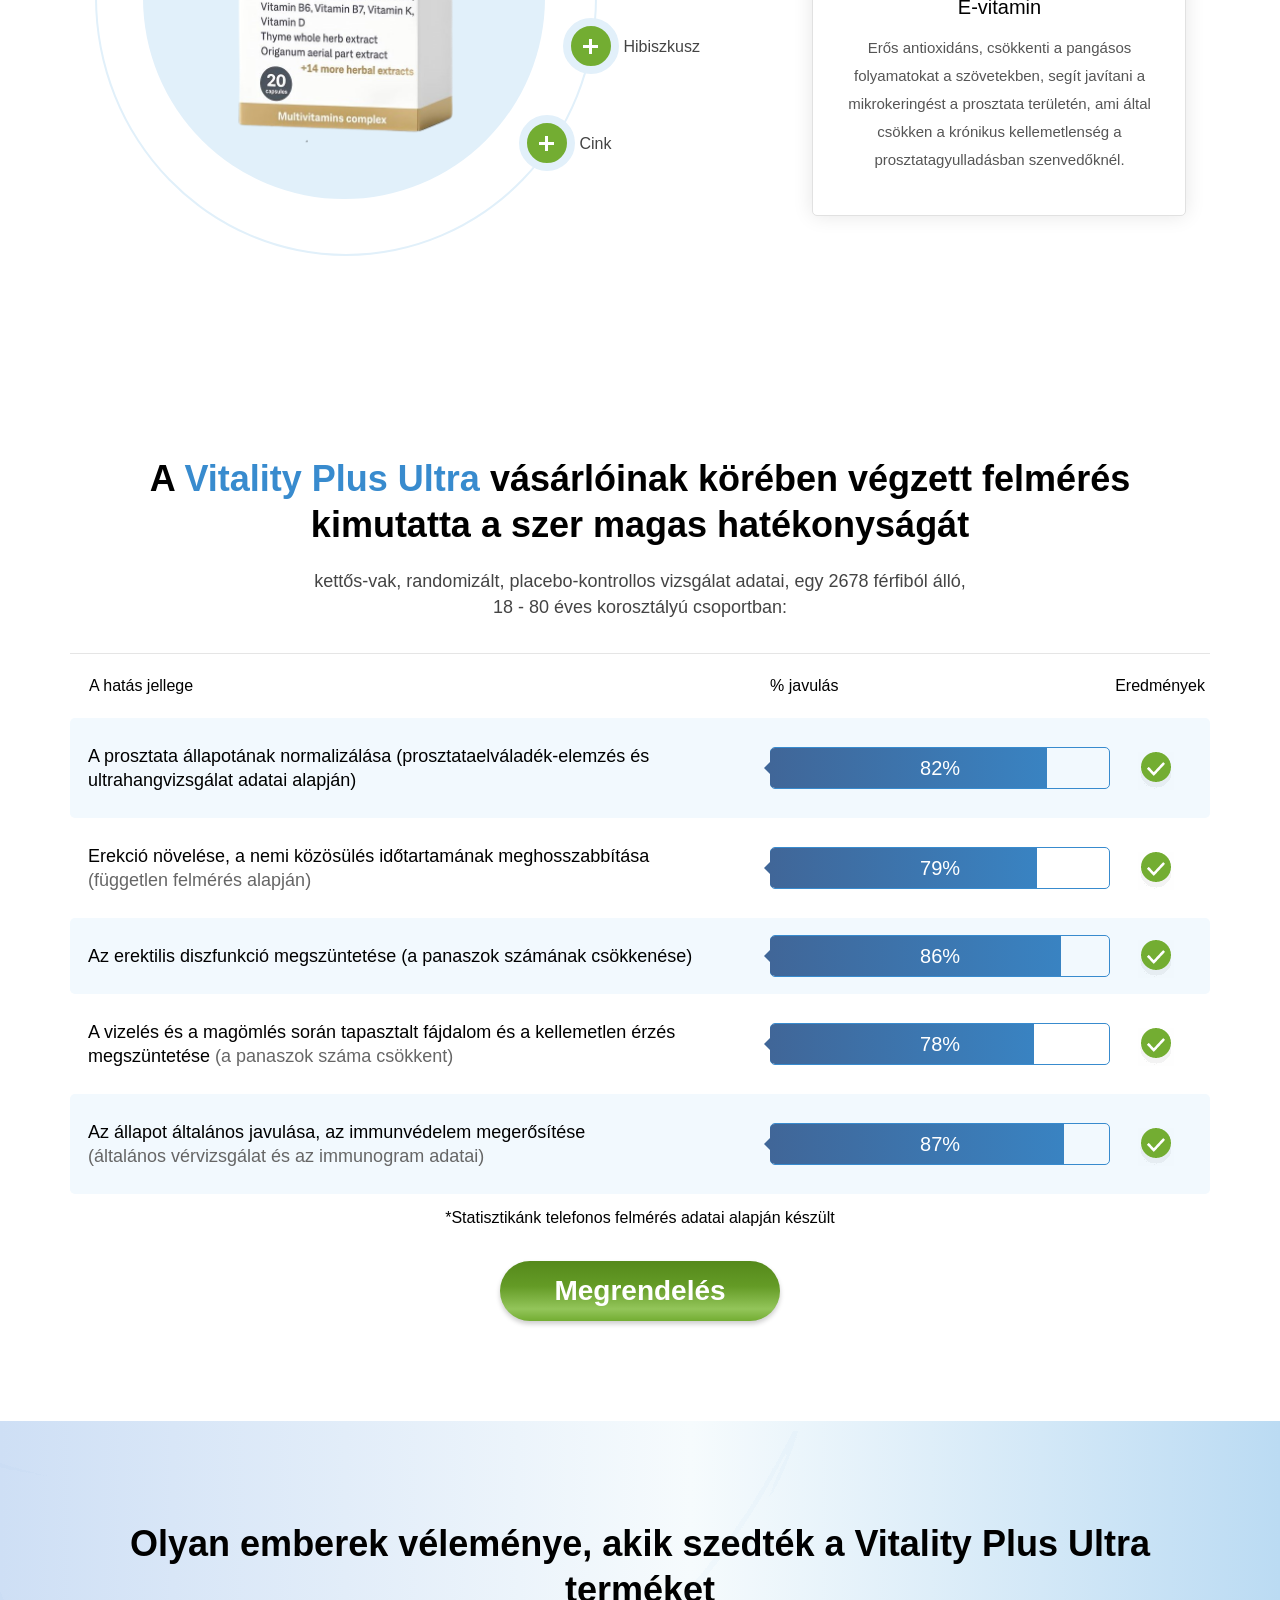
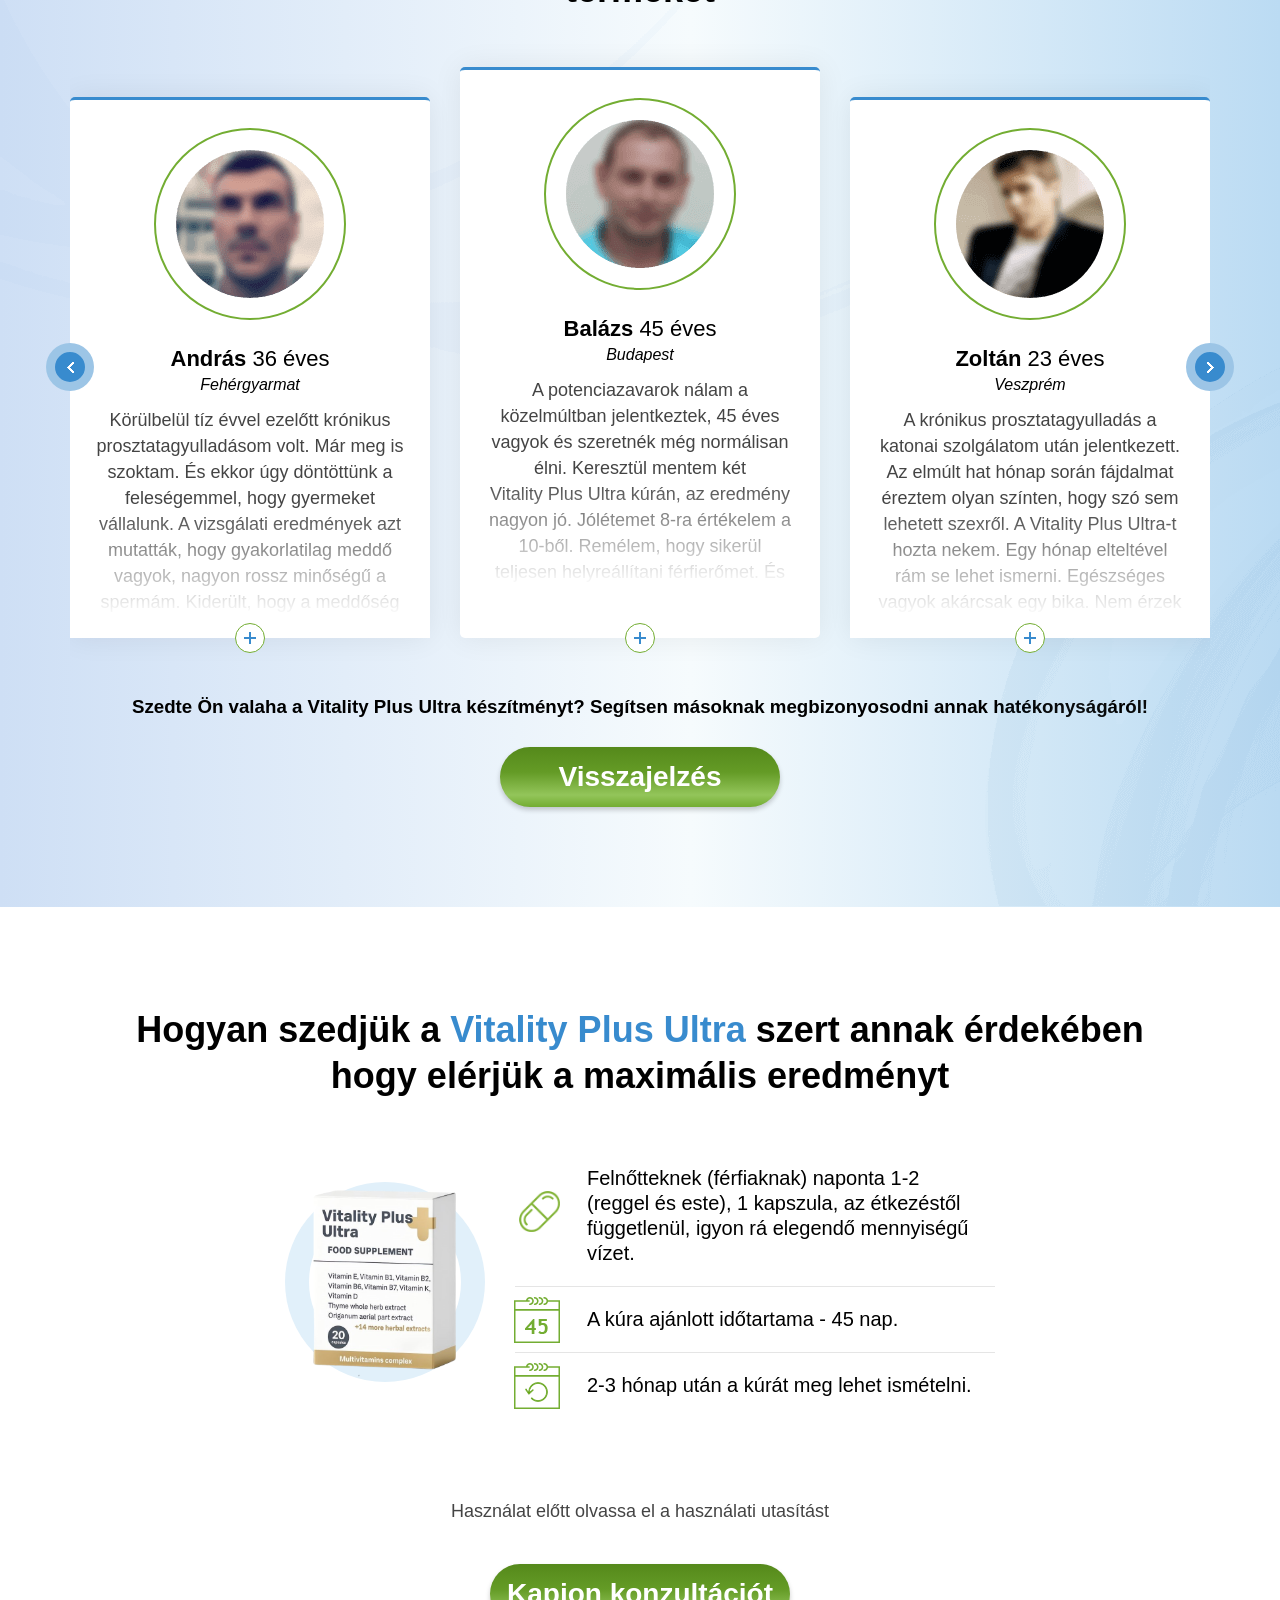
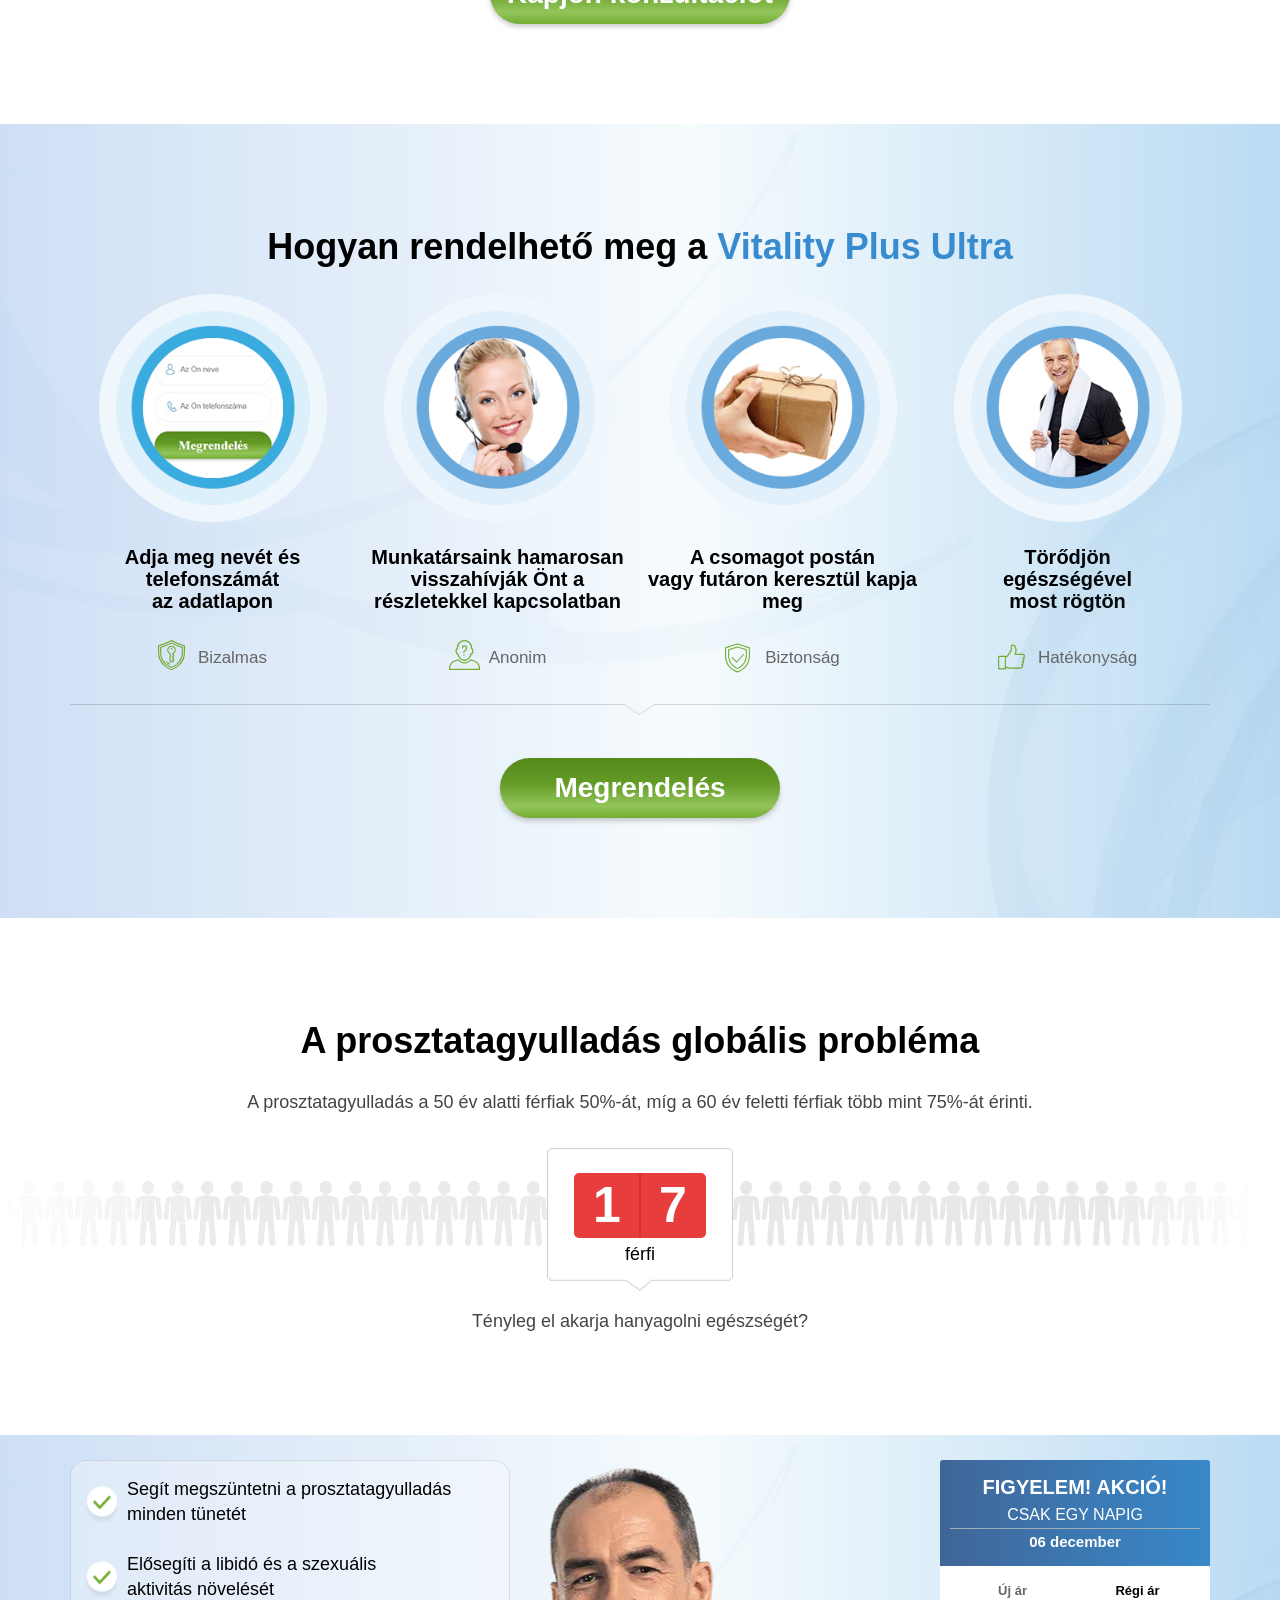
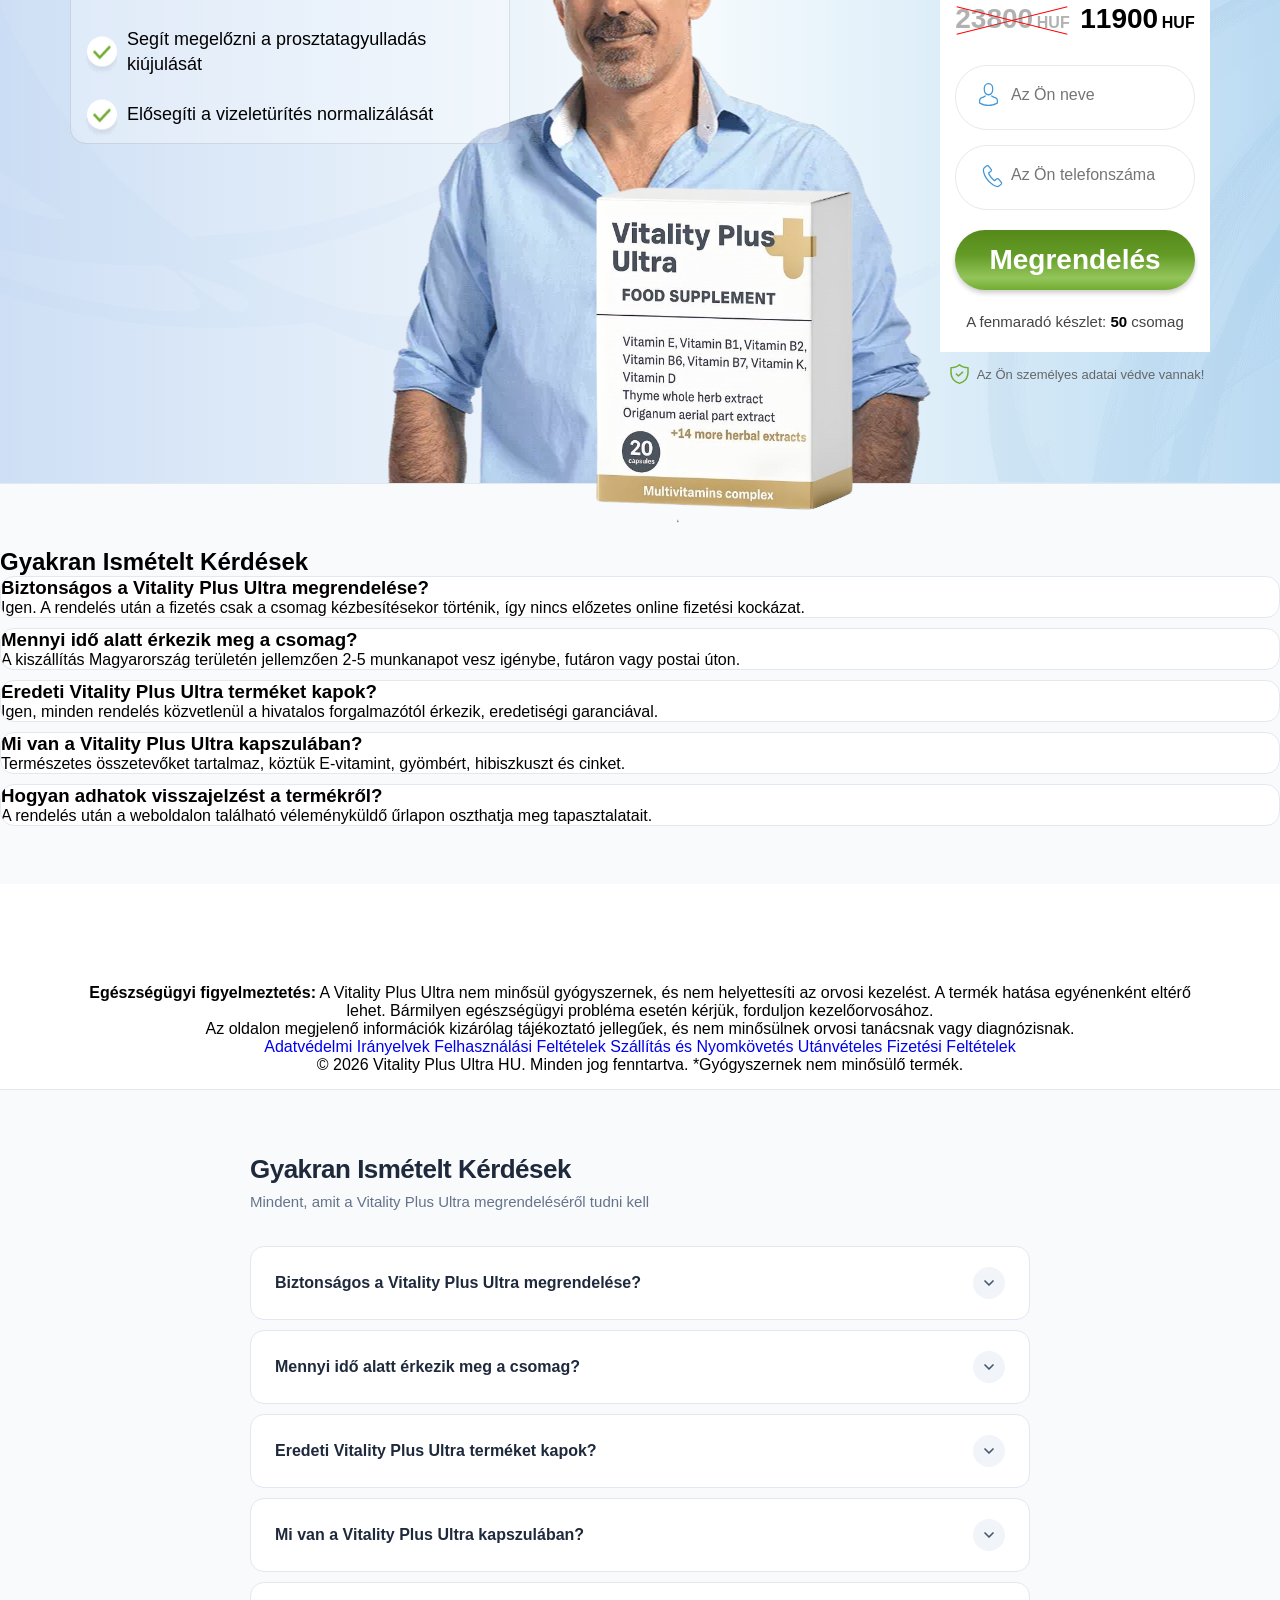
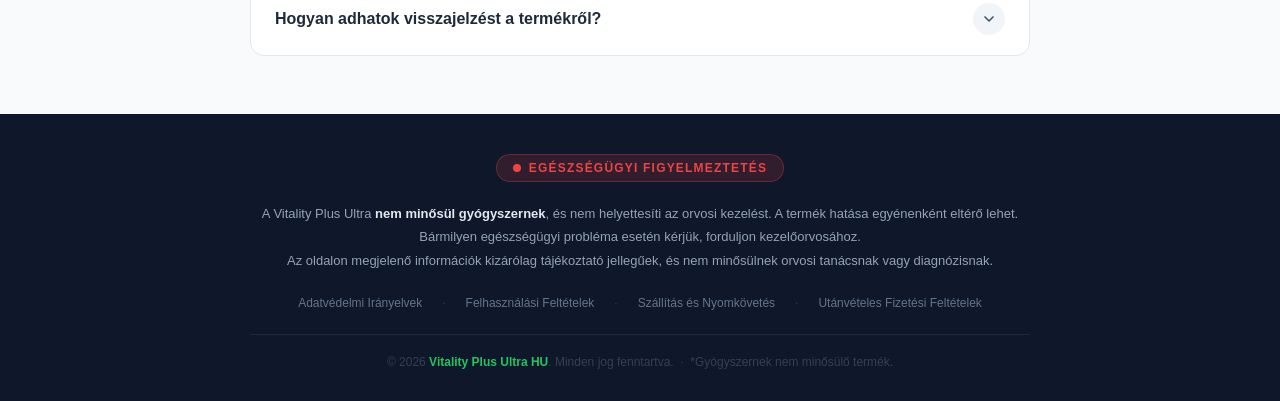
==== commit 9a7f1464: "feat: Add modern FAQ accordion and styled disclaimer footer in Hungarian" ====
--- a/index.html
+++ b/index.html
@@ -2228,4 +2228,317 @@
     });
 })();
 </script>
+
+<!-- ══════════════════════════════════════
+     FAQ SANFONA + DISCLAIMER
+══════════════════════════════════════ -->
+<style>
+  /* ── FAQ ── */
+  .faq-section {
+    background: #f8fafc;
+    border-top: 1px solid #e2e8f0;
+    padding: 64px 0 48px;
+    font-family: 'Roboto', Arial, sans-serif;
+  }
+  .faq-section .faq-container {
+    max-width: 820px;
+    margin: 0 auto;
+    padding: 0 20px;
+  }
+  .faq-section .faq-title {
+    font-size: 26px;
+    font-weight: 800;
+    color: #1e293b;
+    margin-bottom: 8px;
+    letter-spacing: -.02em;
+  }
+  .faq-section .faq-subtitle {
+    font-size: 15px;
+    color: #64748b;
+    margin-bottom: 36px;
+  }
+  .faq-item {
+    background: #fff;
+    border: 1.5px solid #e2e8f0;
+    border-radius: 14px;
+    margin-bottom: 10px;
+    overflow: hidden;
+    transition: box-shadow .25s, border-color .25s;
+  }
+  .faq-item:hover {
+    border-color: #94a3b8;
+    box-shadow: 0 4px 16px rgba(0,0,0,.07);
+  }
+  .faq-item.open {
+    border-color: #22c55e;
+    box-shadow: 0 4px 20px rgba(34,197,94,.12);
+  }
+  .faq-btn {
+    width: 100%;
+    background: none;
+    border: none;
+    cursor: pointer;
+    padding: 20px 24px;
+    display: flex;
+    align-items: center;
+    justify-content: space-between;
+    gap: 12px;
+    text-align: left;
+  }
+  .faq-btn__text {
+    font-size: 16px;
+    font-weight: 700;
+    color: #1e293b;
+    line-height: 1.4;
+    flex: 1;
+  }
+  .faq-btn__icon {
+    flex-shrink: 0;
+    width: 32px;
+    height: 32px;
+    border-radius: 50%;
+    background: #f1f5f9;
+    display: flex;
+    align-items: center;
+    justify-content: center;
+    transition: background .2s, transform .3s;
+  }
+  .faq-btn__icon svg {
+    width: 16px;
+    height: 16px;
+    stroke: #475569;
+    transition: transform .3s;
+  }
+  .faq-item.open .faq-btn__icon {
+    background: #dcfce7;
+    transform: rotate(0deg);
+  }
+  .faq-item.open .faq-btn__icon svg {
+    stroke: #16a34a;
+    transform: rotate(180deg);
+  }
+  .faq-answer {
+    max-height: 0;
+    overflow: hidden;
+    transition: max-height .35s cubic-bezier(.4,0,.2,1);
+  }
+  .faq-answer__inner {
+    padding: 0 24px 22px;
+    font-size: 15px;
+    color: #475569;
+    line-height: 1.7;
+    border-top: 1px solid #f1f5f9;
+    padding-top: 16px;
+  }
+
+  /* ── DISCLAIMER ── */
+  .disclaimer-section {
+    background: #0f172a;
+    padding: 40px 0 32px;
+    font-family: 'Roboto', Arial, sans-serif;
+  }
+  .disclaimer-container {
+    max-width: 820px;
+    margin: 0 auto;
+    padding: 0 20px;
+    text-align: center;
+  }
+  .disclaimer-badge {
+    display: inline-flex;
+    align-items: center;
+    gap: 8px;
+    background: rgba(239,68,68,.15);
+    border: 1px solid rgba(239,68,68,.3);
+    border-radius: 999px;
+    padding: 6px 16px;
+    margin-bottom: 20px;
+  }
+  .disclaimer-badge__dot {
+    width: 8px;
+    height: 8px;
+    background: #ef4444;
+    border-radius: 50%;
+  }
+  .disclaimer-badge__text {
+    font-size: 12px;
+    font-weight: 700;
+    text-transform: uppercase;
+    letter-spacing: .1em;
+    color: #ef4444;
+  }
+  .disclaimer-text {
+    font-size: 13px;
+    color: #94a3b8;
+    line-height: 1.8;
+    margin-bottom: 24px;
+  }
+  .disclaimer-text a {
+    color: #60a5fa;
+    text-decoration: none;
+    border-bottom: 1px solid rgba(96,165,250,.3);
+    transition: color .2s, border-color .2s;
+  }
+  .disclaimer-text a:hover {
+    color: #93c5fd;
+    border-color: rgba(147,197,253,.5);
+  }
+  .disclaimer-links {
+    display: flex;
+    align-items: center;
+    justify-content: center;
+    flex-wrap: wrap;
+    gap: 6px 20px;
+    margin-bottom: 24px;
+  }
+  .disclaimer-links a {
+    font-size: 12px;
+    color: #64748b;
+    text-decoration: none;
+    transition: color .2s;
+  }
+  .disclaimer-links a:hover { color: #94a3b8; }
+  .disclaimer-links__sep {
+    color: #334155;
+    font-size: 12px;
+  }
+  .disclaimer-copyright {
+    font-size: 12px;
+    color: #334155;
+    padding-top: 20px;
+    border-top: 1px solid #1e293b;
+  }
+  .disclaimer-copyright span {
+    color: #22c55e;
+    font-weight: 700;
+  }
+</style>
+
+<!-- FAQ -->
+<section class="faq-section">
+  <div class="faq-container">
+    <h2 class="faq-title">Gyakran Ismételt Kérdések</h2>
+    <p class="faq-subtitle">Mindent, amit a Vitality Plus Ultra megrendeléséről tudni kell</p>
+
+    <div class="faq-item">
+      <button class="faq-btn" aria-expanded="false">
+        <span class="faq-btn__text">Biztonságos a Vitality Plus Ultra megrendelése?</span>
+        <span class="faq-btn__icon">
+          <svg viewBox="0 0 24 24" fill="none" stroke-width="2.5" stroke-linecap="round" stroke-linejoin="round"><polyline points="6 9 12 15 18 9"/></svg>
+        </span>
+      </button>
+      <div class="faq-answer">
+        <div class="faq-answer__inner">
+          Igen. A rendelés után a fizetés csak a csomag kézbesítésekor történik, így <strong>nincs előzetes online fizetési kockázat</strong>. Az Ön adatait titkosított kapcsolaton kezeljük.
+        </div>
+      </div>
+    </div>
+
+    <div class="faq-item">
+      <button class="faq-btn" aria-expanded="false">
+        <span class="faq-btn__text">Mennyi idő alatt érkezik meg a csomag?</span>
+        <span class="faq-btn__icon">
+          <svg viewBox="0 0 24 24" fill="none" stroke-width="2.5" stroke-linecap="round" stroke-linejoin="round"><polyline points="6 9 12 15 18 9"/></svg>
+        </span>
+      </button>
+      <div class="faq-answer">
+        <div class="faq-answer__inner">
+          A kézbesítés Magyarország területén általában <strong>2–5 munkanapot</strong> vesz igénybe, futáron vagy postai úton. Pontosabb szállítási időpontot a termékspecialistánk fog egyeztetni Önnel.
+        </div>
+      </div>
+    </div>
+
+    <div class="faq-item">
+      <button class="faq-btn" aria-expanded="false">
+        <span class="faq-btn__text">Eredeti Vitality Plus Ultra terméket kapok?</span>
+        <span class="faq-btn__icon">
+          <svg viewBox="0 0 24 24" fill="none" stroke-width="2.5" stroke-linecap="round" stroke-linejoin="round"><polyline points="6 9 12 15 18 9"/></svg>
+        </span>
+      </button>
+      <div class="faq-answer">
+        <div class="faq-answer__inner">
+          Igen. Minden rendelés közvetlenül a <strong>hivatalos forgalmazótól</strong> érkezik, eredetiségi garanciával és sértetlen gyári csomagolásban. Nem forgalmazunk másolatokat vagy utánzatokat.
+        </div>
+      </div>
+    </div>
+
+    <div class="faq-item">
+      <button class="faq-btn" aria-expanded="false">
+        <span class="faq-btn__text">Mi van a Vitality Plus Ultra kapszulában?</span>
+        <span class="faq-btn__icon">
+          <svg viewBox="0 0 24 24" fill="none" stroke-width="2.5" stroke-linecap="round" stroke-linejoin="round"><polyline points="6 9 12 15 18 9"/></svg>
+        </span>
+      </button>
+      <div class="faq-answer">
+        <div class="faq-answer__inner">
+          A Vitality Plus Ultra természetes összetevőket tartalmaz, köztük <strong>E-vitamint, gyömbért, hibiszkuszt és cinket</strong>. Összes összetevő klinikailag tesztelt, és az Európai Uniós előírásoknak megfelelő.
+        </div>
+      </div>
+    </div>
+
+    <div class="faq-item">
+      <button class="faq-btn" aria-expanded="false">
+        <span class="faq-btn__text">Hogyan adhatok visszajelzést a termékről?</span>
+        <span class="faq-btn__icon">
+          <svg viewBox="0 0 24 24" fill="none" stroke-width="2.5" stroke-linecap="round" stroke-linejoin="round"><polyline points="6 9 12 15 18 9"/></svg>
+        </span>
+      </button>
+      <div class="faq-answer">
+        <div class="faq-answer__inner">
+          A rendelés után a weboldalon található véleményküldő űrlapon oszthatja meg tapasztalatait. Minden visszajelzést nagyra értékelünk — ezek segítenek folyamatosan javítani a termékünket és szolgáltatásunkat.
+        </div>
+      </div>
+    </div>
+  </div>
+</section>
+
+<!-- DISCLAIMER -->
+<footer class="disclaimer-section">
+  <div class="disclaimer-container">
+    <div class="disclaimer-badge">
+      <div class="disclaimer-badge__dot"></div>
+      <span class="disclaimer-badge__text">Egészségügyi figyelmeztetés</span>
+    </div>
+    <p class="disclaimer-text">
+      A Vitality Plus Ultra <strong style="color:#e2e8f0;">nem minősül gyógyszernek</strong>, és nem helyettesíti az orvosi kezelést. A termék hatása egyénenként eltérő lehet. Bármilyen egészségügyi probléma esetén kérjük, forduljon kezelőorvosához.<br>
+      Az oldalon megjelenő információk kizárólag tájékoztató jellegűek, és nem minősülnek orvosi tanácsnak vagy diagnózisnak.
+    </p>
+    <div class="disclaimer-links">
+      <a href="#">Adatvédelmi Irányelvek</a>
+      <span class="disclaimer-links__sep">·</span>
+      <a href="#">Felhasználási Feltételek</a>
+      <span class="disclaimer-links__sep">·</span>
+      <a href="#">Szállítás és Nyomkövetés</a>
+      <span class="disclaimer-links__sep">·</span>
+      <a href="#">Utánvételes Fizetési Feltételek</a>
+    </div>
+    <div class="disclaimer-copyright">
+      © 2026 <span>Vitality Plus Ultra HU</span>. Minden jog fenntartva. &nbsp;·&nbsp; *Gyógyszernek nem minősülő termék.
+    </div>
+  </div>
+</footer>
+
+<script>
+  // FAQ accordion
+  document.querySelectorAll('.faq-btn').forEach(function(btn) {
+    btn.addEventListener('click', function() {
+      var item = btn.closest('.faq-item');
+      var answer = item.querySelector('.faq-answer');
+      var isOpen = item.classList.contains('open');
+
+      // close all
+      document.querySelectorAll('.faq-item').forEach(function(i) {
+        i.classList.remove('open');
+        i.querySelector('.faq-answer').style.maxHeight = '0';
+        i.querySelector('.faq-btn').setAttribute('aria-expanded', 'false');
+      });
+
+      // open clicked if it was closed
+      if (!isOpen) {
+        item.classList.add('open');
+        answer.style.maxHeight = answer.scrollHeight + 'px';
+        btn.setAttribute('aria-expanded', 'true');
+      }
+    });
+  });
+</script>
 </body></html>
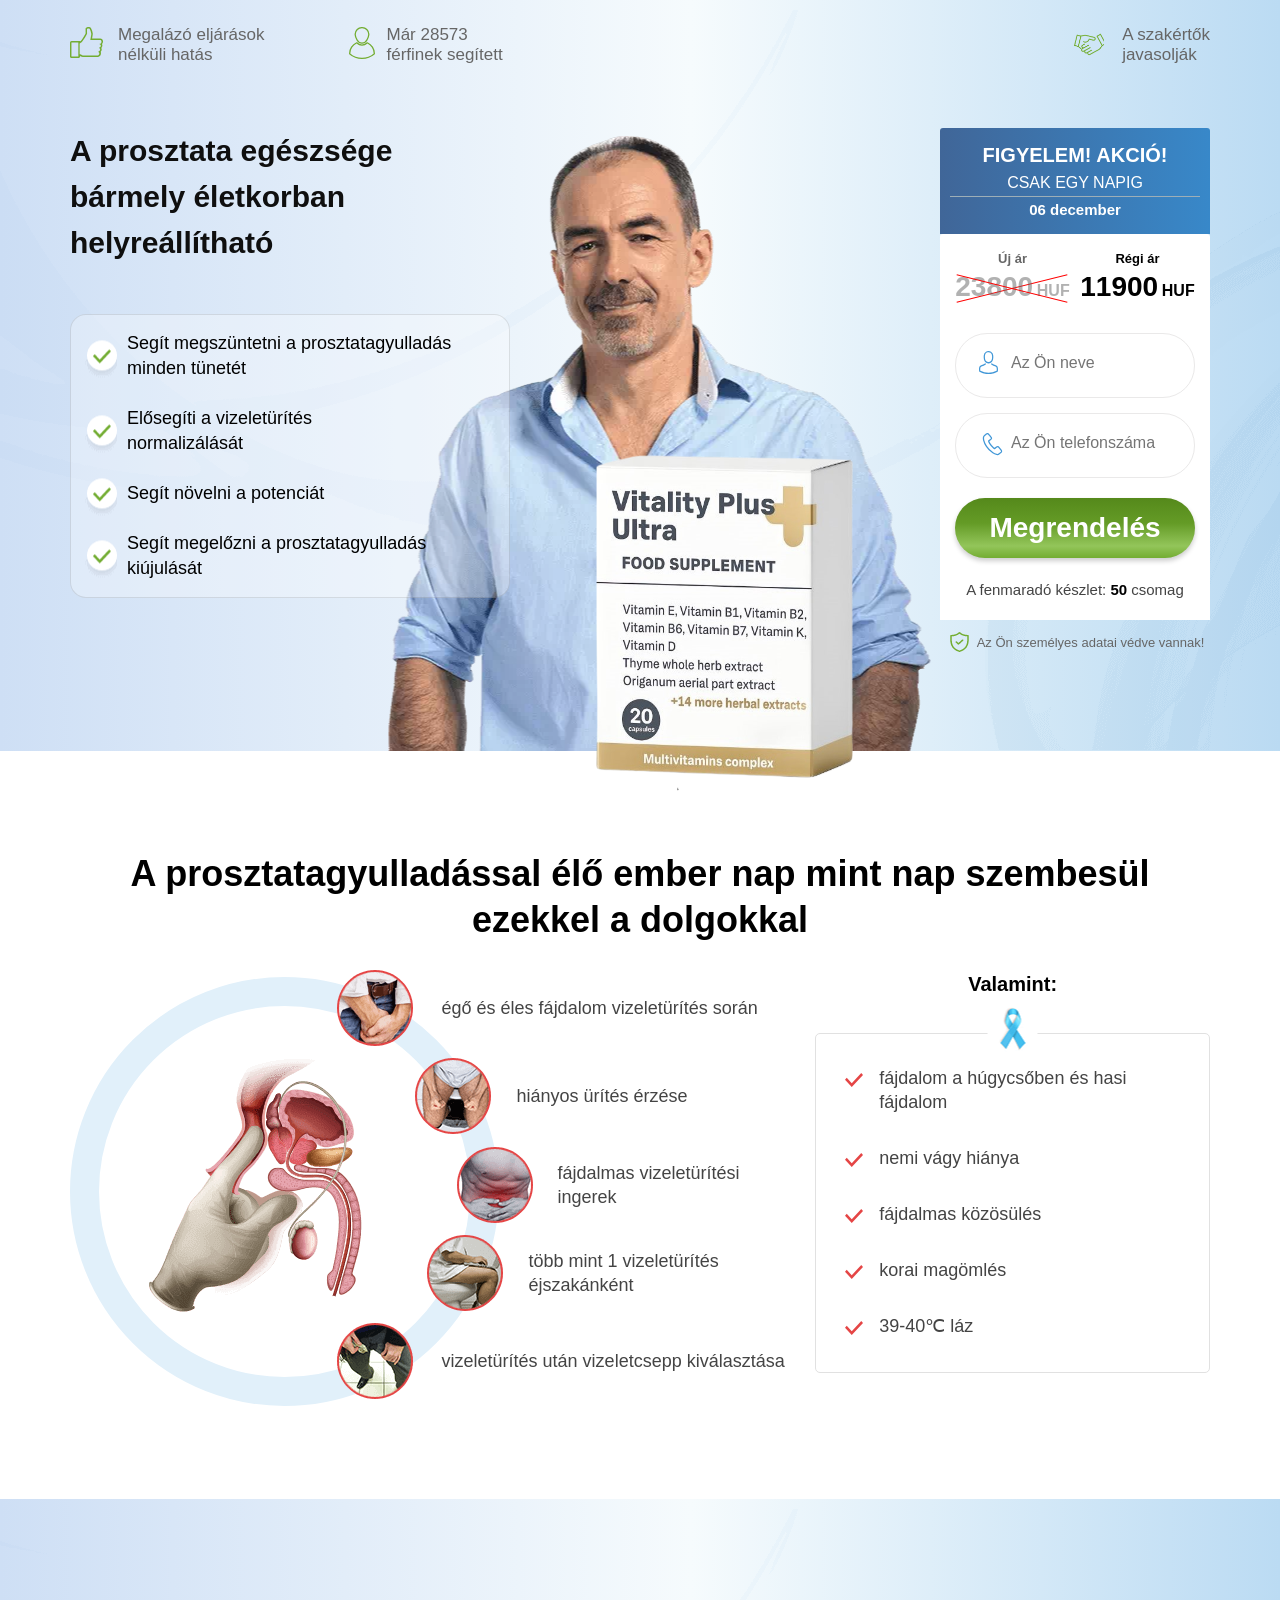
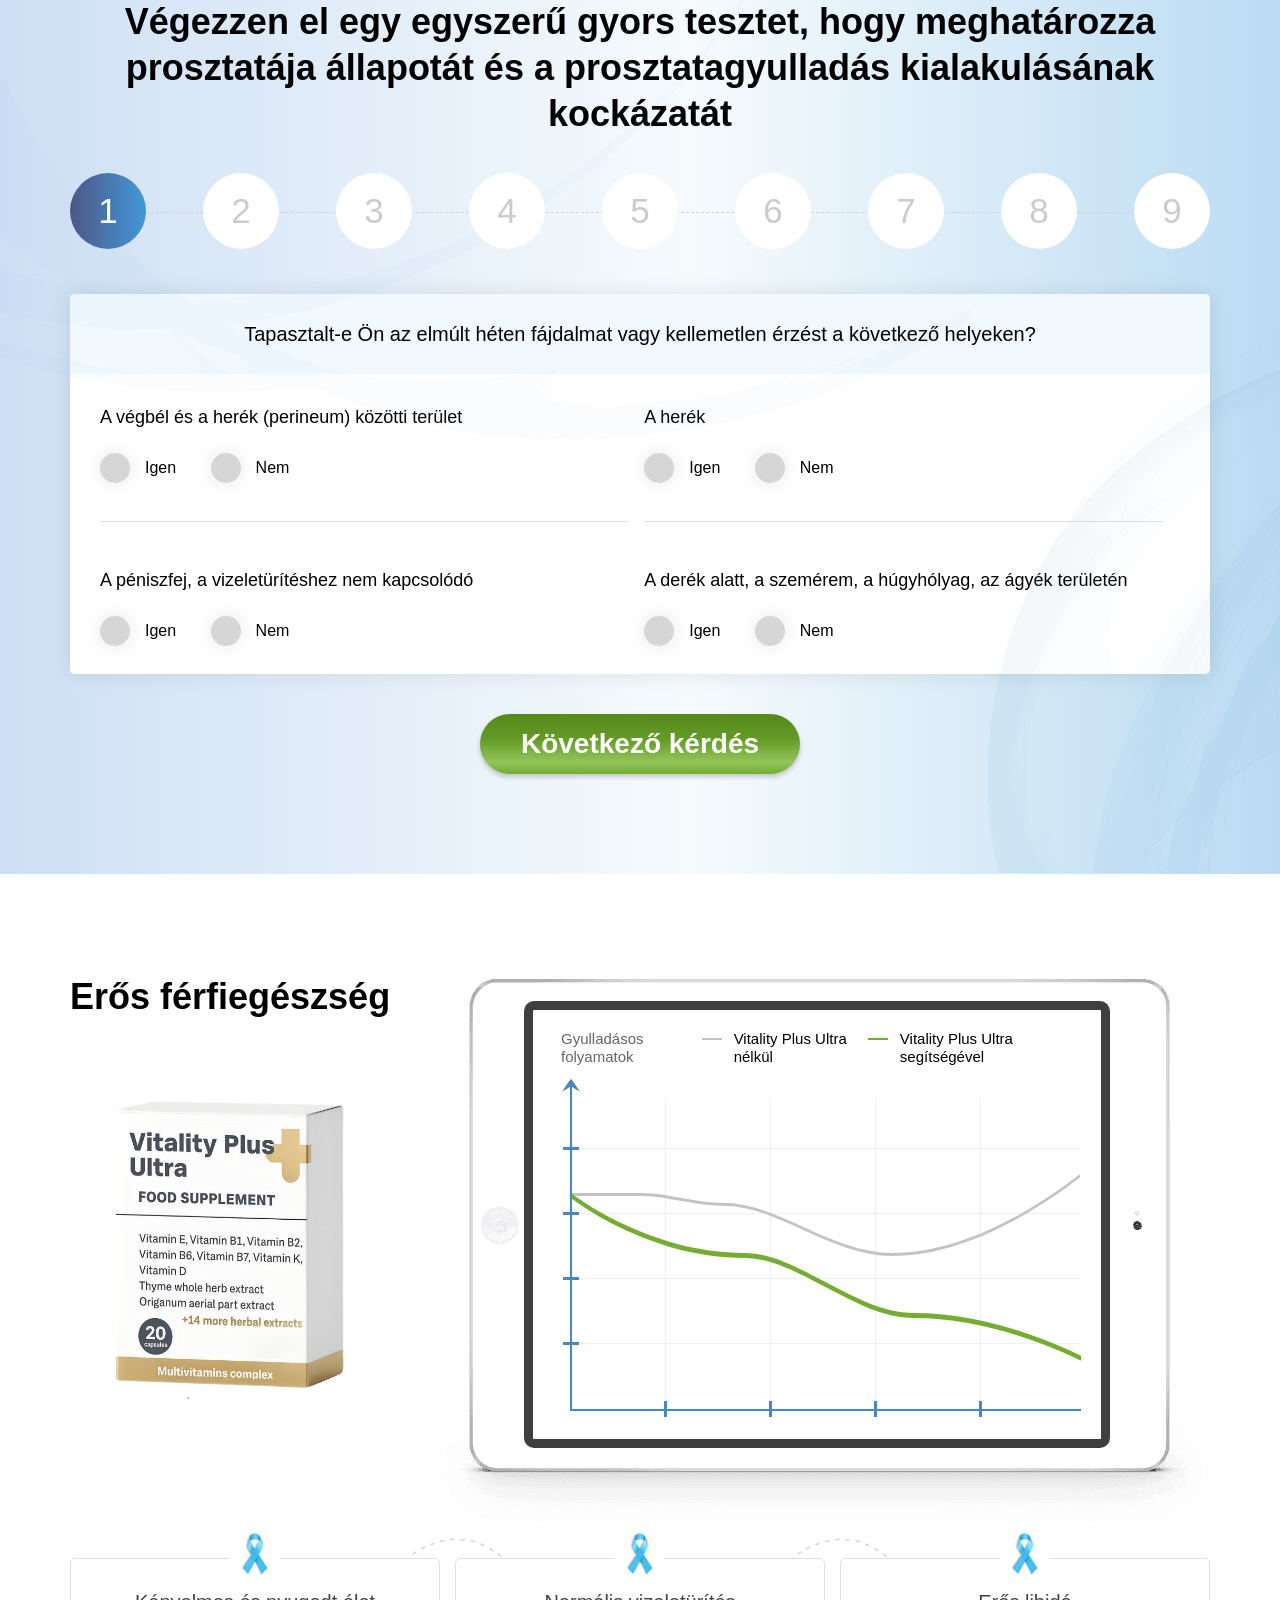
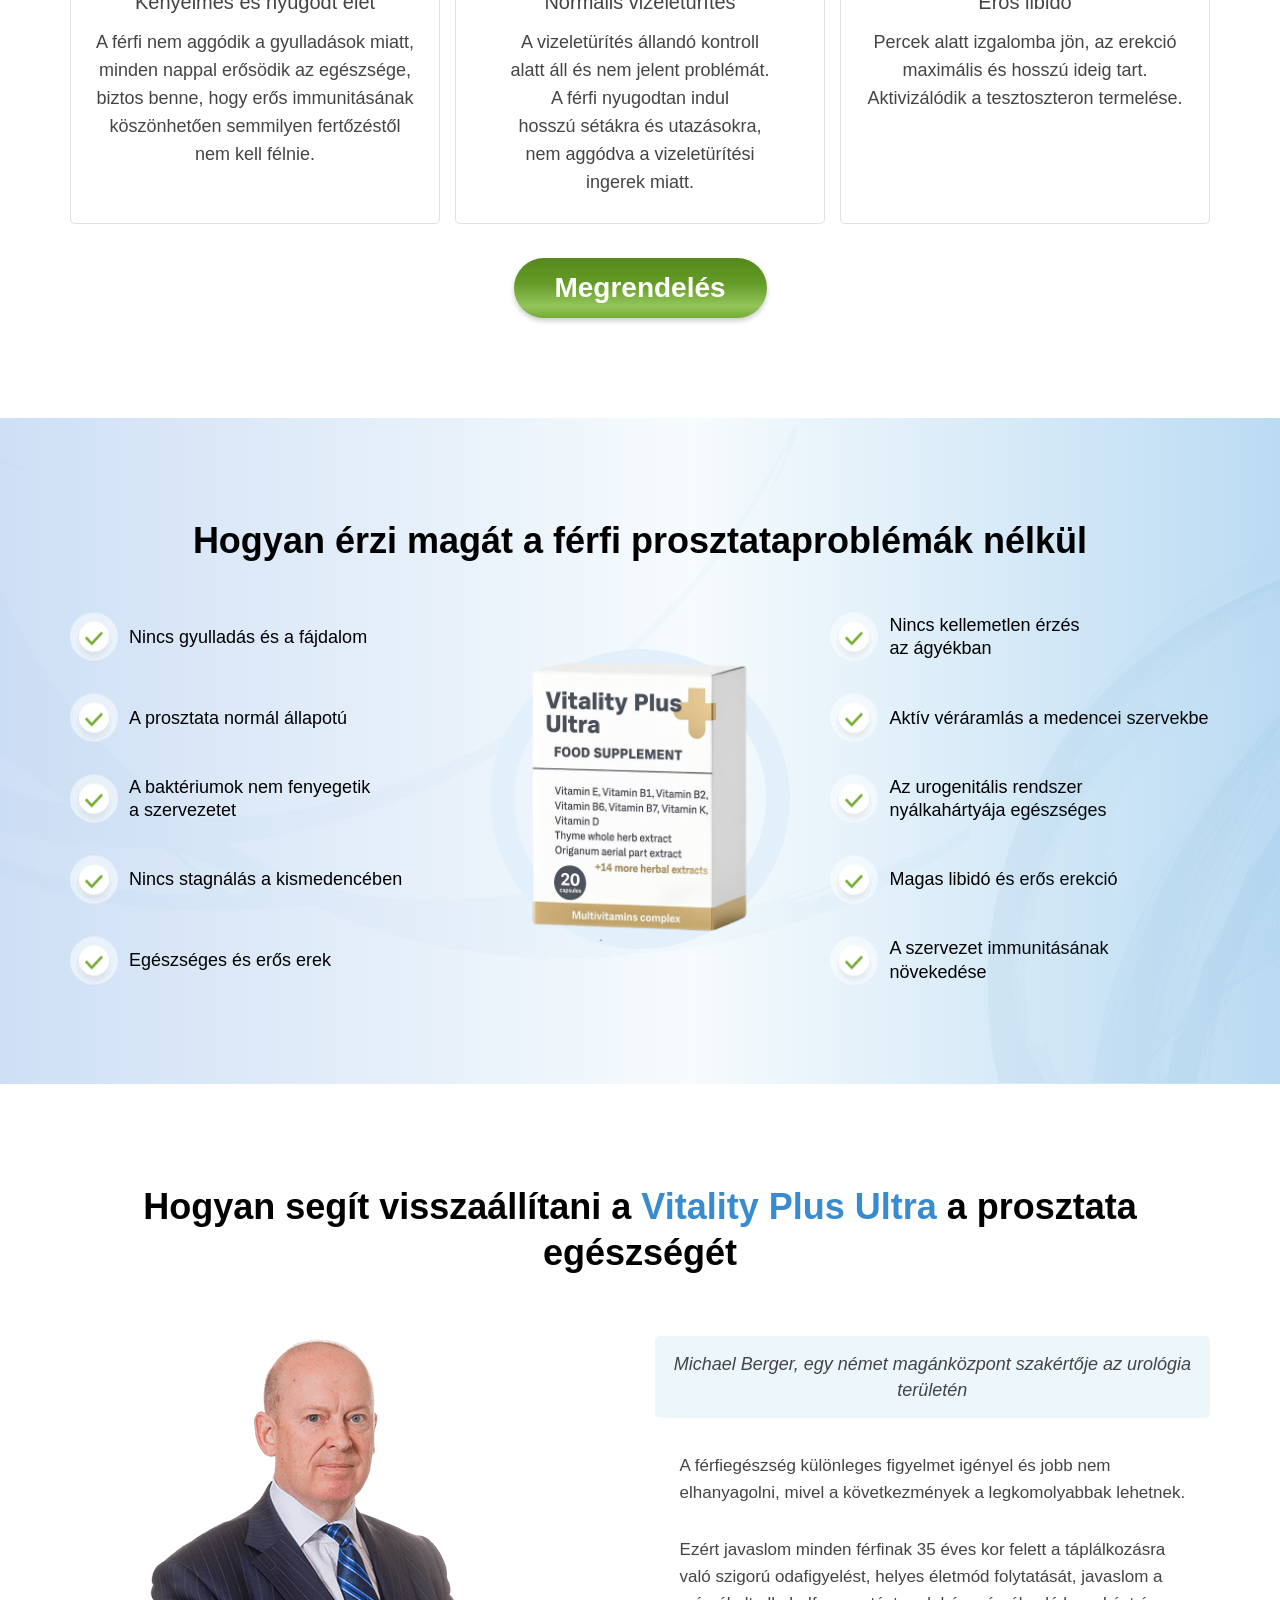
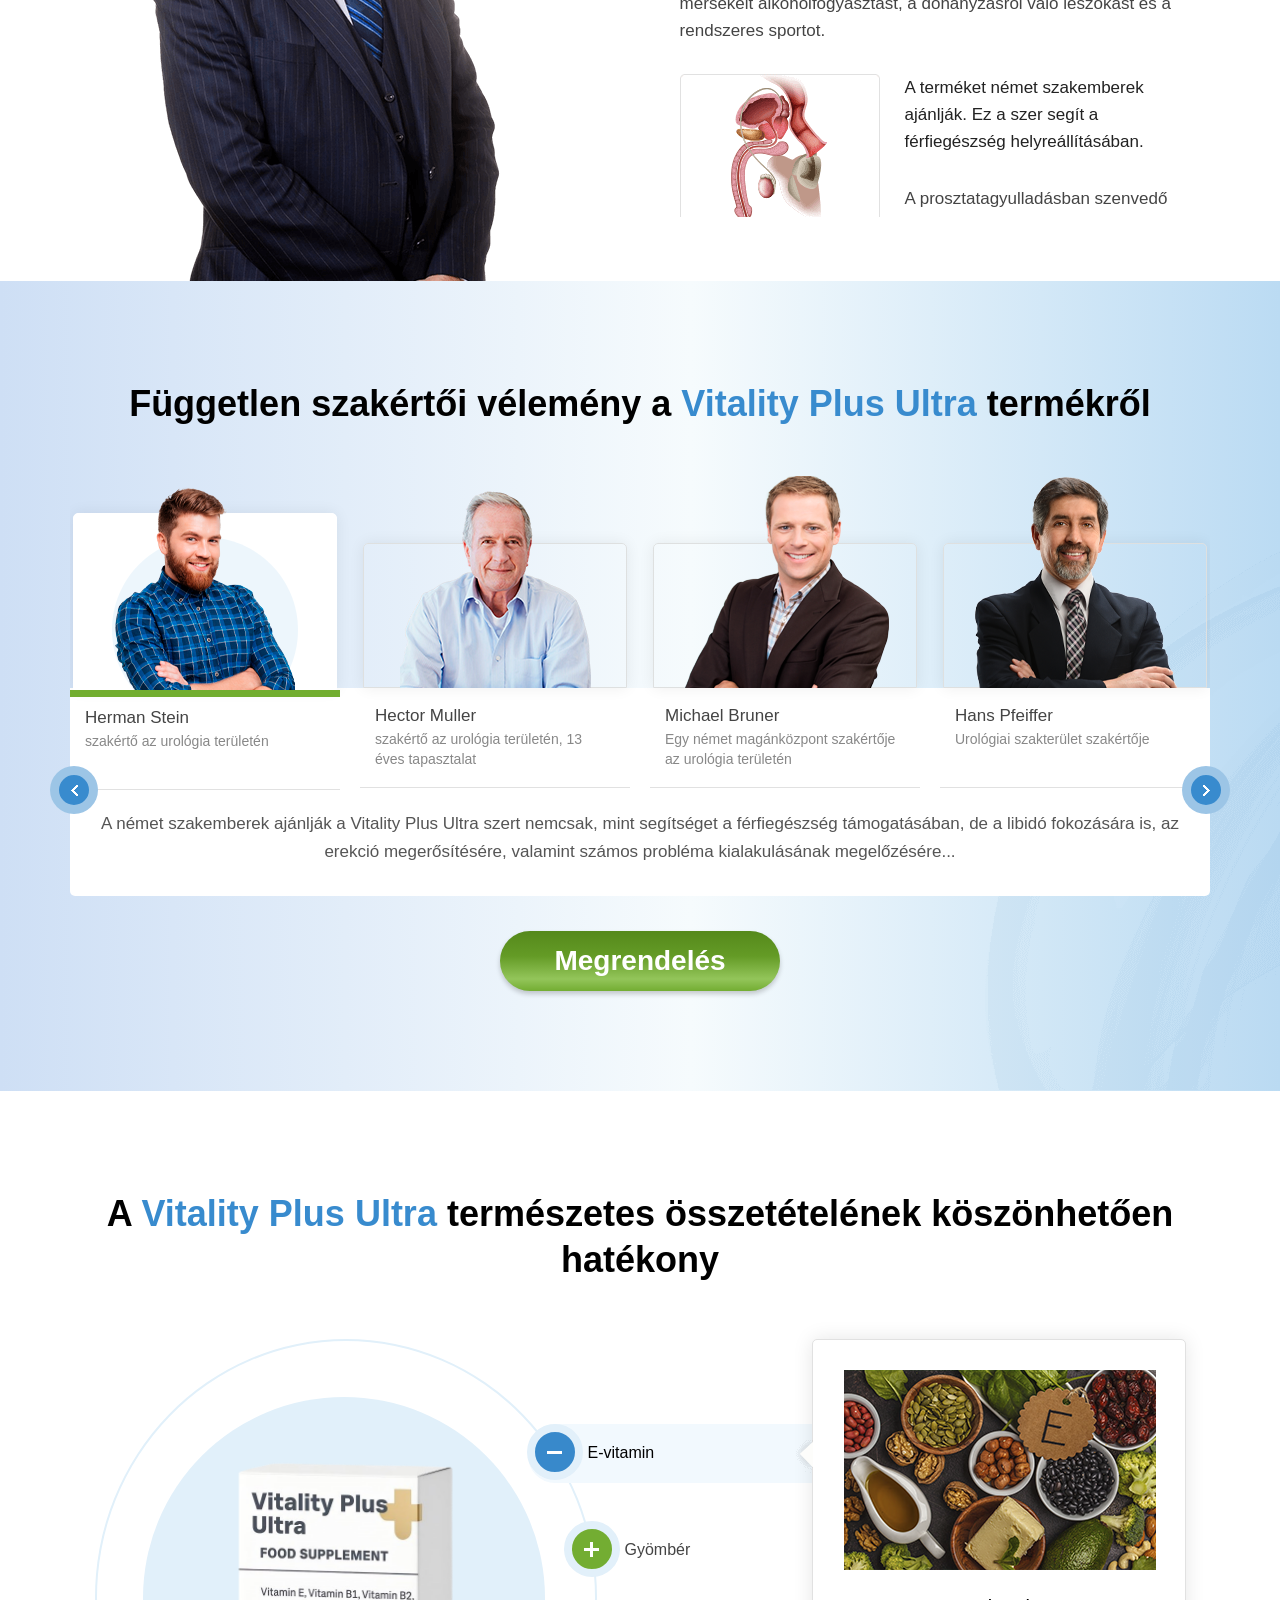
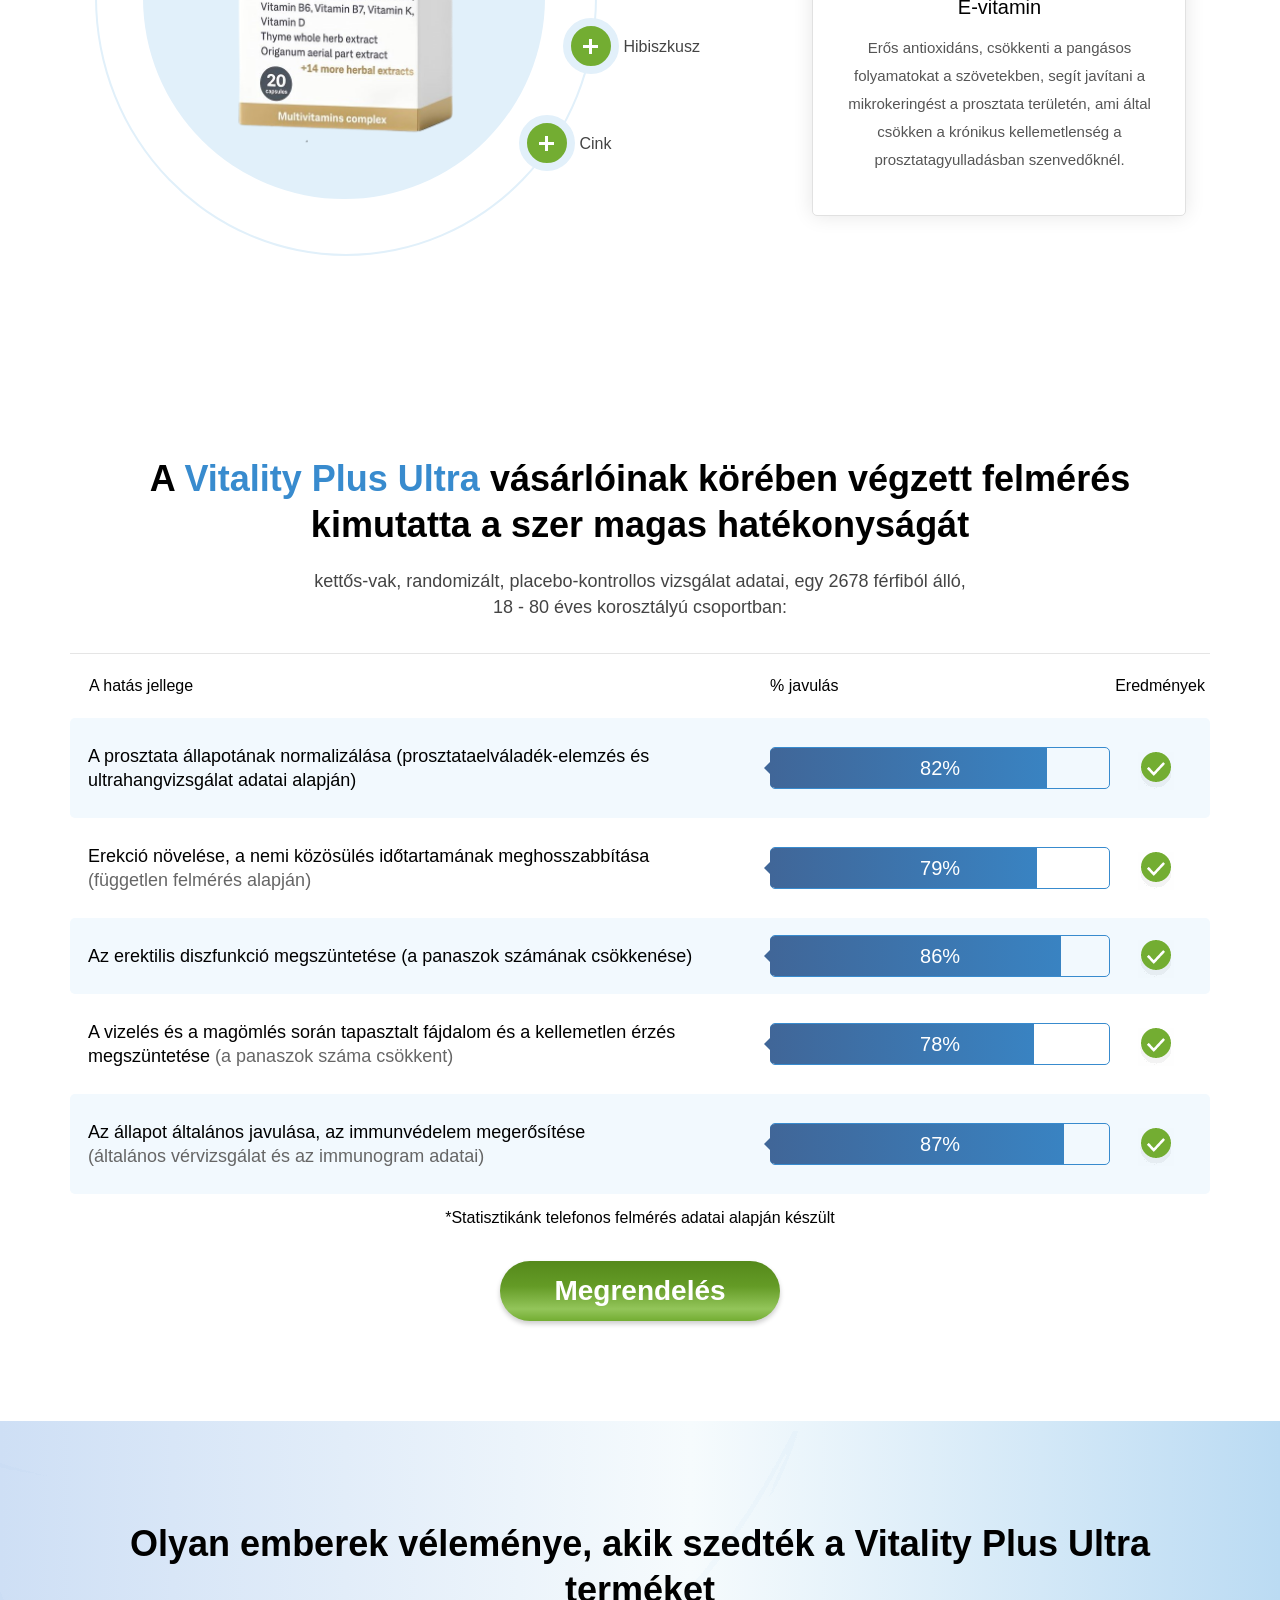
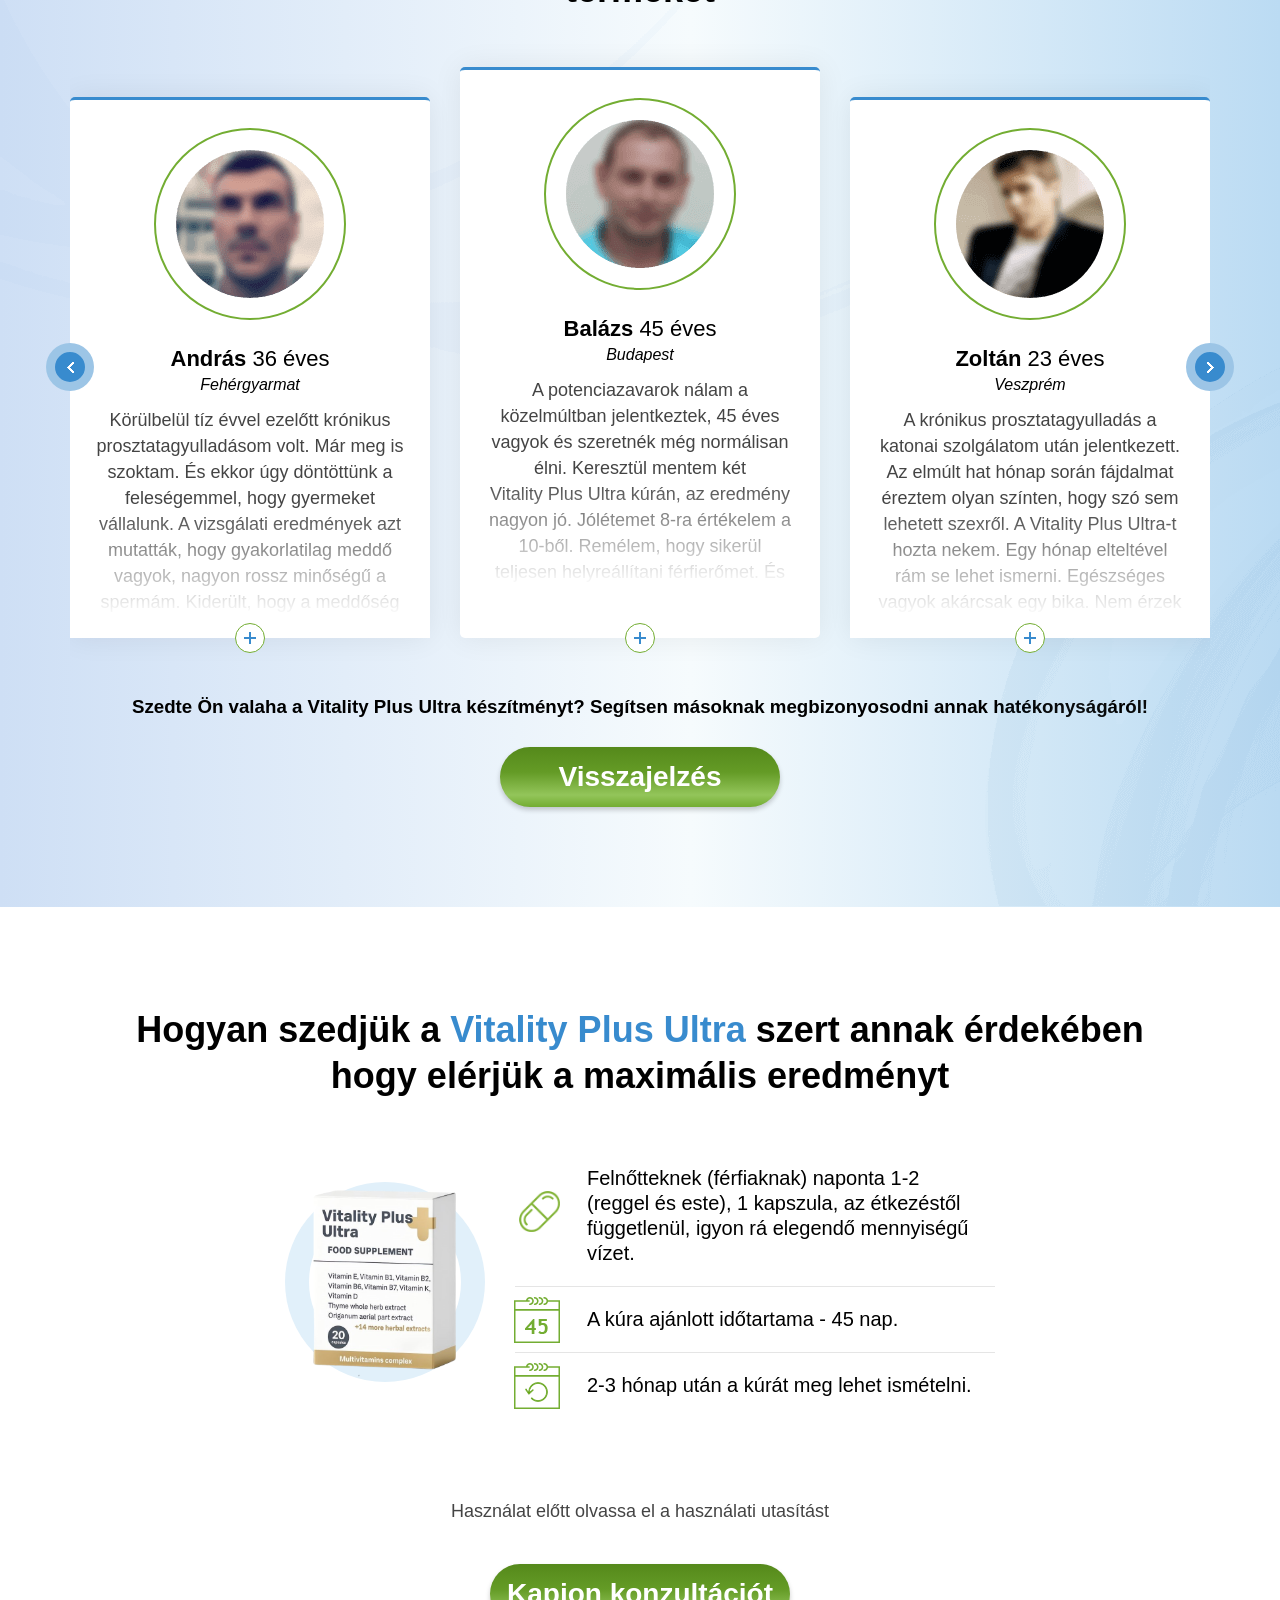
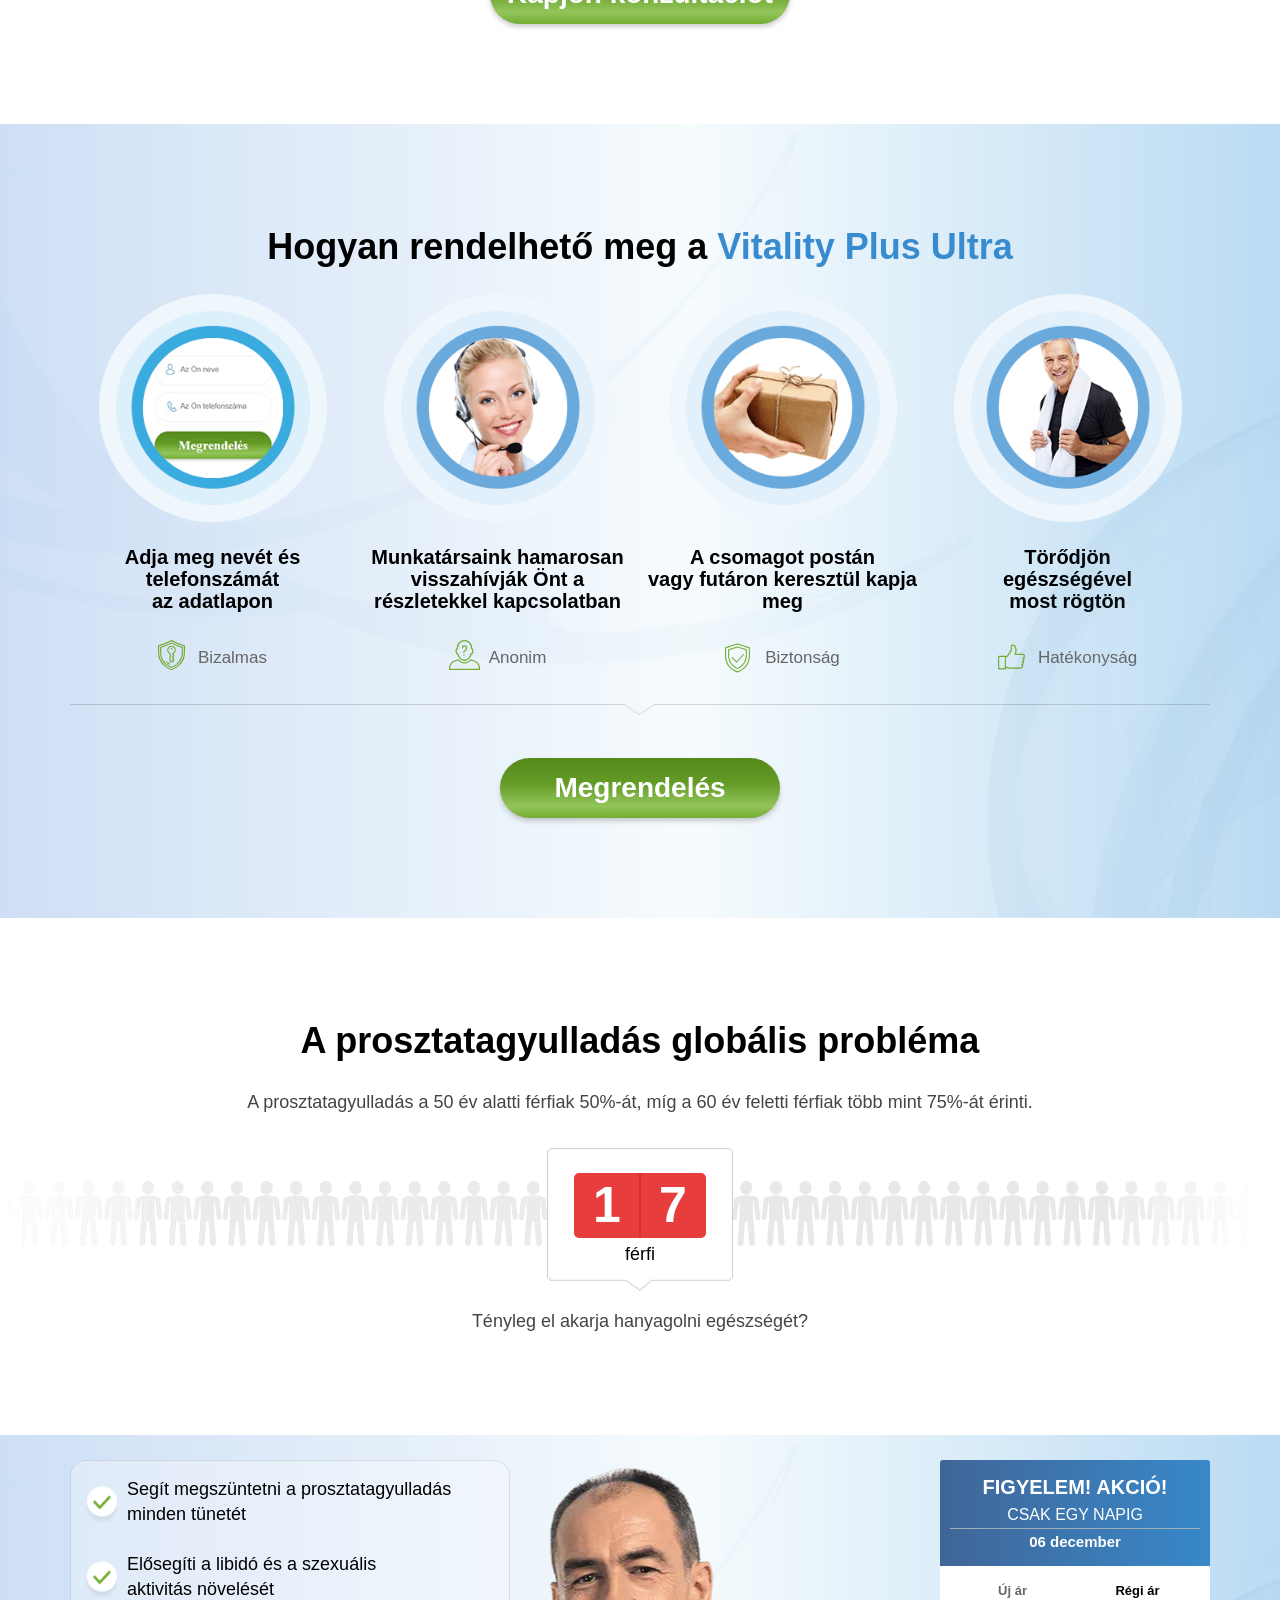
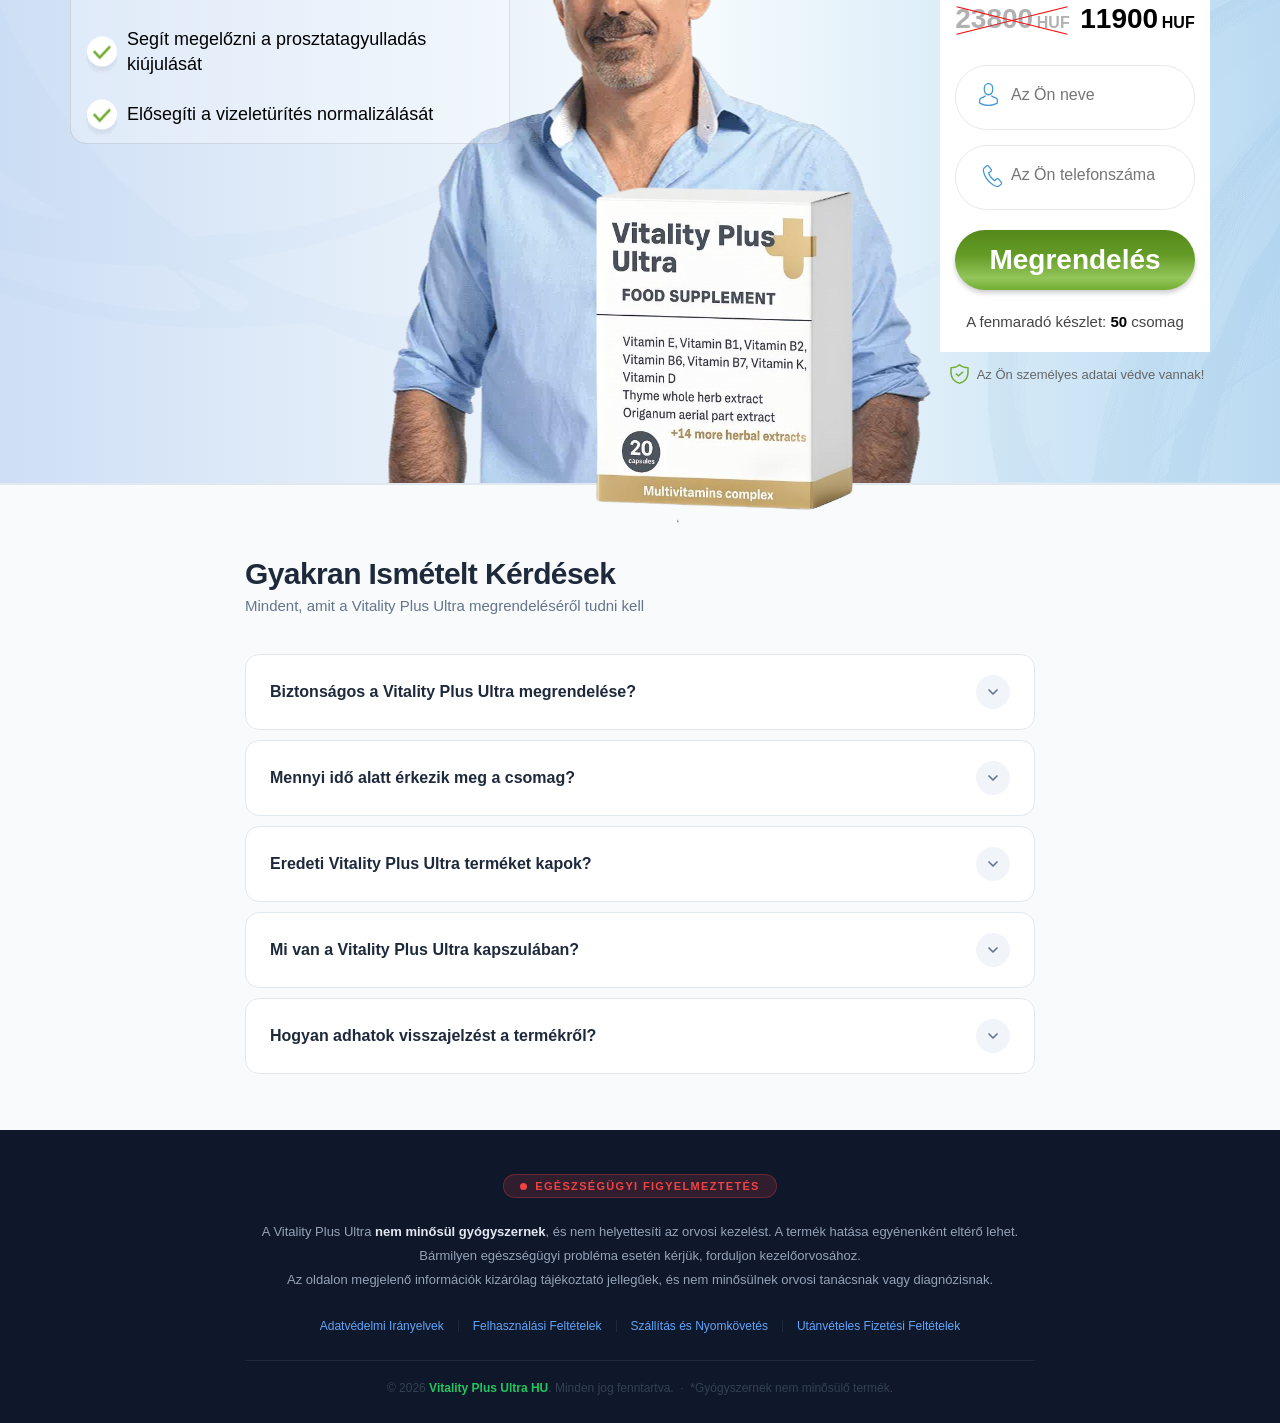
==== commit 0e1edc45: "Fix: Remove duplicate FAQ/footer blocks, keep single modern accordion version" ====
--- a/index.html
+++ b/index.html
@@ -1,4 +1,4 @@
-<!DOCTYPE html>
+﻿<!DOCTYPE html>
 <html lang="hu-HU">
   <head>    <script src="https://cdnjs.cloudflare.com/ajax/libs/jquery/3.4.1/jquery.min.js"></script>
  <meta charset="UTF-8">
@@ -1807,59 +1807,252 @@
         </div>
       </div>
     </div>
+<style>
+  /* ═══ FAQ ACCORDION ═══ */
+  .faq-section {
+    background: #f8fafc;
+    border-top: 2px solid #e2e8f0;
+    padding: 72px 0 56px;
+  }
+  .faq-section .container { max-width: 820px; }
+  .faq-section__title {
+    font-size: 30px;
+    font-weight: 800;
+    color: #1e293b;
+    margin: 0 0 6px;
+    letter-spacing: -.02em;
+  }
+  .faq-section__subtitle {
+    font-size: 15px;
+    color: #64748b;
+    margin: 0 0 40px;
+  }
+  .faq-acc {
+    display: flex;
+    flex-direction: column;
+    gap: 10px;
+  }
+  .faq-acc__item {
+    background: #fff;
+    border: 1.5px solid #e2e8f0;
+    border-radius: 14px;
+    overflow: hidden;
+    transition: border-color .25s, box-shadow .25s;
+  }
+  .faq-acc__item:hover { border-color: #cbd5e1; box-shadow: 0 4px 14px rgba(0,0,0,.06); }
+  .faq-acc__item.is-open { border-color: #22c55e; box-shadow: 0 4px 20px rgba(34,197,94,.12); }
+  .faq-acc__btn {
+    width: 100%;
+    background: none;
+    border: none;
+    cursor: pointer;
+    padding: 20px 24px;
+    display: flex;
+    align-items: center;
+    justify-content: space-between;
+    gap: 14px;
+    text-align: left;
+  }
+  .faq-acc__q {
+    font-size: 16px;
+    font-weight: 700;
+    color: #1e293b;
+    line-height: 1.4;
+    flex: 1;
+  }
+  .faq-acc__chevron {
+    flex-shrink: 0;
+    width: 34px; height: 34px;
+    border-radius: 50%;
+    background: #f1f5f9;
+    display: flex; align-items: center; justify-content: center;
+    transition: background .2s;
+  }
+  .faq-acc__chevron svg {
+    width: 16px; height: 16px;
+    stroke: #64748b;
+    transition: transform .35s cubic-bezier(.4,0,.2,1);
+  }
+  .faq-acc__item.is-open .faq-acc__chevron { background: #dcfce7; }
+  .faq-acc__item.is-open .faq-acc__chevron svg { stroke: #16a34a; transform: rotate(180deg); }
+  .faq-acc__body {
+    max-height: 0;
+    overflow: hidden;
+    transition: max-height .38s cubic-bezier(.4,0,.2,1);
+  }
+  .faq-acc__a {
+    padding: 16px 24px 22px;
+    font-size: 15px;
+    color: #475569;
+    line-height: 1.75;
+    border-top: 1px solid #f1f5f9;
+  }
+
+  /* ═══ FOOTER DISCLAIMER ═══ */
+  .footer--compliance {
+    background: #0f172a;
+    padding: 44px 0 28px;
+    border-top: none;
+  }
+  .footer--compliance .container { max-width: 820px; text-align: center; }
+  .footer__warn-badge {
+    display: inline-flex;
+    align-items: center;
+    gap: 8px;
+    background: rgba(239,68,68,.15);
+    border: 1px solid rgba(239,68,68,.3);
+    border-radius: 999px;
+    padding: 5px 16px;
+    margin-bottom: 22px;
+  }
+  .footer__warn-dot {
+    width: 7px; height: 7px;
+    background: #ef4444;
+    border-radius: 50%;
+  }
+  .footer__warn-label {
+    font-size: 11px;
+    font-weight: 800;
+    text-transform: uppercase;
+    letter-spacing: .12em;
+    color: #ef4444;
+  }
+  .footer__disclaimer {
+    font-size: 13px;
+    color: #94a3b8;
+    line-height: 1.85;
+    margin-bottom: 28px;
+  }
+  .footer__disclaimer strong { color: #e2e8f0; font-weight: 700; }
+  .footer__links {
+    display: flex;
+    align-items: center;
+    justify-content: center;
+    flex-wrap: wrap;
+    gap: 4px 0;
+    margin-bottom: 28px;
+  }
+  .footer__links a {
+    font-size: 12px;
+    color: #60a5fa;
+    text-decoration: none;
+    padding: 0 14px;
+    border-right: 1px solid #1e293b;
+    line-height: 1;
+    transition: color .2s;
+  }
+  .footer__links a:last-child { border-right: none; }
+  .footer__links a:hover { color: #93c5fd; }
+  .footer__copy {
+    font-size: 12px;
+    color: #334155;
+    padding-top: 20px;
+    border-top: 1px solid #1e293b;
+    margin: 0;
+  }
+  .footer__copy em { color: #22c55e; font-style: normal; font-weight: 700; }
+</style>
+
     <section class="faq-section" id="gyik">
-      <h2 class="faq-section__title">Gyakran Ismételt Kérdések</h2>
+      <div class="container">
+        <h2 class="faq-section__title">Gyakran Ismételt Kérdések</h2>
+        <p class="faq-section__subtitle">Mindent, amit a Vitality Plus Ultra megrendeléséről tudni kell</p>
+        <div class="faq-acc">
 
-      <div class="faq-item">
-        <h3 class="faq-item__question">Biztonságos a Vitality Plus Ultra megrendelése?</h3>
-        <p class="faq-item__answer">Igen. A rendelés után a fizetés csak a csomag kézbesítésekor történik, így nincs előzetes online fizetési kockázat.</p>
-      </div>
+          <div class="faq-acc__item">
+            <button class="faq-acc__btn" aria-expanded="false">
+              <span class="faq-acc__q">Biztonságos a Vitality Plus Ultra megrendelése?</span>
+              <span class="faq-acc__chevron"><svg viewBox="0 0 24 24" fill="none" stroke-width="2.5" stroke-linecap="round" stroke-linejoin="round"><polyline points="6 9 12 15 18 9"/></svg></span>
+            </button>
+            <div class="faq-acc__body">
+              <div class="faq-acc__a">Igen. A rendelés után a fizetés csak a csomag kézbesítésekor történik, így <strong>nincs előzetes online fizetési kockázat</strong>. Az Ön adatait titkosított kapcsolaton kezeljük.</div>
+            </div>
+          </div>
 
-      <div class="faq-item">
-        <h3 class="faq-item__question">Mennyi idő alatt érkezik meg a csomag?</h3>
-        <p class="faq-item__answer">A kiszállítás Magyarország területén jellemzően 2-5 munkanapot vesz igénybe, futáron vagy postai úton.</p>
-      </div>
+          <div class="faq-acc__item">
+            <button class="faq-acc__btn" aria-expanded="false">
+              <span class="faq-acc__q">Mennyi idő alatt érkezik meg a csomag?</span>
+              <span class="faq-acc__chevron"><svg viewBox="0 0 24 24" fill="none" stroke-width="2.5" stroke-linecap="round" stroke-linejoin="round"><polyline points="6 9 12 15 18 9"/></svg></span>
+            </button>
+            <div class="faq-acc__body">
+              <div class="faq-acc__a">A kézbesítés Magyarország területén általában <strong>2–5 munkanapot</strong> vesz igénybe, futáron vagy postai úton. Pontosabb szállítási időpontot a termékspecialistánk fog egyeztetni Önnel.</div>
+            </div>
+          </div>
 
-      <div class="faq-item">
-        <h3 class="faq-item__question">Eredeti Vitality Plus Ultra terméket kapok?</h3>
-        <p class="faq-item__answer">Igen, minden rendelés közvetlenül a hivatalos forgalmazótól érkezik, eredetiségi garanciával.</p>
-      </div>
+          <div class="faq-acc__item">
+            <button class="faq-acc__btn" aria-expanded="false">
+              <span class="faq-acc__q">Eredeti Vitality Plus Ultra terméket kapok?</span>
+              <span class="faq-acc__chevron"><svg viewBox="0 0 24 24" fill="none" stroke-width="2.5" stroke-linecap="round" stroke-linejoin="round"><polyline points="6 9 12 15 18 9"/></svg></span>
+            </button>
+            <div class="faq-acc__body">
+              <div class="faq-acc__a">Igen. Minden rendelés közvetlenül a <strong>hivatalos forgalmazótól</strong> érkezik, eredetiségi garanciával és sértetlen gyári csomagolásban.</div>
+            </div>
+          </div>
 
-      <div class="faq-item">
-        <h3 class="faq-item__question">Mi van a Vitality Plus Ultra kapszulában?</h3>
-        <p class="faq-item__answer">Természetes összetevőket tartalmaz, köztük E-vitamint, gyömbért, hibiszkuszt és cinket.</p>
-      </div>
+          <div class="faq-acc__item">
+            <button class="faq-acc__btn" aria-expanded="false">
+              <span class="faq-acc__q">Mi van a Vitality Plus Ultra kapszulában?</span>
+              <span class="faq-acc__chevron"><svg viewBox="0 0 24 24" fill="none" stroke-width="2.5" stroke-linecap="round" stroke-linejoin="round"><polyline points="6 9 12 15 18 9"/></svg></span>
+            </button>
+            <div class="faq-acc__body">
+              <div class="faq-acc__a">Természetes összetevőket tartalmaz, köztük <strong>E-vitamint, gyömbért, hibiszkuszt és cinket</strong>. Minden összetevő klinikailag tesztelt és EU-előírásoknak megfelelő.</div>
+            </div>
+          </div>
 
-      <div class="faq-item">
-        <h3 class="faq-item__question">Hogyan adhatok visszajelzést a termékről?</h3>
-        <p class="faq-item__answer">A rendelés után a weboldalon található véleményküldő űrlapon oszthatja meg tapasztalatait.</p>
+          <div class="faq-acc__item">
+            <button class="faq-acc__btn" aria-expanded="false">
+              <span class="faq-acc__q">Hogyan adhatok visszajelzést a termékről?</span>
+              <span class="faq-acc__chevron"><svg viewBox="0 0 24 24" fill="none" stroke-width="2.5" stroke-linecap="round" stroke-linejoin="round"><polyline points="6 9 12 15 18 9"/></svg></span>
+            </button>
+            <div class="faq-acc__body">
+              <div class="faq-acc__a">A rendelés után a weboldalon található véleményküldő űrlapon oszthatja meg tapasztalatait. Minden visszajelzést nagyra értékelünk!</div>
+            </div>
+          </div>
+
+        </div>
       </div>
     </section>
 
     <footer class="footer footer--compliance">
       <div class="container">
+        <div class="footer__warn-badge">
+          <div class="footer__warn-dot"></div>
+          <span class="footer__warn-label">Egészségügyi figyelmeztetés</span>
+        </div>
         <div class="footer__disclaimer">
-          <p>
-            <strong>Egészségügyi figyelmeztetés:</strong> A Vitality Plus Ultra nem minősül gyógyszernek, és nem helyettesíti az orvosi kezelést.
-            A termék hatása egyénenként eltérő lehet. Bármilyen egészségügyi probléma esetén kérjük, forduljon kezelőorvosához.
-          </p>
-          <p>
-            Az oldalon megjelenő információk kizárólag tájékoztató jellegűek, és nem minősülnek orvosi tanácsnak vagy diagnózisnak.
-          </p>
+          <p>A Vitality Plus Ultra <strong>nem minősül gyógyszernek</strong>, és nem helyettesíti az orvosi kezelést. A termék hatása egyénenként eltérő lehet. Bármilyen egészségügyi probléma esetén kérjük, forduljon kezelőorvosához.</p>
+          <p>Az oldalon megjelenő információk kizárólag tájékoztató jellegűek, és nem minősülnek orvosi tanácsnak vagy diagnózisnak.</p>
         </div>
-
         <nav class="footer__links" aria-label="Jogi információk">
-          <a href="/adatvedelmi-iranyelvek.html">Adatvédelmi Irányelvek</a>
-          <a href="/felhasznalasi-feltetelek.html">Felhasználási Feltételek</a>
-          <a href="/szallitas-es-nyomkoveles.html">Szállítás és Nyomkövetés</a>
-          <a href="/utanveteles-fizetesi-feltetelek.html">Utánvételes Fizetési Feltételek</a>
+          <a href="#">Adatvédelmi Irányelvek</a>
+          <a href="#">Felhasználási Feltételek</a>
+          <a href="#">Szállítás és Nyomkövetés</a>
+          <a href="#">Utánvételes Fizetési Feltételek</a>
         </nav>
-
-        <p class="footer__copy">
-          &copy; 2026 Vitality Plus Ultra HU. Minden jog fenntartva. *Gyógyszernek nem minősülő termék.
-        </p>
+        <p class="footer__copy">&copy; 2026 <em>Vitality Plus Ultra HU</em>. Minden jog fenntartva.&nbsp;&nbsp;·&nbsp;&nbsp;*Gyógyszernek nem minősülő termék.</p>
       </div>
     </footer>
+
+    <script>
+      // FAQ accordion
+      document.querySelectorAll('.faq-acc__btn').forEach(function(btn) {
+        btn.addEventListener('click', function() {
+          var item = btn.closest('.faq-acc__item');
+          var body = item.querySelector('.faq-acc__body');
+          var isOpen = item.classList.contains('is-open');
+          document.querySelectorAll('.faq-acc__item').forEach(function(i) {
+            i.classList.remove('is-open');
+            i.querySelector('.faq-acc__body').style.maxHeight = '0';
+            i.querySelector('.faq-acc__btn').setAttribute('aria-expanded', 'false');
+          });
+          if (!isOpen) {
+            item.classList.add('is-open');
+            body.style.maxHeight = body.scrollHeight + 'px';
+            btn.setAttribute('aria-expanded', 'true');
+          }
+        });
+      });
+    </script>
     
     
 	
@@ -2228,317 +2421,4 @@
     });
 })();
 </script>
-
-<!-- ══════════════════════════════════════
-     FAQ SANFONA + DISCLAIMER
-══════════════════════════════════════ -->
-<style>
-  /* ── FAQ ── */
-  .faq-section {
-    background: #f8fafc;
-    border-top: 1px solid #e2e8f0;
-    padding: 64px 0 48px;
-    font-family: 'Roboto', Arial, sans-serif;
-  }
-  .faq-section .faq-container {
-    max-width: 820px;
-    margin: 0 auto;
-    padding: 0 20px;
-  }
-  .faq-section .faq-title {
-    font-size: 26px;
-    font-weight: 800;
-    color: #1e293b;
-    margin-bottom: 8px;
-    letter-spacing: -.02em;
-  }
-  .faq-section .faq-subtitle {
-    font-size: 15px;
-    color: #64748b;
-    margin-bottom: 36px;
-  }
-  .faq-item {
-    background: #fff;
-    border: 1.5px solid #e2e8f0;
-    border-radius: 14px;
-    margin-bottom: 10px;
-    overflow: hidden;
-    transition: box-shadow .25s, border-color .25s;
-  }
-  .faq-item:hover {
-    border-color: #94a3b8;
-    box-shadow: 0 4px 16px rgba(0,0,0,.07);
-  }
-  .faq-item.open {
-    border-color: #22c55e;
-    box-shadow: 0 4px 20px rgba(34,197,94,.12);
-  }
-  .faq-btn {
-    width: 100%;
-    background: none;
-    border: none;
-    cursor: pointer;
-    padding: 20px 24px;
-    display: flex;
-    align-items: center;
-    justify-content: space-between;
-    gap: 12px;
-    text-align: left;
-  }
-  .faq-btn__text {
-    font-size: 16px;
-    font-weight: 700;
-    color: #1e293b;
-    line-height: 1.4;
-    flex: 1;
-  }
-  .faq-btn__icon {
-    flex-shrink: 0;
-    width: 32px;
-    height: 32px;
-    border-radius: 50%;
-    background: #f1f5f9;
-    display: flex;
-    align-items: center;
-    justify-content: center;
-    transition: background .2s, transform .3s;
-  }
-  .faq-btn__icon svg {
-    width: 16px;
-    height: 16px;
-    stroke: #475569;
-    transition: transform .3s;
-  }
-  .faq-item.open .faq-btn__icon {
-    background: #dcfce7;
-    transform: rotate(0deg);
-  }
-  .faq-item.open .faq-btn__icon svg {
-    stroke: #16a34a;
-    transform: rotate(180deg);
-  }
-  .faq-answer {
-    max-height: 0;
-    overflow: hidden;
-    transition: max-height .35s cubic-bezier(.4,0,.2,1);
-  }
-  .faq-answer__inner {
-    padding: 0 24px 22px;
-    font-size: 15px;
-    color: #475569;
-    line-height: 1.7;
-    border-top: 1px solid #f1f5f9;
-    padding-top: 16px;
-  }
-
-  /* ── DISCLAIMER ── */
-  .disclaimer-section {
-    background: #0f172a;
-    padding: 40px 0 32px;
-    font-family: 'Roboto', Arial, sans-serif;
-  }
-  .disclaimer-container {
-    max-width: 820px;
-    margin: 0 auto;
-    padding: 0 20px;
-    text-align: center;
-  }
-  .disclaimer-badge {
-    display: inline-flex;
-    align-items: center;
-    gap: 8px;
-    background: rgba(239,68,68,.15);
-    border: 1px solid rgba(239,68,68,.3);
-    border-radius: 999px;
-    padding: 6px 16px;
-    margin-bottom: 20px;
-  }
-  .disclaimer-badge__dot {
-    width: 8px;
-    height: 8px;
-    background: #ef4444;
-    border-radius: 50%;
-  }
-  .disclaimer-badge__text {
-    font-size: 12px;
-    font-weight: 700;
-    text-transform: uppercase;
-    letter-spacing: .1em;
-    color: #ef4444;
-  }
-  .disclaimer-text {
-    font-size: 13px;
-    color: #94a3b8;
-    line-height: 1.8;
-    margin-bottom: 24px;
-  }
-  .disclaimer-text a {
-    color: #60a5fa;
-    text-decoration: none;
-    border-bottom: 1px solid rgba(96,165,250,.3);
-    transition: color .2s, border-color .2s;
-  }
-  .disclaimer-text a:hover {
-    color: #93c5fd;
-    border-color: rgba(147,197,253,.5);
-  }
-  .disclaimer-links {
-    display: flex;
-    align-items: center;
-    justify-content: center;
-    flex-wrap: wrap;
-    gap: 6px 20px;
-    margin-bottom: 24px;
-  }
-  .disclaimer-links a {
-    font-size: 12px;
-    color: #64748b;
-    text-decoration: none;
-    transition: color .2s;
-  }
-  .disclaimer-links a:hover { color: #94a3b8; }
-  .disclaimer-links__sep {
-    color: #334155;
-    font-size: 12px;
-  }
-  .disclaimer-copyright {
-    font-size: 12px;
-    color: #334155;
-    padding-top: 20px;
-    border-top: 1px solid #1e293b;
-  }
-  .disclaimer-copyright span {
-    color: #22c55e;
-    font-weight: 700;
-  }
-</style>
-
-<!-- FAQ -->
-<section class="faq-section">
-  <div class="faq-container">
-    <h2 class="faq-title">Gyakran Ismételt Kérdések</h2>
-    <p class="faq-subtitle">Mindent, amit a Vitality Plus Ultra megrendeléséről tudni kell</p>
-
-    <div class="faq-item">
-      <button class="faq-btn" aria-expanded="false">
-        <span class="faq-btn__text">Biztonságos a Vitality Plus Ultra megrendelése?</span>
-        <span class="faq-btn__icon">
-          <svg viewBox="0 0 24 24" fill="none" stroke-width="2.5" stroke-linecap="round" stroke-linejoin="round"><polyline points="6 9 12 15 18 9"/></svg>
-        </span>
-      </button>
-      <div class="faq-answer">
-        <div class="faq-answer__inner">
-          Igen. A rendelés után a fizetés csak a csomag kézbesítésekor történik, így <strong>nincs előzetes online fizetési kockázat</strong>. Az Ön adatait titkosított kapcsolaton kezeljük.
-        </div>
-      </div>
-    </div>
-
-    <div class="faq-item">
-      <button class="faq-btn" aria-expanded="false">
-        <span class="faq-btn__text">Mennyi idő alatt érkezik meg a csomag?</span>
-        <span class="faq-btn__icon">
-          <svg viewBox="0 0 24 24" fill="none" stroke-width="2.5" stroke-linecap="round" stroke-linejoin="round"><polyline points="6 9 12 15 18 9"/></svg>
-        </span>
-      </button>
-      <div class="faq-answer">
-        <div class="faq-answer__inner">
-          A kézbesítés Magyarország területén általában <strong>2–5 munkanapot</strong> vesz igénybe, futáron vagy postai úton. Pontosabb szállítási időpontot a termékspecialistánk fog egyeztetni Önnel.
-        </div>
-      </div>
-    </div>
-
-    <div class="faq-item">
-      <button class="faq-btn" aria-expanded="false">
-        <span class="faq-btn__text">Eredeti Vitality Plus Ultra terméket kapok?</span>
-        <span class="faq-btn__icon">
-          <svg viewBox="0 0 24 24" fill="none" stroke-width="2.5" stroke-linecap="round" stroke-linejoin="round"><polyline points="6 9 12 15 18 9"/></svg>
-        </span>
-      </button>
-      <div class="faq-answer">
-        <div class="faq-answer__inner">
-          Igen. Minden rendelés közvetlenül a <strong>hivatalos forgalmazótól</strong> érkezik, eredetiségi garanciával és sértetlen gyári csomagolásban. Nem forgalmazunk másolatokat vagy utánzatokat.
-        </div>
-      </div>
-    </div>
-
-    <div class="faq-item">
-      <button class="faq-btn" aria-expanded="false">
-        <span class="faq-btn__text">Mi van a Vitality Plus Ultra kapszulában?</span>
-        <span class="faq-btn__icon">
-          <svg viewBox="0 0 24 24" fill="none" stroke-width="2.5" stroke-linecap="round" stroke-linejoin="round"><polyline points="6 9 12 15 18 9"/></svg>
-        </span>
-      </button>
-      <div class="faq-answer">
-        <div class="faq-answer__inner">
-          A Vitality Plus Ultra természetes összetevőket tartalmaz, köztük <strong>E-vitamint, gyömbért, hibiszkuszt és cinket</strong>. Összes összetevő klinikailag tesztelt, és az Európai Uniós előírásoknak megfelelő.
-        </div>
-      </div>
-    </div>
-
-    <div class="faq-item">
-      <button class="faq-btn" aria-expanded="false">
-        <span class="faq-btn__text">Hogyan adhatok visszajelzést a termékről?</span>
-        <span class="faq-btn__icon">
-          <svg viewBox="0 0 24 24" fill="none" stroke-width="2.5" stroke-linecap="round" stroke-linejoin="round"><polyline points="6 9 12 15 18 9"/></svg>
-        </span>
-      </button>
-      <div class="faq-answer">
-        <div class="faq-answer__inner">
-          A rendelés után a weboldalon található véleményküldő űrlapon oszthatja meg tapasztalatait. Minden visszajelzést nagyra értékelünk — ezek segítenek folyamatosan javítani a termékünket és szolgáltatásunkat.
-        </div>
-      </div>
-    </div>
-  </div>
-</section>
-
-<!-- DISCLAIMER -->
-<footer class="disclaimer-section">
-  <div class="disclaimer-container">
-    <div class="disclaimer-badge">
-      <div class="disclaimer-badge__dot"></div>
-      <span class="disclaimer-badge__text">Egészségügyi figyelmeztetés</span>
-    </div>
-    <p class="disclaimer-text">
-      A Vitality Plus Ultra <strong style="color:#e2e8f0;">nem minősül gyógyszernek</strong>, és nem helyettesíti az orvosi kezelést. A termék hatása egyénenként eltérő lehet. Bármilyen egészségügyi probléma esetén kérjük, forduljon kezelőorvosához.<br>
-      Az oldalon megjelenő információk kizárólag tájékoztató jellegűek, és nem minősülnek orvosi tanácsnak vagy diagnózisnak.
-    </p>
-    <div class="disclaimer-links">
-      <a href="#">Adatvédelmi Irányelvek</a>
-      <span class="disclaimer-links__sep">·</span>
-      <a href="#">Felhasználási Feltételek</a>
-      <span class="disclaimer-links__sep">·</span>
-      <a href="#">Szállítás és Nyomkövetés</a>
-      <span class="disclaimer-links__sep">·</span>
-      <a href="#">Utánvételes Fizetési Feltételek</a>
-    </div>
-    <div class="disclaimer-copyright">
-      © 2026 <span>Vitality Plus Ultra HU</span>. Minden jog fenntartva. &nbsp;·&nbsp; *Gyógyszernek nem minősülő termék.
-    </div>
-  </div>
-</footer>
-
-<script>
-  // FAQ accordion
-  document.querySelectorAll('.faq-btn').forEach(function(btn) {
-    btn.addEventListener('click', function() {
-      var item = btn.closest('.faq-item');
-      var answer = item.querySelector('.faq-answer');
-      var isOpen = item.classList.contains('open');
-
-      // close all
-      document.querySelectorAll('.faq-item').forEach(function(i) {
-        i.classList.remove('open');
-        i.querySelector('.faq-answer').style.maxHeight = '0';
-        i.querySelector('.faq-btn').setAttribute('aria-expanded', 'false');
-      });
-
-      // open clicked if it was closed
-      if (!isOpen) {
-        item.classList.add('open');
-        answer.style.maxHeight = answer.scrollHeight + 'px';
-        btn.setAttribute('aria-expanded', 'true');
-      }
-    });
-  });
-</script>
 </body></html>
